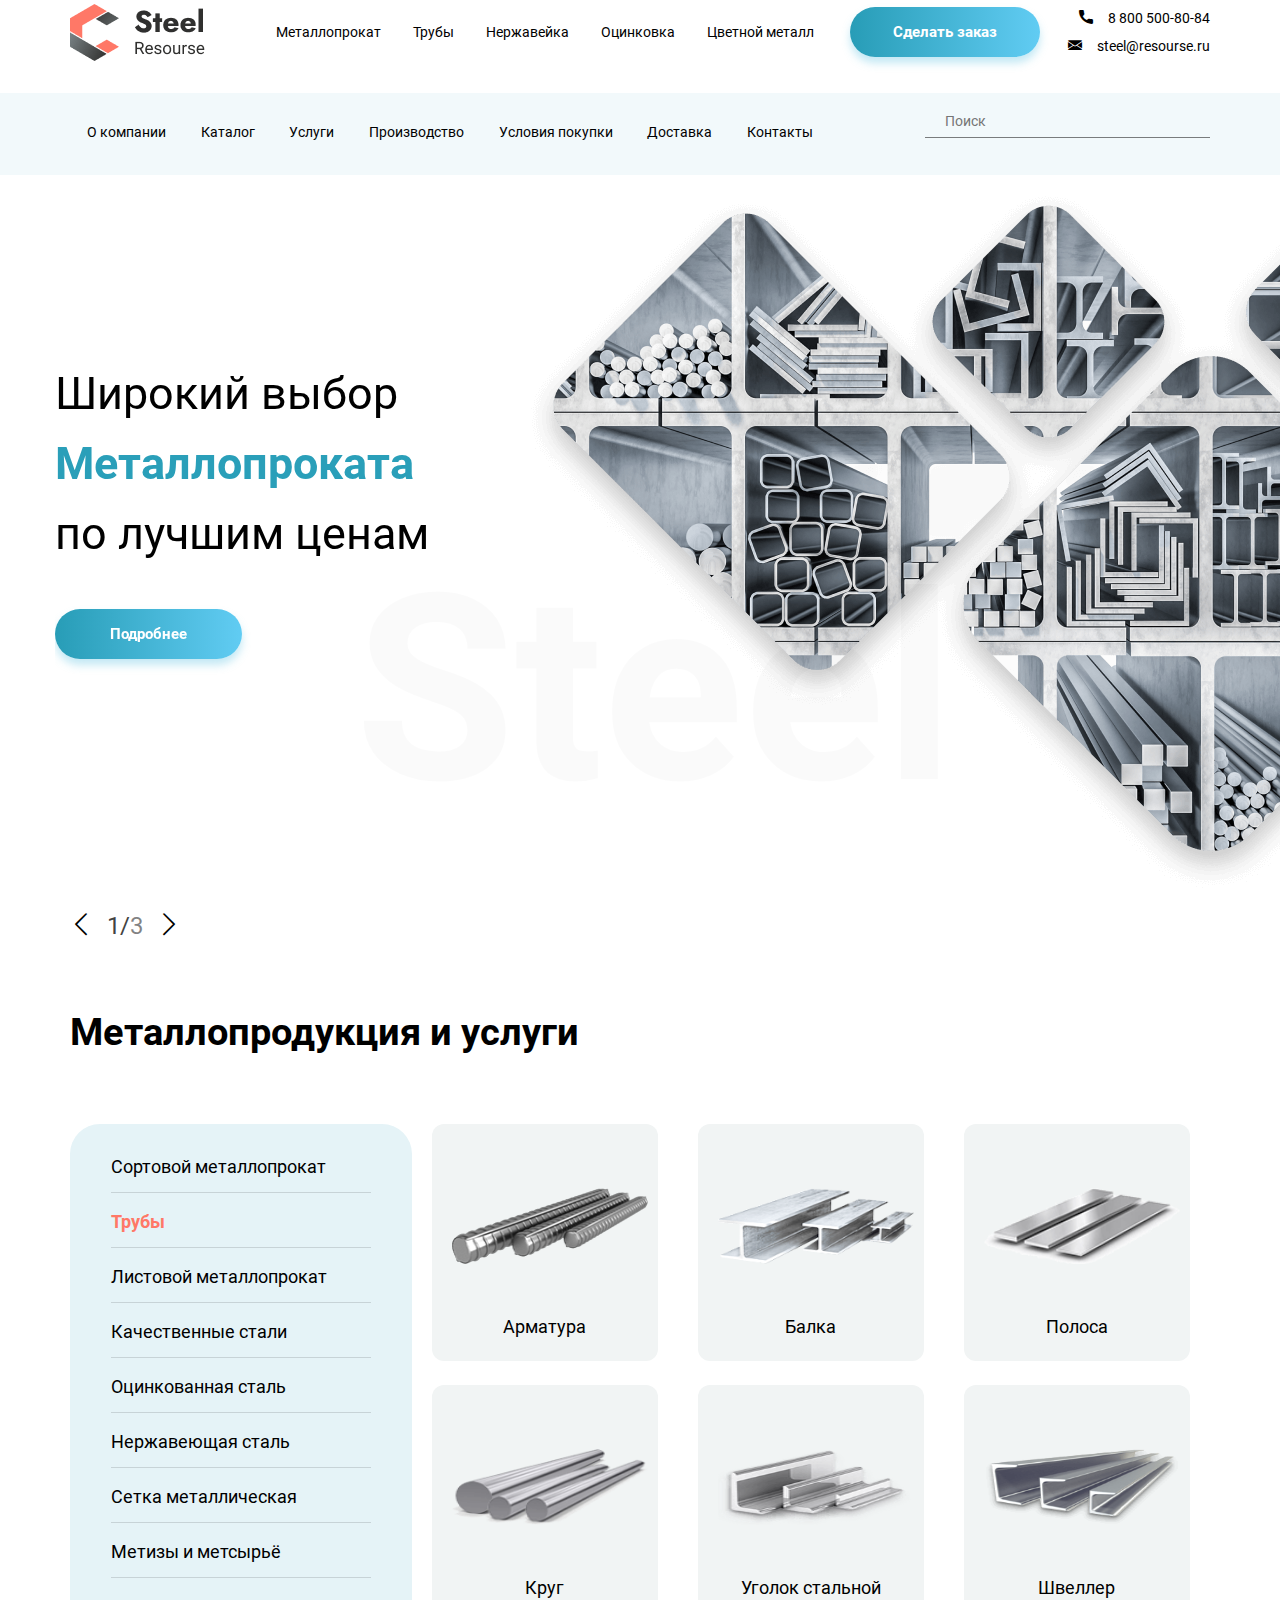
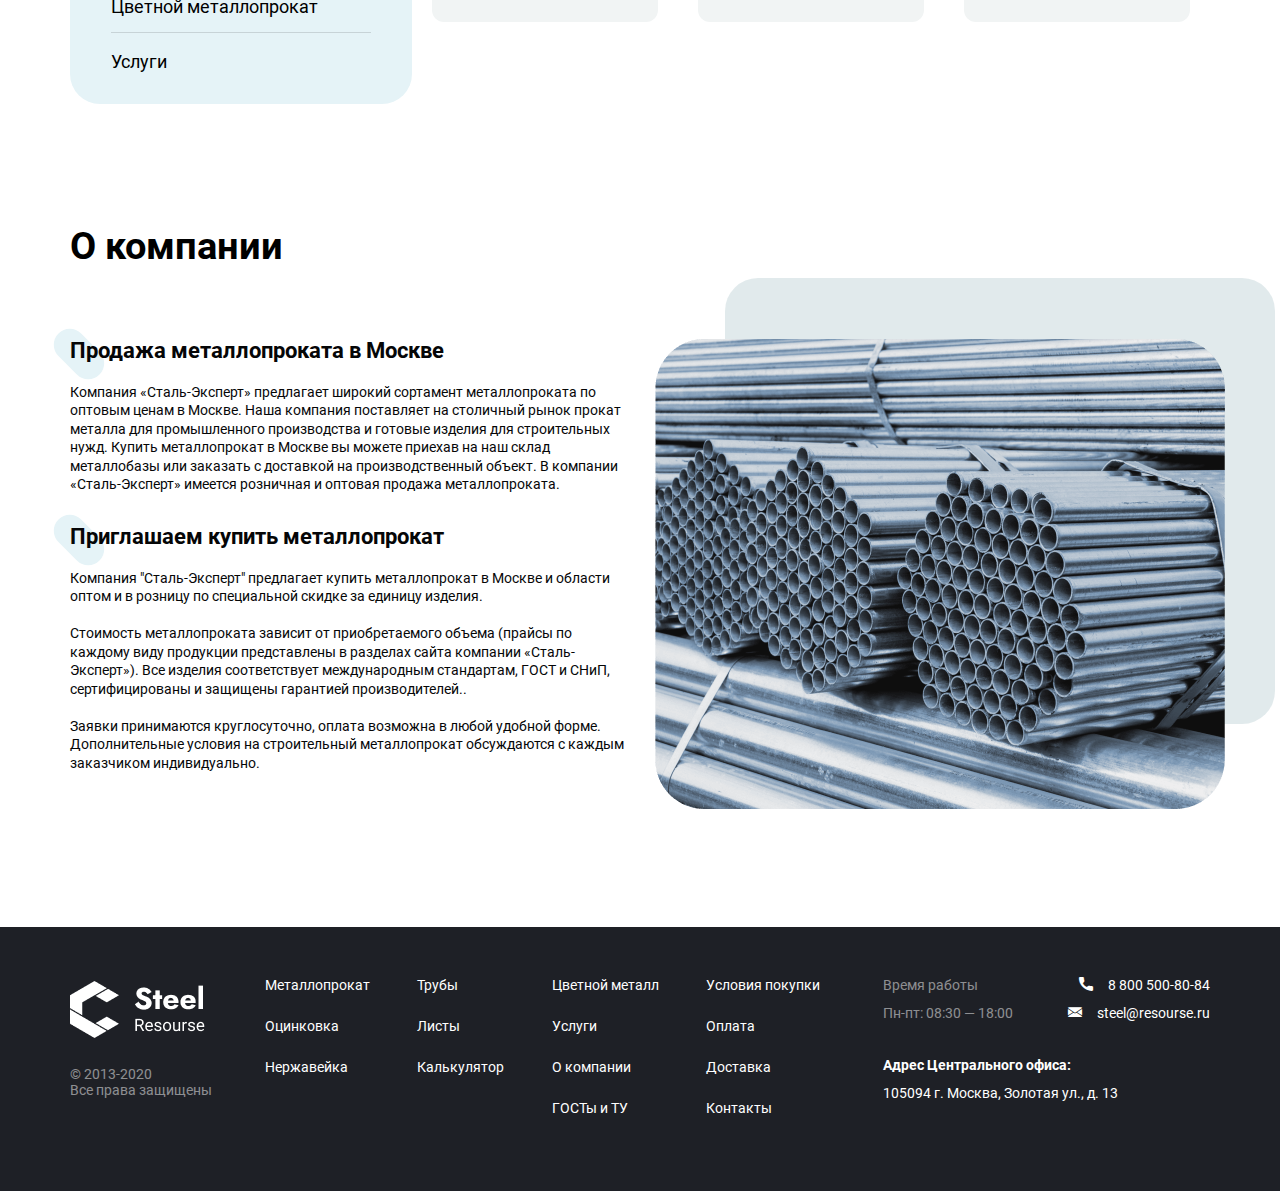
==== index.html @ 8f203195 "deploy" ====
<!DOCTYPE html>
<html lang="ru">

<head>

	<meta charset="utf-8">
	<title>Steel Resourse</title>
	<meta name="description" content="Steel Resourse">
	<meta name="viewport" content="width=device-width">
	<link rel="icon" href="images/favicon.svg">
	<meta property="og:image" content="">
	<link rel="stylesheet" href="css/app.min.css">

</head>

<body>
	<header class="header">
		<div class="container">
			<div class="row no-gutters align-items-center">
				<a href="index.html" class="logo col-lg-2 col-md-3 col-5">
					<img src="images/dest/logo.png" alt="">
				</a>
				<nav class="navigation  col-lg-7 col-xl-6">
					<ul class="navigation_list">
						<li>
							<a href="#" class="navigation_links">Металлопрокат</a>
						</li>
						<li>
							<a href="#" class="navigation_links">Трубы</a>
						</li>
						<li>
							<a href="#" class="navigation_links">Нержавейка</a>
						</li>
						<li>
							<a href="#" class="navigation_links">Оцинковка</a>
						</li>
						<li>
							<a href="#" class="navigation_links">Цветной металл</a>
						</li>
					</ul>
					<ul class="navigation_list navigation_list_mobile">
						<li>
							<a href="#" class="navigation_links">Цветной металл</a>
						</li>
						<li>
							<a href="#" class="navigation_links">Услуги</a>
						</li>
						<li>
							<a href="company.html" class="navigation_links">О компании</a>
						</li>
						<li>
							<a href="gost.html" class="navigation_links">ГОСТы и ТУ</a>
						</li>
						<li>
							<a href="#" class="navigation_links">Цветной металл</a>
						</li>
					</ul>
					<ul class="navigation_list navigation_list_mobile">
						<li>
							<a href="purchase.html" class="navigation_links">Условия покупки</a>
						</li>
						<li>
							<a href="" class="navigation_links">Оплата</a>
						</li>
						<li>
							<a href="delivery.html" class="navigation_links">Доставка</a>
						</li>
						<li>
							<a href="contact.html" class="navigation_links">Контакты</a>
						</li>
					</ul>
				</nav>
				<button class="btn_blue col-lg-2 col-md-6 col-9">Сделать заказ</button>
				<div class="contact col-lg-2 col-md-2 col-1">
					<a href="tel:88005008084" class="contact_phone"><i class="icon-call"></i>8 800 500-80-84</a>
					<a href="mailto:steel@resourse.ru" class="contact_mail"><i
							class="icon-email"></i>steel@resourse.ru</a>
				</div>
				<div class="burger-wrap col-md-1 col-1">
					<div class="header_burger">
					<span></span>
					<span></span>
					<span></span>
				</div>
			</div>
			<nav class="navigation_bottom col-xl-8 col-lg-9">
				<ul class="navigation_list">
					<li>
						<a href="company.html" class="navigation_links">О компании</a>
					</li>
					<li>
						<a href="catalog.html" class="navigation_links">Каталог</a>
					</li>
					<li>
						<a href="#" class="navigation_links">Услуги</a>
					</li>
					<li>
						<a href="production.html" class="navigation_links">Производство</a>
					</li>
					<li>
						<a href="purchase.html" class="navigation_links">Условия покупки</a>
					</li>
					<li>
						<a href="delivery.html" class="navigation_links">Доставка</a>
					</li>
					<li>
						<a href="contact.html" class="navigation_links">Контакты</a>
					</li>
				</ul>
			</nav>
			<div class="header_search col-lg-3 col-md-6 col-1">
				<input type="text" class="search" name="search" placeholder="Поиск">
				<div class="header_loop"><i class="icon-search"></i></div>
			</div>
			<div class="search_mobile">
				<input type="text" class="search" placeholder="Поиск">
			</div>
		</div>
		</div>
	</header>
	<section class="slider">
		<div class="container">
			<div class="row" id="slider-wrap">
				<div class="slider_item">
					<div class="slider_text">
						<h3 class="slider_title">
							Широкий выбор
							<span>Металлопроката</span>
							по лучшим ценам
						</h3>
						<button class="btn_blue">Подробнее</button>
					</div>
					<div class="slider_img">
						<img src="images/dest/slider/1.png" alt="">
					</div>
					<div class="sample_decoration">Steel</div>
				</div>
				<div class="slider_item">
					<div class="slider_text">
						<h3 class="slider_title">
							Широкий выбор
							<span>Металлопроката</span>
							по лучшим ценам
						</h3>
						<button class="btn_blue">Подробнее</button>
					</div>
					<div class="slider_img">
						<img src="images/dest/slider/1.png" alt="">
					</div>
					<div class="sample_decoration">Steel</div>
				</div>
				<div class="slider_item">
					<div class="slider_text">
						<h3 class="slider_title">
							Широкий выбор
							<span>Металлопроката</span>
							по лучшим ценам
						</h3>
						<button class="btn_blue">Подробнее</button>
					</div>
					<div class="slider_img">
						<img src="images/dest/slider/1.png" alt="">
					</div>
					<div class="sample_decoration">Steel</div>
				</div>
			</div>
			<div class="slider_navigation">
				<span class="slider_prev">
					<i class="icon-prev"></i>
				</span>
				<div class="slider_slides"><span class="slider_current">0</span>/<span class="slider_all"></span></div>
				<span class="slider_next">
					<i class="icon-next"></i>
				</span>
			</div>
		</div>

	</section>
	<section class="service">
		<div class="container">
			<div class="row">
				<h3 class="sample-title col-lg-12">Металлопродукция и услуги</h3>
				<div class="catalog col-lg-12">
					<div class="catalog_menu">
						<a href="#" class="catalog_link">Сортовой металлопрокат</a>
						<a href="#" class="catalog_link catalog_link__active">Трубы</a>
						<a href="#" class="catalog_link">Листовой металлопрокат</a>
						<a href="#" class="catalog_link">Качественные стали</a>
						<a href="#" class="catalog_link">Оцинкованная сталь</a>
						<a href="#" class="catalog_link">Нержавеющая сталь</a>
						<a href="#" class="catalog_link">Сетка металлическая</a>
						<a href="#" class="catalog_link">Метизы и метсырьё</a>
						<a href="#" class="catalog_link">Цветной металлопрокат</a>
						<a href="#" class="catalog_link">Услуги</a>
					</div>
					<div class="catalog_position">
						<div class="catalog_item">
							<img src="images/dest/service/armatura.png" alt="armatura7">
							<div class="catalog_name"> <span>Арматура</span></div>
						</div>
						<div class="catalog_item">
							<img src="images/dest/service/beam.png" alt="beam">
							<div class="catalog_name"> <span>Балка</span></div>
						</div>
						<div class="catalog_item">
							<img src="images/dest/service/strip.png" alt="strip">
							<div class="catalog_name"> <span>Полоса</span></div>
						</div>
						<div class="catalog_item">
							<img src="images/dest/service/circle.png" alt="circle">
							<div class="catalog_name"> <span>Круг</span></div>
						</div>
						<div class="catalog_item">
							<img src="images/dest/service/corner.png" alt="corner">
							<div class="catalog_name"> <span>Уголок стальной</span></div>
						</div>
						<div class="catalog_item">
							<img src="images/dest/service/channel.png" alt="channel">
							<div class="catalog_name"> <span>Швеллер</span></div>
						</div>
					</div>
				</div>
			</div>
		</div>
	</section>
	<section class="about">
		<div class="container">
			<div class="row">
				<h3 class="sample-title col-lg-12">О компании</h3>
				<div class="about_txt col-lg-6">
					<h4 class="sample-subtitle">Продажа металлопроката в Москве</h4>
					<p class="sample-description">
						Компания «Сталь-Эксперт» предлагает широкий сортамент металлопроката
						по оптовым ценам в Москве.
						Наша компания поставляет на столичный рынок прокат металла для промышленного производства и
						готовые изделия для строительных нужд.
						Купить металлопрокат в Москве вы можете приехав на наш склад металлобазы или заказать с
						доставкой на производственный объект.
						В компании «Сталь-Эксперт» имеется розничная и оптовая продажа металлопроката.
					</p>
					<h4 class="sample-subtitle">Приглашаем купить металлопрокат</h4>
					<p class="sample-description">
						Компания "Сталь-Эксперт" предлагает купить металлопрокат в Москве и области оптом и в розницу по
						специальной скидке за единицу изделия.
						<br>
						<br>
						Стоимость металлопроката зависит от приобретаемого объема (прайсы по каждому виду продукции
						представлены в разделах сайта компании «Сталь-Эксперт»).
						Все изделия соответствует международным стандартам, ГОСТ и СНиП, сертифицированы и защищены
						гарантией производителей..
						<br>
						<br>
						Заявки принимаются круглосуточно, оплата возможна в любой удобной форме. Дополнительные условия
						на строительный металлопрокат обсуждаются с каждым заказчиком индивидуально.
					</p>
				</div>
				<div class="sample_img col-lg-6">
					<img src="images/dest/About/1.png" alt="">
				</div>
			</div>
		</div>
	</section>
	<footer class="footer">
		<div class="container">
			<div class="row">
				<div class="footer_logo col-lg-2">
					<img src="images/dest/footer_logo.png" alt="">
					<a href="#" class="footer_rights">© 2013-2020<br>
						Все права защищены</a>
				</div>
				<div class="footer_navigation col-lg-6">
					<div class="footer_nav ">
						<a href="#" class="footer_link">Металлопрокат</a>
						<a href="#" class="footer_link">Оцинковка</a>
						<a href="#" class="footer_link">Нержавейка</a>
					</div>
					<div class="footer_nav ">
						<a href="#" class="footer_link">Трубы</a>
						<a href="#" class="footer_link">Листы</a>
						<a href="calc.html" class="footer_link">Калькулятор</a>
					</div>
					<div class="footer_nav ">
						<a href="#" class="footer_link">Цветной металл</a>
						<a href="#" class="footer_link">Услуги</a>
						<a href="company.html" class="footer_link">О компании</a>
						<a href="gost.html" class="footer_link">ГОСТы и ТУ</a>
					</div>
					<div class="footer_nav ">
						<a href="purchase.html" class="footer_link">Условия покупки</a>
						<a href="#" class="footer_link">Оплата</a>
						<a href="delivery.html" class="footer_link">Доставка</a>
						<a href="contact.html" class="footer_link">Контакты</a>
					</div>
				</div>

				<div class="footer_social col-lg-4">
					<div class="footer_wrap">
						<div class="footer_worktime">
							Время работы
							<span>Пн-пт: 08:30 — 18:00</span>
						</div>
						<div class="contact">
							<a href="tel:88005008084" class="contact_phone"><i class="icon-call"></i>8 800 500-80-84</a>
							<a href="mailto:steel@resourse.ru" class="contact_mail"><i
									class="icon-email"></i>steel@resourse.ru</a>
						</div>
					</div>
					<div class="footer_location">
						Адрес Центрального офиса:
						<span>105094 г. Москва,
							Золотая ул., д. 13</span>
					</div>
				</div>
			</div>
		</div>
	</footer>
	<div class="modal-window" id="modal_price">
		<div class="modal-wrap">
		<div class="modal_dialog">
			<h3 class="modal_title">Сделать заказ</h3>
			<form action="#" class="form" id="form" method="POST">
				<input type="text" class="form_inp" placeholder="Имя" name="name" required >
				<input type="email" class="form_inp" placeholder="E-mail" name="email" required >
				<input type="text" class="form_inp" placeholder="Телефон" name="phone"  >
				<input type="text" class="form_inp" placeholder="Город" name="town" required >
				<p class="form_description">
					Укажите ваши данные — мы вышлем вам полный оптовый прайс на ваш e-mail.<br>
					<br>
				Письмо может упасть <span>в папку СПАМ</span> на вашей почте. Ваши данные не будут переданы третьим лицам!
				</p>
				<input type="submit" class="form_btn" value="Отправить">
			</form>
			<div class="close_modal">&#10005</div>
		</div>
		</div>	
	</div>
	<script src="js/app.min.js"></script>

</body>

</html>
---- css/app.min.css ----
html{-webkit-box-sizing:border-box;box-sizing:border-box;-ms-overflow-style:scrollbar}*,::after,::before{-webkit-box-sizing:inherit;box-sizing:inherit}.container,.container-fluid,.container-lg,.container-md,.container-sm,.container-xl{width:100%;padding-right:15px;padding-left:15px;margin-right:auto;margin-left:auto}@media (min-width:576px){.container,.container-sm{max-width:540px}}@media (min-width:768px){.container,.container-md,.container-sm{max-width:720px}}@media (min-width:992px){.container,.container-lg,.container-md,.container-sm{max-width:960px}}@media (min-width:1200px){.container,.container-lg,.container-md,.container-sm,.container-xl{max-width:1170px}}.row{display:-webkit-box;display:-ms-flexbox;display:flex;-ms-flex-wrap:wrap;flex-wrap:wrap;margin-right:-15px;margin-left:-15px}.no-gutters{margin-right:0;margin-left:0}.no-gutters>.col,.no-gutters>[class*=col-]{padding-right:0;padding-left:0}.col,.col-1,.col-10,.col-11,.col-12,.col-2,.col-3,.col-4,.col-5,.col-6,.col-7,.col-8,.col-9,.col-auto,.col-lg,.col-lg-1,.col-lg-10,.col-lg-11,.col-lg-12,.col-lg-2,.col-lg-3,.col-lg-4,.col-lg-5,.col-lg-6,.col-lg-7,.col-lg-8,.col-lg-9,.col-lg-auto,.col-md,.col-md-1,.col-md-10,.col-md-11,.col-md-12,.col-md-2,.col-md-3,.col-md-4,.col-md-5,.col-md-6,.col-md-7,.col-md-8,.col-md-9,.col-md-auto,.col-sm,.col-sm-1,.col-sm-10,.col-sm-11,.col-sm-12,.col-sm-2,.col-sm-3,.col-sm-4,.col-sm-5,.col-sm-6,.col-sm-7,.col-sm-8,.col-sm-9,.col-sm-auto,.col-xl,.col-xl-1,.col-xl-10,.col-xl-11,.col-xl-12,.col-xl-2,.col-xl-3,.col-xl-4,.col-xl-5,.col-xl-6,.col-xl-7,.col-xl-8,.col-xl-9,.col-xl-auto{position:relative;width:100%;padding-right:15px;padding-left:15px}.col{-ms-flex-preferred-size:0;flex-basis:0;-webkit-box-flex:1;-ms-flex-positive:1;flex-grow:1;max-width:100%}.row-cols-1>*{-webkit-box-flex:0;-ms-flex:0 0 100%;flex:0 0 100%;max-width:100%}.row-cols-2>*{-webkit-box-flex:0;-ms-flex:0 0 50%;flex:0 0 50%;max-width:50%}.row-cols-3>*{-webkit-box-flex:0;-ms-flex:0 0 33.33333%;flex:0 0 33.33333%;max-width:33.33333%}.row-cols-4>*{-webkit-box-flex:0;-ms-flex:0 0 25%;flex:0 0 25%;max-width:25%}.row-cols-5>*{-webkit-box-flex:0;-ms-flex:0 0 20%;flex:0 0 20%;max-width:20%}.row-cols-6>*{-webkit-box-flex:0;-ms-flex:0 0 16.66667%;flex:0 0 16.66667%;max-width:16.66667%}.col-auto{-webkit-box-flex:0;-ms-flex:0 0 auto;flex:0 0 auto;width:auto;max-width:100%}.col-1{-webkit-box-flex:0;-ms-flex:0 0 8.33333%;flex:0 0 8.33333%;max-width:8.33333%}.col-2{-webkit-box-flex:0;-ms-flex:0 0 16.66667%;flex:0 0 16.66667%;max-width:16.66667%}.col-3{-webkit-box-flex:0;-ms-flex:0 0 25%;flex:0 0 25%;max-width:25%}.col-4{-webkit-box-flex:0;-ms-flex:0 0 33.33333%;flex:0 0 33.33333%;max-width:33.33333%}.col-5{-webkit-box-flex:0;-ms-flex:0 0 41.66667%;flex:0 0 41.66667%;max-width:41.66667%}.col-6{-webkit-box-flex:0;-ms-flex:0 0 50%;flex:0 0 50%;max-width:50%}.col-7{-webkit-box-flex:0;-ms-flex:0 0 58.33333%;flex:0 0 58.33333%;max-width:58.33333%}.col-8{-webkit-box-flex:0;-ms-flex:0 0 66.66667%;flex:0 0 66.66667%;max-width:66.66667%}.col-9{-webkit-box-flex:0;-ms-flex:0 0 75%;flex:0 0 75%;max-width:75%}.col-10{-webkit-box-flex:0;-ms-flex:0 0 83.33333%;flex:0 0 83.33333%;max-width:83.33333%}.col-11{-webkit-box-flex:0;-ms-flex:0 0 91.66667%;flex:0 0 91.66667%;max-width:91.66667%}.col-12{-webkit-box-flex:0;-ms-flex:0 0 100%;flex:0 0 100%;max-width:100%}.order-first{-webkit-box-ordinal-group:0;-ms-flex-order:-1;order:-1}.order-last{-webkit-box-ordinal-group:14;-ms-flex-order:13;order:13}.order-0{-webkit-box-ordinal-group:1;-ms-flex-order:0;order:0}.order-1{-webkit-box-ordinal-group:2;-ms-flex-order:1;order:1}.order-2{-webkit-box-ordinal-group:3;-ms-flex-order:2;order:2}.order-3{-webkit-box-ordinal-group:4;-ms-flex-order:3;order:3}.order-4{-webkit-box-ordinal-group:5;-ms-flex-order:4;order:4}.order-5{-webkit-box-ordinal-group:6;-ms-flex-order:5;order:5}.order-6{-webkit-box-ordinal-group:7;-ms-flex-order:6;order:6}.order-7{-webkit-box-ordinal-group:8;-ms-flex-order:7;order:7}.order-8{-webkit-box-ordinal-group:9;-ms-flex-order:8;order:8}.order-9{-webkit-box-ordinal-group:10;-ms-flex-order:9;order:9}.order-10{-webkit-box-ordinal-group:11;-ms-flex-order:10;order:10}.order-11{-webkit-box-ordinal-group:12;-ms-flex-order:11;order:11}.order-12{-webkit-box-ordinal-group:13;-ms-flex-order:12;order:12}.offset-1{margin-left:8.33333%}.offset-2{margin-left:16.66667%}.offset-3{margin-left:25%}.offset-4{margin-left:33.33333%}.offset-5{margin-left:41.66667%}.offset-6{margin-left:50%}.offset-7{margin-left:58.33333%}.offset-8{margin-left:66.66667%}.offset-9{margin-left:75%}.offset-10{margin-left:83.33333%}.offset-11{margin-left:91.66667%}@media (min-width:576px){.col-sm{-ms-flex-preferred-size:0;flex-basis:0;-webkit-box-flex:1;-ms-flex-positive:1;flex-grow:1;max-width:100%}.row-cols-sm-1>*{-webkit-box-flex:0;-ms-flex:0 0 100%;flex:0 0 100%;max-width:100%}.row-cols-sm-2>*{-webkit-box-flex:0;-ms-flex:0 0 50%;flex:0 0 50%;max-width:50%}.row-cols-sm-3>*{-webkit-box-flex:0;-ms-flex:0 0 33.33333%;flex:0 0 33.33333%;max-width:33.33333%}.row-cols-sm-4>*{-webkit-box-flex:0;-ms-flex:0 0 25%;flex:0 0 25%;max-width:25%}.row-cols-sm-5>*{-webkit-box-flex:0;-ms-flex:0 0 20%;flex:0 0 20%;max-width:20%}.row-cols-sm-6>*{-webkit-box-flex:0;-ms-flex:0 0 16.66667%;flex:0 0 16.66667%;max-width:16.66667%}.col-sm-auto{-webkit-box-flex:0;-ms-flex:0 0 auto;flex:0 0 auto;width:auto;max-width:100%}.col-sm-1{-webkit-box-flex:0;-ms-flex:0 0 8.33333%;flex:0 0 8.33333%;max-width:8.33333%}.col-sm-2{-webkit-box-flex:0;-ms-flex:0 0 16.66667%;flex:0 0 16.66667%;max-width:16.66667%}.col-sm-3{-webkit-box-flex:0;-ms-flex:0 0 25%;flex:0 0 25%;max-width:25%}.col-sm-4{-webkit-box-flex:0;-ms-flex:0 0 33.33333%;flex:0 0 33.33333%;max-width:33.33333%}.col-sm-5{-webkit-box-flex:0;-ms-flex:0 0 41.66667%;flex:0 0 41.66667%;max-width:41.66667%}.col-sm-6{-webkit-box-flex:0;-ms-flex:0 0 50%;flex:0 0 50%;max-width:50%}.col-sm-7{-webkit-box-flex:0;-ms-flex:0 0 58.33333%;flex:0 0 58.33333%;max-width:58.33333%}.col-sm-8{-webkit-box-flex:0;-ms-flex:0 0 66.66667%;flex:0 0 66.66667%;max-width:66.66667%}.col-sm-9{-webkit-box-flex:0;-ms-flex:0 0 75%;flex:0 0 75%;max-width:75%}.col-sm-10{-webkit-box-flex:0;-ms-flex:0 0 83.33333%;flex:0 0 83.33333%;max-width:83.33333%}.col-sm-11{-webkit-box-flex:0;-ms-flex:0 0 91.66667%;flex:0 0 91.66667%;max-width:91.66667%}.col-sm-12{-webkit-box-flex:0;-ms-flex:0 0 100%;flex:0 0 100%;max-width:100%}.order-sm-first{-webkit-box-ordinal-group:0;-ms-flex-order:-1;order:-1}.order-sm-last{-webkit-box-ordinal-group:14;-ms-flex-order:13;order:13}.order-sm-0{-webkit-box-ordinal-group:1;-ms-flex-order:0;order:0}.order-sm-1{-webkit-box-ordinal-group:2;-ms-flex-order:1;order:1}.order-sm-2{-webkit-box-ordinal-group:3;-ms-flex-order:2;order:2}.order-sm-3{-webkit-box-ordinal-group:4;-ms-flex-order:3;order:3}.order-sm-4{-webkit-box-ordinal-group:5;-ms-flex-order:4;order:4}.order-sm-5{-webkit-box-ordinal-group:6;-ms-flex-order:5;order:5}.order-sm-6{-webkit-box-ordinal-group:7;-ms-flex-order:6;order:6}.order-sm-7{-webkit-box-ordinal-group:8;-ms-flex-order:7;order:7}.order-sm-8{-webkit-box-ordinal-group:9;-ms-flex-order:8;order:8}.order-sm-9{-webkit-box-ordinal-group:10;-ms-flex-order:9;order:9}.order-sm-10{-webkit-box-ordinal-group:11;-ms-flex-order:10;order:10}.order-sm-11{-webkit-box-ordinal-group:12;-ms-flex-order:11;order:11}.order-sm-12{-webkit-box-ordinal-group:13;-ms-flex-order:12;order:12}.offset-sm-0{margin-left:0}.offset-sm-1{margin-left:8.33333%}.offset-sm-2{margin-left:16.66667%}.offset-sm-3{margin-left:25%}.offset-sm-4{margin-left:33.33333%}.offset-sm-5{margin-left:41.66667%}.offset-sm-6{margin-left:50%}.offset-sm-7{margin-left:58.33333%}.offset-sm-8{margin-left:66.66667%}.offset-sm-9{margin-left:75%}.offset-sm-10{margin-left:83.33333%}.offset-sm-11{margin-left:91.66667%}}@media (min-width:768px){.col-md{-ms-flex-preferred-size:0;flex-basis:0;-webkit-box-flex:1;-ms-flex-positive:1;flex-grow:1;max-width:100%}.row-cols-md-1>*{-webkit-box-flex:0;-ms-flex:0 0 100%;flex:0 0 100%;max-width:100%}.row-cols-md-2>*{-webkit-box-flex:0;-ms-flex:0 0 50%;flex:0 0 50%;max-width:50%}.row-cols-md-3>*{-webkit-box-flex:0;-ms-flex:0 0 33.33333%;flex:0 0 33.33333%;max-width:33.33333%}.row-cols-md-4>*{-webkit-box-flex:0;-ms-flex:0 0 25%;flex:0 0 25%;max-width:25%}.row-cols-md-5>*{-webkit-box-flex:0;-ms-flex:0 0 20%;flex:0 0 20%;max-width:20%}.row-cols-md-6>*{-webkit-box-flex:0;-ms-flex:0 0 16.66667%;flex:0 0 16.66667%;max-width:16.66667%}.col-md-auto{-webkit-box-flex:0;-ms-flex:0 0 auto;flex:0 0 auto;width:auto;max-width:100%}.col-md-1{-webkit-box-flex:0;-ms-flex:0 0 8.33333%;flex:0 0 8.33333%;max-width:8.33333%}.col-md-2{-webkit-box-flex:0;-ms-flex:0 0 16.66667%;flex:0 0 16.66667%;max-width:16.66667%}.col-md-3{-webkit-box-flex:0;-ms-flex:0 0 25%;flex:0 0 25%;max-width:25%}.col-md-4{-webkit-box-flex:0;-ms-flex:0 0 33.33333%;flex:0 0 33.33333%;max-width:33.33333%}.col-md-5{-webkit-box-flex:0;-ms-flex:0 0 41.66667%;flex:0 0 41.66667%;max-width:41.66667%}.col-md-6{-webkit-box-flex:0;-ms-flex:0 0 50%;flex:0 0 50%;max-width:50%}.col-md-7{-webkit-box-flex:0;-ms-flex:0 0 58.33333%;flex:0 0 58.33333%;max-width:58.33333%}.col-md-8{-webkit-box-flex:0;-ms-flex:0 0 66.66667%;flex:0 0 66.66667%;max-width:66.66667%}.col-md-9{-webkit-box-flex:0;-ms-flex:0 0 75%;flex:0 0 75%;max-width:75%}.col-md-10{-webkit-box-flex:0;-ms-flex:0 0 83.33333%;flex:0 0 83.33333%;max-width:83.33333%}.col-md-11{-webkit-box-flex:0;-ms-flex:0 0 91.66667%;flex:0 0 91.66667%;max-width:91.66667%}.col-md-12{-webkit-box-flex:0;-ms-flex:0 0 100%;flex:0 0 100%;max-width:100%}.order-md-first{-webkit-box-ordinal-group:0;-ms-flex-order:-1;order:-1}.order-md-last{-webkit-box-ordinal-group:14;-ms-flex-order:13;order:13}.order-md-0{-webkit-box-ordinal-group:1;-ms-flex-order:0;order:0}.order-md-1{-webkit-box-ordinal-group:2;-ms-flex-order:1;order:1}.order-md-2{-webkit-box-ordinal-group:3;-ms-flex-order:2;order:2}.order-md-3{-webkit-box-ordinal-group:4;-ms-flex-order:3;order:3}.order-md-4{-webkit-box-ordinal-group:5;-ms-flex-order:4;order:4}.order-md-5{-webkit-box-ordinal-group:6;-ms-flex-order:5;order:5}.order-md-6{-webkit-box-ordinal-group:7;-ms-flex-order:6;order:6}.order-md-7{-webkit-box-ordinal-group:8;-ms-flex-order:7;order:7}.order-md-8{-webkit-box-ordinal-group:9;-ms-flex-order:8;order:8}.order-md-9{-webkit-box-ordinal-group:10;-ms-flex-order:9;order:9}.order-md-10{-webkit-box-ordinal-group:11;-ms-flex-order:10;order:10}.order-md-11{-webkit-box-ordinal-group:12;-ms-flex-order:11;order:11}.order-md-12{-webkit-box-ordinal-group:13;-ms-flex-order:12;order:12}.offset-md-0{margin-left:0}.offset-md-1{margin-left:8.33333%}.offset-md-2{margin-left:16.66667%}.offset-md-3{margin-left:25%}.offset-md-4{margin-left:33.33333%}.offset-md-5{margin-left:41.66667%}.offset-md-6{margin-left:50%}.offset-md-7{margin-left:58.33333%}.offset-md-8{margin-left:66.66667%}.offset-md-9{margin-left:75%}.offset-md-10{margin-left:83.33333%}.offset-md-11{margin-left:91.66667%}}@media (min-width:992px){.col-lg{-ms-flex-preferred-size:0;flex-basis:0;-webkit-box-flex:1;-ms-flex-positive:1;flex-grow:1;max-width:100%}.row-cols-lg-1>*{-webkit-box-flex:0;-ms-flex:0 0 100%;flex:0 0 100%;max-width:100%}.row-cols-lg-2>*{-webkit-box-flex:0;-ms-flex:0 0 50%;flex:0 0 50%;max-width:50%}.row-cols-lg-3>*{-webkit-box-flex:0;-ms-flex:0 0 33.33333%;flex:0 0 33.33333%;max-width:33.33333%}.row-cols-lg-4>*{-webkit-box-flex:0;-ms-flex:0 0 25%;flex:0 0 25%;max-width:25%}.row-cols-lg-5>*{-webkit-box-flex:0;-ms-flex:0 0 20%;flex:0 0 20%;max-width:20%}.row-cols-lg-6>*{-webkit-box-flex:0;-ms-flex:0 0 16.66667%;flex:0 0 16.66667%;max-width:16.66667%}.col-lg-auto{-webkit-box-flex:0;-ms-flex:0 0 auto;flex:0 0 auto;width:auto;max-width:100%}.col-lg-1{-webkit-box-flex:0;-ms-flex:0 0 8.33333%;flex:0 0 8.33333%;max-width:8.33333%}.col-lg-2{-webkit-box-flex:0;-ms-flex:0 0 16.66667%;flex:0 0 16.66667%;max-width:16.66667%}.col-lg-3{-webkit-box-flex:0;-ms-flex:0 0 25%;flex:0 0 25%;max-width:25%}.col-lg-4{-webkit-box-flex:0;-ms-flex:0 0 33.33333%;flex:0 0 33.33333%;max-width:33.33333%}.col-lg-5{-webkit-box-flex:0;-ms-flex:0 0 41.66667%;flex:0 0 41.66667%;max-width:41.66667%}.col-lg-6{-webkit-box-flex:0;-ms-flex:0 0 50%;flex:0 0 50%;max-width:50%}.col-lg-7{-webkit-box-flex:0;-ms-flex:0 0 58.33333%;flex:0 0 58.33333%;max-width:58.33333%}.col-lg-8{-webkit-box-flex:0;-ms-flex:0 0 66.66667%;flex:0 0 66.66667%;max-width:66.66667%}.col-lg-9{-webkit-box-flex:0;-ms-flex:0 0 75%;flex:0 0 75%;max-width:75%}.col-lg-10{-webkit-box-flex:0;-ms-flex:0 0 83.33333%;flex:0 0 83.33333%;max-width:83.33333%}.col-lg-11{-webkit-box-flex:0;-ms-flex:0 0 91.66667%;flex:0 0 91.66667%;max-width:91.66667%}.col-lg-12{-webkit-box-flex:0;-ms-flex:0 0 100%;flex:0 0 100%;max-width:100%}.order-lg-first{-webkit-box-ordinal-group:0;-ms-flex-order:-1;order:-1}.order-lg-last{-webkit-box-ordinal-group:14;-ms-flex-order:13;order:13}.order-lg-0{-webkit-box-ordinal-group:1;-ms-flex-order:0;order:0}.order-lg-1{-webkit-box-ordinal-group:2;-ms-flex-order:1;order:1}.order-lg-2{-webkit-box-ordinal-group:3;-ms-flex-order:2;order:2}.order-lg-3{-webkit-box-ordinal-group:4;-ms-flex-order:3;order:3}.order-lg-4{-webkit-box-ordinal-group:5;-ms-flex-order:4;order:4}.order-lg-5{-webkit-box-ordinal-group:6;-ms-flex-order:5;order:5}.order-lg-6{-webkit-box-ordinal-group:7;-ms-flex-order:6;order:6}.order-lg-7{-webkit-box-ordinal-group:8;-ms-flex-order:7;order:7}.order-lg-8{-webkit-box-ordinal-group:9;-ms-flex-order:8;order:8}.order-lg-9{-webkit-box-ordinal-group:10;-ms-flex-order:9;order:9}.order-lg-10{-webkit-box-ordinal-group:11;-ms-flex-order:10;order:10}.order-lg-11{-webkit-box-ordinal-group:12;-ms-flex-order:11;order:11}.order-lg-12{-webkit-box-ordinal-group:13;-ms-flex-order:12;order:12}.offset-lg-0{margin-left:0}.offset-lg-1{margin-left:8.33333%}.offset-lg-2{margin-left:16.66667%}.offset-lg-3{margin-left:25%}.offset-lg-4{margin-left:33.33333%}.offset-lg-5{margin-left:41.66667%}.offset-lg-6{margin-left:50%}.offset-lg-7{margin-left:58.33333%}.offset-lg-8{margin-left:66.66667%}.offset-lg-9{margin-left:75%}.offset-lg-10{margin-left:83.33333%}.offset-lg-11{margin-left:91.66667%}}@media (min-width:1200px){.col-xl{-ms-flex-preferred-size:0;flex-basis:0;-webkit-box-flex:1;-ms-flex-positive:1;flex-grow:1;max-width:100%}.row-cols-xl-1>*{-webkit-box-flex:0;-ms-flex:0 0 100%;flex:0 0 100%;max-width:100%}.row-cols-xl-2>*{-webkit-box-flex:0;-ms-flex:0 0 50%;flex:0 0 50%;max-width:50%}.row-cols-xl-3>*{-webkit-box-flex:0;-ms-flex:0 0 33.33333%;flex:0 0 33.33333%;max-width:33.33333%}.row-cols-xl-4>*{-webkit-box-flex:0;-ms-flex:0 0 25%;flex:0 0 25%;max-width:25%}.row-cols-xl-5>*{-webkit-box-flex:0;-ms-flex:0 0 20%;flex:0 0 20%;max-width:20%}.row-cols-xl-6>*{-webkit-box-flex:0;-ms-flex:0 0 16.66667%;flex:0 0 16.66667%;max-width:16.66667%}.col-xl-auto{-webkit-box-flex:0;-ms-flex:0 0 auto;flex:0 0 auto;width:auto;max-width:100%}.col-xl-1{-webkit-box-flex:0;-ms-flex:0 0 8.33333%;flex:0 0 8.33333%;max-width:8.33333%}.col-xl-2{-webkit-box-flex:0;-ms-flex:0 0 16.66667%;flex:0 0 16.66667%;max-width:16.66667%}.col-xl-3{-webkit-box-flex:0;-ms-flex:0 0 25%;flex:0 0 25%;max-width:25%}.col-xl-4{-webkit-box-flex:0;-ms-flex:0 0 33.33333%;flex:0 0 33.33333%;max-width:33.33333%}.col-xl-5{-webkit-box-flex:0;-ms-flex:0 0 41.66667%;flex:0 0 41.66667%;max-width:41.66667%}.col-xl-6{-webkit-box-flex:0;-ms-flex:0 0 50%;flex:0 0 50%;max-width:50%}.col-xl-7{-webkit-box-flex:0;-ms-flex:0 0 58.33333%;flex:0 0 58.33333%;max-width:58.33333%}.col-xl-8{-webkit-box-flex:0;-ms-flex:0 0 66.66667%;flex:0 0 66.66667%;max-width:66.66667%}.col-xl-9{-webkit-box-flex:0;-ms-flex:0 0 75%;flex:0 0 75%;max-width:75%}.col-xl-10{-webkit-box-flex:0;-ms-flex:0 0 83.33333%;flex:0 0 83.33333%;max-width:83.33333%}.col-xl-11{-webkit-box-flex:0;-ms-flex:0 0 91.66667%;flex:0 0 91.66667%;max-width:91.66667%}.col-xl-12{-webkit-box-flex:0;-ms-flex:0 0 100%;flex:0 0 100%;max-width:100%}.order-xl-first{-webkit-box-ordinal-group:0;-ms-flex-order:-1;order:-1}.order-xl-last{-webkit-box-ordinal-group:14;-ms-flex-order:13;order:13}.order-xl-0{-webkit-box-ordinal-group:1;-ms-flex-order:0;order:0}.order-xl-1{-webkit-box-ordinal-group:2;-ms-flex-order:1;order:1}.order-xl-2{-webkit-box-ordinal-group:3;-ms-flex-order:2;order:2}.order-xl-3{-webkit-box-ordinal-group:4;-ms-flex-order:3;order:3}.order-xl-4{-webkit-box-ordinal-group:5;-ms-flex-order:4;order:4}.order-xl-5{-webkit-box-ordinal-group:6;-ms-flex-order:5;order:5}.order-xl-6{-webkit-box-ordinal-group:7;-ms-flex-order:6;order:6}.order-xl-7{-webkit-box-ordinal-group:8;-ms-flex-order:7;order:7}.order-xl-8{-webkit-box-ordinal-group:9;-ms-flex-order:8;order:8}.order-xl-9{-webkit-box-ordinal-group:10;-ms-flex-order:9;order:9}.order-xl-10{-webkit-box-ordinal-group:11;-ms-flex-order:10;order:10}.order-xl-11{-webkit-box-ordinal-group:12;-ms-flex-order:11;order:11}.order-xl-12{-webkit-box-ordinal-group:13;-ms-flex-order:12;order:12}.offset-xl-0{margin-left:0}.offset-xl-1{margin-left:8.33333%}.offset-xl-2{margin-left:16.66667%}.offset-xl-3{margin-left:25%}.offset-xl-4{margin-left:33.33333%}.offset-xl-5{margin-left:41.66667%}.offset-xl-6{margin-left:50%}.offset-xl-7{margin-left:58.33333%}.offset-xl-8{margin-left:66.66667%}.offset-xl-9{margin-left:75%}.offset-xl-10{margin-left:83.33333%}.offset-xl-11{margin-left:91.66667%}}.d-none{display:none!important}.d-inline{display:inline!important}.d-inline-block{display:inline-block!important}.d-block{display:block!important}.d-table{display:table!important}.d-table-row{display:table-row!important}.d-table-cell{display:table-cell!important}.d-flex{display:-webkit-box!important;display:-ms-flexbox!important;display:flex!important}.d-inline-flex{display:-webkit-inline-box!important;display:-ms-inline-flexbox!important;display:inline-flex!important}@media (min-width:576px){.d-sm-none{display:none!important}.d-sm-inline{display:inline!important}.d-sm-inline-block{display:inline-block!important}.d-sm-block{display:block!important}.d-sm-table{display:table!important}.d-sm-table-row{display:table-row!important}.d-sm-table-cell{display:table-cell!important}.d-sm-flex{display:-webkit-box!important;display:-ms-flexbox!important;display:flex!important}.d-sm-inline-flex{display:-webkit-inline-box!important;display:-ms-inline-flexbox!important;display:inline-flex!important}}@media (min-width:768px){.d-md-none{display:none!important}.d-md-inline{display:inline!important}.d-md-inline-block{display:inline-block!important}.d-md-block{display:block!important}.d-md-table{display:table!important}.d-md-table-row{display:table-row!important}.d-md-table-cell{display:table-cell!important}.d-md-flex{display:-webkit-box!important;display:-ms-flexbox!important;display:flex!important}.d-md-inline-flex{display:-webkit-inline-box!important;display:-ms-inline-flexbox!important;display:inline-flex!important}}@media (min-width:992px){.d-lg-none{display:none!important}.d-lg-inline{display:inline!important}.d-lg-inline-block{display:inline-block!important}.d-lg-block{display:block!important}.d-lg-table{display:table!important}.d-lg-table-row{display:table-row!important}.d-lg-table-cell{display:table-cell!important}.d-lg-flex{display:-webkit-box!important;display:-ms-flexbox!important;display:flex!important}.d-lg-inline-flex{display:-webkit-inline-box!important;display:-ms-inline-flexbox!important;display:inline-flex!important}}@media (min-width:1200px){.d-xl-none{display:none!important}.d-xl-inline{display:inline!important}.d-xl-inline-block{display:inline-block!important}.d-xl-block{display:block!important}.d-xl-table{display:table!important}.d-xl-table-row{display:table-row!important}.d-xl-table-cell{display:table-cell!important}.d-xl-flex{display:-webkit-box!important;display:-ms-flexbox!important;display:flex!important}.d-xl-inline-flex{display:-webkit-inline-box!important;display:-ms-inline-flexbox!important;display:inline-flex!important}}@media print{.d-print-none{display:none!important}.d-print-inline{display:inline!important}.d-print-inline-block{display:inline-block!important}.d-print-block{display:block!important}.d-print-table{display:table!important}.d-print-table-row{display:table-row!important}.d-print-table-cell{display:table-cell!important}.d-print-flex{display:-webkit-box!important;display:-ms-flexbox!important;display:flex!important}.d-print-inline-flex{display:-webkit-inline-box!important;display:-ms-inline-flexbox!important;display:inline-flex!important}}.flex-row{-webkit-box-orient:horizontal!important;-webkit-box-direction:normal!important;-ms-flex-direction:row!important;flex-direction:row!important}.flex-column{-webkit-box-orient:vertical!important;-webkit-box-direction:normal!important;-ms-flex-direction:column!important;flex-direction:column!important}.flex-row-reverse{-webkit-box-orient:horizontal!important;-webkit-box-direction:reverse!important;-ms-flex-direction:row-reverse!important;flex-direction:row-reverse!important}.flex-column-reverse{-webkit-box-orient:vertical!important;-webkit-box-direction:reverse!important;-ms-flex-direction:column-reverse!important;flex-direction:column-reverse!important}.flex-wrap{-ms-flex-wrap:wrap!important;flex-wrap:wrap!important}.flex-nowrap{-ms-flex-wrap:nowrap!important;flex-wrap:nowrap!important}.flex-wrap-reverse{-ms-flex-wrap:wrap-reverse!important;flex-wrap:wrap-reverse!important}.flex-fill{-webkit-box-flex:1!important;-ms-flex:1 1 auto!important;flex:1 1 auto!important}.flex-grow-0{-webkit-box-flex:0!important;-ms-flex-positive:0!important;flex-grow:0!important}.flex-grow-1{-webkit-box-flex:1!important;-ms-flex-positive:1!important;flex-grow:1!important}.flex-shrink-0{-ms-flex-negative:0!important;flex-shrink:0!important}.flex-shrink-1{-ms-flex-negative:1!important;flex-shrink:1!important}.justify-content-start{-webkit-box-pack:start!important;-ms-flex-pack:start!important;justify-content:flex-start!important}.justify-content-end{-webkit-box-pack:end!important;-ms-flex-pack:end!important;justify-content:flex-end!important}.justify-content-center{-webkit-box-pack:center!important;-ms-flex-pack:center!important;justify-content:center!important}.justify-content-between{-webkit-box-pack:justify!important;-ms-flex-pack:justify!important;justify-content:space-between!important}.justify-content-around{-ms-flex-pack:distribute!important;justify-content:space-around!important}.align-items-start{-webkit-box-align:start!important;-ms-flex-align:start!important;align-items:flex-start!important}.align-items-end{-webkit-box-align:end!important;-ms-flex-align:end!important;align-items:flex-end!important}.align-items-center{-webkit-box-align:center!important;-ms-flex-align:center!important;align-items:center!important}.align-items-baseline{-webkit-box-align:baseline!important;-ms-flex-align:baseline!important;align-items:baseline!important}.align-items-stretch{-webkit-box-align:stretch!important;-ms-flex-align:stretch!important;align-items:stretch!important}.align-content-start{-ms-flex-line-pack:start!important;align-content:flex-start!important}.align-content-end{-ms-flex-line-pack:end!important;align-content:flex-end!important}.align-content-center{-ms-flex-line-pack:center!important;align-content:center!important}.align-content-between{-ms-flex-line-pack:justify!important;align-content:space-between!important}.align-content-around{-ms-flex-line-pack:distribute!important;align-content:space-around!important}.align-content-stretch{-ms-flex-line-pack:stretch!important;align-content:stretch!important}.align-self-auto{-ms-flex-item-align:auto!important;-ms-grid-row-align:auto!important;align-self:auto!important}.align-self-start{-ms-flex-item-align:start!important;align-self:flex-start!important}.align-self-end{-ms-flex-item-align:end!important;align-self:flex-end!important}.align-self-center{-ms-flex-item-align:center!important;-ms-grid-row-align:center!important;align-self:center!important}.align-self-baseline{-ms-flex-item-align:baseline!important;align-self:baseline!important}.align-self-stretch{-ms-flex-item-align:stretch!important;-ms-grid-row-align:stretch!important;align-self:stretch!important}@media (min-width:576px){.flex-sm-row{-webkit-box-orient:horizontal!important;-webkit-box-direction:normal!important;-ms-flex-direction:row!important;flex-direction:row!important}.flex-sm-column{-webkit-box-orient:vertical!important;-webkit-box-direction:normal!important;-ms-flex-direction:column!important;flex-direction:column!important}.flex-sm-row-reverse{-webkit-box-orient:horizontal!important;-webkit-box-direction:reverse!important;-ms-flex-direction:row-reverse!important;flex-direction:row-reverse!important}.flex-sm-column-reverse{-webkit-box-orient:vertical!important;-webkit-box-direction:reverse!important;-ms-flex-direction:column-reverse!important;flex-direction:column-reverse!important}.flex-sm-wrap{-ms-flex-wrap:wrap!important;flex-wrap:wrap!important}.flex-sm-nowrap{-ms-flex-wrap:nowrap!important;flex-wrap:nowrap!important}.flex-sm-wrap-reverse{-ms-flex-wrap:wrap-reverse!important;flex-wrap:wrap-reverse!important}.flex-sm-fill{-webkit-box-flex:1!important;-ms-flex:1 1 auto!important;flex:1 1 auto!important}.flex-sm-grow-0{-webkit-box-flex:0!important;-ms-flex-positive:0!important;flex-grow:0!important}.flex-sm-grow-1{-webkit-box-flex:1!important;-ms-flex-positive:1!important;flex-grow:1!important}.flex-sm-shrink-0{-ms-flex-negative:0!important;flex-shrink:0!important}.flex-sm-shrink-1{-ms-flex-negative:1!important;flex-shrink:1!important}.justify-content-sm-start{-webkit-box-pack:start!important;-ms-flex-pack:start!important;justify-content:flex-start!important}.justify-content-sm-end{-webkit-box-pack:end!important;-ms-flex-pack:end!important;justify-content:flex-end!important}.justify-content-sm-center{-webkit-box-pack:center!important;-ms-flex-pack:center!important;justify-content:center!important}.justify-content-sm-between{-webkit-box-pack:justify!important;-ms-flex-pack:justify!important;justify-content:space-between!important}.justify-content-sm-around{-ms-flex-pack:distribute!important;justify-content:space-around!important}.align-items-sm-start{-webkit-box-align:start!important;-ms-flex-align:start!important;align-items:flex-start!important}.align-items-sm-end{-webkit-box-align:end!important;-ms-flex-align:end!important;align-items:flex-end!important}.align-items-sm-center{-webkit-box-align:center!important;-ms-flex-align:center!important;align-items:center!important}.align-items-sm-baseline{-webkit-box-align:baseline!important;-ms-flex-align:baseline!important;align-items:baseline!important}.align-items-sm-stretch{-webkit-box-align:stretch!important;-ms-flex-align:stretch!important;align-items:stretch!important}.align-content-sm-start{-ms-flex-line-pack:start!important;align-content:flex-start!important}.align-content-sm-end{-ms-flex-line-pack:end!important;align-content:flex-end!important}.align-content-sm-center{-ms-flex-line-pack:center!important;align-content:center!important}.align-content-sm-between{-ms-flex-line-pack:justify!important;align-content:space-between!important}.align-content-sm-around{-ms-flex-line-pack:distribute!important;align-content:space-around!important}.align-content-sm-stretch{-ms-flex-line-pack:stretch!important;align-content:stretch!important}.align-self-sm-auto{-ms-flex-item-align:auto!important;-ms-grid-row-align:auto!important;align-self:auto!important}.align-self-sm-start{-ms-flex-item-align:start!important;align-self:flex-start!important}.align-self-sm-end{-ms-flex-item-align:end!important;align-self:flex-end!important}.align-self-sm-center{-ms-flex-item-align:center!important;-ms-grid-row-align:center!important;align-self:center!important}.align-self-sm-baseline{-ms-flex-item-align:baseline!important;align-self:baseline!important}.align-self-sm-stretch{-ms-flex-item-align:stretch!important;-ms-grid-row-align:stretch!important;align-self:stretch!important}}@media (min-width:768px){.flex-md-row{-webkit-box-orient:horizontal!important;-webkit-box-direction:normal!important;-ms-flex-direction:row!important;flex-direction:row!important}.flex-md-column{-webkit-box-orient:vertical!important;-webkit-box-direction:normal!important;-ms-flex-direction:column!important;flex-direction:column!important}.flex-md-row-reverse{-webkit-box-orient:horizontal!important;-webkit-box-direction:reverse!important;-ms-flex-direction:row-reverse!important;flex-direction:row-reverse!important}.flex-md-column-reverse{-webkit-box-orient:vertical!important;-webkit-box-direction:reverse!important;-ms-flex-direction:column-reverse!important;flex-direction:column-reverse!important}.flex-md-wrap{-ms-flex-wrap:wrap!important;flex-wrap:wrap!important}.flex-md-nowrap{-ms-flex-wrap:nowrap!important;flex-wrap:nowrap!important}.flex-md-wrap-reverse{-ms-flex-wrap:wrap-reverse!important;flex-wrap:wrap-reverse!important}.flex-md-fill{-webkit-box-flex:1!important;-ms-flex:1 1 auto!important;flex:1 1 auto!important}.flex-md-grow-0{-webkit-box-flex:0!important;-ms-flex-positive:0!important;flex-grow:0!important}.flex-md-grow-1{-webkit-box-flex:1!important;-ms-flex-positive:1!important;flex-grow:1!important}.flex-md-shrink-0{-ms-flex-negative:0!important;flex-shrink:0!important}.flex-md-shrink-1{-ms-flex-negative:1!important;flex-shrink:1!important}.justify-content-md-start{-webkit-box-pack:start!important;-ms-flex-pack:start!important;justify-content:flex-start!important}.justify-content-md-end{-webkit-box-pack:end!important;-ms-flex-pack:end!important;justify-content:flex-end!important}.justify-content-md-center{-webkit-box-pack:center!important;-ms-flex-pack:center!important;justify-content:center!important}.justify-content-md-between{-webkit-box-pack:justify!important;-ms-flex-pack:justify!important;justify-content:space-between!important}.justify-content-md-around{-ms-flex-pack:distribute!important;justify-content:space-around!important}.align-items-md-start{-webkit-box-align:start!important;-ms-flex-align:start!important;align-items:flex-start!important}.align-items-md-end{-webkit-box-align:end!important;-ms-flex-align:end!important;align-items:flex-end!important}.align-items-md-center{-webkit-box-align:center!important;-ms-flex-align:center!important;align-items:center!important}.align-items-md-baseline{-webkit-box-align:baseline!important;-ms-flex-align:baseline!important;align-items:baseline!important}.align-items-md-stretch{-webkit-box-align:stretch!important;-ms-flex-align:stretch!important;align-items:stretch!important}.align-content-md-start{-ms-flex-line-pack:start!important;align-content:flex-start!important}.align-content-md-end{-ms-flex-line-pack:end!important;align-content:flex-end!important}.align-content-md-center{-ms-flex-line-pack:center!important;align-content:center!important}.align-content-md-between{-ms-flex-line-pack:justify!important;align-content:space-between!important}.align-content-md-around{-ms-flex-line-pack:distribute!important;align-content:space-around!important}.align-content-md-stretch{-ms-flex-line-pack:stretch!important;align-content:stretch!important}.align-self-md-auto{-ms-flex-item-align:auto!important;-ms-grid-row-align:auto!important;align-self:auto!important}.align-self-md-start{-ms-flex-item-align:start!important;align-self:flex-start!important}.align-self-md-end{-ms-flex-item-align:end!important;align-self:flex-end!important}.align-self-md-center{-ms-flex-item-align:center!important;-ms-grid-row-align:center!important;align-self:center!important}.align-self-md-baseline{-ms-flex-item-align:baseline!important;align-self:baseline!important}.align-self-md-stretch{-ms-flex-item-align:stretch!important;-ms-grid-row-align:stretch!important;align-self:stretch!important}}@media (min-width:992px){.flex-lg-row{-webkit-box-orient:horizontal!important;-webkit-box-direction:normal!important;-ms-flex-direction:row!important;flex-direction:row!important}.flex-lg-column{-webkit-box-orient:vertical!important;-webkit-box-direction:normal!important;-ms-flex-direction:column!important;flex-direction:column!important}.flex-lg-row-reverse{-webkit-box-orient:horizontal!important;-webkit-box-direction:reverse!important;-ms-flex-direction:row-reverse!important;flex-direction:row-reverse!important}.flex-lg-column-reverse{-webkit-box-orient:vertical!important;-webkit-box-direction:reverse!important;-ms-flex-direction:column-reverse!important;flex-direction:column-reverse!important}.flex-lg-wrap{-ms-flex-wrap:wrap!important;flex-wrap:wrap!important}.flex-lg-nowrap{-ms-flex-wrap:nowrap!important;flex-wrap:nowrap!important}.flex-lg-wrap-reverse{-ms-flex-wrap:wrap-reverse!important;flex-wrap:wrap-reverse!important}.flex-lg-fill{-webkit-box-flex:1!important;-ms-flex:1 1 auto!important;flex:1 1 auto!important}.flex-lg-grow-0{-webkit-box-flex:0!important;-ms-flex-positive:0!important;flex-grow:0!important}.flex-lg-grow-1{-webkit-box-flex:1!important;-ms-flex-positive:1!important;flex-grow:1!important}.flex-lg-shrink-0{-ms-flex-negative:0!important;flex-shrink:0!important}.flex-lg-shrink-1{-ms-flex-negative:1!important;flex-shrink:1!important}.justify-content-lg-start{-webkit-box-pack:start!important;-ms-flex-pack:start!important;justify-content:flex-start!important}.justify-content-lg-end{-webkit-box-pack:end!important;-ms-flex-pack:end!important;justify-content:flex-end!important}.justify-content-lg-center{-webkit-box-pack:center!important;-ms-flex-pack:center!important;justify-content:center!important}.justify-content-lg-between{-webkit-box-pack:justify!important;-ms-flex-pack:justify!important;justify-content:space-between!important}.justify-content-lg-around{-ms-flex-pack:distribute!important;justify-content:space-around!important}.align-items-lg-start{-webkit-box-align:start!important;-ms-flex-align:start!important;align-items:flex-start!important}.align-items-lg-end{-webkit-box-align:end!important;-ms-flex-align:end!important;align-items:flex-end!important}.align-items-lg-center{-webkit-box-align:center!important;-ms-flex-align:center!important;align-items:center!important}.align-items-lg-baseline{-webkit-box-align:baseline!important;-ms-flex-align:baseline!important;align-items:baseline!important}.align-items-lg-stretch{-webkit-box-align:stretch!important;-ms-flex-align:stretch!important;align-items:stretch!important}.align-content-lg-start{-ms-flex-line-pack:start!important;align-content:flex-start!important}.align-content-lg-end{-ms-flex-line-pack:end!important;align-content:flex-end!important}.align-content-lg-center{-ms-flex-line-pack:center!important;align-content:center!important}.align-content-lg-between{-ms-flex-line-pack:justify!important;align-content:space-between!important}.align-content-lg-around{-ms-flex-line-pack:distribute!important;align-content:space-around!important}.align-content-lg-stretch{-ms-flex-line-pack:stretch!important;align-content:stretch!important}.align-self-lg-auto{-ms-flex-item-align:auto!important;-ms-grid-row-align:auto!important;align-self:auto!important}.align-self-lg-start{-ms-flex-item-align:start!important;align-self:flex-start!important}.align-self-lg-end{-ms-flex-item-align:end!important;align-self:flex-end!important}.align-self-lg-center{-ms-flex-item-align:center!important;-ms-grid-row-align:center!important;align-self:center!important}.align-self-lg-baseline{-ms-flex-item-align:baseline!important;align-self:baseline!important}.align-self-lg-stretch{-ms-flex-item-align:stretch!important;-ms-grid-row-align:stretch!important;align-self:stretch!important}}@media (min-width:1200px){.flex-xl-row{-webkit-box-orient:horizontal!important;-webkit-box-direction:normal!important;-ms-flex-direction:row!important;flex-direction:row!important}.flex-xl-column{-webkit-box-orient:vertical!important;-webkit-box-direction:normal!important;-ms-flex-direction:column!important;flex-direction:column!important}.flex-xl-row-reverse{-webkit-box-orient:horizontal!important;-webkit-box-direction:reverse!important;-ms-flex-direction:row-reverse!important;flex-direction:row-reverse!important}.flex-xl-column-reverse{-webkit-box-orient:vertical!important;-webkit-box-direction:reverse!important;-ms-flex-direction:column-reverse!important;flex-direction:column-reverse!important}.flex-xl-wrap{-ms-flex-wrap:wrap!important;flex-wrap:wrap!important}.flex-xl-nowrap{-ms-flex-wrap:nowrap!important;flex-wrap:nowrap!important}.flex-xl-wrap-reverse{-ms-flex-wrap:wrap-reverse!important;flex-wrap:wrap-reverse!important}.flex-xl-fill{-webkit-box-flex:1!important;-ms-flex:1 1 auto!important;flex:1 1 auto!important}.flex-xl-grow-0{-webkit-box-flex:0!important;-ms-flex-positive:0!important;flex-grow:0!important}.flex-xl-grow-1{-webkit-box-flex:1!important;-ms-flex-positive:1!important;flex-grow:1!important}.flex-xl-shrink-0{-ms-flex-negative:0!important;flex-shrink:0!important}.flex-xl-shrink-1{-ms-flex-negative:1!important;flex-shrink:1!important}.justify-content-xl-start{-webkit-box-pack:start!important;-ms-flex-pack:start!important;justify-content:flex-start!important}.justify-content-xl-end{-webkit-box-pack:end!important;-ms-flex-pack:end!important;justify-content:flex-end!important}.justify-content-xl-center{-webkit-box-pack:center!important;-ms-flex-pack:center!important;justify-content:center!important}.justify-content-xl-between{-webkit-box-pack:justify!important;-ms-flex-pack:justify!important;justify-content:space-between!important}.justify-content-xl-around{-ms-flex-pack:distribute!important;justify-content:space-around!important}.align-items-xl-start{-webkit-box-align:start!important;-ms-flex-align:start!important;align-items:flex-start!important}.align-items-xl-end{-webkit-box-align:end!important;-ms-flex-align:end!important;align-items:flex-end!important}.align-items-xl-center{-webkit-box-align:center!important;-ms-flex-align:center!important;align-items:center!important}.align-items-xl-baseline{-webkit-box-align:baseline!important;-ms-flex-align:baseline!important;align-items:baseline!important}.align-items-xl-stretch{-webkit-box-align:stretch!important;-ms-flex-align:stretch!important;align-items:stretch!important}.align-content-xl-start{-ms-flex-line-pack:start!important;align-content:flex-start!important}.align-content-xl-end{-ms-flex-line-pack:end!important;align-content:flex-end!important}.align-content-xl-center{-ms-flex-line-pack:center!important;align-content:center!important}.align-content-xl-between{-ms-flex-line-pack:justify!important;align-content:space-between!important}.align-content-xl-around{-ms-flex-line-pack:distribute!important;align-content:space-around!important}.align-content-xl-stretch{-ms-flex-line-pack:stretch!important;align-content:stretch!important}.align-self-xl-auto{-ms-flex-item-align:auto!important;-ms-grid-row-align:auto!important;align-self:auto!important}.align-self-xl-start{-ms-flex-item-align:start!important;align-self:flex-start!important}.align-self-xl-end{-ms-flex-item-align:end!important;align-self:flex-end!important}.align-self-xl-center{-ms-flex-item-align:center!important;-ms-grid-row-align:center!important;align-self:center!important}.align-self-xl-baseline{-ms-flex-item-align:baseline!important;align-self:baseline!important}.align-self-xl-stretch{-ms-flex-item-align:stretch!important;-ms-grid-row-align:stretch!important;align-self:stretch!important}}.m-0{margin:0!important}.mt-0,.my-0{margin-top:0!important}.mr-0,.mx-0{margin-right:0!important}.mb-0,.my-0{margin-bottom:0!important}.ml-0,.mx-0{margin-left:0!important}.m-1{margin:.25rem!important}.mt-1,.my-1{margin-top:.25rem!important}.mr-1,.mx-1{margin-right:.25rem!important}.mb-1,.my-1{margin-bottom:.25rem!important}.ml-1,.mx-1{margin-left:.25rem!important}.m-2{margin:.5rem!important}.mt-2,.my-2{margin-top:.5rem!important}.mr-2,.mx-2{margin-right:.5rem!important}.mb-2,.my-2{margin-bottom:.5rem!important}.ml-2,.mx-2{margin-left:.5rem!important}.m-3{margin:1rem!important}.mt-3,.my-3{margin-top:1rem!important}.mr-3,.mx-3{margin-right:1rem!important}.mb-3,.my-3{margin-bottom:1rem!important}.ml-3,.mx-3{margin-left:1rem!important}.m-4{margin:1.5rem!important}.mt-4,.my-4{margin-top:1.5rem!important}.mr-4,.mx-4{margin-right:1.5rem!important}.mb-4,.my-4{margin-bottom:1.5rem!important}.ml-4,.mx-4{margin-left:1.5rem!important}.m-5{margin:3rem!important}.mt-5,.my-5{margin-top:3rem!important}.mr-5,.mx-5{margin-right:3rem!important}.mb-5,.my-5{margin-bottom:3rem!important}.ml-5,.mx-5{margin-left:3rem!important}.p-0{padding:0!important}.pt-0,.py-0{padding-top:0!important}.pr-0,.px-0{padding-right:0!important}.pb-0,.py-0{padding-bottom:0!important}.pl-0,.px-0{padding-left:0!important}.p-1{padding:.25rem!important}.pt-1,.py-1{padding-top:.25rem!important}.pr-1,.px-1{padding-right:.25rem!important}.pb-1,.py-1{padding-bottom:.25rem!important}.pl-1,.px-1{padding-left:.25rem!important}.p-2{padding:.5rem!important}.pt-2,.py-2{padding-top:.5rem!important}.pr-2,.px-2{padding-right:.5rem!important}.pb-2,.py-2{padding-bottom:.5rem!important}.pl-2,.px-2{padding-left:.5rem!important}.p-3{padding:1rem!important}.pt-3,.py-3{padding-top:1rem!important}.pr-3,.px-3{padding-right:1rem!important}.pb-3,.py-3{padding-bottom:1rem!important}.pl-3,.px-3{padding-left:1rem!important}.p-4{padding:1.5rem!important}.pt-4,.py-4{padding-top:1.5rem!important}.pr-4,.px-4{padding-right:1.5rem!important}.pb-4,.py-4{padding-bottom:1.5rem!important}.pl-4,.px-4{padding-left:1.5rem!important}.p-5{padding:3rem!important}.pt-5,.py-5{padding-top:3rem!important}.pr-5,.px-5{padding-right:3rem!important}.pb-5,.py-5{padding-bottom:3rem!important}.pl-5,.px-5{padding-left:3rem!important}.m-n1{margin:-.25rem!important}.mt-n1,.my-n1{margin-top:-.25rem!important}.mr-n1,.mx-n1{margin-right:-.25rem!important}.mb-n1,.my-n1{margin-bottom:-.25rem!important}.ml-n1,.mx-n1{margin-left:-.25rem!important}.m-n2{margin:-.5rem!important}.mt-n2,.my-n2{margin-top:-.5rem!important}.mr-n2,.mx-n2{margin-right:-.5rem!important}.mb-n2,.my-n2{margin-bottom:-.5rem!important}.ml-n2,.mx-n2{margin-left:-.5rem!important}.m-n3{margin:-1rem!important}.mt-n3,.my-n3{margin-top:-1rem!important}.mr-n3,.mx-n3{margin-right:-1rem!important}.mb-n3,.my-n3{margin-bottom:-1rem!important}.ml-n3,.mx-n3{margin-left:-1rem!important}.m-n4{margin:-1.5rem!important}.mt-n4,.my-n4{margin-top:-1.5rem!important}.mr-n4,.mx-n4{margin-right:-1.5rem!important}.mb-n4,.my-n4{margin-bottom:-1.5rem!important}.ml-n4,.mx-n4{margin-left:-1.5rem!important}.m-n5{margin:-3rem!important}.mt-n5,.my-n5{margin-top:-3rem!important}.mr-n5,.mx-n5{margin-right:-3rem!important}.mb-n5,.my-n5{margin-bottom:-3rem!important}.ml-n5,.mx-n5{margin-left:-3rem!important}.m-auto{margin:auto!important}.mt-auto,.my-auto{margin-top:auto!important}.mr-auto,.mx-auto{margin-right:auto!important}.mb-auto,.my-auto{margin-bottom:auto!important}.ml-auto,.mx-auto{margin-left:auto!important}@media (min-width:576px){.m-sm-0{margin:0!important}.mt-sm-0,.my-sm-0{margin-top:0!important}.mr-sm-0,.mx-sm-0{margin-right:0!important}.mb-sm-0,.my-sm-0{margin-bottom:0!important}.ml-sm-0,.mx-sm-0{margin-left:0!important}.m-sm-1{margin:.25rem!important}.mt-sm-1,.my-sm-1{margin-top:.25rem!important}.mr-sm-1,.mx-sm-1{margin-right:.25rem!important}.mb-sm-1,.my-sm-1{margin-bottom:.25rem!important}.ml-sm-1,.mx-sm-1{margin-left:.25rem!important}.m-sm-2{margin:.5rem!important}.mt-sm-2,.my-sm-2{margin-top:.5rem!important}.mr-sm-2,.mx-sm-2{margin-right:.5rem!important}.mb-sm-2,.my-sm-2{margin-bottom:.5rem!important}.ml-sm-2,.mx-sm-2{margin-left:.5rem!important}.m-sm-3{margin:1rem!important}.mt-sm-3,.my-sm-3{margin-top:1rem!important}.mr-sm-3,.mx-sm-3{margin-right:1rem!important}.mb-sm-3,.my-sm-3{margin-bottom:1rem!important}.ml-sm-3,.mx-sm-3{margin-left:1rem!important}.m-sm-4{margin:1.5rem!important}.mt-sm-4,.my-sm-4{margin-top:1.5rem!important}.mr-sm-4,.mx-sm-4{margin-right:1.5rem!important}.mb-sm-4,.my-sm-4{margin-bottom:1.5rem!important}.ml-sm-4,.mx-sm-4{margin-left:1.5rem!important}.m-sm-5{margin:3rem!important}.mt-sm-5,.my-sm-5{margin-top:3rem!important}.mr-sm-5,.mx-sm-5{margin-right:3rem!important}.mb-sm-5,.my-sm-5{margin-bottom:3rem!important}.ml-sm-5,.mx-sm-5{margin-left:3rem!important}.p-sm-0{padding:0!important}.pt-sm-0,.py-sm-0{padding-top:0!important}.pr-sm-0,.px-sm-0{padding-right:0!important}.pb-sm-0,.py-sm-0{padding-bottom:0!important}.pl-sm-0,.px-sm-0{padding-left:0!important}.p-sm-1{padding:.25rem!important}.pt-sm-1,.py-sm-1{padding-top:.25rem!important}.pr-sm-1,.px-sm-1{padding-right:.25rem!important}.pb-sm-1,.py-sm-1{padding-bottom:.25rem!important}.pl-sm-1,.px-sm-1{padding-left:.25rem!important}.p-sm-2{padding:.5rem!important}.pt-sm-2,.py-sm-2{padding-top:.5rem!important}.pr-sm-2,.px-sm-2{padding-right:.5rem!important}.pb-sm-2,.py-sm-2{padding-bottom:.5rem!important}.pl-sm-2,.px-sm-2{padding-left:.5rem!important}.p-sm-3{padding:1rem!important}.pt-sm-3,.py-sm-3{padding-top:1rem!important}.pr-sm-3,.px-sm-3{padding-right:1rem!important}.pb-sm-3,.py-sm-3{padding-bottom:1rem!important}.pl-sm-3,.px-sm-3{padding-left:1rem!important}.p-sm-4{padding:1.5rem!important}.pt-sm-4,.py-sm-4{padding-top:1.5rem!important}.pr-sm-4,.px-sm-4{padding-right:1.5rem!important}.pb-sm-4,.py-sm-4{padding-bottom:1.5rem!important}.pl-sm-4,.px-sm-4{padding-left:1.5rem!important}.p-sm-5{padding:3rem!important}.pt-sm-5,.py-sm-5{padding-top:3rem!important}.pr-sm-5,.px-sm-5{padding-right:3rem!important}.pb-sm-5,.py-sm-5{padding-bottom:3rem!important}.pl-sm-5,.px-sm-5{padding-left:3rem!important}.m-sm-n1{margin:-.25rem!important}.mt-sm-n1,.my-sm-n1{margin-top:-.25rem!important}.mr-sm-n1,.mx-sm-n1{margin-right:-.25rem!important}.mb-sm-n1,.my-sm-n1{margin-bottom:-.25rem!important}.ml-sm-n1,.mx-sm-n1{margin-left:-.25rem!important}.m-sm-n2{margin:-.5rem!important}.mt-sm-n2,.my-sm-n2{margin-top:-.5rem!important}.mr-sm-n2,.mx-sm-n2{margin-right:-.5rem!important}.mb-sm-n2,.my-sm-n2{margin-bottom:-.5rem!important}.ml-sm-n2,.mx-sm-n2{margin-left:-.5rem!important}.m-sm-n3{margin:-1rem!important}.mt-sm-n3,.my-sm-n3{margin-top:-1rem!important}.mr-sm-n3,.mx-sm-n3{margin-right:-1rem!important}.mb-sm-n3,.my-sm-n3{margin-bottom:-1rem!important}.ml-sm-n3,.mx-sm-n3{margin-left:-1rem!important}.m-sm-n4{margin:-1.5rem!important}.mt-sm-n4,.my-sm-n4{margin-top:-1.5rem!important}.mr-sm-n4,.mx-sm-n4{margin-right:-1.5rem!important}.mb-sm-n4,.my-sm-n4{margin-bottom:-1.5rem!important}.ml-sm-n4,.mx-sm-n4{margin-left:-1.5rem!important}.m-sm-n5{margin:-3rem!important}.mt-sm-n5,.my-sm-n5{margin-top:-3rem!important}.mr-sm-n5,.mx-sm-n5{margin-right:-3rem!important}.mb-sm-n5,.my-sm-n5{margin-bottom:-3rem!important}.ml-sm-n5,.mx-sm-n5{margin-left:-3rem!important}.m-sm-auto{margin:auto!important}.mt-sm-auto,.my-sm-auto{margin-top:auto!important}.mr-sm-auto,.mx-sm-auto{margin-right:auto!important}.mb-sm-auto,.my-sm-auto{margin-bottom:auto!important}.ml-sm-auto,.mx-sm-auto{margin-left:auto!important}}@media (min-width:768px){.m-md-0{margin:0!important}.mt-md-0,.my-md-0{margin-top:0!important}.mr-md-0,.mx-md-0{margin-right:0!important}.mb-md-0,.my-md-0{margin-bottom:0!important}.ml-md-0,.mx-md-0{margin-left:0!important}.m-md-1{margin:.25rem!important}.mt-md-1,.my-md-1{margin-top:.25rem!important}.mr-md-1,.mx-md-1{margin-right:.25rem!important}.mb-md-1,.my-md-1{margin-bottom:.25rem!important}.ml-md-1,.mx-md-1{margin-left:.25rem!important}.m-md-2{margin:.5rem!important}.mt-md-2,.my-md-2{margin-top:.5rem!important}.mr-md-2,.mx-md-2{margin-right:.5rem!important}.mb-md-2,.my-md-2{margin-bottom:.5rem!important}.ml-md-2,.mx-md-2{margin-left:.5rem!important}.m-md-3{margin:1rem!important}.mt-md-3,.my-md-3{margin-top:1rem!important}.mr-md-3,.mx-md-3{margin-right:1rem!important}.mb-md-3,.my-md-3{margin-bottom:1rem!important}.ml-md-3,.mx-md-3{margin-left:1rem!important}.m-md-4{margin:1.5rem!important}.mt-md-4,.my-md-4{margin-top:1.5rem!important}.mr-md-4,.mx-md-4{margin-right:1.5rem!important}.mb-md-4,.my-md-4{margin-bottom:1.5rem!important}.ml-md-4,.mx-md-4{margin-left:1.5rem!important}.m-md-5{margin:3rem!important}.mt-md-5,.my-md-5{margin-top:3rem!important}.mr-md-5,.mx-md-5{margin-right:3rem!important}.mb-md-5,.my-md-5{margin-bottom:3rem!important}.ml-md-5,.mx-md-5{margin-left:3rem!important}.p-md-0{padding:0!important}.pt-md-0,.py-md-0{padding-top:0!important}.pr-md-0,.px-md-0{padding-right:0!important}.pb-md-0,.py-md-0{padding-bottom:0!important}.pl-md-0,.px-md-0{padding-left:0!important}.p-md-1{padding:.25rem!important}.pt-md-1,.py-md-1{padding-top:.25rem!important}.pr-md-1,.px-md-1{padding-right:.25rem!important}.pb-md-1,.py-md-1{padding-bottom:.25rem!important}.pl-md-1,.px-md-1{padding-left:.25rem!important}.p-md-2{padding:.5rem!important}.pt-md-2,.py-md-2{padding-top:.5rem!important}.pr-md-2,.px-md-2{padding-right:.5rem!important}.pb-md-2,.py-md-2{padding-bottom:.5rem!important}.pl-md-2,.px-md-2{padding-left:.5rem!important}.p-md-3{padding:1rem!important}.pt-md-3,.py-md-3{padding-top:1rem!important}.pr-md-3,.px-md-3{padding-right:1rem!important}.pb-md-3,.py-md-3{padding-bottom:1rem!important}.pl-md-3,.px-md-3{padding-left:1rem!important}.p-md-4{padding:1.5rem!important}.pt-md-4,.py-md-4{padding-top:1.5rem!important}.pr-md-4,.px-md-4{padding-right:1.5rem!important}.pb-md-4,.py-md-4{padding-bottom:1.5rem!important}.pl-md-4,.px-md-4{padding-left:1.5rem!important}.p-md-5{padding:3rem!important}.pt-md-5,.py-md-5{padding-top:3rem!important}.pr-md-5,.px-md-5{padding-right:3rem!important}.pb-md-5,.py-md-5{padding-bottom:3rem!important}.pl-md-5,.px-md-5{padding-left:3rem!important}.m-md-n1{margin:-.25rem!important}.mt-md-n1,.my-md-n1{margin-top:-.25rem!important}.mr-md-n1,.mx-md-n1{margin-right:-.25rem!important}.mb-md-n1,.my-md-n1{margin-bottom:-.25rem!important}.ml-md-n1,.mx-md-n1{margin-left:-.25rem!important}.m-md-n2{margin:-.5rem!important}.mt-md-n2,.my-md-n2{margin-top:-.5rem!important}.mr-md-n2,.mx-md-n2{margin-right:-.5rem!important}.mb-md-n2,.my-md-n2{margin-bottom:-.5rem!important}.ml-md-n2,.mx-md-n2{margin-left:-.5rem!important}.m-md-n3{margin:-1rem!important}.mt-md-n3,.my-md-n3{margin-top:-1rem!important}.mr-md-n3,.mx-md-n3{margin-right:-1rem!important}.mb-md-n3,.my-md-n3{margin-bottom:-1rem!important}.ml-md-n3,.mx-md-n3{margin-left:-1rem!important}.m-md-n4{margin:-1.5rem!important}.mt-md-n4,.my-md-n4{margin-top:-1.5rem!important}.mr-md-n4,.mx-md-n4{margin-right:-1.5rem!important}.mb-md-n4,.my-md-n4{margin-bottom:-1.5rem!important}.ml-md-n4,.mx-md-n4{margin-left:-1.5rem!important}.m-md-n5{margin:-3rem!important}.mt-md-n5,.my-md-n5{margin-top:-3rem!important}.mr-md-n5,.mx-md-n5{margin-right:-3rem!important}.mb-md-n5,.my-md-n5{margin-bottom:-3rem!important}.ml-md-n5,.mx-md-n5{margin-left:-3rem!important}.m-md-auto{margin:auto!important}.mt-md-auto,.my-md-auto{margin-top:auto!important}.mr-md-auto,.mx-md-auto{margin-right:auto!important}.mb-md-auto,.my-md-auto{margin-bottom:auto!important}.ml-md-auto,.mx-md-auto{margin-left:auto!important}}@media (min-width:992px){.m-lg-0{margin:0!important}.mt-lg-0,.my-lg-0{margin-top:0!important}.mr-lg-0,.mx-lg-0{margin-right:0!important}.mb-lg-0,.my-lg-0{margin-bottom:0!important}.ml-lg-0,.mx-lg-0{margin-left:0!important}.m-lg-1{margin:.25rem!important}.mt-lg-1,.my-lg-1{margin-top:.25rem!important}.mr-lg-1,.mx-lg-1{margin-right:.25rem!important}.mb-lg-1,.my-lg-1{margin-bottom:.25rem!important}.ml-lg-1,.mx-lg-1{margin-left:.25rem!important}.m-lg-2{margin:.5rem!important}.mt-lg-2,.my-lg-2{margin-top:.5rem!important}.mr-lg-2,.mx-lg-2{margin-right:.5rem!important}.mb-lg-2,.my-lg-2{margin-bottom:.5rem!important}.ml-lg-2,.mx-lg-2{margin-left:.5rem!important}.m-lg-3{margin:1rem!important}.mt-lg-3,.my-lg-3{margin-top:1rem!important}.mr-lg-3,.mx-lg-3{margin-right:1rem!important}.mb-lg-3,.my-lg-3{margin-bottom:1rem!important}.ml-lg-3,.mx-lg-3{margin-left:1rem!important}.m-lg-4{margin:1.5rem!important}.mt-lg-4,.my-lg-4{margin-top:1.5rem!important}.mr-lg-4,.mx-lg-4{margin-right:1.5rem!important}.mb-lg-4,.my-lg-4{margin-bottom:1.5rem!important}.ml-lg-4,.mx-lg-4{margin-left:1.5rem!important}.m-lg-5{margin:3rem!important}.mt-lg-5,.my-lg-5{margin-top:3rem!important}.mr-lg-5,.mx-lg-5{margin-right:3rem!important}.mb-lg-5,.my-lg-5{margin-bottom:3rem!important}.ml-lg-5,.mx-lg-5{margin-left:3rem!important}.p-lg-0{padding:0!important}.pt-lg-0,.py-lg-0{padding-top:0!important}.pr-lg-0,.px-lg-0{padding-right:0!important}.pb-lg-0,.py-lg-0{padding-bottom:0!important}.pl-lg-0,.px-lg-0{padding-left:0!important}.p-lg-1{padding:.25rem!important}.pt-lg-1,.py-lg-1{padding-top:.25rem!important}.pr-lg-1,.px-lg-1{padding-right:.25rem!important}.pb-lg-1,.py-lg-1{padding-bottom:.25rem!important}.pl-lg-1,.px-lg-1{padding-left:.25rem!important}.p-lg-2{padding:.5rem!important}.pt-lg-2,.py-lg-2{padding-top:.5rem!important}.pr-lg-2,.px-lg-2{padding-right:.5rem!important}.pb-lg-2,.py-lg-2{padding-bottom:.5rem!important}.pl-lg-2,.px-lg-2{padding-left:.5rem!important}.p-lg-3{padding:1rem!important}.pt-lg-3,.py-lg-3{padding-top:1rem!important}.pr-lg-3,.px-lg-3{padding-right:1rem!important}.pb-lg-3,.py-lg-3{padding-bottom:1rem!important}.pl-lg-3,.px-lg-3{padding-left:1rem!important}.p-lg-4{padding:1.5rem!important}.pt-lg-4,.py-lg-4{padding-top:1.5rem!important}.pr-lg-4,.px-lg-4{padding-right:1.5rem!important}.pb-lg-4,.py-lg-4{padding-bottom:1.5rem!important}.pl-lg-4,.px-lg-4{padding-left:1.5rem!important}.p-lg-5{padding:3rem!important}.pt-lg-5,.py-lg-5{padding-top:3rem!important}.pr-lg-5,.px-lg-5{padding-right:3rem!important}.pb-lg-5,.py-lg-5{padding-bottom:3rem!important}.pl-lg-5,.px-lg-5{padding-left:3rem!important}.m-lg-n1{margin:-.25rem!important}.mt-lg-n1,.my-lg-n1{margin-top:-.25rem!important}.mr-lg-n1,.mx-lg-n1{margin-right:-.25rem!important}.mb-lg-n1,.my-lg-n1{margin-bottom:-.25rem!important}.ml-lg-n1,.mx-lg-n1{margin-left:-.25rem!important}.m-lg-n2{margin:-.5rem!important}.mt-lg-n2,.my-lg-n2{margin-top:-.5rem!important}.mr-lg-n2,.mx-lg-n2{margin-right:-.5rem!important}.mb-lg-n2,.my-lg-n2{margin-bottom:-.5rem!important}.ml-lg-n2,.mx-lg-n2{margin-left:-.5rem!important}.m-lg-n3{margin:-1rem!important}.mt-lg-n3,.my-lg-n3{margin-top:-1rem!important}.mr-lg-n3,.mx-lg-n3{margin-right:-1rem!important}.mb-lg-n3,.my-lg-n3{margin-bottom:-1rem!important}.ml-lg-n3,.mx-lg-n3{margin-left:-1rem!important}.m-lg-n4{margin:-1.5rem!important}.mt-lg-n4,.my-lg-n4{margin-top:-1.5rem!important}.mr-lg-n4,.mx-lg-n4{margin-right:-1.5rem!important}.mb-lg-n4,.my-lg-n4{margin-bottom:-1.5rem!important}.ml-lg-n4,.mx-lg-n4{margin-left:-1.5rem!important}.m-lg-n5{margin:-3rem!important}.mt-lg-n5,.my-lg-n5{margin-top:-3rem!important}.mr-lg-n5,.mx-lg-n5{margin-right:-3rem!important}.mb-lg-n5,.my-lg-n5{margin-bottom:-3rem!important}.ml-lg-n5,.mx-lg-n5{margin-left:-3rem!important}.m-lg-auto{margin:auto!important}.mt-lg-auto,.my-lg-auto{margin-top:auto!important}.mr-lg-auto,.mx-lg-auto{margin-right:auto!important}.mb-lg-auto,.my-lg-auto{margin-bottom:auto!important}.ml-lg-auto,.mx-lg-auto{margin-left:auto!important}}@media (min-width:1200px){.m-xl-0{margin:0!important}.mt-xl-0,.my-xl-0{margin-top:0!important}.mr-xl-0,.mx-xl-0{margin-right:0!important}.mb-xl-0,.my-xl-0{margin-bottom:0!important}.ml-xl-0,.mx-xl-0{margin-left:0!important}.m-xl-1{margin:.25rem!important}.mt-xl-1,.my-xl-1{margin-top:.25rem!important}.mr-xl-1,.mx-xl-1{margin-right:.25rem!important}.mb-xl-1,.my-xl-1{margin-bottom:.25rem!important}.ml-xl-1,.mx-xl-1{margin-left:.25rem!important}.m-xl-2{margin:.5rem!important}.mt-xl-2,.my-xl-2{margin-top:.5rem!important}.mr-xl-2,.mx-xl-2{margin-right:.5rem!important}.mb-xl-2,.my-xl-2{margin-bottom:.5rem!important}.ml-xl-2,.mx-xl-2{margin-left:.5rem!important}.m-xl-3{margin:1rem!important}.mt-xl-3,.my-xl-3{margin-top:1rem!important}.mr-xl-3,.mx-xl-3{margin-right:1rem!important}.mb-xl-3,.my-xl-3{margin-bottom:1rem!important}.ml-xl-3,.mx-xl-3{margin-left:1rem!important}.m-xl-4{margin:1.5rem!important}.mt-xl-4,.my-xl-4{margin-top:1.5rem!important}.mr-xl-4,.mx-xl-4{margin-right:1.5rem!important}.mb-xl-4,.my-xl-4{margin-bottom:1.5rem!important}.ml-xl-4,.mx-xl-4{margin-left:1.5rem!important}.m-xl-5{margin:3rem!important}.mt-xl-5,.my-xl-5{margin-top:3rem!important}.mr-xl-5,.mx-xl-5{margin-right:3rem!important}.mb-xl-5,.my-xl-5{margin-bottom:3rem!important}.ml-xl-5,.mx-xl-5{margin-left:3rem!important}.p-xl-0{padding:0!important}.pt-xl-0,.py-xl-0{padding-top:0!important}.pr-xl-0,.px-xl-0{padding-right:0!important}.pb-xl-0,.py-xl-0{padding-bottom:0!important}.pl-xl-0,.px-xl-0{padding-left:0!important}.p-xl-1{padding:.25rem!important}.pt-xl-1,.py-xl-1{padding-top:.25rem!important}.pr-xl-1,.px-xl-1{padding-right:.25rem!important}.pb-xl-1,.py-xl-1{padding-bottom:.25rem!important}.pl-xl-1,.px-xl-1{padding-left:.25rem!important}.p-xl-2{padding:.5rem!important}.pt-xl-2,.py-xl-2{padding-top:.5rem!important}.pr-xl-2,.px-xl-2{padding-right:.5rem!important}.pb-xl-2,.py-xl-2{padding-bottom:.5rem!important}.pl-xl-2,.px-xl-2{padding-left:.5rem!important}.p-xl-3{padding:1rem!important}.pt-xl-3,.py-xl-3{padding-top:1rem!important}.pr-xl-3,.px-xl-3{padding-right:1rem!important}.pb-xl-3,.py-xl-3{padding-bottom:1rem!important}.pl-xl-3,.px-xl-3{padding-left:1rem!important}.p-xl-4{padding:1.5rem!important}.pt-xl-4,.py-xl-4{padding-top:1.5rem!important}.pr-xl-4,.px-xl-4{padding-right:1.5rem!important}.pb-xl-4,.py-xl-4{padding-bottom:1.5rem!important}.pl-xl-4,.px-xl-4{padding-left:1.5rem!important}.p-xl-5{padding:3rem!important}.pt-xl-5,.py-xl-5{padding-top:3rem!important}.pr-xl-5,.px-xl-5{padding-right:3rem!important}.pb-xl-5,.py-xl-5{padding-bottom:3rem!important}.pl-xl-5,.px-xl-5{padding-left:3rem!important}.m-xl-n1{margin:-.25rem!important}.mt-xl-n1,.my-xl-n1{margin-top:-.25rem!important}.mr-xl-n1,.mx-xl-n1{margin-right:-.25rem!important}.mb-xl-n1,.my-xl-n1{margin-bottom:-.25rem!important}.ml-xl-n1,.mx-xl-n1{margin-left:-.25rem!important}.m-xl-n2{margin:-.5rem!important}.mt-xl-n2,.my-xl-n2{margin-top:-.5rem!important}.mr-xl-n2,.mx-xl-n2{margin-right:-.5rem!important}.mb-xl-n2,.my-xl-n2{margin-bottom:-.5rem!important}.ml-xl-n2,.mx-xl-n2{margin-left:-.5rem!important}.m-xl-n3{margin:-1rem!important}.mt-xl-n3,.my-xl-n3{margin-top:-1rem!important}.mr-xl-n3,.mx-xl-n3{margin-right:-1rem!important}.mb-xl-n3,.my-xl-n3{margin-bottom:-1rem!important}.ml-xl-n3,.mx-xl-n3{margin-left:-1rem!important}.m-xl-n4{margin:-1.5rem!important}.mt-xl-n4,.my-xl-n4{margin-top:-1.5rem!important}.mr-xl-n4,.mx-xl-n4{margin-right:-1.5rem!important}.mb-xl-n4,.my-xl-n4{margin-bottom:-1.5rem!important}.ml-xl-n4,.mx-xl-n4{margin-left:-1.5rem!important}.m-xl-n5{margin:-3rem!important}.mt-xl-n5,.my-xl-n5{margin-top:-3rem!important}.mr-xl-n5,.mx-xl-n5{margin-right:-3rem!important}.mb-xl-n5,.my-xl-n5{margin-bottom:-3rem!important}.ml-xl-n5,.mx-xl-n5{margin-left:-3rem!important}.m-xl-auto{margin:auto!important}.mt-xl-auto,.my-xl-auto{margin-top:auto!important}.mr-xl-auto,.mx-xl-auto{margin-right:auto!important}.mb-xl-auto,.my-xl-auto{margin-bottom:auto!important}.ml-xl-auto,.mx-xl-auto{margin-left:auto!important}}@font-face{font-family:SteelResource;src:url(fonts/SteelResource.eot?ds82s6);src:url(fonts/SteelResource.eot?ds82s6#iefix) format("embedded-opentype"),url(fonts/SteelResource.ttf?ds82s6) format("truetype"),url(fonts/SteelResource.woff?ds82s6) format("woff"),url(fonts/SteelResource.svg?ds82s6#SteelResource) format("svg");font-weight:400;font-style:normal;font-display:block}i{font-family:SteelResource!important;speak:never;font-style:normal;font-weight:400;font-variant:normal;text-transform:none;line-height:1;-webkit-font-smoothing:antialiased;-moz-osx-font-smoothing:grayscale}.icon-beam:before{content:"\e900"}.icon-call:before{content:"\e901"}.icon-compass:before{content:"\e902";color:#ff7867}.icon-delivery:before{content:"\e903"}.icon-diamond:before{content:"\e904"}.icon-email:before{content:"\e905"}.icon-emblem:before{content:"\e906";color:#ff7867}.icon-location:before{content:"\e907"}.icon-next:before{content:"\e908"}.icon-pdf:before{content:"\e909"}.icon-prev:before{content:"\e90a"}.icon-quality:before{content:"\e90b"}.icon-search:before{content:"\e90c"}.icon-stopwatch:before{content:"\e90d";color:#ff7867}@font-face{font-family:Roboto;font-style:normal;font-weight:400;src:local("Roboto"),url(../fonts/Roboto/Roboto-Regular.woff) format("woff2")}@font-face{font-family:Roboto;font-style:normal;font-weight:700;src:local("Roboto"),url(../fonts/Roboto/Roboto-Bold.woff) format("woff2")}@font-face{font-family:SteelResource;font-style:normal;font-weight:400;src:local("SteelResource"),url(../fonts/Icon/fonts/SteelResource.woff) format("woff2")}li,ul{margin:0;padding:0;list-style:none}img{pointer-events:none;-webkit-user-select:none;-moz-user-select:none;-ms-user-select:none;user-select:none}textarea{outline:0}a{text-decoration:none;color:inherit;outline:0}a:active,a:focus,a:hover{text-decoration:none;color:inherit}p{margin:0}h1,h2,h3,h4,h5{font-family:Roboto,sans-serif;margin:0}body{font-family:Roboto,sans-serif;font-size:14px;font-weight:400;color:#000;margin:0;padding:0;overflow-x:hidden;position:relative}html{overflow-x:hidden}.body_modal{overflow:hidden}button{border:none;outline:0;font-family:Roboto,sans-serif}button:active,button:focus,button:hover{outline:0;cursor:pointer}input{outline:0;font-family:Roboto,sans-serif}input:active,input:focus,input:hover{outline:0}.btn_blue{width:187px;height:50px;background:-webkit-gradient(linear,left top,right top,color-stop(.74%,#289db7),to(#61ccf3));background:-o-linear-gradient(left,#289db7 .74%,#61ccf3 100%);background:linear-gradient(90deg,#289db7 .74%,#61ccf3 100%);-webkit-box-shadow:0 6px 8px rgba(78,188,223,.34);box-shadow:0 6px 8px rgba(78,188,223,.34);border-radius:100px;font-size:15px;font-weight:700;color:#fff}.sample-title{font-family:Roboto,sans-serif;font-size:38px;font-weight:700;color:#000}.sample-subtitle{font-family:Roboto,sans-serif;font-size:22px;font-weight:700;color:#050607}.sample-description{font-family:Roboto,sans-serif;font-weight:400;font-size:14px;line-height:132.7%;color:#050607}.sample-wrap{display:-webkit-box;display:-ms-flexbox;display:flex;-webkit-box-align:center;-ms-flex-align:center;align-items:center;margin-top:130px;width:100%}.sample-wrap__noimage .sample-text{width:100%}.sample-wrap__noimage .sample_decoration{top:-100px;right:0;left:auto;overflow:visible}.sample-text{width:60%}.sample-img{position:absolute;right:-10px;margin-right:-130px}.page-title{font-size:45px;font-weight:700;font-family:Roboto,sans-serif}.breadCrumbs{margin-bottom:25px;font-size:14px;font-weight:400;color:#050607}.breadCrumbs_parent{color:rgba(5,6,7,.5);margin-right:4px}.breadCrumbs_child{margin-left:4px}.sample_img{position:relative}.sample_img::before{content:"";position:absolute;width:94%;height:94%;border-radius:33px;z-index:-1;top:-60px;right:-50px;background:rgba(193,212,217,.49)}.sample_decoration{font-size:200px;font-weight:900;z-index:1000;position:absolute;bottom:70px;left:300px;color:rgba(0,0,0,.02);-webkit-user-select:none;-moz-user-select:none;-ms-user-select:none;user-select:none;width:auto;-webkit-transition:width 3s ease;-o-transition:width 3s ease;transition:width 3s ease;-webkit-transition-delay:.4s;-o-transition-delay:.4s;transition-delay:.4s;overflow:hidden}.form{padding:60px;display:-webkit-box;display:-ms-flexbox;display:flex;-webkit-box-orient:vertical;-webkit-box-direction:normal;-ms-flex-direction:column;flex-direction:column;width:50%;font-size:14px}.form_title{margin-top:120px}.form-wrap{display:-webkit-box;display:-ms-flexbox;display:flex;background-color:#e9edee;border-radius:27px;overflow:hidden;padding:0;margin-bottom:120px}.form_img{width:50%}.form_img img{width:100%;height:100%}.form_inp{border:none;border-radius:100px;background-color:#fff;height:50px;padding-left:25px;margin-bottom:20px;font-size:14px;color:rgba(0,0,0,.5);font-family:Roboto,sans-serif;font-weight:400}.form_message{border:none;background-color:#fff;padding:19px 25px;border-radius:13px;font-family:Roboto,sans-serif;color:rgba(0,0,0,.5);font-size:14px;margin-bottom:20px;resize:none;height:151px}.form_file{width:.1px;height:.1px;z-index:-1;position:absolute;overflow:hidden;opacity:0}.form_btn{height:50px;width:100%;background:-webkit-gradient(linear,left top,right top,color-stop(.74%,#289db7),to(#61ccf3));background:-o-linear-gradient(left,#289db7 .74%,#61ccf3 100%);background:linear-gradient(90deg,#289db7 .74%,#61ccf3 100%);-webkit-box-shadow:0 6px 8px rgba(78,188,223,.34);box-shadow:0 6px 8px rgba(78,188,223,.34);border-radius:100px;border:none;font-family:Roboto,sans-serif;font-size:15px;font-weight:700;color:#fff}.modal-window{background:rgba(20,22,31,.75);position:fixed;left:0;top:0;right:0;bottom:0;width:100%;height:100%;display:none;overflow:scroll;z-index:999}.modal-window .form_inp{border:1px solid rgba(0,0,0,.34)}.modal-window_open{display:block}.modal-window .close_modal{position:absolute;right:30px;top:10px;font-size:30px;cursor:pointer}.modal-window .modal_title{font-size:30px;font-weight:700;margin-top:64px;text-align:center}.modal-wrap{min-height:100%}.modal_dialog{background-color:#fff;width:100%;position:absolute;top:70%;left:50%;margin-right:-50%;-webkit-transform:translate(-50%,-50%);-ms-transform:translate(-50%,-50%);transform:translate(-50%,-50%);border-radius:30px}.modal_dialog .form{width:100%;padding:20px}.modal_dialog .form_description{font-size:14px;font-weight:400;color:rgba(0,0,0,.64);margin-bottom:30px}.modal_dialog .form_description span{font-weight:700;color:#ff7867}.header{padding-bottom:30px;background:-webkit-gradient(linear,left top,left bottom,color-stop(53%,#fff),color-stop(10%,#f2f9fb));background:-o-linear-gradient(top,#fff 53%,#f2f9fb 10%);background:linear-gradient(180deg,#fff 53%,#f2f9fb 10%)}.header_social{display:-webkit-box;display:-ms-flexbox;display:flex}.header .btn_blue{margin:0 auto;-ms-flex-item-align:center;-ms-grid-row-align:center;align-self:center}.header_search{margin-left:auto;margin-top:40px}.header .search{width:100%;border:0;background-color:transparent;border-bottom:rgba(0,0,0,.5) 1px solid;font-family:Roboto,sans-serif;font-weight:400;font-size:14px;padding-left:20px;padding-bottom:8px}.header_loop{font-size:23px;margin-top:5px;display:none}.header_loop .header_placeholder{position:absolute;left:0;font-size:14px;color:rgba(0,0,0,.5);-webkit-transform:translateY(-5px);-ms-transform:translateY(-5px);transform:translateY(-5px);-webkit-transition:-webkit-transform .3s ease;transition:-webkit-transform .3s ease;-o-transition:transform .3s ease;transition:transform .3s ease;transition:transform .3s ease,-webkit-transform .3s ease}.header_loop .header_placeholder i{font-size:10px}.navigation{display:-webkit-box;display:-ms-flexbox;display:flex;-webkit-box-align:center;-ms-flex-align:center;align-items:center}.navigation_list{width:100%;display:-webkit-box;display:-ms-flexbox;display:flex;-ms-flex-pack:distribute;justify-content:space-around}.navigation_list_mobile{display:none}.navigation_links{font-size:14px;font-weight:400}.navigation_links__active{font-weight:700}.navigation_bottom{background-color:#f2f9fb;margin-bottom:-15px;padding:20px 0;margin-top:40px}.contact{text-align:right;-ms-flex-item-align:center;-ms-grid-row-align:center;align-self:center;max-width:150px}.contact a{display:block;font-family:Roboto,sans-serif;font-size:14px;font-weight:400}.contact a i{margin-right:15px;color:#000}.contact a:first-child{margin-bottom:12px}.search_mobile{position:absolute;left:0;right:0;top:0;bottom:0;width:100%;height:100vh;background-color:rgba(0,0,0,.9);z-index:999;text-align:center;-webkit-transform:scale(0);-ms-transform:scale(0);transform:scale(0)}.search_mobile .search{border-radius:5px;padding:15px;background-color:#fff}.search_mobile_open{-webkit-transform:scale(1);-ms-transform:scale(1);transform:scale(1)}.search_mobile input{margin-top:100px}.burger-wrap{display:none}.slider_item{display:-webkit-box;display:-ms-flexbox;display:flex;-webkit-box-align:center;-ms-flex-align:center;align-items:center;position:relative;width:100%;max-width:1400px;overflow:hidden;-webkit-transition:width .5s ease;-o-transition:width .5s ease;transition:width .5s ease;outline:0}.slider_text{margin-top:150px;margin-bottom:220px}.slider_title{font-size:45px;font-weight:400;color:#000;line-height:70px;margin-bottom:40px;opacity:0;-webkit-transition:opacity 1s ease;-o-transition:opacity 1s ease;transition:opacity 1s ease;-webkit-transition-delay:.4s;-o-transition-delay:.4s;transition-delay:.4s}.slider_title span{color:#2a9fb9;display:block;font-weight:700}.slider .sample_decoration{width:0;font-size:260px}.slider_img{position:relative;right:-80px;top:0;opacity:0;-webkit-transition:opacity 1s ease;-o-transition:opacity 1s ease;transition:opacity 1s ease;-webkit-transition-delay:.4s;-o-transition-delay:.4s;transition-delay:.4s}.slider_navigation{display:-webkit-box;display:-ms-flexbox;display:flex;-webkit-box-align:center;-ms-flex-align:center;align-items:center}.slider_slides{margin:0 15px;font-size:24px;font-weight:400;color:#424242}.slider_next,.slider_prev{font-size:22px}.slider_all{color:rgba(5,6,7,.5)}.slider .btn_blue{opacity:0;-webkit-transition:opacity 1s ease;-o-transition:opacity 1s ease;transition:opacity 1s ease;-webkit-transition-delay:.4s;-o-transition-delay:.4s;transition-delay:.4s}.slick-track{display:-webkit-box;display:-ms-flexbox;display:flex}.slick-active .sample_decoration,.slick-current .sample_decoration{width:100%}.slick-active .slider_title,.slick-current .slider_title{opacity:1}.slick-active .slider_img,.slick-current .slider_img{opacity:1}.slick-active .btn_blue,.slick-current .btn_blue{opacity:1}.service{margin-bottom:120px;margin-top:70px}.service .sample-title{margin-bottom:70px}.catalog{display:-webkit-box;display:-ms-flexbox;display:flex}.catalog_menu{width:30%;display:-webkit-box;display:-ms-flexbox;display:flex;-webkit-box-orient:vertical;-webkit-box-direction:normal;-ms-flex-direction:column;flex-direction:column;background-color:#e5f3f7;border-radius:30px;padding:32px 41px;-ms-flex-item-align:baseline;align-self:baseline}.catalog_link{padding-bottom:15px;border-bottom:1px solid rgba(0,0,0,.13);margin-bottom:18px;font-size:18px;color:#000;-webkit-transition:color .2s ease;-o-transition:color .2s ease;transition:color .2s ease}.catalog_link__active{color:#ff7867;font-weight:700}.catalog_link:last-child{border-bottom:none;padding-bottom:0;margin-bottom:0}.catalog_link:hover{color:rgba(255,120,103,.9)}.catalog_position{display:-webkit-box;display:-ms-flexbox;display:flex;width:70%;-ms-flex-line-pack:start;align-content:flex-start;-ms-flex-pack:distribute;justify-content:space-around;-ms-flex-wrap:wrap;flex-wrap:wrap}.catalog_item{width:calc(33.3333333333% - 40px);text-align:center;background-color:#f1f4f4;border-radius:12px;overflow:hidden;margin-bottom:24px}.catalog_item img{margin:64px 20px 28px 20px;width:196px;height:76px}.catalog_item:hover .catalog_name{color:#fff}.catalog_item:hover .catalog_name::after,.catalog_item:hover .catalog_name::before{-webkit-transform:translateX(0);-ms-transform:translateX(0);transform:translateX(0)}.catalog_name{height:66px;background-color:transparentize;-ms-flex-item-align:center;-ms-grid-row-align:center;align-self:center;line-height:3.5;font-size:18px;font-weight:400;position:relative;-webkit-transition:color .4s ease;-o-transition:color .4s ease;transition:color .4s ease}.catalog_name::before{content:"";width:100%;height:100%;background-color:#2a9fb9;position:absolute;left:0;z-index:0;-webkit-transition:-webkit-transform .4s ease;transition:-webkit-transform .4s ease;-o-transition:transform .4s ease;transition:transform .4s ease;transition:transform .4s ease,-webkit-transform .4s ease;-webkit-transform:translateX(-700px);-ms-transform:translateX(-700px);transform:translateX(-700px)}.catalog_name::after{content:'';position:absolute;border:20px solid transparent;border-top:20px solid #ff7867;border-right:20px solid #ff7867;right:0;-webkit-transform:translateX(100px);-ms-transform:translateX(100px);transform:translateX(100px);-webkit-transition:-webkit-transform .4s ease;transition:-webkit-transform .4s ease;-o-transition:transform .4s ease;transition:transform .4s ease;transition:transform .4s ease,-webkit-transform .4s ease}.catalog_name span{position:relative;z-index:3}.about{margin-bottom:115px}.about .sample-title{margin-bottom:70px}.about .sample-subtitle{margin-bottom:20px;position:relative}.about .sample-subtitle::before{content:"";width:58px;height:32px;border-radius:23px;background-color:#e5f3f7;position:absolute;left:-20px;-webkit-transform:rotate(45deg);-ms-transform:rotate(45deg);transform:rotate(45deg);z-index:-1}.about .sample-description{margin-bottom:30px}.footer{padding:50px 0;background-color:#1e2026;color:#fff}.footer_navigation{display:-webkit-box;display:-ms-flexbox;display:flex;-webkit-box-pack:justify;-ms-flex-pack:justify;justify-content:space-between}.footer_link{margin-bottom:25px;display:block;font-size:14px;white-space:nowrap}.footer_wrap{display:-webkit-box;display:-ms-flexbox;display:flex;-webkit-box-pack:justify;-ms-flex-pack:justify;justify-content:space-between}.footer_rights{color:rgba(255,255,255,.5);font-size:14px;font-weight:400;display:block;margin-top:25px}.footer .contact i{color:#fff}.footer_social{padding-left:48px}.footer_worktime{color:rgba(255,255,255,.5);font-size:14px}.footer_worktime span{display:block;margin-top:12px}.footer_location{margin-top:36px;font-weight:700}.footer_location span{display:block;margin-top:12px;font-weight:400}.aboutUs{position:relative}.aboutUs .page-title{margin-bottom:70px}.aboutUs_advantage{display:-webkit-box;display:-ms-flexbox;display:flex;margin-top:64px;-webkit-box-pack:justify;-ms-flex-pack:justify;justify-content:space-between;-ms-flex-wrap:wrap;flex-wrap:wrap;margin-left:50px}.aboutUs .sample-description{max-width:570px}.aboutUs .sample-wrap{margin-bottom:70px}.aboutUs_item{width:calc(50% - 40px);font-weight:700;font-size:18px;color:#000;position:relative;margin-bottom:49px}.aboutUs_item i{color:#ff7867;font-size:37px;position:absolute;left:-50px}.aboutUs .sample_decoration{top:0;font-size:180px}.aboutUs .btn_blue{margin-top:30px}.primary{margin-bottom:120px}.primary .sample-title{margin-bottom:70px}.primary .sample_img::before{top:75px;right:-56px}.work{position:relative}.work .sample-subtitle{margin-bottom:46px;max-width:620px}.work_list{margin-top:70px}.work_item{padding-left:20px;position:relative;margin-bottom:50px;font-size:18px;color:#000;white-space:nowrap}.work_item::before{content:"";width:58px;height:32px;border-radius:23px;background-color:#e5f3f7;position:absolute;left:0;-webkit-transform:rotate(45deg);-ms-transform:rotate(45deg);transform:rotate(45deg);z-index:-1}.work .sample-img{right:0}.work .sample_decoration{top:-70px;left:254px}.work_contact{margin-top:120px;margin-bottom:120px;font-family:Roboto,sans-serif;font-weight:700;font-size:35px;color:#000}.work_contact a{color:#ff7867;margin-left:35px}.production_title{margin-top:130px;margin-bottom:50px;font-size:38px;font-weight:700}.production .page-title{margin-top:25px;margin-bottom:30px}.production_advantage{padding:0}.production_wrap{display:-webkit-box;display:-ms-flexbox;display:flex;margin-bottom:69px}.production_center{margin:0 auto}.production_item{margin-bottom:50px;max-width:370px;width:100%}.production_subtitle{font-size:20px;font-weight:700;margin-bottom:20px}.production .sample_img::before{width:70%;height:120%;top:50%;left:50%;margin-right:-50%;-webkit-transform:translate(-50%,-50%);-ms-transform:translate(-50%,-50%);transform:translate(-50%,-50%)}.production .sample_decoration{top:-143px}.office .sample-wrap{margin-bottom:130px}.office .sample-img{top:-130px}.office .sample_decoration{top:-100px;left:140px;overflow:visible}.office_title{font-size:38px;font-weight:700;margin-bottom:70px}.office_info{display:-webkit-box;display:-ms-flexbox;display:flex;-webkit-box-pack:justify;-ms-flex-pack:justify;justify-content:space-between;padding-bottom:32px;border-bottom:1px solid rgba(0,0,0,.2);margin-bottom:120px}.office_info a{font-size:14px;font-weight:400}.office_info i{margin-right:20px;font-size:16px}.office_map{margin-bottom:120px}.office .map{width:100%}.gost_wrap,.sort_wrap{display:-webkit-box;display:-ms-flexbox;display:flex;-ms-flex-wrap:wrap;flex-wrap:wrap;margin-top:70px;margin-bottom:120px}.gost_standart,.sort_standart{position:relative;font-size:18px;margin-bottom:60px;margin-right:65px}.gost_standart::before,.sort_standart::before{content:"";width:58px;height:32px;border-radius:23px;background-color:#e5f3f7;position:absolute;left:-20px;-webkit-transform:rotate(45deg);-ms-transform:rotate(45deg);transform:rotate(45deg);z-index:-1}.gost .sample-title,.sort .sample-title{margin-bottom:70px}.gost_list,.sort_list{display:-webkit-box;display:-ms-flexbox;display:flex;-ms-flex-wrap:wrap;flex-wrap:wrap;margin-bottom:120px}.gost_item,.sort_item{border-radius:17px;background-color:#f1f4f4;padding:37px;font-size:14px;font-weight:400;color:#000;margin-bottom:30px;width:calc(33.3333333333% - 30px);margin-right:auto}.gost_text,.sort_text{border-bottom:1px solid #b3b3b3;position:relative;padding-left:37px}.gost_text::before,.sort_text::before{content:"\e909";font-family:SteelResource!important;font-size:27px;color:#ff7867;position:absolute;left:0;top:-2px}.gost_number,.sort_number{margin-bottom:8px}.gost_name,.sort_name{margin-bottom:20px;line-height:22px}.gost_load,.sort_load{width:100%;height:50px;display:block;border-radius:50px;border:1px solid #37a5bd;text-align:center;line-height:3;margin-top:20px;color:#37a5bd;font-size:15px;font-weight:700;position:relative;overflow:hidden;-webkit-transition:color .3s ease;-o-transition:color .3s ease;transition:color .3s ease}.gost_load span,.sort_load span{position:relative;z-index:99}.gost_load::before,.sort_load::before{content:"";width:100%;height:100%;position:absolute;background-color:#37a5bd;left:0;top:0;-webkit-transform:translateX(-500px);-ms-transform:translateX(-500px);transform:translateX(-500px);-webkit-transition:-webkit-transform .4s ease;transition:-webkit-transform .4s ease;-o-transition:transform .4s ease;transition:transform .4s ease;transition:transform .4s ease,-webkit-transform .4s ease;z-index:0}.gost_load:hover,.sort_load:hover{color:#fff}.gost_load:hover::before,.sort_load:hover::before{-webkit-transform:translateX(0);-ms-transform:translateX(0);transform:translateX(0)}.sort .page-title{margin-bottom:70px}.sort .sample_decoration{text-align:right}.calc .sample_decoration{left:auto;overflow:visible}.calc .sample-title{margin-bottom:70px}.calc .sample-description{margin-bottom:120px}.calculator{margin-top:70px;border-radius:35px;overflow:hidden;padding:0;margin-bottom:124px}.calculator_head{display:-webkit-box;display:-ms-flexbox;display:flex;background-color:#e1ebeb;padding:36px;width:100%}.calculator_params{margin-right:109px;cursor:pointer;font-size:18px;color:#000;font-weight:400}.calculator_params__active{font-weight:700}.calculator_body{display:-webkit-box;display:-ms-flexbox;display:flex;padding:60px 50px 60px 70px;background:rgba(233,237,238,.64)}.calculator_menu{display:-webkit-box;display:-ms-flexbox;display:flex;-webkit-box-orient:vertical;-webkit-box-direction:normal;-ms-flex-direction:column;flex-direction:column;padding:40px;background-color:#fff;border-radius:7px}.calculator_button{width:.1px;height:.1px;opacity:0;z-index:-9999999;position:relative}.calculator_item{margin-bottom:15px}.calculator_item span{position:relative}.calculator_item span::after,.calculator_item span::before{content:"";width:9px;height:9px;display:block;border:1px solid rgba(136,136,136,.51);z-index:9999999;border-radius:50%;position:absolute;top:50%;-webkit-transform:translateY(-50%);-ms-transform:translateY(-50%);transform:translateY(-50%);left:-20px}.calculator_item span::after{background:0 0;border:none;width:5px;height:5px;left:-18px}.calculator_item input:checked+span::before{border-color:rgba(255,120,103,.51)}.calculator_item input:checked+span::after{background:#ff7867}.calculator_wrap{margin:0 auto;display:-webkit-box;display:-ms-flexbox;display:flex;-webkit-box-orient:vertical;-webkit-box-direction:normal;-ms-flex-direction:column;flex-direction:column;min-width:450px}.calculator_value{width:100%;height:50px;border:none;background-color:#fff;border-radius:30px;padding-left:20px;color:rgba(0,0,0,.5);font-size:14px;font-weight:400;margin-bottom:20px}.calculator_calc{width:100%}.calculator_img{background-color:#fff;display:-webkit-box;display:-ms-flexbox;display:flex;-webkit-box-align:center;-ms-flex-align:center;align-items:center;padding:0 45px;border-radius:7px}.calculator_img img{width:191px;height:76px}.catalog-page .sample_decoration{overflow:visible}.catalog-page .catalog{margin-top:70px;margin-bottom:120px}.purchase .sample-wrap{margin-bottom:70px}.purchase_title{font-weight:700;font-size:20px;margin-left:20px;margin-bottom:25px;position:relative}.purchase_title::before{content:"";width:58px;height:32px;border-radius:23px;background-color:#e5f3f7;position:absolute;left:-20px;-webkit-transform:rotate(45deg);-ms-transform:rotate(45deg);transform:rotate(45deg);z-index:-1}.purchase_step{margin-bottom:35px}.purchase_rightSide .purchase_step{margin-bottom:60px}.purchase_list{max-width:470px;display:-webkit-box;display:-ms-flexbox;display:flex;-webkit-box-pack:justify;-ms-flex-pack:justify;justify-content:space-between;-ms-flex-wrap:wrap;flex-wrap:wrap;padding-left:20px}.purchase_list_title{display:block;margin-bottom:20px}.purchase_pay{width:225px;margin-bottom:10px;position:relative}.purchase_pay::before{content:"";width:9px;height:9px;background-color:#ff7867;border-radius:50%;position:absolute;left:-20px;top:3px}.purchase .sample-wrap{margin-bottom:70px}.purchase_title{font-weight:700;font-size:20px;margin-left:20px;margin-bottom:25px;position:relative}.purchase_title::before{content:"";width:58px;height:32px;border-radius:23px;background-color:#e5f3f7;position:absolute;left:-20px;-webkit-transform:rotate(45deg);-ms-transform:rotate(45deg);transform:rotate(45deg);z-index:-1}.purchase_step{margin-bottom:35px}.purchase_rightSide .purchase_step{margin-bottom:60px}.purchase_list{max-width:470px;display:-webkit-box;display:-ms-flexbox;display:flex;-webkit-box-pack:justify;-ms-flex-pack:justify;justify-content:space-between;-ms-flex-wrap:wrap;flex-wrap:wrap;padding-left:20px}.purchase_list_title{display:block;margin-bottom:20px}.purchase_pay{width:225px;margin-bottom:10px;position:relative}.purchase_pay::before{content:"";width:9px;height:9px;background-color:#ff7867;border-radius:50%;position:absolute;left:-20px;top:3px}.table{border-collapse:collapse;background-color:rgba(233,237,238,.64);border-radius:27px;overflow:hidden;width:1170px}.table thead tr{background-color:#e1ebeb}.table thead td{font-size:18px;font-weight:700;padding-top:36px;padding-bottom:36px}.table tbody tr{border-bottom:1px solid rgba(0,0,0,.11)}.table tbody tr:last-child{border:none}.table tbody td{padding-top:25px;padding-bottom:25px;font-size:14px}.table tbody .table_column__4{color:#ff7867;font-weight:700}.table_column__1{padding-left:60px;font-weight:700}.table_column__5{padding-left:35px}.delivery .sample-title{margin-top:120px;margin-bottom:70px}.delivery .page-title{margin-bottom:30px}.delivery .sample-description{margin-bottom:30px}.delivery .sample-img{top:190px}.scroll{overflow:scroll}.catalog-pipe .catalog{margin-top:40px;margin-bottom:120px}.catalog-pipe .catalog_menu{width:auto}.catalog-pipe .catalog_position{width:auto}.catalog-pipe .catalog_item{overflow:visible;min-height:256px;width:auto;margin-left:50px;margin-bottom:0}.catalog-pipe .catalog_item img{width:277px;height:142px}.catalog-pipe .sample-title{margin-bottom:70px}.order{margin-top:70px;display:-webkit-box;display:-ms-flexbox;display:flex}.order_img{background-color:#f1f4f4;border-radius:12px;padding:60px 45px}.order_img img{width:277px;height:142px}.order_wrap{margin-left:30px;width:30%}.order_name{font-size:20px;font-weight:700;margin-bottom:30px;position:relative}.order_name:last-child{margin-bottom:0}.order_name span{float:right}.order_name i{position:absolute;font-size:10px;right:5px;top:60%;-webkit-transform:translateY(-50%) rotate(-90deg);-ms-transform:translateY(-50%) rotate(-90deg);transform:translateY(-50%) rotate(-90deg)}.order_price{font-size:24px;font-weight:700;color:#ff7867}.order_amount{width:54px;height:27px;float:right;text-align:center;border-radius:3px;border:1px solid rgba(0,0,0,.34);-moz-appearance:textfield}.order_amount::-webkit-inner-spin-button,.order_amount::-webkit-outer-spin-button{-webkit-appearance:none;margin:0}.order_list{float:right;border:1px solid rgba(0,0,0,.34);border-radius:3px;background-color:#fff;-webkit-appearance:none;-moz-appearance:none;appearance:none;outline:0;width:71px;height:27px;text-align:center}.order_delivery,.order_gost{font-size:14px;font-weight:400}@media screen and (max-width:1200px){.header .contact{display:-webkit-box;display:-ms-flexbox;display:flex;-webkit-box-pack:end;-ms-flex-pack:end;justify-content:flex-end;-ms-flex-preferred-size:content;flex-basis:content}.header .contact a{width:29px;height:29px;color:#fff;text-align:center;overflow:hidden;margin-left:5px}.header .contact a i{width:100%;height:100%;display:block;background:-webkit-gradient(linear,left top,left bottom,from(#299eb8),to(#60ccf2));background:-o-linear-gradient(top,#299eb8 0,#60ccf2 100%);background:linear-gradient(180deg,#299eb8 0,#60ccf2 100%);color:#fff;padding:6px;border-radius:7px}.header_search{text-align:right}.header .search{width:70%}.catalog_menu{width:35%}.catalog_item{width:calc(50% - 60px)}.catalog_link{white-space:nowrap}.about{margin-bottom:0}.about .sample_img{margin-bottom:120px}.about .sample_img::before{width:70%;height:60%;top:-15px;right:-15px}.about .sample_img img{width:100%}.slider_img{right:0}.slider .sample_decoration{left:0;z-index:-1}.sample-wrap .sample-img{width:500px;top:135px;right:-50px;margin-right:0}.sample-wrap .sample-img img{width:100%}.primary .sample_img::before{top:-20px}.work .sample-img{top:70px;right:-70px}.work_item{white-space:normal}.work_contact{font-size:27px}.production .sample-text{width:80%}.production .sample-wrap .page-description{max-width:80%}.production .sample-wrap .sample-img{right:-300px;z-index:-1;opacity:.2;width:auto;top:0}.production_advantage{text-align:center}.production_wrap{-webkit-box-orient:vertical;-webkit-box-direction:normal;-ms-flex-direction:column;flex-direction:column;text-align:center}.production_leftSide,.production_rightSide{display:-webkit-box;display:-ms-flexbox;display:flex;-webkit-box-align:center;-ms-flex-align:center;align-items:center;margin-bottom:50px;-webkit-box-ordinal-group:2;-ms-flex-order:1;order:1;-webkit-box-pack:justify;-ms-flex-pack:justify;justify-content:space-between}.production_center{-webkit-box-ordinal-group:3;-ms-flex-order:2;order:2}.production_center .sample_img::before{width:1000%;height:70%}.production_item{margin-bottom:50px}.production_title{margin-top:100px}.office .sample-img{top:-15px}.calculator_wrap{min-width:0}}@media screen and (max-width:991px){.sample_decoration{z-index:-1}.navigation{position:absolute;left:0;right:0;top:0;bottom:0;width:100%;height:auto;z-index:999;color:#fff;background-color:rgba(20,22,31,.96);-webkit-box-align:start;-ms-flex-align:start;align-items:flex-start;-webkit-box-orient:vertical;-webkit-box-direction:normal;-ms-flex-direction:column;flex-direction:column;min-height:792px;-webkit-transform:translateY(-900px);-ms-transform:translateY(-900px);transform:translateY(-900px);-webkit-transition:-webkit-transform .6s ease;transition:-webkit-transform .6s ease;-o-transition:transform .6s ease;transition:transform .6s ease;transition:transform .6s ease,-webkit-transform .6s ease}.navigation_list{margin-top:30px;-webkit-box-orient:vertical;-webkit-box-direction:normal;-ms-flex-direction:column;flex-direction:column;-webkit-box-align:center;-ms-flex-align:center;align-items:center}.navigation_list:first-child{margin-top:120px}.navigation_list li{margin-top:24px}.navigation_list_mobile{display:-webkit-box;display:-ms-flexbox;display:flex}.navigation_bottom{display:none}.navigation_open{-webkit-transform:translateY(0);-ms-transform:translateY(0);transform:translateY(0)}.header{background:#fff;position:relative}.header::before{content:"";width:100%;height:1px;background-color:#c4c4c4;display:block;position:absolute;bottom:95px}.header .row:first-child{padding-top:25px}.header .btn_blue{-webkit-box-ordinal-group:6;-ms-flex-order:5;order:5;margin-top:30px}.header_search{-webkit-box-ordinal-group:2;-ms-flex-order:1;order:1;margin-top:0;margin-left:0}.header_search .search{width:100%}.header_burger{width:29px;height:26px;position:relative;cursor:pointer}.header_burger span{background-color:#30302f;width:100%;height:4px;border-radius:10px;position:absolute;top:0}.header_burger span:nth-child(2){top:50%;-webkit-transform:translateY(-50%);-ms-transform:translateY(-50%);transform:translateY(-50%)}.header_burger span:nth-child(3){top:auto;bottom:0}.header_burger_open{position:absolute;right:40px;top:40px;z-index:999999}.header_burger_open span{background-color:#fff;-webkit-transition:-webkit-transform .6s ease;transition:-webkit-transform .6s ease;-o-transition:transform .6s ease;transition:transform .6s ease;transition:transform .6s ease,-webkit-transform .6s ease}.header_burger_open span:nth-child(1){-webkit-transform:rotate(45deg);-ms-transform:rotate(45deg);transform:rotate(45deg)}.header_burger_open span:nth-child(2){-webkit-transform:rotate(-45deg);-ms-transform:rotate(-45deg);transform:rotate(-45deg);top:0}.header_burger_open span:nth-child(3){display:none}.header .logo{-webkit-box-ordinal-group:1;-ms-flex-order:0;order:0}.header .contact{-webkit-box-ordinal-group:3;-ms-flex-order:2;order:2;-webkit-box-align:center;-ms-flex-align:center;align-items:center}.header .contact a{margin-left:15px;margin-bottom:0}.header .burger-wrap{-webkit-box-ordinal-group:4;-ms-flex-order:3;order:3;margin-left:auto;display:-webkit-box;display:-ms-flexbox;display:flex;z-index:1000}.slider_text{margin:0}.slider_img{width:600px;right:0;top:100px;position:relative}.slider_img img{width:100%}.slider .sample_decoration{bottom:0}.catalog{-ms-flex-wrap:wrap;flex-wrap:wrap}.catalog_menu{width:95%;margin:0 auto}.catalog_position{width:100%;margin-top:30px}.catalog_item{width:calc(33.333333333% - 10px)}.about .sample_img{width:500px;margin:63px auto auto auto}.about .sample_img::before{height:110%;width:100%;right:-48px;top:-26px}.about .sample_img img{width:100%}.footer{text-align:center;position:relative}.footer_logo{position:static;margin-bottom:40px}.footer_navigation{-webkit-box-orient:vertical;-webkit-box-direction:normal;-ms-flex-direction:column;flex-direction:column}.footer_nav{margin-top:30px;text-align:center}.footer_wrap{-webkit-box-orient:vertical;-webkit-box-direction:normal;-ms-flex-direction:column;flex-direction:column}.footer .contact{width:100%;display:-webkit-box;display:-ms-flexbox;display:flex;-ms-flex-pack:distribute;justify-content:space-around;max-width:none;margin-top:40px;margin-bottom:60px}.footer_social{padding-left:0;margin-top:45px}.footer_location{margin-bottom:140px}.footer_rights{position:absolute;bottom:60px;left:50%;margin-right:-50%;-webkit-transform:translateX(-50%);-ms-transform:translateX(-50%);transform:translateX(-50%);margin-top:0}.sample_decoration{left:0}.sample-wrap .sample-img{width:385px;top:25px;right:-50px;margin-right:0}.sample-wrap .sample-text{width:100%}.sample_img{margin:50px auto 50px auto;text-align:center}.sample_img::before{width:70%;height:100%;top:20px;right:50px}.work_contact{margin-top:36px;margin-bottom:0}.work_contact:first-child{margin-top:60px}.work_contact:last-child{margin-bottom:120px}#production .sample-img{position:absolute;right:-300px;top:0}#office .sample-img{top:-15px;width:auto;margin-right:-40px}.office_info{-webkit-box-orient:vertical;-webkit-box-direction:normal;-ms-flex-direction:column;flex-direction:column;border:none;padding-bottom:0;margin-bottom:0}.office_info::before{content:"";position:absolute;bottom:0;left:-30px;width:150%;height:2px;background-color:rgba(0,0,0,.2)}.office_info a{margin-bottom:25px}.office_wrap{margin-bottom:100px}.calculator_head{padding:36px 0;-webkit-box-pack:justify;-ms-flex-pack:justify;justify-content:space-between}.calculator_wrap{margin:30px 0}.calculator_body{padding:0 15px;-webkit-box-orient:vertical;-webkit-box-direction:normal;-ms-flex-direction:column;flex-direction:column}.calculator_menu{border-radius:30px}.calculator_img{margin-bottom:100px;padding:115px 75px;-webkit-box-pack:center;-ms-flex-pack:center;justify-content:center}.calculator_img img{width:auto;height:auto}.gost_item{width:calc(50% - 30px)}.delivery .sample-wrap .sample-img{width:auto;position:absolute;top:250px;opacity:.1}.order{-webkit-box-orient:vertical;-webkit-box-direction:normal;-ms-flex-direction:column;flex-direction:column}.order_img{text-align:center}.order_wrap{width:100%;margin-left:0;padding:0 10px;margin-top:66px}.order_wrap:first-child{margin-top:42px}.order .btn_blue{width:100%}}@media screen and (max-width:768px){.form-wrap{-webkit-box-orient:vertical;-webkit-box-direction:normal;-ms-flex-direction:column;flex-direction:column;border-radius:0}.form-wrap div,.form-wrap form{width:100%}.header_search{margin:0;margin-left:auto}.header_search .search{max-width:90%;width:100%;display:none}.header_loop{display:block}.header .burger-wrap{margin-left:15px}.catalog{-ms-flex-wrap:wrap;flex-wrap:wrap}.catalog_menu{width:95%;margin:0 auto}.catalog_position{width:100%;margin-top:30px}.catalog_item{width:calc(50% - 10px)}.sample-wrap{display:block}.sample-wrap .sample-img{display:block;position:static;width:400px;margin-left:auto;margin-right:-20px}.primary .sample_img::before{right:-10px}.primary .sample_img img{width:100%}.work .page-title{margin-bottom:600px}.work .sample-img{position:absolute;top:95px;width:500px}.work_list{margin-top:0;margin-bottom:30px}.gost_item{width:calc(100% - 15px);margin-left:auto;margin-right:auto}.catalog-pipe .catalog{padding:0}.catalog-pipe .catalog_menu{width:100%;padding-left:5px;padding-right:0;border-radius:0}.catalog-pipe .catalog_position{width:100%;-webkit-box-pack:start;-ms-flex-pack:start;justify-content:flex-start}.catalog-pipe .catalog_item{margin-left:0}}@media screen and (max-width:576px){.body_modal{overflow:auto;position:relative}.modal_dialog{border-radius:0}.header .logo{margin-right:15px}.header_search{min-height:30px}.header_search .search{display:none}.header_search::before{font-size:17px;bottom:5px;left:0}.slider_item{display:block;padding-top:123px;overflow:visible}.slider_title{font-size:30px}.slider_title span{font-size:36px}.slider_img{top:0;left:-120px;width:670px}.slider .sample_decoration{top:0;font-size:140px;left:120px}.catalog_item{width:95%}.page-title{font-size:41px!important}.aboutUs_item{width:100%;margin-left:15px;margin-right:15px}.aboutUs_advantage{margin-left:35px}.sample-wrap{padding:0 10px}.sample-wrap .sample-img{margin-left:-30px}.sample_decoration{font-size:120px!important}.work_contact{font-size:20px}.work_contact a{margin-left:0;float:right}#production .sample-img{display:block;opacity:1;position:static;width:550px;margin-left:-122px;margin-top:50px}.production_advantage{padding:0 15px}.production_rightSide{-webkit-box-ordinal-group:4;-ms-flex-order:3;order:3}.production_leftSide,.production_rightSide{-ms-flex-wrap:wrap;flex-wrap:wrap;margin:0;text-align:left}.production_item{margin-bottom:35px}.production_title{font-size:25px;text-align:left}.production_center{margin:60px 0}.production .sample_img{margin:0}.production .sample_img::before{width:80%;height:120%}.production .sample_img img{width:100%}.gost .sample-title{font-size:25px}.calculator_head{-ms-flex-pack:distribute;justify-content:space-around}.calculator_params{margin:0}.catalog-about .sample_img{margin-bottom:50px}.catalog-about .sample_img::before{height:116%;top:-23px}.about_txt{padding:0 8px}.delivery .sample-wrap .sample-img{width:600px;position:static;opacity:1;margin-left:-120px}}@media screen and (max-width:360px){.header_search{margin-right:auto}.header .contact a{margin-right:10px;margin-left:0}.header .burger-wrap{margin-left:auto}.slider .sample_decoration{left:0}.sample-title{font-size:23px;padding:0;text-align:left;padding:0 15px}.sample-subtitle{font-size:18px}.about .sample-title{text-align:left}.about_txt{padding:0}.slider_navigation{margin-top:-25px}.service{margin-top:100px}.page-title{font-size:35px!important}.sample-wrap .sample-img{margin-left:-80px}.work .page-title{margin-bottom:450px}.work .sample-img{width:350px;left:50px}}
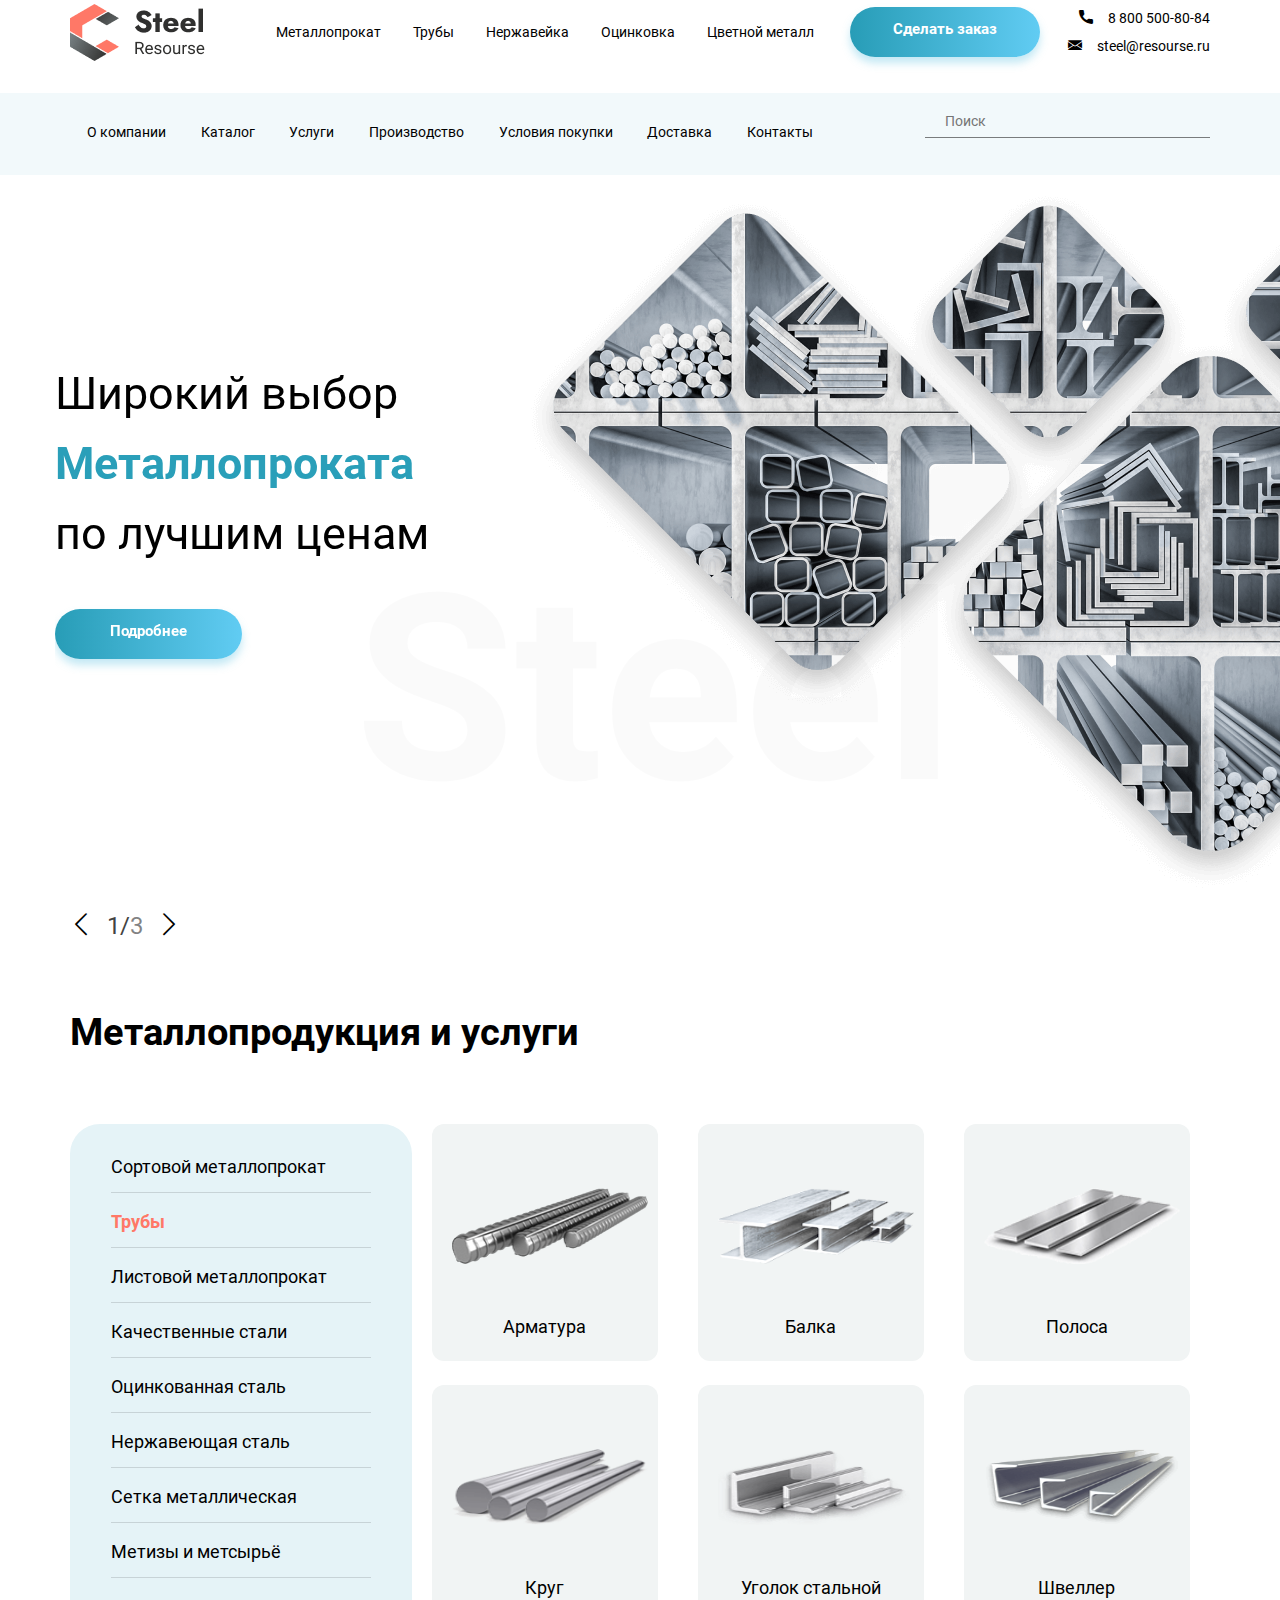
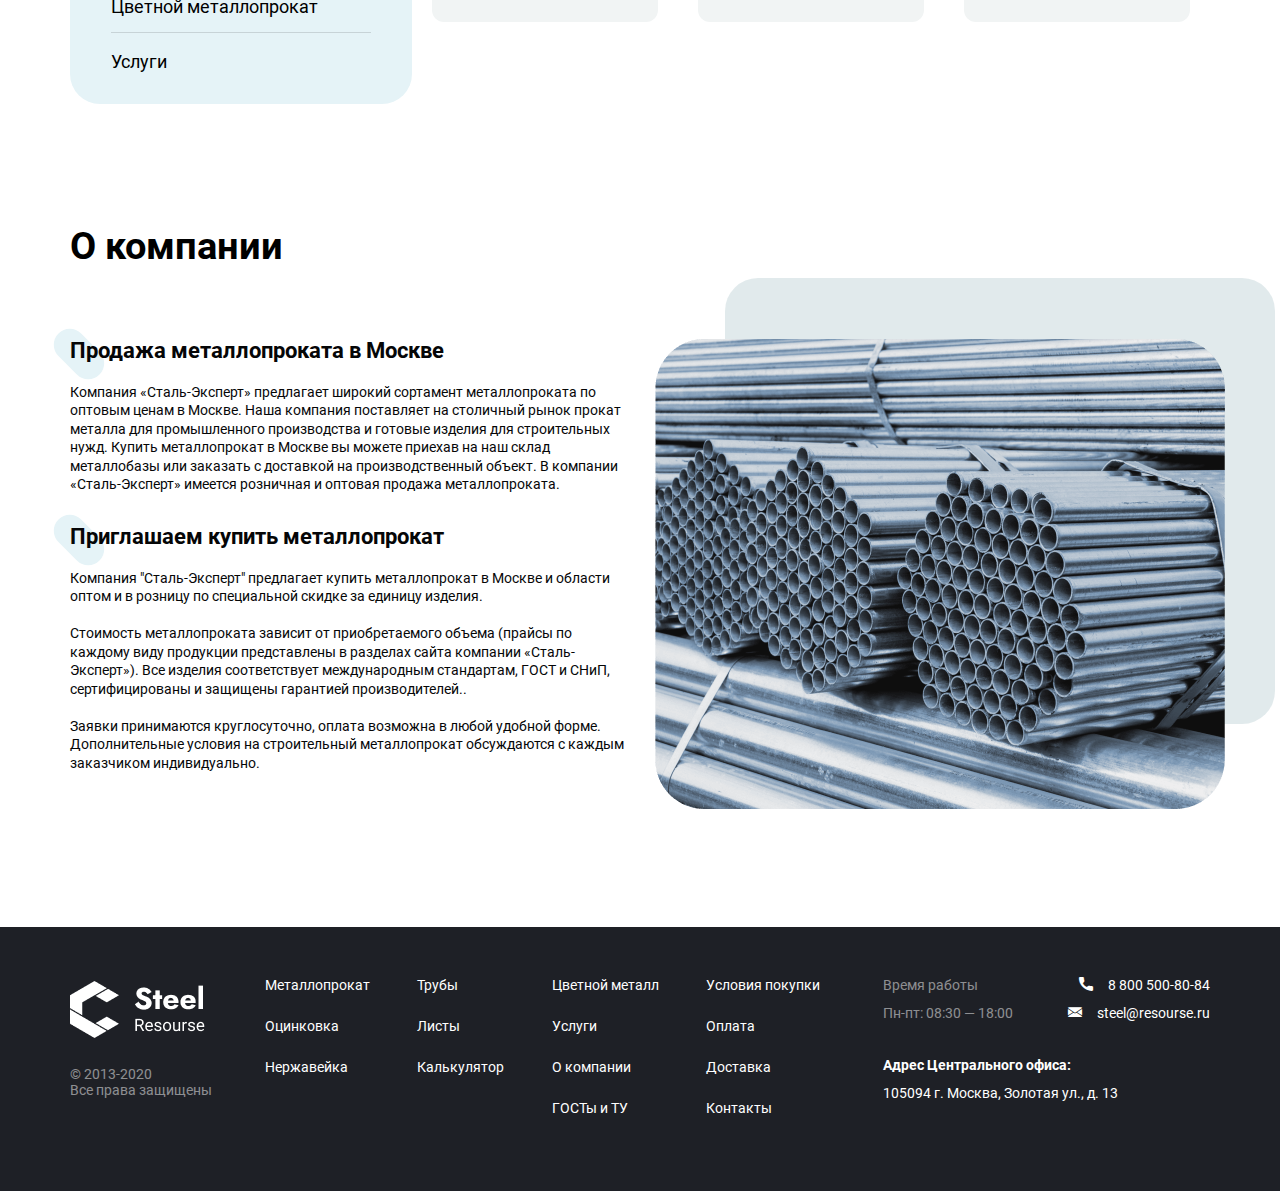
==== commit b1fc2eba: "v1.1" ====
--- a/index.html
+++ b/index.html
@@ -33,7 +33,7 @@
 						</li>
 						<li>
 							<a href="#" class="navigation_links">Оцинковка</a>
-						</li>
+						</li>	
 						<li>
 							<a href="#" class="navigation_links">Цветной металл</a>
 						</li>
@@ -70,7 +70,7 @@
 						</li>
 					</ul>
 				</nav>
-				<button class="btn_blue col-lg-2 col-md-6 col-9">Сделать заказ</button>
+				<a  href="#modal_price" class="btn_blue col-lg-2 col-md-6 col-9">Сделать заказ</a>
 				<div class="contact col-lg-2 col-md-2 col-1">
 					<a href="tel:88005008084" class="contact_phone"><i class="icon-call"></i>8 800 500-80-84</a>
 					<a href="mailto:steel@resourse.ru" class="contact_mail"><i
@@ -128,7 +128,7 @@
 							<span>Металлопроката</span>
 							по лучшим ценам
 						</h3>
-						<button class="btn_blue">Подробнее</button>
+						<a  class="btn_blue">Подробнее</a>
 					</div>
 					<div class="slider_img">
 						<img src="images/dest/slider/1.png" alt="">
@@ -142,7 +142,7 @@
 							<span>Металлопроката</span>
 							по лучшим ценам
 						</h3>
-						<button class="btn_blue">Подробнее</button>
+						<a href="#modal_price"  class="btn_blue">Подробнее</a>
 					</div>
 					<div class="slider_img">
 						<img src="images/dest/slider/1.png" alt="">
@@ -156,7 +156,7 @@
 							<span>Металлопроката</span>
 							по лучшим ценам
 						</h3>
-						<button class="btn_blue">Подробнее</button>
+						<a href="#modal_price" class="btn_blue">Подробнее</a>
 					</div>
 					<div class="slider_img">
 						<img src="images/dest/slider/1.png" alt="">
@@ -183,7 +183,7 @@
 				<div class="catalog col-lg-12">
 					<div class="catalog_menu">
 						<a href="#" class="catalog_link">Сортовой металлопрокат</a>
-						<a href="#" class="catalog_link catalog_link__active">Трубы</a>
+						<a href="catalog-pipe.html" class="catalog_link catalog_link__active">Трубы</a>
 						<a href="#" class="catalog_link">Листовой металлопрокат</a>
 						<a href="#" class="catalog_link">Качественные стали</a>
 						<a href="#" class="catalog_link">Оцинкованная сталь</a>
@@ -194,30 +194,30 @@
 						<a href="#" class="catalog_link">Услуги</a>
 					</div>
 					<div class="catalog_position">
-						<div class="catalog_item">
+						<a href="#" class="catalog_item">
 							<img src="images/dest/service/armatura.png" alt="armatura7">
 							<div class="catalog_name"> <span>Арматура</span></div>
-						</div>
-						<div class="catalog_item">
+						</a href="#">
+						<a href="#" class="catalog_item">
 							<img src="images/dest/service/beam.png" alt="beam">
 							<div class="catalog_name"> <span>Балка</span></div>
-						</div>
-						<div class="catalog_item">
+						</a href="#">
+						<a href="#" class="catalog_item">
 							<img src="images/dest/service/strip.png" alt="strip">
 							<div class="catalog_name"> <span>Полоса</span></div>
-						</div>
-						<div class="catalog_item">
+						</a href="#">
+						<a href="#" class="catalog_item">
 							<img src="images/dest/service/circle.png" alt="circle">
 							<div class="catalog_name"> <span>Круг</span></div>
-						</div>
-						<div class="catalog_item">
+						</a href="#">
+						<a href="#" class="catalog_item">
 							<img src="images/dest/service/corner.png" alt="corner">
 							<div class="catalog_name"> <span>Уголок стальной</span></div>
-						</div>
-						<div class="catalog_item">
+						</a href="#">
+						<a href="#" class="catalog_item">
 							<img src="images/dest/service/channel.png" alt="channel">
 							<div class="catalog_name"> <span>Швеллер</span></div>
-						</div>
+						</a href="#">
 					</div>
 				</div>
 			</div>
@@ -314,9 +314,9 @@
 			</div>
 		</div>
 	</footer>
-	<div class="modal-window" id="modal_price">
-		<div class="modal-wrap">
-		<div class="modal_dialog">
+	
+
+		<div class="modal_dialog mfp-hide" id="modal_price">
 			<h3 class="modal_title">Сделать заказ</h3>
 			<form action="#" class="form" id="form" method="POST">
 				<input type="text" class="form_inp" placeholder="Имя" name="name" required >
@@ -330,9 +330,7 @@
 				</p>
 				<input type="submit" class="form_btn" value="Отправить">
 			</form>
-			<div class="close_modal">&#10005</div>
-		</div>
-		</div>	
+
 	</div>
 	<script src="js/app.min.js"></script>
 
--- a/css/app.min.css
+++ b/css/app.min.css
@@ -1 +1 @@
-html{-webkit-box-sizing:border-box;box-sizing:border-box;-ms-overflow-style:scrollbar}*,::after,::before{-webkit-box-sizing:inherit;box-sizing:inherit}.container,.container-fluid,.container-lg,.container-md,.container-sm,.container-xl{width:100%;padding-right:15px;padding-left:15px;margin-right:auto;margin-left:auto}@media (min-width:576px){.container,.container-sm{max-width:540px}}@media (min-width:768px){.container,.container-md,.container-sm{max-width:720px}}@media (min-width:992px){.container,.container-lg,.container-md,.container-sm{max-width:960px}}@media (min-width:1200px){.container,.container-lg,.container-md,.container-sm,.container-xl{max-width:1170px}}.row{display:-webkit-box;display:-ms-flexbox;display:flex;-ms-flex-wrap:wrap;flex-wrap:wrap;margin-right:-15px;margin-left:-15px}.no-gutters{margin-right:0;margin-left:0}.no-gutters>.col,.no-gutters>[class*=col-]{padding-right:0;padding-left:0}.col,.col-1,.col-10,.col-11,.col-12,.col-2,.col-3,.col-4,.col-5,.col-6,.col-7,.col-8,.col-9,.col-auto,.col-lg,.col-lg-1,.col-lg-10,.col-lg-11,.col-lg-12,.col-lg-2,.col-lg-3,.col-lg-4,.col-lg-5,.col-lg-6,.col-lg-7,.col-lg-8,.col-lg-9,.col-lg-auto,.col-md,.col-md-1,.col-md-10,.col-md-11,.col-md-12,.col-md-2,.col-md-3,.col-md-4,.col-md-5,.col-md-6,.col-md-7,.col-md-8,.col-md-9,.col-md-auto,.col-sm,.col-sm-1,.col-sm-10,.col-sm-11,.col-sm-12,.col-sm-2,.col-sm-3,.col-sm-4,.col-sm-5,.col-sm-6,.col-sm-7,.col-sm-8,.col-sm-9,.col-sm-auto,.col-xl,.col-xl-1,.col-xl-10,.col-xl-11,.col-xl-12,.col-xl-2,.col-xl-3,.col-xl-4,.col-xl-5,.col-xl-6,.col-xl-7,.col-xl-8,.col-xl-9,.col-xl-auto{position:relative;width:100%;padding-right:15px;padding-left:15px}.col{-ms-flex-preferred-size:0;flex-basis:0;-webkit-box-flex:1;-ms-flex-positive:1;flex-grow:1;max-width:100%}.row-cols-1>*{-webkit-box-flex:0;-ms-flex:0 0 100%;flex:0 0 100%;max-width:100%}.row-cols-2>*{-webkit-box-flex:0;-ms-flex:0 0 50%;flex:0 0 50%;max-width:50%}.row-cols-3>*{-webkit-box-flex:0;-ms-flex:0 0 33.33333%;flex:0 0 33.33333%;max-width:33.33333%}.row-cols-4>*{-webkit-box-flex:0;-ms-flex:0 0 25%;flex:0 0 25%;max-width:25%}.row-cols-5>*{-webkit-box-flex:0;-ms-flex:0 0 20%;flex:0 0 20%;max-width:20%}.row-cols-6>*{-webkit-box-flex:0;-ms-flex:0 0 16.66667%;flex:0 0 16.66667%;max-width:16.66667%}.col-auto{-webkit-box-flex:0;-ms-flex:0 0 auto;flex:0 0 auto;width:auto;max-width:100%}.col-1{-webkit-box-flex:0;-ms-flex:0 0 8.33333%;flex:0 0 8.33333%;max-width:8.33333%}.col-2{-webkit-box-flex:0;-ms-flex:0 0 16.66667%;flex:0 0 16.66667%;max-width:16.66667%}.col-3{-webkit-box-flex:0;-ms-flex:0 0 25%;flex:0 0 25%;max-width:25%}.col-4{-webkit-box-flex:0;-ms-flex:0 0 33.33333%;flex:0 0 33.33333%;max-width:33.33333%}.col-5{-webkit-box-flex:0;-ms-flex:0 0 41.66667%;flex:0 0 41.66667%;max-width:41.66667%}.col-6{-webkit-box-flex:0;-ms-flex:0 0 50%;flex:0 0 50%;max-width:50%}.col-7{-webkit-box-flex:0;-ms-flex:0 0 58.33333%;flex:0 0 58.33333%;max-width:58.33333%}.col-8{-webkit-box-flex:0;-ms-flex:0 0 66.66667%;flex:0 0 66.66667%;max-width:66.66667%}.col-9{-webkit-box-flex:0;-ms-flex:0 0 75%;flex:0 0 75%;max-width:75%}.col-10{-webkit-box-flex:0;-ms-flex:0 0 83.33333%;flex:0 0 83.33333%;max-width:83.33333%}.col-11{-webkit-box-flex:0;-ms-flex:0 0 91.66667%;flex:0 0 91.66667%;max-width:91.66667%}.col-12{-webkit-box-flex:0;-ms-flex:0 0 100%;flex:0 0 100%;max-width:100%}.order-first{-webkit-box-ordinal-group:0;-ms-flex-order:-1;order:-1}.order-last{-webkit-box-ordinal-group:14;-ms-flex-order:13;order:13}.order-0{-webkit-box-ordinal-group:1;-ms-flex-order:0;order:0}.order-1{-webkit-box-ordinal-group:2;-ms-flex-order:1;order:1}.order-2{-webkit-box-ordinal-group:3;-ms-flex-order:2;order:2}.order-3{-webkit-box-ordinal-group:4;-ms-flex-order:3;order:3}.order-4{-webkit-box-ordinal-group:5;-ms-flex-order:4;order:4}.order-5{-webkit-box-ordinal-group:6;-ms-flex-order:5;order:5}.order-6{-webkit-box-ordinal-group:7;-ms-flex-order:6;order:6}.order-7{-webkit-box-ordinal-group:8;-ms-flex-order:7;order:7}.order-8{-webkit-box-ordinal-group:9;-ms-flex-order:8;order:8}.order-9{-webkit-box-ordinal-group:10;-ms-flex-order:9;order:9}.order-10{-webkit-box-ordinal-group:11;-ms-flex-order:10;order:10}.order-11{-webkit-box-ordinal-group:12;-ms-flex-order:11;order:11}.order-12{-webkit-box-ordinal-group:13;-ms-flex-order:12;order:12}.offset-1{margin-left:8.33333%}.offset-2{margin-left:16.66667%}.offset-3{margin-left:25%}.offset-4{margin-left:33.33333%}.offset-5{margin-left:41.66667%}.offset-6{margin-left:50%}.offset-7{margin-left:58.33333%}.offset-8{margin-left:66.66667%}.offset-9{margin-left:75%}.offset-10{margin-left:83.33333%}.offset-11{margin-left:91.66667%}@media (min-width:576px){.col-sm{-ms-flex-preferred-size:0;flex-basis:0;-webkit-box-flex:1;-ms-flex-positive:1;flex-grow:1;max-width:100%}.row-cols-sm-1>*{-webkit-box-flex:0;-ms-flex:0 0 100%;flex:0 0 100%;max-width:100%}.row-cols-sm-2>*{-webkit-box-flex:0;-ms-flex:0 0 50%;flex:0 0 50%;max-width:50%}.row-cols-sm-3>*{-webkit-box-flex:0;-ms-flex:0 0 33.33333%;flex:0 0 33.33333%;max-width:33.33333%}.row-cols-sm-4>*{-webkit-box-flex:0;-ms-flex:0 0 25%;flex:0 0 25%;max-width:25%}.row-cols-sm-5>*{-webkit-box-flex:0;-ms-flex:0 0 20%;flex:0 0 20%;max-width:20%}.row-cols-sm-6>*{-webkit-box-flex:0;-ms-flex:0 0 16.66667%;flex:0 0 16.66667%;max-width:16.66667%}.col-sm-auto{-webkit-box-flex:0;-ms-flex:0 0 auto;flex:0 0 auto;width:auto;max-width:100%}.col-sm-1{-webkit-box-flex:0;-ms-flex:0 0 8.33333%;flex:0 0 8.33333%;max-width:8.33333%}.col-sm-2{-webkit-box-flex:0;-ms-flex:0 0 16.66667%;flex:0 0 16.66667%;max-width:16.66667%}.col-sm-3{-webkit-box-flex:0;-ms-flex:0 0 25%;flex:0 0 25%;max-width:25%}.col-sm-4{-webkit-box-flex:0;-ms-flex:0 0 33.33333%;flex:0 0 33.33333%;max-width:33.33333%}.col-sm-5{-webkit-box-flex:0;-ms-flex:0 0 41.66667%;flex:0 0 41.66667%;max-width:41.66667%}.col-sm-6{-webkit-box-flex:0;-ms-flex:0 0 50%;flex:0 0 50%;max-width:50%}.col-sm-7{-webkit-box-flex:0;-ms-flex:0 0 58.33333%;flex:0 0 58.33333%;max-width:58.33333%}.col-sm-8{-webkit-box-flex:0;-ms-flex:0 0 66.66667%;flex:0 0 66.66667%;max-width:66.66667%}.col-sm-9{-webkit-box-flex:0;-ms-flex:0 0 75%;flex:0 0 75%;max-width:75%}.col-sm-10{-webkit-box-flex:0;-ms-flex:0 0 83.33333%;flex:0 0 83.33333%;max-width:83.33333%}.col-sm-11{-webkit-box-flex:0;-ms-flex:0 0 91.66667%;flex:0 0 91.66667%;max-width:91.66667%}.col-sm-12{-webkit-box-flex:0;-ms-flex:0 0 100%;flex:0 0 100%;max-width:100%}.order-sm-first{-webkit-box-ordinal-group:0;-ms-flex-order:-1;order:-1}.order-sm-last{-webkit-box-ordinal-group:14;-ms-flex-order:13;order:13}.order-sm-0{-webkit-box-ordinal-group:1;-ms-flex-order:0;order:0}.order-sm-1{-webkit-box-ordinal-group:2;-ms-flex-order:1;order:1}.order-sm-2{-webkit-box-ordinal-group:3;-ms-flex-order:2;order:2}.order-sm-3{-webkit-box-ordinal-group:4;-ms-flex-order:3;order:3}.order-sm-4{-webkit-box-ordinal-group:5;-ms-flex-order:4;order:4}.order-sm-5{-webkit-box-ordinal-group:6;-ms-flex-order:5;order:5}.order-sm-6{-webkit-box-ordinal-group:7;-ms-flex-order:6;order:6}.order-sm-7{-webkit-box-ordinal-group:8;-ms-flex-order:7;order:7}.order-sm-8{-webkit-box-ordinal-group:9;-ms-flex-order:8;order:8}.order-sm-9{-webkit-box-ordinal-group:10;-ms-flex-order:9;order:9}.order-sm-10{-webkit-box-ordinal-group:11;-ms-flex-order:10;order:10}.order-sm-11{-webkit-box-ordinal-group:12;-ms-flex-order:11;order:11}.order-sm-12{-webkit-box-ordinal-group:13;-ms-flex-order:12;order:12}.offset-sm-0{margin-left:0}.offset-sm-1{margin-left:8.33333%}.offset-sm-2{margin-left:16.66667%}.offset-sm-3{margin-left:25%}.offset-sm-4{margin-left:33.33333%}.offset-sm-5{margin-left:41.66667%}.offset-sm-6{margin-left:50%}.offset-sm-7{margin-left:58.33333%}.offset-sm-8{margin-left:66.66667%}.offset-sm-9{margin-left:75%}.offset-sm-10{margin-left:83.33333%}.offset-sm-11{margin-left:91.66667%}}@media (min-width:768px){.col-md{-ms-flex-preferred-size:0;flex-basis:0;-webkit-box-flex:1;-ms-flex-positive:1;flex-grow:1;max-width:100%}.row-cols-md-1>*{-webkit-box-flex:0;-ms-flex:0 0 100%;flex:0 0 100%;max-width:100%}.row-cols-md-2>*{-webkit-box-flex:0;-ms-flex:0 0 50%;flex:0 0 50%;max-width:50%}.row-cols-md-3>*{-webkit-box-flex:0;-ms-flex:0 0 33.33333%;flex:0 0 33.33333%;max-width:33.33333%}.row-cols-md-4>*{-webkit-box-flex:0;-ms-flex:0 0 25%;flex:0 0 25%;max-width:25%}.row-cols-md-5>*{-webkit-box-flex:0;-ms-flex:0 0 20%;flex:0 0 20%;max-width:20%}.row-cols-md-6>*{-webkit-box-flex:0;-ms-flex:0 0 16.66667%;flex:0 0 16.66667%;max-width:16.66667%}.col-md-auto{-webkit-box-flex:0;-ms-flex:0 0 auto;flex:0 0 auto;width:auto;max-width:100%}.col-md-1{-webkit-box-flex:0;-ms-flex:0 0 8.33333%;flex:0 0 8.33333%;max-width:8.33333%}.col-md-2{-webkit-box-flex:0;-ms-flex:0 0 16.66667%;flex:0 0 16.66667%;max-width:16.66667%}.col-md-3{-webkit-box-flex:0;-ms-flex:0 0 25%;flex:0 0 25%;max-width:25%}.col-md-4{-webkit-box-flex:0;-ms-flex:0 0 33.33333%;flex:0 0 33.33333%;max-width:33.33333%}.col-md-5{-webkit-box-flex:0;-ms-flex:0 0 41.66667%;flex:0 0 41.66667%;max-width:41.66667%}.col-md-6{-webkit-box-flex:0;-ms-flex:0 0 50%;flex:0 0 50%;max-width:50%}.col-md-7{-webkit-box-flex:0;-ms-flex:0 0 58.33333%;flex:0 0 58.33333%;max-width:58.33333%}.col-md-8{-webkit-box-flex:0;-ms-flex:0 0 66.66667%;flex:0 0 66.66667%;max-width:66.66667%}.col-md-9{-webkit-box-flex:0;-ms-flex:0 0 75%;flex:0 0 75%;max-width:75%}.col-md-10{-webkit-box-flex:0;-ms-flex:0 0 83.33333%;flex:0 0 83.33333%;max-width:83.33333%}.col-md-11{-webkit-box-flex:0;-ms-flex:0 0 91.66667%;flex:0 0 91.66667%;max-width:91.66667%}.col-md-12{-webkit-box-flex:0;-ms-flex:0 0 100%;flex:0 0 100%;max-width:100%}.order-md-first{-webkit-box-ordinal-group:0;-ms-flex-order:-1;order:-1}.order-md-last{-webkit-box-ordinal-group:14;-ms-flex-order:13;order:13}.order-md-0{-webkit-box-ordinal-group:1;-ms-flex-order:0;order:0}.order-md-1{-webkit-box-ordinal-group:2;-ms-flex-order:1;order:1}.order-md-2{-webkit-box-ordinal-group:3;-ms-flex-order:2;order:2}.order-md-3{-webkit-box-ordinal-group:4;-ms-flex-order:3;order:3}.order-md-4{-webkit-box-ordinal-group:5;-ms-flex-order:4;order:4}.order-md-5{-webkit-box-ordinal-group:6;-ms-flex-order:5;order:5}.order-md-6{-webkit-box-ordinal-group:7;-ms-flex-order:6;order:6}.order-md-7{-webkit-box-ordinal-group:8;-ms-flex-order:7;order:7}.order-md-8{-webkit-box-ordinal-group:9;-ms-flex-order:8;order:8}.order-md-9{-webkit-box-ordinal-group:10;-ms-flex-order:9;order:9}.order-md-10{-webkit-box-ordinal-group:11;-ms-flex-order:10;order:10}.order-md-11{-webkit-box-ordinal-group:12;-ms-flex-order:11;order:11}.order-md-12{-webkit-box-ordinal-group:13;-ms-flex-order:12;order:12}.offset-md-0{margin-left:0}.offset-md-1{margin-left:8.33333%}.offset-md-2{margin-left:16.66667%}.offset-md-3{margin-left:25%}.offset-md-4{margin-left:33.33333%}.offset-md-5{margin-left:41.66667%}.offset-md-6{margin-left:50%}.offset-md-7{margin-left:58.33333%}.offset-md-8{margin-left:66.66667%}.offset-md-9{margin-left:75%}.offset-md-10{margin-left:83.33333%}.offset-md-11{margin-left:91.66667%}}@media (min-width:992px){.col-lg{-ms-flex-preferred-size:0;flex-basis:0;-webkit-box-flex:1;-ms-flex-positive:1;flex-grow:1;max-width:100%}.row-cols-lg-1>*{-webkit-box-flex:0;-ms-flex:0 0 100%;flex:0 0 100%;max-width:100%}.row-cols-lg-2>*{-webkit-box-flex:0;-ms-flex:0 0 50%;flex:0 0 50%;max-width:50%}.row-cols-lg-3>*{-webkit-box-flex:0;-ms-flex:0 0 33.33333%;flex:0 0 33.33333%;max-width:33.33333%}.row-cols-lg-4>*{-webkit-box-flex:0;-ms-flex:0 0 25%;flex:0 0 25%;max-width:25%}.row-cols-lg-5>*{-webkit-box-flex:0;-ms-flex:0 0 20%;flex:0 0 20%;max-width:20%}.row-cols-lg-6>*{-webkit-box-flex:0;-ms-flex:0 0 16.66667%;flex:0 0 16.66667%;max-width:16.66667%}.col-lg-auto{-webkit-box-flex:0;-ms-flex:0 0 auto;flex:0 0 auto;width:auto;max-width:100%}.col-lg-1{-webkit-box-flex:0;-ms-flex:0 0 8.33333%;flex:0 0 8.33333%;max-width:8.33333%}.col-lg-2{-webkit-box-flex:0;-ms-flex:0 0 16.66667%;flex:0 0 16.66667%;max-width:16.66667%}.col-lg-3{-webkit-box-flex:0;-ms-flex:0 0 25%;flex:0 0 25%;max-width:25%}.col-lg-4{-webkit-box-flex:0;-ms-flex:0 0 33.33333%;flex:0 0 33.33333%;max-width:33.33333%}.col-lg-5{-webkit-box-flex:0;-ms-flex:0 0 41.66667%;flex:0 0 41.66667%;max-width:41.66667%}.col-lg-6{-webkit-box-flex:0;-ms-flex:0 0 50%;flex:0 0 50%;max-width:50%}.col-lg-7{-webkit-box-flex:0;-ms-flex:0 0 58.33333%;flex:0 0 58.33333%;max-width:58.33333%}.col-lg-8{-webkit-box-flex:0;-ms-flex:0 0 66.66667%;flex:0 0 66.66667%;max-width:66.66667%}.col-lg-9{-webkit-box-flex:0;-ms-flex:0 0 75%;flex:0 0 75%;max-width:75%}.col-lg-10{-webkit-box-flex:0;-ms-flex:0 0 83.33333%;flex:0 0 83.33333%;max-width:83.33333%}.col-lg-11{-webkit-box-flex:0;-ms-flex:0 0 91.66667%;flex:0 0 91.66667%;max-width:91.66667%}.col-lg-12{-webkit-box-flex:0;-ms-flex:0 0 100%;flex:0 0 100%;max-width:100%}.order-lg-first{-webkit-box-ordinal-group:0;-ms-flex-order:-1;order:-1}.order-lg-last{-webkit-box-ordinal-group:14;-ms-flex-order:13;order:13}.order-lg-0{-webkit-box-ordinal-group:1;-ms-flex-order:0;order:0}.order-lg-1{-webkit-box-ordinal-group:2;-ms-flex-order:1;order:1}.order-lg-2{-webkit-box-ordinal-group:3;-ms-flex-order:2;order:2}.order-lg-3{-webkit-box-ordinal-group:4;-ms-flex-order:3;order:3}.order-lg-4{-webkit-box-ordinal-group:5;-ms-flex-order:4;order:4}.order-lg-5{-webkit-box-ordinal-group:6;-ms-flex-order:5;order:5}.order-lg-6{-webkit-box-ordinal-group:7;-ms-flex-order:6;order:6}.order-lg-7{-webkit-box-ordinal-group:8;-ms-flex-order:7;order:7}.order-lg-8{-webkit-box-ordinal-group:9;-ms-flex-order:8;order:8}.order-lg-9{-webkit-box-ordinal-group:10;-ms-flex-order:9;order:9}.order-lg-10{-webkit-box-ordinal-group:11;-ms-flex-order:10;order:10}.order-lg-11{-webkit-box-ordinal-group:12;-ms-flex-order:11;order:11}.order-lg-12{-webkit-box-ordinal-group:13;-ms-flex-order:12;order:12}.offset-lg-0{margin-left:0}.offset-lg-1{margin-left:8.33333%}.offset-lg-2{margin-left:16.66667%}.offset-lg-3{margin-left:25%}.offset-lg-4{margin-left:33.33333%}.offset-lg-5{margin-left:41.66667%}.offset-lg-6{margin-left:50%}.offset-lg-7{margin-left:58.33333%}.offset-lg-8{margin-left:66.66667%}.offset-lg-9{margin-left:75%}.offset-lg-10{margin-left:83.33333%}.offset-lg-11{margin-left:91.66667%}}@media (min-width:1200px){.col-xl{-ms-flex-preferred-size:0;flex-basis:0;-webkit-box-flex:1;-ms-flex-positive:1;flex-grow:1;max-width:100%}.row-cols-xl-1>*{-webkit-box-flex:0;-ms-flex:0 0 100%;flex:0 0 100%;max-width:100%}.row-cols-xl-2>*{-webkit-box-flex:0;-ms-flex:0 0 50%;flex:0 0 50%;max-width:50%}.row-cols-xl-3>*{-webkit-box-flex:0;-ms-flex:0 0 33.33333%;flex:0 0 33.33333%;max-width:33.33333%}.row-cols-xl-4>*{-webkit-box-flex:0;-ms-flex:0 0 25%;flex:0 0 25%;max-width:25%}.row-cols-xl-5>*{-webkit-box-flex:0;-ms-flex:0 0 20%;flex:0 0 20%;max-width:20%}.row-cols-xl-6>*{-webkit-box-flex:0;-ms-flex:0 0 16.66667%;flex:0 0 16.66667%;max-width:16.66667%}.col-xl-auto{-webkit-box-flex:0;-ms-flex:0 0 auto;flex:0 0 auto;width:auto;max-width:100%}.col-xl-1{-webkit-box-flex:0;-ms-flex:0 0 8.33333%;flex:0 0 8.33333%;max-width:8.33333%}.col-xl-2{-webkit-box-flex:0;-ms-flex:0 0 16.66667%;flex:0 0 16.66667%;max-width:16.66667%}.col-xl-3{-webkit-box-flex:0;-ms-flex:0 0 25%;flex:0 0 25%;max-width:25%}.col-xl-4{-webkit-box-flex:0;-ms-flex:0 0 33.33333%;flex:0 0 33.33333%;max-width:33.33333%}.col-xl-5{-webkit-box-flex:0;-ms-flex:0 0 41.66667%;flex:0 0 41.66667%;max-width:41.66667%}.col-xl-6{-webkit-box-flex:0;-ms-flex:0 0 50%;flex:0 0 50%;max-width:50%}.col-xl-7{-webkit-box-flex:0;-ms-flex:0 0 58.33333%;flex:0 0 58.33333%;max-width:58.33333%}.col-xl-8{-webkit-box-flex:0;-ms-flex:0 0 66.66667%;flex:0 0 66.66667%;max-width:66.66667%}.col-xl-9{-webkit-box-flex:0;-ms-flex:0 0 75%;flex:0 0 75%;max-width:75%}.col-xl-10{-webkit-box-flex:0;-ms-flex:0 0 83.33333%;flex:0 0 83.33333%;max-width:83.33333%}.col-xl-11{-webkit-box-flex:0;-ms-flex:0 0 91.66667%;flex:0 0 91.66667%;max-width:91.66667%}.col-xl-12{-webkit-box-flex:0;-ms-flex:0 0 100%;flex:0 0 100%;max-width:100%}.order-xl-first{-webkit-box-ordinal-group:0;-ms-flex-order:-1;order:-1}.order-xl-last{-webkit-box-ordinal-group:14;-ms-flex-order:13;order:13}.order-xl-0{-webkit-box-ordinal-group:1;-ms-flex-order:0;order:0}.order-xl-1{-webkit-box-ordinal-group:2;-ms-flex-order:1;order:1}.order-xl-2{-webkit-box-ordinal-group:3;-ms-flex-order:2;order:2}.order-xl-3{-webkit-box-ordinal-group:4;-ms-flex-order:3;order:3}.order-xl-4{-webkit-box-ordinal-group:5;-ms-flex-order:4;order:4}.order-xl-5{-webkit-box-ordinal-group:6;-ms-flex-order:5;order:5}.order-xl-6{-webkit-box-ordinal-group:7;-ms-flex-order:6;order:6}.order-xl-7{-webkit-box-ordinal-group:8;-ms-flex-order:7;order:7}.order-xl-8{-webkit-box-ordinal-group:9;-ms-flex-order:8;order:8}.order-xl-9{-webkit-box-ordinal-group:10;-ms-flex-order:9;order:9}.order-xl-10{-webkit-box-ordinal-group:11;-ms-flex-order:10;order:10}.order-xl-11{-webkit-box-ordinal-group:12;-ms-flex-order:11;order:11}.order-xl-12{-webkit-box-ordinal-group:13;-ms-flex-order:12;order:12}.offset-xl-0{margin-left:0}.offset-xl-1{margin-left:8.33333%}.offset-xl-2{margin-left:16.66667%}.offset-xl-3{margin-left:25%}.offset-xl-4{margin-left:33.33333%}.offset-xl-5{margin-left:41.66667%}.offset-xl-6{margin-left:50%}.offset-xl-7{margin-left:58.33333%}.offset-xl-8{margin-left:66.66667%}.offset-xl-9{margin-left:75%}.offset-xl-10{margin-left:83.33333%}.offset-xl-11{margin-left:91.66667%}}.d-none{display:none!important}.d-inline{display:inline!important}.d-inline-block{display:inline-block!important}.d-block{display:block!important}.d-table{display:table!important}.d-table-row{display:table-row!important}.d-table-cell{display:table-cell!important}.d-flex{display:-webkit-box!important;display:-ms-flexbox!important;display:flex!important}.d-inline-flex{display:-webkit-inline-box!important;display:-ms-inline-flexbox!important;display:inline-flex!important}@media (min-width:576px){.d-sm-none{display:none!important}.d-sm-inline{display:inline!important}.d-sm-inline-block{display:inline-block!important}.d-sm-block{display:block!important}.d-sm-table{display:table!important}.d-sm-table-row{display:table-row!important}.d-sm-table-cell{display:table-cell!important}.d-sm-flex{display:-webkit-box!important;display:-ms-flexbox!important;display:flex!important}.d-sm-inline-flex{display:-webkit-inline-box!important;display:-ms-inline-flexbox!important;display:inline-flex!important}}@media (min-width:768px){.d-md-none{display:none!important}.d-md-inline{display:inline!important}.d-md-inline-block{display:inline-block!important}.d-md-block{display:block!important}.d-md-table{display:table!important}.d-md-table-row{display:table-row!important}.d-md-table-cell{display:table-cell!important}.d-md-flex{display:-webkit-box!important;display:-ms-flexbox!important;display:flex!important}.d-md-inline-flex{display:-webkit-inline-box!important;display:-ms-inline-flexbox!important;display:inline-flex!important}}@media (min-width:992px){.d-lg-none{display:none!important}.d-lg-inline{display:inline!important}.d-lg-inline-block{display:inline-block!important}.d-lg-block{display:block!important}.d-lg-table{display:table!important}.d-lg-table-row{display:table-row!important}.d-lg-table-cell{display:table-cell!important}.d-lg-flex{display:-webkit-box!important;display:-ms-flexbox!important;display:flex!important}.d-lg-inline-flex{display:-webkit-inline-box!important;display:-ms-inline-flexbox!important;display:inline-flex!important}}@media (min-width:1200px){.d-xl-none{display:none!important}.d-xl-inline{display:inline!important}.d-xl-inline-block{display:inline-block!important}.d-xl-block{display:block!important}.d-xl-table{display:table!important}.d-xl-table-row{display:table-row!important}.d-xl-table-cell{display:table-cell!important}.d-xl-flex{display:-webkit-box!important;display:-ms-flexbox!important;display:flex!important}.d-xl-inline-flex{display:-webkit-inline-box!important;display:-ms-inline-flexbox!important;display:inline-flex!important}}@media print{.d-print-none{display:none!important}.d-print-inline{display:inline!important}.d-print-inline-block{display:inline-block!important}.d-print-block{display:block!important}.d-print-table{display:table!important}.d-print-table-row{display:table-row!important}.d-print-table-cell{display:table-cell!important}.d-print-flex{display:-webkit-box!important;display:-ms-flexbox!important;display:flex!important}.d-print-inline-flex{display:-webkit-inline-box!important;display:-ms-inline-flexbox!important;display:inline-flex!important}}.flex-row{-webkit-box-orient:horizontal!important;-webkit-box-direction:normal!important;-ms-flex-direction:row!important;flex-direction:row!important}.flex-column{-webkit-box-orient:vertical!important;-webkit-box-direction:normal!important;-ms-flex-direction:column!important;flex-direction:column!important}.flex-row-reverse{-webkit-box-orient:horizontal!important;-webkit-box-direction:reverse!important;-ms-flex-direction:row-reverse!important;flex-direction:row-reverse!important}.flex-column-reverse{-webkit-box-orient:vertical!important;-webkit-box-direction:reverse!important;-ms-flex-direction:column-reverse!important;flex-direction:column-reverse!important}.flex-wrap{-ms-flex-wrap:wrap!important;flex-wrap:wrap!important}.flex-nowrap{-ms-flex-wrap:nowrap!important;flex-wrap:nowrap!important}.flex-wrap-reverse{-ms-flex-wrap:wrap-reverse!important;flex-wrap:wrap-reverse!important}.flex-fill{-webkit-box-flex:1!important;-ms-flex:1 1 auto!important;flex:1 1 auto!important}.flex-grow-0{-webkit-box-flex:0!important;-ms-flex-positive:0!important;flex-grow:0!important}.flex-grow-1{-webkit-box-flex:1!important;-ms-flex-positive:1!important;flex-grow:1!important}.flex-shrink-0{-ms-flex-negative:0!important;flex-shrink:0!important}.flex-shrink-1{-ms-flex-negative:1!important;flex-shrink:1!important}.justify-content-start{-webkit-box-pack:start!important;-ms-flex-pack:start!important;justify-content:flex-start!important}.justify-content-end{-webkit-box-pack:end!important;-ms-flex-pack:end!important;justify-content:flex-end!important}.justify-content-center{-webkit-box-pack:center!important;-ms-flex-pack:center!important;justify-content:center!important}.justify-content-between{-webkit-box-pack:justify!important;-ms-flex-pack:justify!important;justify-content:space-between!important}.justify-content-around{-ms-flex-pack:distribute!important;justify-content:space-around!important}.align-items-start{-webkit-box-align:start!important;-ms-flex-align:start!important;align-items:flex-start!important}.align-items-end{-webkit-box-align:end!important;-ms-flex-align:end!important;align-items:flex-end!important}.align-items-center{-webkit-box-align:center!important;-ms-flex-align:center!important;align-items:center!important}.align-items-baseline{-webkit-box-align:baseline!important;-ms-flex-align:baseline!important;align-items:baseline!important}.align-items-stretch{-webkit-box-align:stretch!important;-ms-flex-align:stretch!important;align-items:stretch!important}.align-content-start{-ms-flex-line-pack:start!important;align-content:flex-start!important}.align-content-end{-ms-flex-line-pack:end!important;align-content:flex-end!important}.align-content-center{-ms-flex-line-pack:center!important;align-content:center!important}.align-content-between{-ms-flex-line-pack:justify!important;align-content:space-between!important}.align-content-around{-ms-flex-line-pack:distribute!important;align-content:space-around!important}.align-content-stretch{-ms-flex-line-pack:stretch!important;align-content:stretch!important}.align-self-auto{-ms-flex-item-align:auto!important;-ms-grid-row-align:auto!important;align-self:auto!important}.align-self-start{-ms-flex-item-align:start!important;align-self:flex-start!important}.align-self-end{-ms-flex-item-align:end!important;align-self:flex-end!important}.align-self-center{-ms-flex-item-align:center!important;-ms-grid-row-align:center!important;align-self:center!important}.align-self-baseline{-ms-flex-item-align:baseline!important;align-self:baseline!important}.align-self-stretch{-ms-flex-item-align:stretch!important;-ms-grid-row-align:stretch!important;align-self:stretch!important}@media (min-width:576px){.flex-sm-row{-webkit-box-orient:horizontal!important;-webkit-box-direction:normal!important;-ms-flex-direction:row!important;flex-direction:row!important}.flex-sm-column{-webkit-box-orient:vertical!important;-webkit-box-direction:normal!important;-ms-flex-direction:column!important;flex-direction:column!important}.flex-sm-row-reverse{-webkit-box-orient:horizontal!important;-webkit-box-direction:reverse!important;-ms-flex-direction:row-reverse!important;flex-direction:row-reverse!important}.flex-sm-column-reverse{-webkit-box-orient:vertical!important;-webkit-box-direction:reverse!important;-ms-flex-direction:column-reverse!important;flex-direction:column-reverse!important}.flex-sm-wrap{-ms-flex-wrap:wrap!important;flex-wrap:wrap!important}.flex-sm-nowrap{-ms-flex-wrap:nowrap!important;flex-wrap:nowrap!important}.flex-sm-wrap-reverse{-ms-flex-wrap:wrap-reverse!important;flex-wrap:wrap-reverse!important}.flex-sm-fill{-webkit-box-flex:1!important;-ms-flex:1 1 auto!important;flex:1 1 auto!important}.flex-sm-grow-0{-webkit-box-flex:0!important;-ms-flex-positive:0!important;flex-grow:0!important}.flex-sm-grow-1{-webkit-box-flex:1!important;-ms-flex-positive:1!important;flex-grow:1!important}.flex-sm-shrink-0{-ms-flex-negative:0!important;flex-shrink:0!important}.flex-sm-shrink-1{-ms-flex-negative:1!important;flex-shrink:1!important}.justify-content-sm-start{-webkit-box-pack:start!important;-ms-flex-pack:start!important;justify-content:flex-start!important}.justify-content-sm-end{-webkit-box-pack:end!important;-ms-flex-pack:end!important;justify-content:flex-end!important}.justify-content-sm-center{-webkit-box-pack:center!important;-ms-flex-pack:center!important;justify-content:center!important}.justify-content-sm-between{-webkit-box-pack:justify!important;-ms-flex-pack:justify!important;justify-content:space-between!important}.justify-content-sm-around{-ms-flex-pack:distribute!important;justify-content:space-around!important}.align-items-sm-start{-webkit-box-align:start!important;-ms-flex-align:start!important;align-items:flex-start!important}.align-items-sm-end{-webkit-box-align:end!important;-ms-flex-align:end!important;align-items:flex-end!important}.align-items-sm-center{-webkit-box-align:center!important;-ms-flex-align:center!important;align-items:center!important}.align-items-sm-baseline{-webkit-box-align:baseline!important;-ms-flex-align:baseline!important;align-items:baseline!important}.align-items-sm-stretch{-webkit-box-align:stretch!important;-ms-flex-align:stretch!important;align-items:stretch!important}.align-content-sm-start{-ms-flex-line-pack:start!important;align-content:flex-start!important}.align-content-sm-end{-ms-flex-line-pack:end!important;align-content:flex-end!important}.align-content-sm-center{-ms-flex-line-pack:center!important;align-content:center!important}.align-content-sm-between{-ms-flex-line-pack:justify!important;align-content:space-between!important}.align-content-sm-around{-ms-flex-line-pack:distribute!important;align-content:space-around!important}.align-content-sm-stretch{-ms-flex-line-pack:stretch!important;align-content:stretch!important}.align-self-sm-auto{-ms-flex-item-align:auto!important;-ms-grid-row-align:auto!important;align-self:auto!important}.align-self-sm-start{-ms-flex-item-align:start!important;align-self:flex-start!important}.align-self-sm-end{-ms-flex-item-align:end!important;align-self:flex-end!important}.align-self-sm-center{-ms-flex-item-align:center!important;-ms-grid-row-align:center!important;align-self:center!important}.align-self-sm-baseline{-ms-flex-item-align:baseline!important;align-self:baseline!important}.align-self-sm-stretch{-ms-flex-item-align:stretch!important;-ms-grid-row-align:stretch!important;align-self:stretch!important}}@media (min-width:768px){.flex-md-row{-webkit-box-orient:horizontal!important;-webkit-box-direction:normal!important;-ms-flex-direction:row!important;flex-direction:row!important}.flex-md-column{-webkit-box-orient:vertical!important;-webkit-box-direction:normal!important;-ms-flex-direction:column!important;flex-direction:column!important}.flex-md-row-reverse{-webkit-box-orient:horizontal!important;-webkit-box-direction:reverse!important;-ms-flex-direction:row-reverse!important;flex-direction:row-reverse!important}.flex-md-column-reverse{-webkit-box-orient:vertical!important;-webkit-box-direction:reverse!important;-ms-flex-direction:column-reverse!important;flex-direction:column-reverse!important}.flex-md-wrap{-ms-flex-wrap:wrap!important;flex-wrap:wrap!important}.flex-md-nowrap{-ms-flex-wrap:nowrap!important;flex-wrap:nowrap!important}.flex-md-wrap-reverse{-ms-flex-wrap:wrap-reverse!important;flex-wrap:wrap-reverse!important}.flex-md-fill{-webkit-box-flex:1!important;-ms-flex:1 1 auto!important;flex:1 1 auto!important}.flex-md-grow-0{-webkit-box-flex:0!important;-ms-flex-positive:0!important;flex-grow:0!important}.flex-md-grow-1{-webkit-box-flex:1!important;-ms-flex-positive:1!important;flex-grow:1!important}.flex-md-shrink-0{-ms-flex-negative:0!important;flex-shrink:0!important}.flex-md-shrink-1{-ms-flex-negative:1!important;flex-shrink:1!important}.justify-content-md-start{-webkit-box-pack:start!important;-ms-flex-pack:start!important;justify-content:flex-start!important}.justify-content-md-end{-webkit-box-pack:end!important;-ms-flex-pack:end!important;justify-content:flex-end!important}.justify-content-md-center{-webkit-box-pack:center!important;-ms-flex-pack:center!important;justify-content:center!important}.justify-content-md-between{-webkit-box-pack:justify!important;-ms-flex-pack:justify!important;justify-content:space-between!important}.justify-content-md-around{-ms-flex-pack:distribute!important;justify-content:space-around!important}.align-items-md-start{-webkit-box-align:start!important;-ms-flex-align:start!important;align-items:flex-start!important}.align-items-md-end{-webkit-box-align:end!important;-ms-flex-align:end!important;align-items:flex-end!important}.align-items-md-center{-webkit-box-align:center!important;-ms-flex-align:center!important;align-items:center!important}.align-items-md-baseline{-webkit-box-align:baseline!important;-ms-flex-align:baseline!important;align-items:baseline!important}.align-items-md-stretch{-webkit-box-align:stretch!important;-ms-flex-align:stretch!important;align-items:stretch!important}.align-content-md-start{-ms-flex-line-pack:start!important;align-content:flex-start!important}.align-content-md-end{-ms-flex-line-pack:end!important;align-content:flex-end!important}.align-content-md-center{-ms-flex-line-pack:center!important;align-content:center!important}.align-content-md-between{-ms-flex-line-pack:justify!important;align-content:space-between!important}.align-content-md-around{-ms-flex-line-pack:distribute!important;align-content:space-around!important}.align-content-md-stretch{-ms-flex-line-pack:stretch!important;align-content:stretch!important}.align-self-md-auto{-ms-flex-item-align:auto!important;-ms-grid-row-align:auto!important;align-self:auto!important}.align-self-md-start{-ms-flex-item-align:start!important;align-self:flex-start!important}.align-self-md-end{-ms-flex-item-align:end!important;align-self:flex-end!important}.align-self-md-center{-ms-flex-item-align:center!important;-ms-grid-row-align:center!important;align-self:center!important}.align-self-md-baseline{-ms-flex-item-align:baseline!important;align-self:baseline!important}.align-self-md-stretch{-ms-flex-item-align:stretch!important;-ms-grid-row-align:stretch!important;align-self:stretch!important}}@media (min-width:992px){.flex-lg-row{-webkit-box-orient:horizontal!important;-webkit-box-direction:normal!important;-ms-flex-direction:row!important;flex-direction:row!important}.flex-lg-column{-webkit-box-orient:vertical!important;-webkit-box-direction:normal!important;-ms-flex-direction:column!important;flex-direction:column!important}.flex-lg-row-reverse{-webkit-box-orient:horizontal!important;-webkit-box-direction:reverse!important;-ms-flex-direction:row-reverse!important;flex-direction:row-reverse!important}.flex-lg-column-reverse{-webkit-box-orient:vertical!important;-webkit-box-direction:reverse!important;-ms-flex-direction:column-reverse!important;flex-direction:column-reverse!important}.flex-lg-wrap{-ms-flex-wrap:wrap!important;flex-wrap:wrap!important}.flex-lg-nowrap{-ms-flex-wrap:nowrap!important;flex-wrap:nowrap!important}.flex-lg-wrap-reverse{-ms-flex-wrap:wrap-reverse!important;flex-wrap:wrap-reverse!important}.flex-lg-fill{-webkit-box-flex:1!important;-ms-flex:1 1 auto!important;flex:1 1 auto!important}.flex-lg-grow-0{-webkit-box-flex:0!important;-ms-flex-positive:0!important;flex-grow:0!important}.flex-lg-grow-1{-webkit-box-flex:1!important;-ms-flex-positive:1!important;flex-grow:1!important}.flex-lg-shrink-0{-ms-flex-negative:0!important;flex-shrink:0!important}.flex-lg-shrink-1{-ms-flex-negative:1!important;flex-shrink:1!important}.justify-content-lg-start{-webkit-box-pack:start!important;-ms-flex-pack:start!important;justify-content:flex-start!important}.justify-content-lg-end{-webkit-box-pack:end!important;-ms-flex-pack:end!important;justify-content:flex-end!important}.justify-content-lg-center{-webkit-box-pack:center!important;-ms-flex-pack:center!important;justify-content:center!important}.justify-content-lg-between{-webkit-box-pack:justify!important;-ms-flex-pack:justify!important;justify-content:space-between!important}.justify-content-lg-around{-ms-flex-pack:distribute!important;justify-content:space-around!important}.align-items-lg-start{-webkit-box-align:start!important;-ms-flex-align:start!important;align-items:flex-start!important}.align-items-lg-end{-webkit-box-align:end!important;-ms-flex-align:end!important;align-items:flex-end!important}.align-items-lg-center{-webkit-box-align:center!important;-ms-flex-align:center!important;align-items:center!important}.align-items-lg-baseline{-webkit-box-align:baseline!important;-ms-flex-align:baseline!important;align-items:baseline!important}.align-items-lg-stretch{-webkit-box-align:stretch!important;-ms-flex-align:stretch!important;align-items:stretch!important}.align-content-lg-start{-ms-flex-line-pack:start!important;align-content:flex-start!important}.align-content-lg-end{-ms-flex-line-pack:end!important;align-content:flex-end!important}.align-content-lg-center{-ms-flex-line-pack:center!important;align-content:center!important}.align-content-lg-between{-ms-flex-line-pack:justify!important;align-content:space-between!important}.align-content-lg-around{-ms-flex-line-pack:distribute!important;align-content:space-around!important}.align-content-lg-stretch{-ms-flex-line-pack:stretch!important;align-content:stretch!important}.align-self-lg-auto{-ms-flex-item-align:auto!important;-ms-grid-row-align:auto!important;align-self:auto!important}.align-self-lg-start{-ms-flex-item-align:start!important;align-self:flex-start!important}.align-self-lg-end{-ms-flex-item-align:end!important;align-self:flex-end!important}.align-self-lg-center{-ms-flex-item-align:center!important;-ms-grid-row-align:center!important;align-self:center!important}.align-self-lg-baseline{-ms-flex-item-align:baseline!important;align-self:baseline!important}.align-self-lg-stretch{-ms-flex-item-align:stretch!important;-ms-grid-row-align:stretch!important;align-self:stretch!important}}@media (min-width:1200px){.flex-xl-row{-webkit-box-orient:horizontal!important;-webkit-box-direction:normal!important;-ms-flex-direction:row!important;flex-direction:row!important}.flex-xl-column{-webkit-box-orient:vertical!important;-webkit-box-direction:normal!important;-ms-flex-direction:column!important;flex-direction:column!important}.flex-xl-row-reverse{-webkit-box-orient:horizontal!important;-webkit-box-direction:reverse!important;-ms-flex-direction:row-reverse!important;flex-direction:row-reverse!important}.flex-xl-column-reverse{-webkit-box-orient:vertical!important;-webkit-box-direction:reverse!important;-ms-flex-direction:column-reverse!important;flex-direction:column-reverse!important}.flex-xl-wrap{-ms-flex-wrap:wrap!important;flex-wrap:wrap!important}.flex-xl-nowrap{-ms-flex-wrap:nowrap!important;flex-wrap:nowrap!important}.flex-xl-wrap-reverse{-ms-flex-wrap:wrap-reverse!important;flex-wrap:wrap-reverse!important}.flex-xl-fill{-webkit-box-flex:1!important;-ms-flex:1 1 auto!important;flex:1 1 auto!important}.flex-xl-grow-0{-webkit-box-flex:0!important;-ms-flex-positive:0!important;flex-grow:0!important}.flex-xl-grow-1{-webkit-box-flex:1!important;-ms-flex-positive:1!important;flex-grow:1!important}.flex-xl-shrink-0{-ms-flex-negative:0!important;flex-shrink:0!important}.flex-xl-shrink-1{-ms-flex-negative:1!important;flex-shrink:1!important}.justify-content-xl-start{-webkit-box-pack:start!important;-ms-flex-pack:start!important;justify-content:flex-start!important}.justify-content-xl-end{-webkit-box-pack:end!important;-ms-flex-pack:end!important;justify-content:flex-end!important}.justify-content-xl-center{-webkit-box-pack:center!important;-ms-flex-pack:center!important;justify-content:center!important}.justify-content-xl-between{-webkit-box-pack:justify!important;-ms-flex-pack:justify!important;justify-content:space-between!important}.justify-content-xl-around{-ms-flex-pack:distribute!important;justify-content:space-around!important}.align-items-xl-start{-webkit-box-align:start!important;-ms-flex-align:start!important;align-items:flex-start!important}.align-items-xl-end{-webkit-box-align:end!important;-ms-flex-align:end!important;align-items:flex-end!important}.align-items-xl-center{-webkit-box-align:center!important;-ms-flex-align:center!important;align-items:center!important}.align-items-xl-baseline{-webkit-box-align:baseline!important;-ms-flex-align:baseline!important;align-items:baseline!important}.align-items-xl-stretch{-webkit-box-align:stretch!important;-ms-flex-align:stretch!important;align-items:stretch!important}.align-content-xl-start{-ms-flex-line-pack:start!important;align-content:flex-start!important}.align-content-xl-end{-ms-flex-line-pack:end!important;align-content:flex-end!important}.align-content-xl-center{-ms-flex-line-pack:center!important;align-content:center!important}.align-content-xl-between{-ms-flex-line-pack:justify!important;align-content:space-between!important}.align-content-xl-around{-ms-flex-line-pack:distribute!important;align-content:space-around!important}.align-content-xl-stretch{-ms-flex-line-pack:stretch!important;align-content:stretch!important}.align-self-xl-auto{-ms-flex-item-align:auto!important;-ms-grid-row-align:auto!important;align-self:auto!important}.align-self-xl-start{-ms-flex-item-align:start!important;align-self:flex-start!important}.align-self-xl-end{-ms-flex-item-align:end!important;align-self:flex-end!important}.align-self-xl-center{-ms-flex-item-align:center!important;-ms-grid-row-align:center!important;align-self:center!important}.align-self-xl-baseline{-ms-flex-item-align:baseline!important;align-self:baseline!important}.align-self-xl-stretch{-ms-flex-item-align:stretch!important;-ms-grid-row-align:stretch!important;align-self:stretch!important}}.m-0{margin:0!important}.mt-0,.my-0{margin-top:0!important}.mr-0,.mx-0{margin-right:0!important}.mb-0,.my-0{margin-bottom:0!important}.ml-0,.mx-0{margin-left:0!important}.m-1{margin:.25rem!important}.mt-1,.my-1{margin-top:.25rem!important}.mr-1,.mx-1{margin-right:.25rem!important}.mb-1,.my-1{margin-bottom:.25rem!important}.ml-1,.mx-1{margin-left:.25rem!important}.m-2{margin:.5rem!important}.mt-2,.my-2{margin-top:.5rem!important}.mr-2,.mx-2{margin-right:.5rem!important}.mb-2,.my-2{margin-bottom:.5rem!important}.ml-2,.mx-2{margin-left:.5rem!important}.m-3{margin:1rem!important}.mt-3,.my-3{margin-top:1rem!important}.mr-3,.mx-3{margin-right:1rem!important}.mb-3,.my-3{margin-bottom:1rem!important}.ml-3,.mx-3{margin-left:1rem!important}.m-4{margin:1.5rem!important}.mt-4,.my-4{margin-top:1.5rem!important}.mr-4,.mx-4{margin-right:1.5rem!important}.mb-4,.my-4{margin-bottom:1.5rem!important}.ml-4,.mx-4{margin-left:1.5rem!important}.m-5{margin:3rem!important}.mt-5,.my-5{margin-top:3rem!important}.mr-5,.mx-5{margin-right:3rem!important}.mb-5,.my-5{margin-bottom:3rem!important}.ml-5,.mx-5{margin-left:3rem!important}.p-0{padding:0!important}.pt-0,.py-0{padding-top:0!important}.pr-0,.px-0{padding-right:0!important}.pb-0,.py-0{padding-bottom:0!important}.pl-0,.px-0{padding-left:0!important}.p-1{padding:.25rem!important}.pt-1,.py-1{padding-top:.25rem!important}.pr-1,.px-1{padding-right:.25rem!important}.pb-1,.py-1{padding-bottom:.25rem!important}.pl-1,.px-1{padding-left:.25rem!important}.p-2{padding:.5rem!important}.pt-2,.py-2{padding-top:.5rem!important}.pr-2,.px-2{padding-right:.5rem!important}.pb-2,.py-2{padding-bottom:.5rem!important}.pl-2,.px-2{padding-left:.5rem!important}.p-3{padding:1rem!important}.pt-3,.py-3{padding-top:1rem!important}.pr-3,.px-3{padding-right:1rem!important}.pb-3,.py-3{padding-bottom:1rem!important}.pl-3,.px-3{padding-left:1rem!important}.p-4{padding:1.5rem!important}.pt-4,.py-4{padding-top:1.5rem!important}.pr-4,.px-4{padding-right:1.5rem!important}.pb-4,.py-4{padding-bottom:1.5rem!important}.pl-4,.px-4{padding-left:1.5rem!important}.p-5{padding:3rem!important}.pt-5,.py-5{padding-top:3rem!important}.pr-5,.px-5{padding-right:3rem!important}.pb-5,.py-5{padding-bottom:3rem!important}.pl-5,.px-5{padding-left:3rem!important}.m-n1{margin:-.25rem!important}.mt-n1,.my-n1{margin-top:-.25rem!important}.mr-n1,.mx-n1{margin-right:-.25rem!important}.mb-n1,.my-n1{margin-bottom:-.25rem!important}.ml-n1,.mx-n1{margin-left:-.25rem!important}.m-n2{margin:-.5rem!important}.mt-n2,.my-n2{margin-top:-.5rem!important}.mr-n2,.mx-n2{margin-right:-.5rem!important}.mb-n2,.my-n2{margin-bottom:-.5rem!important}.ml-n2,.mx-n2{margin-left:-.5rem!important}.m-n3{margin:-1rem!important}.mt-n3,.my-n3{margin-top:-1rem!important}.mr-n3,.mx-n3{margin-right:-1rem!important}.mb-n3,.my-n3{margin-bottom:-1rem!important}.ml-n3,.mx-n3{margin-left:-1rem!important}.m-n4{margin:-1.5rem!important}.mt-n4,.my-n4{margin-top:-1.5rem!important}.mr-n4,.mx-n4{margin-right:-1.5rem!important}.mb-n4,.my-n4{margin-bottom:-1.5rem!important}.ml-n4,.mx-n4{margin-left:-1.5rem!important}.m-n5{margin:-3rem!important}.mt-n5,.my-n5{margin-top:-3rem!important}.mr-n5,.mx-n5{margin-right:-3rem!important}.mb-n5,.my-n5{margin-bottom:-3rem!important}.ml-n5,.mx-n5{margin-left:-3rem!important}.m-auto{margin:auto!important}.mt-auto,.my-auto{margin-top:auto!important}.mr-auto,.mx-auto{margin-right:auto!important}.mb-auto,.my-auto{margin-bottom:auto!important}.ml-auto,.mx-auto{margin-left:auto!important}@media (min-width:576px){.m-sm-0{margin:0!important}.mt-sm-0,.my-sm-0{margin-top:0!important}.mr-sm-0,.mx-sm-0{margin-right:0!important}.mb-sm-0,.my-sm-0{margin-bottom:0!important}.ml-sm-0,.mx-sm-0{margin-left:0!important}.m-sm-1{margin:.25rem!important}.mt-sm-1,.my-sm-1{margin-top:.25rem!important}.mr-sm-1,.mx-sm-1{margin-right:.25rem!important}.mb-sm-1,.my-sm-1{margin-bottom:.25rem!important}.ml-sm-1,.mx-sm-1{margin-left:.25rem!important}.m-sm-2{margin:.5rem!important}.mt-sm-2,.my-sm-2{margin-top:.5rem!important}.mr-sm-2,.mx-sm-2{margin-right:.5rem!important}.mb-sm-2,.my-sm-2{margin-bottom:.5rem!important}.ml-sm-2,.mx-sm-2{margin-left:.5rem!important}.m-sm-3{margin:1rem!important}.mt-sm-3,.my-sm-3{margin-top:1rem!important}.mr-sm-3,.mx-sm-3{margin-right:1rem!important}.mb-sm-3,.my-sm-3{margin-bottom:1rem!important}.ml-sm-3,.mx-sm-3{margin-left:1rem!important}.m-sm-4{margin:1.5rem!important}.mt-sm-4,.my-sm-4{margin-top:1.5rem!important}.mr-sm-4,.mx-sm-4{margin-right:1.5rem!important}.mb-sm-4,.my-sm-4{margin-bottom:1.5rem!important}.ml-sm-4,.mx-sm-4{margin-left:1.5rem!important}.m-sm-5{margin:3rem!important}.mt-sm-5,.my-sm-5{margin-top:3rem!important}.mr-sm-5,.mx-sm-5{margin-right:3rem!important}.mb-sm-5,.my-sm-5{margin-bottom:3rem!important}.ml-sm-5,.mx-sm-5{margin-left:3rem!important}.p-sm-0{padding:0!important}.pt-sm-0,.py-sm-0{padding-top:0!important}.pr-sm-0,.px-sm-0{padding-right:0!important}.pb-sm-0,.py-sm-0{padding-bottom:0!important}.pl-sm-0,.px-sm-0{padding-left:0!important}.p-sm-1{padding:.25rem!important}.pt-sm-1,.py-sm-1{padding-top:.25rem!important}.pr-sm-1,.px-sm-1{padding-right:.25rem!important}.pb-sm-1,.py-sm-1{padding-bottom:.25rem!important}.pl-sm-1,.px-sm-1{padding-left:.25rem!important}.p-sm-2{padding:.5rem!important}.pt-sm-2,.py-sm-2{padding-top:.5rem!important}.pr-sm-2,.px-sm-2{padding-right:.5rem!important}.pb-sm-2,.py-sm-2{padding-bottom:.5rem!important}.pl-sm-2,.px-sm-2{padding-left:.5rem!important}.p-sm-3{padding:1rem!important}.pt-sm-3,.py-sm-3{padding-top:1rem!important}.pr-sm-3,.px-sm-3{padding-right:1rem!important}.pb-sm-3,.py-sm-3{padding-bottom:1rem!important}.pl-sm-3,.px-sm-3{padding-left:1rem!important}.p-sm-4{padding:1.5rem!important}.pt-sm-4,.py-sm-4{padding-top:1.5rem!important}.pr-sm-4,.px-sm-4{padding-right:1.5rem!important}.pb-sm-4,.py-sm-4{padding-bottom:1.5rem!important}.pl-sm-4,.px-sm-4{padding-left:1.5rem!important}.p-sm-5{padding:3rem!important}.pt-sm-5,.py-sm-5{padding-top:3rem!important}.pr-sm-5,.px-sm-5{padding-right:3rem!important}.pb-sm-5,.py-sm-5{padding-bottom:3rem!important}.pl-sm-5,.px-sm-5{padding-left:3rem!important}.m-sm-n1{margin:-.25rem!important}.mt-sm-n1,.my-sm-n1{margin-top:-.25rem!important}.mr-sm-n1,.mx-sm-n1{margin-right:-.25rem!important}.mb-sm-n1,.my-sm-n1{margin-bottom:-.25rem!important}.ml-sm-n1,.mx-sm-n1{margin-left:-.25rem!important}.m-sm-n2{margin:-.5rem!important}.mt-sm-n2,.my-sm-n2{margin-top:-.5rem!important}.mr-sm-n2,.mx-sm-n2{margin-right:-.5rem!important}.mb-sm-n2,.my-sm-n2{margin-bottom:-.5rem!important}.ml-sm-n2,.mx-sm-n2{margin-left:-.5rem!important}.m-sm-n3{margin:-1rem!important}.mt-sm-n3,.my-sm-n3{margin-top:-1rem!important}.mr-sm-n3,.mx-sm-n3{margin-right:-1rem!important}.mb-sm-n3,.my-sm-n3{margin-bottom:-1rem!important}.ml-sm-n3,.mx-sm-n3{margin-left:-1rem!important}.m-sm-n4{margin:-1.5rem!important}.mt-sm-n4,.my-sm-n4{margin-top:-1.5rem!important}.mr-sm-n4,.mx-sm-n4{margin-right:-1.5rem!important}.mb-sm-n4,.my-sm-n4{margin-bottom:-1.5rem!important}.ml-sm-n4,.mx-sm-n4{margin-left:-1.5rem!important}.m-sm-n5{margin:-3rem!important}.mt-sm-n5,.my-sm-n5{margin-top:-3rem!important}.mr-sm-n5,.mx-sm-n5{margin-right:-3rem!important}.mb-sm-n5,.my-sm-n5{margin-bottom:-3rem!important}.ml-sm-n5,.mx-sm-n5{margin-left:-3rem!important}.m-sm-auto{margin:auto!important}.mt-sm-auto,.my-sm-auto{margin-top:auto!important}.mr-sm-auto,.mx-sm-auto{margin-right:auto!important}.mb-sm-auto,.my-sm-auto{margin-bottom:auto!important}.ml-sm-auto,.mx-sm-auto{margin-left:auto!important}}@media (min-width:768px){.m-md-0{margin:0!important}.mt-md-0,.my-md-0{margin-top:0!important}.mr-md-0,.mx-md-0{margin-right:0!important}.mb-md-0,.my-md-0{margin-bottom:0!important}.ml-md-0,.mx-md-0{margin-left:0!important}.m-md-1{margin:.25rem!important}.mt-md-1,.my-md-1{margin-top:.25rem!important}.mr-md-1,.mx-md-1{margin-right:.25rem!important}.mb-md-1,.my-md-1{margin-bottom:.25rem!important}.ml-md-1,.mx-md-1{margin-left:.25rem!important}.m-md-2{margin:.5rem!important}.mt-md-2,.my-md-2{margin-top:.5rem!important}.mr-md-2,.mx-md-2{margin-right:.5rem!important}.mb-md-2,.my-md-2{margin-bottom:.5rem!important}.ml-md-2,.mx-md-2{margin-left:.5rem!important}.m-md-3{margin:1rem!important}.mt-md-3,.my-md-3{margin-top:1rem!important}.mr-md-3,.mx-md-3{margin-right:1rem!important}.mb-md-3,.my-md-3{margin-bottom:1rem!important}.ml-md-3,.mx-md-3{margin-left:1rem!important}.m-md-4{margin:1.5rem!important}.mt-md-4,.my-md-4{margin-top:1.5rem!important}.mr-md-4,.mx-md-4{margin-right:1.5rem!important}.mb-md-4,.my-md-4{margin-bottom:1.5rem!important}.ml-md-4,.mx-md-4{margin-left:1.5rem!important}.m-md-5{margin:3rem!important}.mt-md-5,.my-md-5{margin-top:3rem!important}.mr-md-5,.mx-md-5{margin-right:3rem!important}.mb-md-5,.my-md-5{margin-bottom:3rem!important}.ml-md-5,.mx-md-5{margin-left:3rem!important}.p-md-0{padding:0!important}.pt-md-0,.py-md-0{padding-top:0!important}.pr-md-0,.px-md-0{padding-right:0!important}.pb-md-0,.py-md-0{padding-bottom:0!important}.pl-md-0,.px-md-0{padding-left:0!important}.p-md-1{padding:.25rem!important}.pt-md-1,.py-md-1{padding-top:.25rem!important}.pr-md-1,.px-md-1{padding-right:.25rem!important}.pb-md-1,.py-md-1{padding-bottom:.25rem!important}.pl-md-1,.px-md-1{padding-left:.25rem!important}.p-md-2{padding:.5rem!important}.pt-md-2,.py-md-2{padding-top:.5rem!important}.pr-md-2,.px-md-2{padding-right:.5rem!important}.pb-md-2,.py-md-2{padding-bottom:.5rem!important}.pl-md-2,.px-md-2{padding-left:.5rem!important}.p-md-3{padding:1rem!important}.pt-md-3,.py-md-3{padding-top:1rem!important}.pr-md-3,.px-md-3{padding-right:1rem!important}.pb-md-3,.py-md-3{padding-bottom:1rem!important}.pl-md-3,.px-md-3{padding-left:1rem!important}.p-md-4{padding:1.5rem!important}.pt-md-4,.py-md-4{padding-top:1.5rem!important}.pr-md-4,.px-md-4{padding-right:1.5rem!important}.pb-md-4,.py-md-4{padding-bottom:1.5rem!important}.pl-md-4,.px-md-4{padding-left:1.5rem!important}.p-md-5{padding:3rem!important}.pt-md-5,.py-md-5{padding-top:3rem!important}.pr-md-5,.px-md-5{padding-right:3rem!important}.pb-md-5,.py-md-5{padding-bottom:3rem!important}.pl-md-5,.px-md-5{padding-left:3rem!important}.m-md-n1{margin:-.25rem!important}.mt-md-n1,.my-md-n1{margin-top:-.25rem!important}.mr-md-n1,.mx-md-n1{margin-right:-.25rem!important}.mb-md-n1,.my-md-n1{margin-bottom:-.25rem!important}.ml-md-n1,.mx-md-n1{margin-left:-.25rem!important}.m-md-n2{margin:-.5rem!important}.mt-md-n2,.my-md-n2{margin-top:-.5rem!important}.mr-md-n2,.mx-md-n2{margin-right:-.5rem!important}.mb-md-n2,.my-md-n2{margin-bottom:-.5rem!important}.ml-md-n2,.mx-md-n2{margin-left:-.5rem!important}.m-md-n3{margin:-1rem!important}.mt-md-n3,.my-md-n3{margin-top:-1rem!important}.mr-md-n3,.mx-md-n3{margin-right:-1rem!important}.mb-md-n3,.my-md-n3{margin-bottom:-1rem!important}.ml-md-n3,.mx-md-n3{margin-left:-1rem!important}.m-md-n4{margin:-1.5rem!important}.mt-md-n4,.my-md-n4{margin-top:-1.5rem!important}.mr-md-n4,.mx-md-n4{margin-right:-1.5rem!important}.mb-md-n4,.my-md-n4{margin-bottom:-1.5rem!important}.ml-md-n4,.mx-md-n4{margin-left:-1.5rem!important}.m-md-n5{margin:-3rem!important}.mt-md-n5,.my-md-n5{margin-top:-3rem!important}.mr-md-n5,.mx-md-n5{margin-right:-3rem!important}.mb-md-n5,.my-md-n5{margin-bottom:-3rem!important}.ml-md-n5,.mx-md-n5{margin-left:-3rem!important}.m-md-auto{margin:auto!important}.mt-md-auto,.my-md-auto{margin-top:auto!important}.mr-md-auto,.mx-md-auto{margin-right:auto!important}.mb-md-auto,.my-md-auto{margin-bottom:auto!important}.ml-md-auto,.mx-md-auto{margin-left:auto!important}}@media (min-width:992px){.m-lg-0{margin:0!important}.mt-lg-0,.my-lg-0{margin-top:0!important}.mr-lg-0,.mx-lg-0{margin-right:0!important}.mb-lg-0,.my-lg-0{margin-bottom:0!important}.ml-lg-0,.mx-lg-0{margin-left:0!important}.m-lg-1{margin:.25rem!important}.mt-lg-1,.my-lg-1{margin-top:.25rem!important}.mr-lg-1,.mx-lg-1{margin-right:.25rem!important}.mb-lg-1,.my-lg-1{margin-bottom:.25rem!important}.ml-lg-1,.mx-lg-1{margin-left:.25rem!important}.m-lg-2{margin:.5rem!important}.mt-lg-2,.my-lg-2{margin-top:.5rem!important}.mr-lg-2,.mx-lg-2{margin-right:.5rem!important}.mb-lg-2,.my-lg-2{margin-bottom:.5rem!important}.ml-lg-2,.mx-lg-2{margin-left:.5rem!important}.m-lg-3{margin:1rem!important}.mt-lg-3,.my-lg-3{margin-top:1rem!important}.mr-lg-3,.mx-lg-3{margin-right:1rem!important}.mb-lg-3,.my-lg-3{margin-bottom:1rem!important}.ml-lg-3,.mx-lg-3{margin-left:1rem!important}.m-lg-4{margin:1.5rem!important}.mt-lg-4,.my-lg-4{margin-top:1.5rem!important}.mr-lg-4,.mx-lg-4{margin-right:1.5rem!important}.mb-lg-4,.my-lg-4{margin-bottom:1.5rem!important}.ml-lg-4,.mx-lg-4{margin-left:1.5rem!important}.m-lg-5{margin:3rem!important}.mt-lg-5,.my-lg-5{margin-top:3rem!important}.mr-lg-5,.mx-lg-5{margin-right:3rem!important}.mb-lg-5,.my-lg-5{margin-bottom:3rem!important}.ml-lg-5,.mx-lg-5{margin-left:3rem!important}.p-lg-0{padding:0!important}.pt-lg-0,.py-lg-0{padding-top:0!important}.pr-lg-0,.px-lg-0{padding-right:0!important}.pb-lg-0,.py-lg-0{padding-bottom:0!important}.pl-lg-0,.px-lg-0{padding-left:0!important}.p-lg-1{padding:.25rem!important}.pt-lg-1,.py-lg-1{padding-top:.25rem!important}.pr-lg-1,.px-lg-1{padding-right:.25rem!important}.pb-lg-1,.py-lg-1{padding-bottom:.25rem!important}.pl-lg-1,.px-lg-1{padding-left:.25rem!important}.p-lg-2{padding:.5rem!important}.pt-lg-2,.py-lg-2{padding-top:.5rem!important}.pr-lg-2,.px-lg-2{padding-right:.5rem!important}.pb-lg-2,.py-lg-2{padding-bottom:.5rem!important}.pl-lg-2,.px-lg-2{padding-left:.5rem!important}.p-lg-3{padding:1rem!important}.pt-lg-3,.py-lg-3{padding-top:1rem!important}.pr-lg-3,.px-lg-3{padding-right:1rem!important}.pb-lg-3,.py-lg-3{padding-bottom:1rem!important}.pl-lg-3,.px-lg-3{padding-left:1rem!important}.p-lg-4{padding:1.5rem!important}.pt-lg-4,.py-lg-4{padding-top:1.5rem!important}.pr-lg-4,.px-lg-4{padding-right:1.5rem!important}.pb-lg-4,.py-lg-4{padding-bottom:1.5rem!important}.pl-lg-4,.px-lg-4{padding-left:1.5rem!important}.p-lg-5{padding:3rem!important}.pt-lg-5,.py-lg-5{padding-top:3rem!important}.pr-lg-5,.px-lg-5{padding-right:3rem!important}.pb-lg-5,.py-lg-5{padding-bottom:3rem!important}.pl-lg-5,.px-lg-5{padding-left:3rem!important}.m-lg-n1{margin:-.25rem!important}.mt-lg-n1,.my-lg-n1{margin-top:-.25rem!important}.mr-lg-n1,.mx-lg-n1{margin-right:-.25rem!important}.mb-lg-n1,.my-lg-n1{margin-bottom:-.25rem!important}.ml-lg-n1,.mx-lg-n1{margin-left:-.25rem!important}.m-lg-n2{margin:-.5rem!important}.mt-lg-n2,.my-lg-n2{margin-top:-.5rem!important}.mr-lg-n2,.mx-lg-n2{margin-right:-.5rem!important}.mb-lg-n2,.my-lg-n2{margin-bottom:-.5rem!important}.ml-lg-n2,.mx-lg-n2{margin-left:-.5rem!important}.m-lg-n3{margin:-1rem!important}.mt-lg-n3,.my-lg-n3{margin-top:-1rem!important}.mr-lg-n3,.mx-lg-n3{margin-right:-1rem!important}.mb-lg-n3,.my-lg-n3{margin-bottom:-1rem!important}.ml-lg-n3,.mx-lg-n3{margin-left:-1rem!important}.m-lg-n4{margin:-1.5rem!important}.mt-lg-n4,.my-lg-n4{margin-top:-1.5rem!important}.mr-lg-n4,.mx-lg-n4{margin-right:-1.5rem!important}.mb-lg-n4,.my-lg-n4{margin-bottom:-1.5rem!important}.ml-lg-n4,.mx-lg-n4{margin-left:-1.5rem!important}.m-lg-n5{margin:-3rem!important}.mt-lg-n5,.my-lg-n5{margin-top:-3rem!important}.mr-lg-n5,.mx-lg-n5{margin-right:-3rem!important}.mb-lg-n5,.my-lg-n5{margin-bottom:-3rem!important}.ml-lg-n5,.mx-lg-n5{margin-left:-3rem!important}.m-lg-auto{margin:auto!important}.mt-lg-auto,.my-lg-auto{margin-top:auto!important}.mr-lg-auto,.mx-lg-auto{margin-right:auto!important}.mb-lg-auto,.my-lg-auto{margin-bottom:auto!important}.ml-lg-auto,.mx-lg-auto{margin-left:auto!important}}@media (min-width:1200px){.m-xl-0{margin:0!important}.mt-xl-0,.my-xl-0{margin-top:0!important}.mr-xl-0,.mx-xl-0{margin-right:0!important}.mb-xl-0,.my-xl-0{margin-bottom:0!important}.ml-xl-0,.mx-xl-0{margin-left:0!important}.m-xl-1{margin:.25rem!important}.mt-xl-1,.my-xl-1{margin-top:.25rem!important}.mr-xl-1,.mx-xl-1{margin-right:.25rem!important}.mb-xl-1,.my-xl-1{margin-bottom:.25rem!important}.ml-xl-1,.mx-xl-1{margin-left:.25rem!important}.m-xl-2{margin:.5rem!important}.mt-xl-2,.my-xl-2{margin-top:.5rem!important}.mr-xl-2,.mx-xl-2{margin-right:.5rem!important}.mb-xl-2,.my-xl-2{margin-bottom:.5rem!important}.ml-xl-2,.mx-xl-2{margin-left:.5rem!important}.m-xl-3{margin:1rem!important}.mt-xl-3,.my-xl-3{margin-top:1rem!important}.mr-xl-3,.mx-xl-3{margin-right:1rem!important}.mb-xl-3,.my-xl-3{margin-bottom:1rem!important}.ml-xl-3,.mx-xl-3{margin-left:1rem!important}.m-xl-4{margin:1.5rem!important}.mt-xl-4,.my-xl-4{margin-top:1.5rem!important}.mr-xl-4,.mx-xl-4{margin-right:1.5rem!important}.mb-xl-4,.my-xl-4{margin-bottom:1.5rem!important}.ml-xl-4,.mx-xl-4{margin-left:1.5rem!important}.m-xl-5{margin:3rem!important}.mt-xl-5,.my-xl-5{margin-top:3rem!important}.mr-xl-5,.mx-xl-5{margin-right:3rem!important}.mb-xl-5,.my-xl-5{margin-bottom:3rem!important}.ml-xl-5,.mx-xl-5{margin-left:3rem!important}.p-xl-0{padding:0!important}.pt-xl-0,.py-xl-0{padding-top:0!important}.pr-xl-0,.px-xl-0{padding-right:0!important}.pb-xl-0,.py-xl-0{padding-bottom:0!important}.pl-xl-0,.px-xl-0{padding-left:0!important}.p-xl-1{padding:.25rem!important}.pt-xl-1,.py-xl-1{padding-top:.25rem!important}.pr-xl-1,.px-xl-1{padding-right:.25rem!important}.pb-xl-1,.py-xl-1{padding-bottom:.25rem!important}.pl-xl-1,.px-xl-1{padding-left:.25rem!important}.p-xl-2{padding:.5rem!important}.pt-xl-2,.py-xl-2{padding-top:.5rem!important}.pr-xl-2,.px-xl-2{padding-right:.5rem!important}.pb-xl-2,.py-xl-2{padding-bottom:.5rem!important}.pl-xl-2,.px-xl-2{padding-left:.5rem!important}.p-xl-3{padding:1rem!important}.pt-xl-3,.py-xl-3{padding-top:1rem!important}.pr-xl-3,.px-xl-3{padding-right:1rem!important}.pb-xl-3,.py-xl-3{padding-bottom:1rem!important}.pl-xl-3,.px-xl-3{padding-left:1rem!important}.p-xl-4{padding:1.5rem!important}.pt-xl-4,.py-xl-4{padding-top:1.5rem!important}.pr-xl-4,.px-xl-4{padding-right:1.5rem!important}.pb-xl-4,.py-xl-4{padding-bottom:1.5rem!important}.pl-xl-4,.px-xl-4{padding-left:1.5rem!important}.p-xl-5{padding:3rem!important}.pt-xl-5,.py-xl-5{padding-top:3rem!important}.pr-xl-5,.px-xl-5{padding-right:3rem!important}.pb-xl-5,.py-xl-5{padding-bottom:3rem!important}.pl-xl-5,.px-xl-5{padding-left:3rem!important}.m-xl-n1{margin:-.25rem!important}.mt-xl-n1,.my-xl-n1{margin-top:-.25rem!important}.mr-xl-n1,.mx-xl-n1{margin-right:-.25rem!important}.mb-xl-n1,.my-xl-n1{margin-bottom:-.25rem!important}.ml-xl-n1,.mx-xl-n1{margin-left:-.25rem!important}.m-xl-n2{margin:-.5rem!important}.mt-xl-n2,.my-xl-n2{margin-top:-.5rem!important}.mr-xl-n2,.mx-xl-n2{margin-right:-.5rem!important}.mb-xl-n2,.my-xl-n2{margin-bottom:-.5rem!important}.ml-xl-n2,.mx-xl-n2{margin-left:-.5rem!important}.m-xl-n3{margin:-1rem!important}.mt-xl-n3,.my-xl-n3{margin-top:-1rem!important}.mr-xl-n3,.mx-xl-n3{margin-right:-1rem!important}.mb-xl-n3,.my-xl-n3{margin-bottom:-1rem!important}.ml-xl-n3,.mx-xl-n3{margin-left:-1rem!important}.m-xl-n4{margin:-1.5rem!important}.mt-xl-n4,.my-xl-n4{margin-top:-1.5rem!important}.mr-xl-n4,.mx-xl-n4{margin-right:-1.5rem!important}.mb-xl-n4,.my-xl-n4{margin-bottom:-1.5rem!important}.ml-xl-n4,.mx-xl-n4{margin-left:-1.5rem!important}.m-xl-n5{margin:-3rem!important}.mt-xl-n5,.my-xl-n5{margin-top:-3rem!important}.mr-xl-n5,.mx-xl-n5{margin-right:-3rem!important}.mb-xl-n5,.my-xl-n5{margin-bottom:-3rem!important}.ml-xl-n5,.mx-xl-n5{margin-left:-3rem!important}.m-xl-auto{margin:auto!important}.mt-xl-auto,.my-xl-auto{margin-top:auto!important}.mr-xl-auto,.mx-xl-auto{margin-right:auto!important}.mb-xl-auto,.my-xl-auto{margin-bottom:auto!important}.ml-xl-auto,.mx-xl-auto{margin-left:auto!important}}@font-face{font-family:SteelResource;src:url(fonts/SteelResource.eot?ds82s6);src:url(fonts/SteelResource.eot?ds82s6#iefix) format("embedded-opentype"),url(fonts/SteelResource.ttf?ds82s6) format("truetype"),url(fonts/SteelResource.woff?ds82s6) format("woff"),url(fonts/SteelResource.svg?ds82s6#SteelResource) format("svg");font-weight:400;font-style:normal;font-display:block}i{font-family:SteelResource!important;speak:never;font-style:normal;font-weight:400;font-variant:normal;text-transform:none;line-height:1;-webkit-font-smoothing:antialiased;-moz-osx-font-smoothing:grayscale}.icon-beam:before{content:"\e900"}.icon-call:before{content:"\e901"}.icon-compass:before{content:"\e902";color:#ff7867}.icon-delivery:before{content:"\e903"}.icon-diamond:before{content:"\e904"}.icon-email:before{content:"\e905"}.icon-emblem:before{content:"\e906";color:#ff7867}.icon-location:before{content:"\e907"}.icon-next:before{content:"\e908"}.icon-pdf:before{content:"\e909"}.icon-prev:before{content:"\e90a"}.icon-quality:before{content:"\e90b"}.icon-search:before{content:"\e90c"}.icon-stopwatch:before{content:"\e90d";color:#ff7867}@font-face{font-family:Roboto;font-style:normal;font-weight:400;src:local("Roboto"),url(../fonts/Roboto/Roboto-Regular.woff) format("woff2")}@font-face{font-family:Roboto;font-style:normal;font-weight:700;src:local("Roboto"),url(../fonts/Roboto/Roboto-Bold.woff) format("woff2")}@font-face{font-family:SteelResource;font-style:normal;font-weight:400;src:local("SteelResource"),url(../fonts/Icon/fonts/SteelResource.woff) format("woff2")}li,ul{margin:0;padding:0;list-style:none}img{pointer-events:none;-webkit-user-select:none;-moz-user-select:none;-ms-user-select:none;user-select:none}textarea{outline:0}a{text-decoration:none;color:inherit;outline:0}a:active,a:focus,a:hover{text-decoration:none;color:inherit}p{margin:0}h1,h2,h3,h4,h5{font-family:Roboto,sans-serif;margin:0}body{font-family:Roboto,sans-serif;font-size:14px;font-weight:400;color:#000;margin:0;padding:0;overflow-x:hidden;position:relative}html{overflow-x:hidden}.body_modal{overflow:hidden}button{border:none;outline:0;font-family:Roboto,sans-serif}button:active,button:focus,button:hover{outline:0;cursor:pointer}input{outline:0;font-family:Roboto,sans-serif}input:active,input:focus,input:hover{outline:0}.btn_blue{width:187px;height:50px;background:-webkit-gradient(linear,left top,right top,color-stop(.74%,#289db7),to(#61ccf3));background:-o-linear-gradient(left,#289db7 .74%,#61ccf3 100%);background:linear-gradient(90deg,#289db7 .74%,#61ccf3 100%);-webkit-box-shadow:0 6px 8px rgba(78,188,223,.34);box-shadow:0 6px 8px rgba(78,188,223,.34);border-radius:100px;font-size:15px;font-weight:700;color:#fff}.sample-title{font-family:Roboto,sans-serif;font-size:38px;font-weight:700;color:#000}.sample-subtitle{font-family:Roboto,sans-serif;font-size:22px;font-weight:700;color:#050607}.sample-description{font-family:Roboto,sans-serif;font-weight:400;font-size:14px;line-height:132.7%;color:#050607}.sample-wrap{display:-webkit-box;display:-ms-flexbox;display:flex;-webkit-box-align:center;-ms-flex-align:center;align-items:center;margin-top:130px;width:100%}.sample-wrap__noimage .sample-text{width:100%}.sample-wrap__noimage .sample_decoration{top:-100px;right:0;left:auto;overflow:visible}.sample-text{width:60%}.sample-img{position:absolute;right:-10px;margin-right:-130px}.page-title{font-size:45px;font-weight:700;font-family:Roboto,sans-serif}.breadCrumbs{margin-bottom:25px;font-size:14px;font-weight:400;color:#050607}.breadCrumbs_parent{color:rgba(5,6,7,.5);margin-right:4px}.breadCrumbs_child{margin-left:4px}.sample_img{position:relative}.sample_img::before{content:"";position:absolute;width:94%;height:94%;border-radius:33px;z-index:-1;top:-60px;right:-50px;background:rgba(193,212,217,.49)}.sample_decoration{font-size:200px;font-weight:900;z-index:1000;position:absolute;bottom:70px;left:300px;color:rgba(0,0,0,.02);-webkit-user-select:none;-moz-user-select:none;-ms-user-select:none;user-select:none;width:auto;-webkit-transition:width 3s ease;-o-transition:width 3s ease;transition:width 3s ease;-webkit-transition-delay:.4s;-o-transition-delay:.4s;transition-delay:.4s;overflow:hidden}.form{padding:60px;display:-webkit-box;display:-ms-flexbox;display:flex;-webkit-box-orient:vertical;-webkit-box-direction:normal;-ms-flex-direction:column;flex-direction:column;width:50%;font-size:14px}.form_title{margin-top:120px}.form-wrap{display:-webkit-box;display:-ms-flexbox;display:flex;background-color:#e9edee;border-radius:27px;overflow:hidden;padding:0;margin-bottom:120px}.form_img{width:50%}.form_img img{width:100%;height:100%}.form_inp{border:none;border-radius:100px;background-color:#fff;height:50px;padding-left:25px;margin-bottom:20px;font-size:14px;color:rgba(0,0,0,.5);font-family:Roboto,sans-serif;font-weight:400}.form_message{border:none;background-color:#fff;padding:19px 25px;border-radius:13px;font-family:Roboto,sans-serif;color:rgba(0,0,0,.5);font-size:14px;margin-bottom:20px;resize:none;height:151px}.form_file{width:.1px;height:.1px;z-index:-1;position:absolute;overflow:hidden;opacity:0}.form_btn{height:50px;width:100%;background:-webkit-gradient(linear,left top,right top,color-stop(.74%,#289db7),to(#61ccf3));background:-o-linear-gradient(left,#289db7 .74%,#61ccf3 100%);background:linear-gradient(90deg,#289db7 .74%,#61ccf3 100%);-webkit-box-shadow:0 6px 8px rgba(78,188,223,.34);box-shadow:0 6px 8px rgba(78,188,223,.34);border-radius:100px;border:none;font-family:Roboto,sans-serif;font-size:15px;font-weight:700;color:#fff}.modal-window{background:rgba(20,22,31,.75);position:fixed;left:0;top:0;right:0;bottom:0;width:100%;height:100%;display:none;overflow:scroll;z-index:999}.modal-window .form_inp{border:1px solid rgba(0,0,0,.34)}.modal-window_open{display:block}.modal-window .close_modal{position:absolute;right:30px;top:10px;font-size:30px;cursor:pointer}.modal-window .modal_title{font-size:30px;font-weight:700;margin-top:64px;text-align:center}.modal-wrap{min-height:100%}.modal_dialog{background-color:#fff;width:100%;position:absolute;top:70%;left:50%;margin-right:-50%;-webkit-transform:translate(-50%,-50%);-ms-transform:translate(-50%,-50%);transform:translate(-50%,-50%);border-radius:30px}.modal_dialog .form{width:100%;padding:20px}.modal_dialog .form_description{font-size:14px;font-weight:400;color:rgba(0,0,0,.64);margin-bottom:30px}.modal_dialog .form_description span{font-weight:700;color:#ff7867}.header{padding-bottom:30px;background:-webkit-gradient(linear,left top,left bottom,color-stop(53%,#fff),color-stop(10%,#f2f9fb));background:-o-linear-gradient(top,#fff 53%,#f2f9fb 10%);background:linear-gradient(180deg,#fff 53%,#f2f9fb 10%)}.header_social{display:-webkit-box;display:-ms-flexbox;display:flex}.header .btn_blue{margin:0 auto;-ms-flex-item-align:center;-ms-grid-row-align:center;align-self:center}.header_search{margin-left:auto;margin-top:40px}.header .search{width:100%;border:0;background-color:transparent;border-bottom:rgba(0,0,0,.5) 1px solid;font-family:Roboto,sans-serif;font-weight:400;font-size:14px;padding-left:20px;padding-bottom:8px}.header_loop{font-size:23px;margin-top:5px;display:none}.header_loop .header_placeholder{position:absolute;left:0;font-size:14px;color:rgba(0,0,0,.5);-webkit-transform:translateY(-5px);-ms-transform:translateY(-5px);transform:translateY(-5px);-webkit-transition:-webkit-transform .3s ease;transition:-webkit-transform .3s ease;-o-transition:transform .3s ease;transition:transform .3s ease;transition:transform .3s ease,-webkit-transform .3s ease}.header_loop .header_placeholder i{font-size:10px}.navigation{display:-webkit-box;display:-ms-flexbox;display:flex;-webkit-box-align:center;-ms-flex-align:center;align-items:center}.navigation_list{width:100%;display:-webkit-box;display:-ms-flexbox;display:flex;-ms-flex-pack:distribute;justify-content:space-around}.navigation_list_mobile{display:none}.navigation_links{font-size:14px;font-weight:400}.navigation_links__active{font-weight:700}.navigation_bottom{background-color:#f2f9fb;margin-bottom:-15px;padding:20px 0;margin-top:40px}.contact{text-align:right;-ms-flex-item-align:center;-ms-grid-row-align:center;align-self:center;max-width:150px}.contact a{display:block;font-family:Roboto,sans-serif;font-size:14px;font-weight:400}.contact a i{margin-right:15px;color:#000}.contact a:first-child{margin-bottom:12px}.search_mobile{position:absolute;left:0;right:0;top:0;bottom:0;width:100%;height:100vh;background-color:rgba(0,0,0,.9);z-index:999;text-align:center;-webkit-transform:scale(0);-ms-transform:scale(0);transform:scale(0)}.search_mobile .search{border-radius:5px;padding:15px;background-color:#fff}.search_mobile_open{-webkit-transform:scale(1);-ms-transform:scale(1);transform:scale(1)}.search_mobile input{margin-top:100px}.burger-wrap{display:none}.slider_item{display:-webkit-box;display:-ms-flexbox;display:flex;-webkit-box-align:center;-ms-flex-align:center;align-items:center;position:relative;width:100%;max-width:1400px;overflow:hidden;-webkit-transition:width .5s ease;-o-transition:width .5s ease;transition:width .5s ease;outline:0}.slider_text{margin-top:150px;margin-bottom:220px}.slider_title{font-size:45px;font-weight:400;color:#000;line-height:70px;margin-bottom:40px;opacity:0;-webkit-transition:opacity 1s ease;-o-transition:opacity 1s ease;transition:opacity 1s ease;-webkit-transition-delay:.4s;-o-transition-delay:.4s;transition-delay:.4s}.slider_title span{color:#2a9fb9;display:block;font-weight:700}.slider .sample_decoration{width:0;font-size:260px}.slider_img{position:relative;right:-80px;top:0;opacity:0;-webkit-transition:opacity 1s ease;-o-transition:opacity 1s ease;transition:opacity 1s ease;-webkit-transition-delay:.4s;-o-transition-delay:.4s;transition-delay:.4s}.slider_navigation{display:-webkit-box;display:-ms-flexbox;display:flex;-webkit-box-align:center;-ms-flex-align:center;align-items:center}.slider_slides{margin:0 15px;font-size:24px;font-weight:400;color:#424242}.slider_next,.slider_prev{font-size:22px}.slider_all{color:rgba(5,6,7,.5)}.slider .btn_blue{opacity:0;-webkit-transition:opacity 1s ease;-o-transition:opacity 1s ease;transition:opacity 1s ease;-webkit-transition-delay:.4s;-o-transition-delay:.4s;transition-delay:.4s}.slick-track{display:-webkit-box;display:-ms-flexbox;display:flex}.slick-active .sample_decoration,.slick-current .sample_decoration{width:100%}.slick-active .slider_title,.slick-current .slider_title{opacity:1}.slick-active .slider_img,.slick-current .slider_img{opacity:1}.slick-active .btn_blue,.slick-current .btn_blue{opacity:1}.service{margin-bottom:120px;margin-top:70px}.service .sample-title{margin-bottom:70px}.catalog{display:-webkit-box;display:-ms-flexbox;display:flex}.catalog_menu{width:30%;display:-webkit-box;display:-ms-flexbox;display:flex;-webkit-box-orient:vertical;-webkit-box-direction:normal;-ms-flex-direction:column;flex-direction:column;background-color:#e5f3f7;border-radius:30px;padding:32px 41px;-ms-flex-item-align:baseline;align-self:baseline}.catalog_link{padding-bottom:15px;border-bottom:1px solid rgba(0,0,0,.13);margin-bottom:18px;font-size:18px;color:#000;-webkit-transition:color .2s ease;-o-transition:color .2s ease;transition:color .2s ease}.catalog_link__active{color:#ff7867;font-weight:700}.catalog_link:last-child{border-bottom:none;padding-bottom:0;margin-bottom:0}.catalog_link:hover{color:rgba(255,120,103,.9)}.catalog_position{display:-webkit-box;display:-ms-flexbox;display:flex;width:70%;-ms-flex-line-pack:start;align-content:flex-start;-ms-flex-pack:distribute;justify-content:space-around;-ms-flex-wrap:wrap;flex-wrap:wrap}.catalog_item{width:calc(33.3333333333% - 40px);text-align:center;background-color:#f1f4f4;border-radius:12px;overflow:hidden;margin-bottom:24px}.catalog_item img{margin:64px 20px 28px 20px;width:196px;height:76px}.catalog_item:hover .catalog_name{color:#fff}.catalog_item:hover .catalog_name::after,.catalog_item:hover .catalog_name::before{-webkit-transform:translateX(0);-ms-transform:translateX(0);transform:translateX(0)}.catalog_name{height:66px;background-color:transparentize;-ms-flex-item-align:center;-ms-grid-row-align:center;align-self:center;line-height:3.5;font-size:18px;font-weight:400;position:relative;-webkit-transition:color .4s ease;-o-transition:color .4s ease;transition:color .4s ease}.catalog_name::before{content:"";width:100%;height:100%;background-color:#2a9fb9;position:absolute;left:0;z-index:0;-webkit-transition:-webkit-transform .4s ease;transition:-webkit-transform .4s ease;-o-transition:transform .4s ease;transition:transform .4s ease;transition:transform .4s ease,-webkit-transform .4s ease;-webkit-transform:translateX(-700px);-ms-transform:translateX(-700px);transform:translateX(-700px)}.catalog_name::after{content:'';position:absolute;border:20px solid transparent;border-top:20px solid #ff7867;border-right:20px solid #ff7867;right:0;-webkit-transform:translateX(100px);-ms-transform:translateX(100px);transform:translateX(100px);-webkit-transition:-webkit-transform .4s ease;transition:-webkit-transform .4s ease;-o-transition:transform .4s ease;transition:transform .4s ease;transition:transform .4s ease,-webkit-transform .4s ease}.catalog_name span{position:relative;z-index:3}.about{margin-bottom:115px}.about .sample-title{margin-bottom:70px}.about .sample-subtitle{margin-bottom:20px;position:relative}.about .sample-subtitle::before{content:"";width:58px;height:32px;border-radius:23px;background-color:#e5f3f7;position:absolute;left:-20px;-webkit-transform:rotate(45deg);-ms-transform:rotate(45deg);transform:rotate(45deg);z-index:-1}.about .sample-description{margin-bottom:30px}.footer{padding:50px 0;background-color:#1e2026;color:#fff}.footer_navigation{display:-webkit-box;display:-ms-flexbox;display:flex;-webkit-box-pack:justify;-ms-flex-pack:justify;justify-content:space-between}.footer_link{margin-bottom:25px;display:block;font-size:14px;white-space:nowrap}.footer_wrap{display:-webkit-box;display:-ms-flexbox;display:flex;-webkit-box-pack:justify;-ms-flex-pack:justify;justify-content:space-between}.footer_rights{color:rgba(255,255,255,.5);font-size:14px;font-weight:400;display:block;margin-top:25px}.footer .contact i{color:#fff}.footer_social{padding-left:48px}.footer_worktime{color:rgba(255,255,255,.5);font-size:14px}.footer_worktime span{display:block;margin-top:12px}.footer_location{margin-top:36px;font-weight:700}.footer_location span{display:block;margin-top:12px;font-weight:400}.aboutUs{position:relative}.aboutUs .page-title{margin-bottom:70px}.aboutUs_advantage{display:-webkit-box;display:-ms-flexbox;display:flex;margin-top:64px;-webkit-box-pack:justify;-ms-flex-pack:justify;justify-content:space-between;-ms-flex-wrap:wrap;flex-wrap:wrap;margin-left:50px}.aboutUs .sample-description{max-width:570px}.aboutUs .sample-wrap{margin-bottom:70px}.aboutUs_item{width:calc(50% - 40px);font-weight:700;font-size:18px;color:#000;position:relative;margin-bottom:49px}.aboutUs_item i{color:#ff7867;font-size:37px;position:absolute;left:-50px}.aboutUs .sample_decoration{top:0;font-size:180px}.aboutUs .btn_blue{margin-top:30px}.primary{margin-bottom:120px}.primary .sample-title{margin-bottom:70px}.primary .sample_img::before{top:75px;right:-56px}.work{position:relative}.work .sample-subtitle{margin-bottom:46px;max-width:620px}.work_list{margin-top:70px}.work_item{padding-left:20px;position:relative;margin-bottom:50px;font-size:18px;color:#000;white-space:nowrap}.work_item::before{content:"";width:58px;height:32px;border-radius:23px;background-color:#e5f3f7;position:absolute;left:0;-webkit-transform:rotate(45deg);-ms-transform:rotate(45deg);transform:rotate(45deg);z-index:-1}.work .sample-img{right:0}.work .sample_decoration{top:-70px;left:254px}.work_contact{margin-top:120px;margin-bottom:120px;font-family:Roboto,sans-serif;font-weight:700;font-size:35px;color:#000}.work_contact a{color:#ff7867;margin-left:35px}.production_title{margin-top:130px;margin-bottom:50px;font-size:38px;font-weight:700}.production .page-title{margin-top:25px;margin-bottom:30px}.production_advantage{padding:0}.production_wrap{display:-webkit-box;display:-ms-flexbox;display:flex;margin-bottom:69px}.production_center{margin:0 auto}.production_item{margin-bottom:50px;max-width:370px;width:100%}.production_subtitle{font-size:20px;font-weight:700;margin-bottom:20px}.production .sample_img::before{width:70%;height:120%;top:50%;left:50%;margin-right:-50%;-webkit-transform:translate(-50%,-50%);-ms-transform:translate(-50%,-50%);transform:translate(-50%,-50%)}.production .sample_decoration{top:-143px}.office .sample-wrap{margin-bottom:130px}.office .sample-img{top:-130px}.office .sample_decoration{top:-100px;left:140px;overflow:visible}.office_title{font-size:38px;font-weight:700;margin-bottom:70px}.office_info{display:-webkit-box;display:-ms-flexbox;display:flex;-webkit-box-pack:justify;-ms-flex-pack:justify;justify-content:space-between;padding-bottom:32px;border-bottom:1px solid rgba(0,0,0,.2);margin-bottom:120px}.office_info a{font-size:14px;font-weight:400}.office_info i{margin-right:20px;font-size:16px}.office_map{margin-bottom:120px}.office .map{width:100%}.gost_wrap,.sort_wrap{display:-webkit-box;display:-ms-flexbox;display:flex;-ms-flex-wrap:wrap;flex-wrap:wrap;margin-top:70px;margin-bottom:120px}.gost_standart,.sort_standart{position:relative;font-size:18px;margin-bottom:60px;margin-right:65px}.gost_standart::before,.sort_standart::before{content:"";width:58px;height:32px;border-radius:23px;background-color:#e5f3f7;position:absolute;left:-20px;-webkit-transform:rotate(45deg);-ms-transform:rotate(45deg);transform:rotate(45deg);z-index:-1}.gost .sample-title,.sort .sample-title{margin-bottom:70px}.gost_list,.sort_list{display:-webkit-box;display:-ms-flexbox;display:flex;-ms-flex-wrap:wrap;flex-wrap:wrap;margin-bottom:120px}.gost_item,.sort_item{border-radius:17px;background-color:#f1f4f4;padding:37px;font-size:14px;font-weight:400;color:#000;margin-bottom:30px;width:calc(33.3333333333% - 30px);margin-right:auto}.gost_text,.sort_text{border-bottom:1px solid #b3b3b3;position:relative;padding-left:37px}.gost_text::before,.sort_text::before{content:"\e909";font-family:SteelResource!important;font-size:27px;color:#ff7867;position:absolute;left:0;top:-2px}.gost_number,.sort_number{margin-bottom:8px}.gost_name,.sort_name{margin-bottom:20px;line-height:22px}.gost_load,.sort_load{width:100%;height:50px;display:block;border-radius:50px;border:1px solid #37a5bd;text-align:center;line-height:3;margin-top:20px;color:#37a5bd;font-size:15px;font-weight:700;position:relative;overflow:hidden;-webkit-transition:color .3s ease;-o-transition:color .3s ease;transition:color .3s ease}.gost_load span,.sort_load span{position:relative;z-index:99}.gost_load::before,.sort_load::before{content:"";width:100%;height:100%;position:absolute;background-color:#37a5bd;left:0;top:0;-webkit-transform:translateX(-500px);-ms-transform:translateX(-500px);transform:translateX(-500px);-webkit-transition:-webkit-transform .4s ease;transition:-webkit-transform .4s ease;-o-transition:transform .4s ease;transition:transform .4s ease;transition:transform .4s ease,-webkit-transform .4s ease;z-index:0}.gost_load:hover,.sort_load:hover{color:#fff}.gost_load:hover::before,.sort_load:hover::before{-webkit-transform:translateX(0);-ms-transform:translateX(0);transform:translateX(0)}.sort .page-title{margin-bottom:70px}.sort .sample_decoration{text-align:right}.calc .sample_decoration{left:auto;overflow:visible}.calc .sample-title{margin-bottom:70px}.calc .sample-description{margin-bottom:120px}.calculator{margin-top:70px;border-radius:35px;overflow:hidden;padding:0;margin-bottom:124px}.calculator_head{display:-webkit-box;display:-ms-flexbox;display:flex;background-color:#e1ebeb;padding:36px;width:100%}.calculator_params{margin-right:109px;cursor:pointer;font-size:18px;color:#000;font-weight:400}.calculator_params__active{font-weight:700}.calculator_body{display:-webkit-box;display:-ms-flexbox;display:flex;padding:60px 50px 60px 70px;background:rgba(233,237,238,.64)}.calculator_menu{display:-webkit-box;display:-ms-flexbox;display:flex;-webkit-box-orient:vertical;-webkit-box-direction:normal;-ms-flex-direction:column;flex-direction:column;padding:40px;background-color:#fff;border-radius:7px}.calculator_button{width:.1px;height:.1px;opacity:0;z-index:-9999999;position:relative}.calculator_item{margin-bottom:15px}.calculator_item span{position:relative}.calculator_item span::after,.calculator_item span::before{content:"";width:9px;height:9px;display:block;border:1px solid rgba(136,136,136,.51);z-index:9999999;border-radius:50%;position:absolute;top:50%;-webkit-transform:translateY(-50%);-ms-transform:translateY(-50%);transform:translateY(-50%);left:-20px}.calculator_item span::after{background:0 0;border:none;width:5px;height:5px;left:-18px}.calculator_item input:checked+span::before{border-color:rgba(255,120,103,.51)}.calculator_item input:checked+span::after{background:#ff7867}.calculator_wrap{margin:0 auto;display:-webkit-box;display:-ms-flexbox;display:flex;-webkit-box-orient:vertical;-webkit-box-direction:normal;-ms-flex-direction:column;flex-direction:column;min-width:450px}.calculator_value{width:100%;height:50px;border:none;background-color:#fff;border-radius:30px;padding-left:20px;color:rgba(0,0,0,.5);font-size:14px;font-weight:400;margin-bottom:20px}.calculator_calc{width:100%}.calculator_img{background-color:#fff;display:-webkit-box;display:-ms-flexbox;display:flex;-webkit-box-align:center;-ms-flex-align:center;align-items:center;padding:0 45px;border-radius:7px}.calculator_img img{width:191px;height:76px}.catalog-page .sample_decoration{overflow:visible}.catalog-page .catalog{margin-top:70px;margin-bottom:120px}.purchase .sample-wrap{margin-bottom:70px}.purchase_title{font-weight:700;font-size:20px;margin-left:20px;margin-bottom:25px;position:relative}.purchase_title::before{content:"";width:58px;height:32px;border-radius:23px;background-color:#e5f3f7;position:absolute;left:-20px;-webkit-transform:rotate(45deg);-ms-transform:rotate(45deg);transform:rotate(45deg);z-index:-1}.purchase_step{margin-bottom:35px}.purchase_rightSide .purchase_step{margin-bottom:60px}.purchase_list{max-width:470px;display:-webkit-box;display:-ms-flexbox;display:flex;-webkit-box-pack:justify;-ms-flex-pack:justify;justify-content:space-between;-ms-flex-wrap:wrap;flex-wrap:wrap;padding-left:20px}.purchase_list_title{display:block;margin-bottom:20px}.purchase_pay{width:225px;margin-bottom:10px;position:relative}.purchase_pay::before{content:"";width:9px;height:9px;background-color:#ff7867;border-radius:50%;position:absolute;left:-20px;top:3px}.purchase .sample-wrap{margin-bottom:70px}.purchase_title{font-weight:700;font-size:20px;margin-left:20px;margin-bottom:25px;position:relative}.purchase_title::before{content:"";width:58px;height:32px;border-radius:23px;background-color:#e5f3f7;position:absolute;left:-20px;-webkit-transform:rotate(45deg);-ms-transform:rotate(45deg);transform:rotate(45deg);z-index:-1}.purchase_step{margin-bottom:35px}.purchase_rightSide .purchase_step{margin-bottom:60px}.purchase_list{max-width:470px;display:-webkit-box;display:-ms-flexbox;display:flex;-webkit-box-pack:justify;-ms-flex-pack:justify;justify-content:space-between;-ms-flex-wrap:wrap;flex-wrap:wrap;padding-left:20px}.purchase_list_title{display:block;margin-bottom:20px}.purchase_pay{width:225px;margin-bottom:10px;position:relative}.purchase_pay::before{content:"";width:9px;height:9px;background-color:#ff7867;border-radius:50%;position:absolute;left:-20px;top:3px}.table{border-collapse:collapse;background-color:rgba(233,237,238,.64);border-radius:27px;overflow:hidden;width:1170px}.table thead tr{background-color:#e1ebeb}.table thead td{font-size:18px;font-weight:700;padding-top:36px;padding-bottom:36px}.table tbody tr{border-bottom:1px solid rgba(0,0,0,.11)}.table tbody tr:last-child{border:none}.table tbody td{padding-top:25px;padding-bottom:25px;font-size:14px}.table tbody .table_column__4{color:#ff7867;font-weight:700}.table_column__1{padding-left:60px;font-weight:700}.table_column__5{padding-left:35px}.delivery .sample-title{margin-top:120px;margin-bottom:70px}.delivery .page-title{margin-bottom:30px}.delivery .sample-description{margin-bottom:30px}.delivery .sample-img{top:190px}.scroll{overflow:scroll}.catalog-pipe .catalog{margin-top:40px;margin-bottom:120px}.catalog-pipe .catalog_menu{width:auto}.catalog-pipe .catalog_position{width:auto}.catalog-pipe .catalog_item{overflow:visible;min-height:256px;width:auto;margin-left:50px;margin-bottom:0}.catalog-pipe .catalog_item img{width:277px;height:142px}.catalog-pipe .sample-title{margin-bottom:70px}.order{margin-top:70px;display:-webkit-box;display:-ms-flexbox;display:flex}.order_img{background-color:#f1f4f4;border-radius:12px;padding:60px 45px}.order_img img{width:277px;height:142px}.order_wrap{margin-left:30px;width:30%}.order_name{font-size:20px;font-weight:700;margin-bottom:30px;position:relative}.order_name:last-child{margin-bottom:0}.order_name span{float:right}.order_name i{position:absolute;font-size:10px;right:5px;top:60%;-webkit-transform:translateY(-50%) rotate(-90deg);-ms-transform:translateY(-50%) rotate(-90deg);transform:translateY(-50%) rotate(-90deg)}.order_price{font-size:24px;font-weight:700;color:#ff7867}.order_amount{width:54px;height:27px;float:right;text-align:center;border-radius:3px;border:1px solid rgba(0,0,0,.34);-moz-appearance:textfield}.order_amount::-webkit-inner-spin-button,.order_amount::-webkit-outer-spin-button{-webkit-appearance:none;margin:0}.order_list{float:right;border:1px solid rgba(0,0,0,.34);border-radius:3px;background-color:#fff;-webkit-appearance:none;-moz-appearance:none;appearance:none;outline:0;width:71px;height:27px;text-align:center}.order_delivery,.order_gost{font-size:14px;font-weight:400}@media screen and (max-width:1200px){.header .contact{display:-webkit-box;display:-ms-flexbox;display:flex;-webkit-box-pack:end;-ms-flex-pack:end;justify-content:flex-end;-ms-flex-preferred-size:content;flex-basis:content}.header .contact a{width:29px;height:29px;color:#fff;text-align:center;overflow:hidden;margin-left:5px}.header .contact a i{width:100%;height:100%;display:block;background:-webkit-gradient(linear,left top,left bottom,from(#299eb8),to(#60ccf2));background:-o-linear-gradient(top,#299eb8 0,#60ccf2 100%);background:linear-gradient(180deg,#299eb8 0,#60ccf2 100%);color:#fff;padding:6px;border-radius:7px}.header_search{text-align:right}.header .search{width:70%}.catalog_menu{width:35%}.catalog_item{width:calc(50% - 60px)}.catalog_link{white-space:nowrap}.about{margin-bottom:0}.about .sample_img{margin-bottom:120px}.about .sample_img::before{width:70%;height:60%;top:-15px;right:-15px}.about .sample_img img{width:100%}.slider_img{right:0}.slider .sample_decoration{left:0;z-index:-1}.sample-wrap .sample-img{width:500px;top:135px;right:-50px;margin-right:0}.sample-wrap .sample-img img{width:100%}.primary .sample_img::before{top:-20px}.work .sample-img{top:70px;right:-70px}.work_item{white-space:normal}.work_contact{font-size:27px}.production .sample-text{width:80%}.production .sample-wrap .page-description{max-width:80%}.production .sample-wrap .sample-img{right:-300px;z-index:-1;opacity:.2;width:auto;top:0}.production_advantage{text-align:center}.production_wrap{-webkit-box-orient:vertical;-webkit-box-direction:normal;-ms-flex-direction:column;flex-direction:column;text-align:center}.production_leftSide,.production_rightSide{display:-webkit-box;display:-ms-flexbox;display:flex;-webkit-box-align:center;-ms-flex-align:center;align-items:center;margin-bottom:50px;-webkit-box-ordinal-group:2;-ms-flex-order:1;order:1;-webkit-box-pack:justify;-ms-flex-pack:justify;justify-content:space-between}.production_center{-webkit-box-ordinal-group:3;-ms-flex-order:2;order:2}.production_center .sample_img::before{width:1000%;height:70%}.production_item{margin-bottom:50px}.production_title{margin-top:100px}.office .sample-img{top:-15px}.calculator_wrap{min-width:0}}@media screen and (max-width:991px){.sample_decoration{z-index:-1}.navigation{position:absolute;left:0;right:0;top:0;bottom:0;width:100%;height:auto;z-index:999;color:#fff;background-color:rgba(20,22,31,.96);-webkit-box-align:start;-ms-flex-align:start;align-items:flex-start;-webkit-box-orient:vertical;-webkit-box-direction:normal;-ms-flex-direction:column;flex-direction:column;min-height:792px;-webkit-transform:translateY(-900px);-ms-transform:translateY(-900px);transform:translateY(-900px);-webkit-transition:-webkit-transform .6s ease;transition:-webkit-transform .6s ease;-o-transition:transform .6s ease;transition:transform .6s ease;transition:transform .6s ease,-webkit-transform .6s ease}.navigation_list{margin-top:30px;-webkit-box-orient:vertical;-webkit-box-direction:normal;-ms-flex-direction:column;flex-direction:column;-webkit-box-align:center;-ms-flex-align:center;align-items:center}.navigation_list:first-child{margin-top:120px}.navigation_list li{margin-top:24px}.navigation_list_mobile{display:-webkit-box;display:-ms-flexbox;display:flex}.navigation_bottom{display:none}.navigation_open{-webkit-transform:translateY(0);-ms-transform:translateY(0);transform:translateY(0)}.header{background:#fff;position:relative}.header::before{content:"";width:100%;height:1px;background-color:#c4c4c4;display:block;position:absolute;bottom:95px}.header .row:first-child{padding-top:25px}.header .btn_blue{-webkit-box-ordinal-group:6;-ms-flex-order:5;order:5;margin-top:30px}.header_search{-webkit-box-ordinal-group:2;-ms-flex-order:1;order:1;margin-top:0;margin-left:0}.header_search .search{width:100%}.header_burger{width:29px;height:26px;position:relative;cursor:pointer}.header_burger span{background-color:#30302f;width:100%;height:4px;border-radius:10px;position:absolute;top:0}.header_burger span:nth-child(2){top:50%;-webkit-transform:translateY(-50%);-ms-transform:translateY(-50%);transform:translateY(-50%)}.header_burger span:nth-child(3){top:auto;bottom:0}.header_burger_open{position:absolute;right:40px;top:40px;z-index:999999}.header_burger_open span{background-color:#fff;-webkit-transition:-webkit-transform .6s ease;transition:-webkit-transform .6s ease;-o-transition:transform .6s ease;transition:transform .6s ease;transition:transform .6s ease,-webkit-transform .6s ease}.header_burger_open span:nth-child(1){-webkit-transform:rotate(45deg);-ms-transform:rotate(45deg);transform:rotate(45deg)}.header_burger_open span:nth-child(2){-webkit-transform:rotate(-45deg);-ms-transform:rotate(-45deg);transform:rotate(-45deg);top:0}.header_burger_open span:nth-child(3){display:none}.header .logo{-webkit-box-ordinal-group:1;-ms-flex-order:0;order:0}.header .contact{-webkit-box-ordinal-group:3;-ms-flex-order:2;order:2;-webkit-box-align:center;-ms-flex-align:center;align-items:center}.header .contact a{margin-left:15px;margin-bottom:0}.header .burger-wrap{-webkit-box-ordinal-group:4;-ms-flex-order:3;order:3;margin-left:auto;display:-webkit-box;display:-ms-flexbox;display:flex;z-index:1000}.slider_text{margin:0}.slider_img{width:600px;right:0;top:100px;position:relative}.slider_img img{width:100%}.slider .sample_decoration{bottom:0}.catalog{-ms-flex-wrap:wrap;flex-wrap:wrap}.catalog_menu{width:95%;margin:0 auto}.catalog_position{width:100%;margin-top:30px}.catalog_item{width:calc(33.333333333% - 10px)}.about .sample_img{width:500px;margin:63px auto auto auto}.about .sample_img::before{height:110%;width:100%;right:-48px;top:-26px}.about .sample_img img{width:100%}.footer{text-align:center;position:relative}.footer_logo{position:static;margin-bottom:40px}.footer_navigation{-webkit-box-orient:vertical;-webkit-box-direction:normal;-ms-flex-direction:column;flex-direction:column}.footer_nav{margin-top:30px;text-align:center}.footer_wrap{-webkit-box-orient:vertical;-webkit-box-direction:normal;-ms-flex-direction:column;flex-direction:column}.footer .contact{width:100%;display:-webkit-box;display:-ms-flexbox;display:flex;-ms-flex-pack:distribute;justify-content:space-around;max-width:none;margin-top:40px;margin-bottom:60px}.footer_social{padding-left:0;margin-top:45px}.footer_location{margin-bottom:140px}.footer_rights{position:absolute;bottom:60px;left:50%;margin-right:-50%;-webkit-transform:translateX(-50%);-ms-transform:translateX(-50%);transform:translateX(-50%);margin-top:0}.sample_decoration{left:0}.sample-wrap .sample-img{width:385px;top:25px;right:-50px;margin-right:0}.sample-wrap .sample-text{width:100%}.sample_img{margin:50px auto 50px auto;text-align:center}.sample_img::before{width:70%;height:100%;top:20px;right:50px}.work_contact{margin-top:36px;margin-bottom:0}.work_contact:first-child{margin-top:60px}.work_contact:last-child{margin-bottom:120px}#production .sample-img{position:absolute;right:-300px;top:0}#office .sample-img{top:-15px;width:auto;margin-right:-40px}.office_info{-webkit-box-orient:vertical;-webkit-box-direction:normal;-ms-flex-direction:column;flex-direction:column;border:none;padding-bottom:0;margin-bottom:0}.office_info::before{content:"";position:absolute;bottom:0;left:-30px;width:150%;height:2px;background-color:rgba(0,0,0,.2)}.office_info a{margin-bottom:25px}.office_wrap{margin-bottom:100px}.calculator_head{padding:36px 0;-webkit-box-pack:justify;-ms-flex-pack:justify;justify-content:space-between}.calculator_wrap{margin:30px 0}.calculator_body{padding:0 15px;-webkit-box-orient:vertical;-webkit-box-direction:normal;-ms-flex-direction:column;flex-direction:column}.calculator_menu{border-radius:30px}.calculator_img{margin-bottom:100px;padding:115px 75px;-webkit-box-pack:center;-ms-flex-pack:center;justify-content:center}.calculator_img img{width:auto;height:auto}.gost_item{width:calc(50% - 30px)}.delivery .sample-wrap .sample-img{width:auto;position:absolute;top:250px;opacity:.1}.order{-webkit-box-orient:vertical;-webkit-box-direction:normal;-ms-flex-direction:column;flex-direction:column}.order_img{text-align:center}.order_wrap{width:100%;margin-left:0;padding:0 10px;margin-top:66px}.order_wrap:first-child{margin-top:42px}.order .btn_blue{width:100%}}@media screen and (max-width:768px){.form-wrap{-webkit-box-orient:vertical;-webkit-box-direction:normal;-ms-flex-direction:column;flex-direction:column;border-radius:0}.form-wrap div,.form-wrap form{width:100%}.header_search{margin:0;margin-left:auto}.header_search .search{max-width:90%;width:100%;display:none}.header_loop{display:block}.header .burger-wrap{margin-left:15px}.catalog{-ms-flex-wrap:wrap;flex-wrap:wrap}.catalog_menu{width:95%;margin:0 auto}.catalog_position{width:100%;margin-top:30px}.catalog_item{width:calc(50% - 10px)}.sample-wrap{display:block}.sample-wrap .sample-img{display:block;position:static;width:400px;margin-left:auto;margin-right:-20px}.primary .sample_img::before{right:-10px}.primary .sample_img img{width:100%}.work .page-title{margin-bottom:600px}.work .sample-img{position:absolute;top:95px;width:500px}.work_list{margin-top:0;margin-bottom:30px}.gost_item{width:calc(100% - 15px);margin-left:auto;margin-right:auto}.catalog-pipe .catalog{padding:0}.catalog-pipe .catalog_menu{width:100%;padding-left:5px;padding-right:0;border-radius:0}.catalog-pipe .catalog_position{width:100%;-webkit-box-pack:start;-ms-flex-pack:start;justify-content:flex-start}.catalog-pipe .catalog_item{margin-left:0}}@media screen and (max-width:576px){.body_modal{overflow:auto;position:relative}.modal_dialog{border-radius:0}.header .logo{margin-right:15px}.header_search{min-height:30px}.header_search .search{display:none}.header_search::before{font-size:17px;bottom:5px;left:0}.slider_item{display:block;padding-top:123px;overflow:visible}.slider_title{font-size:30px}.slider_title span{font-size:36px}.slider_img{top:0;left:-120px;width:670px}.slider .sample_decoration{top:0;font-size:140px;left:120px}.catalog_item{width:95%}.page-title{font-size:41px!important}.aboutUs_item{width:100%;margin-left:15px;margin-right:15px}.aboutUs_advantage{margin-left:35px}.sample-wrap{padding:0 10px}.sample-wrap .sample-img{margin-left:-30px}.sample_decoration{font-size:120px!important}.work_contact{font-size:20px}.work_contact a{margin-left:0;float:right}#production .sample-img{display:block;opacity:1;position:static;width:550px;margin-left:-122px;margin-top:50px}.production_advantage{padding:0 15px}.production_rightSide{-webkit-box-ordinal-group:4;-ms-flex-order:3;order:3}.production_leftSide,.production_rightSide{-ms-flex-wrap:wrap;flex-wrap:wrap;margin:0;text-align:left}.production_item{margin-bottom:35px}.production_title{font-size:25px;text-align:left}.production_center{margin:60px 0}.production .sample_img{margin:0}.production .sample_img::before{width:80%;height:120%}.production .sample_img img{width:100%}.gost .sample-title{font-size:25px}.calculator_head{-ms-flex-pack:distribute;justify-content:space-around}.calculator_params{margin:0}.catalog-about .sample_img{margin-bottom:50px}.catalog-about .sample_img::before{height:116%;top:-23px}.about_txt{padding:0 8px}.delivery .sample-wrap .sample-img{width:600px;position:static;opacity:1;margin-left:-120px}}@media screen and (max-width:360px){.header_search{margin-right:auto}.header .contact a{margin-right:10px;margin-left:0}.header .burger-wrap{margin-left:auto}.slider .sample_decoration{left:0}.sample-title{font-size:23px;padding:0;text-align:left;padding:0 15px}.sample-subtitle{font-size:18px}.about .sample-title{text-align:left}.about_txt{padding:0}.slider_navigation{margin-top:-25px}.service{margin-top:100px}.page-title{font-size:35px!important}.sample-wrap .sample-img{margin-left:-80px}.work .page-title{margin-bottom:450px}.work .sample-img{width:350px;left:50px}}+html{-webkit-box-sizing:border-box;box-sizing:border-box;-ms-overflow-style:scrollbar}*,::after,::before{-webkit-box-sizing:inherit;box-sizing:inherit}.container,.container-fluid,.container-lg,.container-md,.container-sm,.container-xl{width:100%;padding-right:15px;padding-left:15px;margin-right:auto;margin-left:auto}@media (min-width:576px){.container,.container-sm{max-width:540px}}@media (min-width:768px){.container,.container-md,.container-sm{max-width:720px}}@media (min-width:992px){.container,.container-lg,.container-md,.container-sm{max-width:960px}}@media (min-width:1200px){.container,.container-lg,.container-md,.container-sm,.container-xl{max-width:1170px}}.row{display:-webkit-box;display:-ms-flexbox;display:flex;-ms-flex-wrap:wrap;flex-wrap:wrap;margin-right:-15px;margin-left:-15px}.no-gutters{margin-right:0;margin-left:0}.no-gutters>.col,.no-gutters>[class*=col-]{padding-right:0;padding-left:0}.col,.col-1,.col-10,.col-11,.col-12,.col-2,.col-3,.col-4,.col-5,.col-6,.col-7,.col-8,.col-9,.col-auto,.col-lg,.col-lg-1,.col-lg-10,.col-lg-11,.col-lg-12,.col-lg-2,.col-lg-3,.col-lg-4,.col-lg-5,.col-lg-6,.col-lg-7,.col-lg-8,.col-lg-9,.col-lg-auto,.col-md,.col-md-1,.col-md-10,.col-md-11,.col-md-12,.col-md-2,.col-md-3,.col-md-4,.col-md-5,.col-md-6,.col-md-7,.col-md-8,.col-md-9,.col-md-auto,.col-sm,.col-sm-1,.col-sm-10,.col-sm-11,.col-sm-12,.col-sm-2,.col-sm-3,.col-sm-4,.col-sm-5,.col-sm-6,.col-sm-7,.col-sm-8,.col-sm-9,.col-sm-auto,.col-xl,.col-xl-1,.col-xl-10,.col-xl-11,.col-xl-12,.col-xl-2,.col-xl-3,.col-xl-4,.col-xl-5,.col-xl-6,.col-xl-7,.col-xl-8,.col-xl-9,.col-xl-auto{position:relative;width:100%;padding-right:15px;padding-left:15px}.col{-ms-flex-preferred-size:0;flex-basis:0;-webkit-box-flex:1;-ms-flex-positive:1;flex-grow:1;max-width:100%}.row-cols-1>*{-webkit-box-flex:0;-ms-flex:0 0 100%;flex:0 0 100%;max-width:100%}.row-cols-2>*{-webkit-box-flex:0;-ms-flex:0 0 50%;flex:0 0 50%;max-width:50%}.row-cols-3>*{-webkit-box-flex:0;-ms-flex:0 0 33.33333%;flex:0 0 33.33333%;max-width:33.33333%}.row-cols-4>*{-webkit-box-flex:0;-ms-flex:0 0 25%;flex:0 0 25%;max-width:25%}.row-cols-5>*{-webkit-box-flex:0;-ms-flex:0 0 20%;flex:0 0 20%;max-width:20%}.row-cols-6>*{-webkit-box-flex:0;-ms-flex:0 0 16.66667%;flex:0 0 16.66667%;max-width:16.66667%}.col-auto{-webkit-box-flex:0;-ms-flex:0 0 auto;flex:0 0 auto;width:auto;max-width:100%}.col-1{-webkit-box-flex:0;-ms-flex:0 0 8.33333%;flex:0 0 8.33333%;max-width:8.33333%}.col-2{-webkit-box-flex:0;-ms-flex:0 0 16.66667%;flex:0 0 16.66667%;max-width:16.66667%}.col-3{-webkit-box-flex:0;-ms-flex:0 0 25%;flex:0 0 25%;max-width:25%}.col-4{-webkit-box-flex:0;-ms-flex:0 0 33.33333%;flex:0 0 33.33333%;max-width:33.33333%}.col-5{-webkit-box-flex:0;-ms-flex:0 0 41.66667%;flex:0 0 41.66667%;max-width:41.66667%}.col-6{-webkit-box-flex:0;-ms-flex:0 0 50%;flex:0 0 50%;max-width:50%}.col-7{-webkit-box-flex:0;-ms-flex:0 0 58.33333%;flex:0 0 58.33333%;max-width:58.33333%}.col-8{-webkit-box-flex:0;-ms-flex:0 0 66.66667%;flex:0 0 66.66667%;max-width:66.66667%}.col-9{-webkit-box-flex:0;-ms-flex:0 0 75%;flex:0 0 75%;max-width:75%}.col-10{-webkit-box-flex:0;-ms-flex:0 0 83.33333%;flex:0 0 83.33333%;max-width:83.33333%}.col-11{-webkit-box-flex:0;-ms-flex:0 0 91.66667%;flex:0 0 91.66667%;max-width:91.66667%}.col-12{-webkit-box-flex:0;-ms-flex:0 0 100%;flex:0 0 100%;max-width:100%}.order-first{-webkit-box-ordinal-group:0;-ms-flex-order:-1;order:-1}.order-last{-webkit-box-ordinal-group:14;-ms-flex-order:13;order:13}.order-0{-webkit-box-ordinal-group:1;-ms-flex-order:0;order:0}.order-1{-webkit-box-ordinal-group:2;-ms-flex-order:1;order:1}.order-2{-webkit-box-ordinal-group:3;-ms-flex-order:2;order:2}.order-3{-webkit-box-ordinal-group:4;-ms-flex-order:3;order:3}.order-4{-webkit-box-ordinal-group:5;-ms-flex-order:4;order:4}.order-5{-webkit-box-ordinal-group:6;-ms-flex-order:5;order:5}.order-6{-webkit-box-ordinal-group:7;-ms-flex-order:6;order:6}.order-7{-webkit-box-ordinal-group:8;-ms-flex-order:7;order:7}.order-8{-webkit-box-ordinal-group:9;-ms-flex-order:8;order:8}.order-9{-webkit-box-ordinal-group:10;-ms-flex-order:9;order:9}.order-10{-webkit-box-ordinal-group:11;-ms-flex-order:10;order:10}.order-11{-webkit-box-ordinal-group:12;-ms-flex-order:11;order:11}.order-12{-webkit-box-ordinal-group:13;-ms-flex-order:12;order:12}.offset-1{margin-left:8.33333%}.offset-2{margin-left:16.66667%}.offset-3{margin-left:25%}.offset-4{margin-left:33.33333%}.offset-5{margin-left:41.66667%}.offset-6{margin-left:50%}.offset-7{margin-left:58.33333%}.offset-8{margin-left:66.66667%}.offset-9{margin-left:75%}.offset-10{margin-left:83.33333%}.offset-11{margin-left:91.66667%}@media (min-width:576px){.col-sm{-ms-flex-preferred-size:0;flex-basis:0;-webkit-box-flex:1;-ms-flex-positive:1;flex-grow:1;max-width:100%}.row-cols-sm-1>*{-webkit-box-flex:0;-ms-flex:0 0 100%;flex:0 0 100%;max-width:100%}.row-cols-sm-2>*{-webkit-box-flex:0;-ms-flex:0 0 50%;flex:0 0 50%;max-width:50%}.row-cols-sm-3>*{-webkit-box-flex:0;-ms-flex:0 0 33.33333%;flex:0 0 33.33333%;max-width:33.33333%}.row-cols-sm-4>*{-webkit-box-flex:0;-ms-flex:0 0 25%;flex:0 0 25%;max-width:25%}.row-cols-sm-5>*{-webkit-box-flex:0;-ms-flex:0 0 20%;flex:0 0 20%;max-width:20%}.row-cols-sm-6>*{-webkit-box-flex:0;-ms-flex:0 0 16.66667%;flex:0 0 16.66667%;max-width:16.66667%}.col-sm-auto{-webkit-box-flex:0;-ms-flex:0 0 auto;flex:0 0 auto;width:auto;max-width:100%}.col-sm-1{-webkit-box-flex:0;-ms-flex:0 0 8.33333%;flex:0 0 8.33333%;max-width:8.33333%}.col-sm-2{-webkit-box-flex:0;-ms-flex:0 0 16.66667%;flex:0 0 16.66667%;max-width:16.66667%}.col-sm-3{-webkit-box-flex:0;-ms-flex:0 0 25%;flex:0 0 25%;max-width:25%}.col-sm-4{-webkit-box-flex:0;-ms-flex:0 0 33.33333%;flex:0 0 33.33333%;max-width:33.33333%}.col-sm-5{-webkit-box-flex:0;-ms-flex:0 0 41.66667%;flex:0 0 41.66667%;max-width:41.66667%}.col-sm-6{-webkit-box-flex:0;-ms-flex:0 0 50%;flex:0 0 50%;max-width:50%}.col-sm-7{-webkit-box-flex:0;-ms-flex:0 0 58.33333%;flex:0 0 58.33333%;max-width:58.33333%}.col-sm-8{-webkit-box-flex:0;-ms-flex:0 0 66.66667%;flex:0 0 66.66667%;max-width:66.66667%}.col-sm-9{-webkit-box-flex:0;-ms-flex:0 0 75%;flex:0 0 75%;max-width:75%}.col-sm-10{-webkit-box-flex:0;-ms-flex:0 0 83.33333%;flex:0 0 83.33333%;max-width:83.33333%}.col-sm-11{-webkit-box-flex:0;-ms-flex:0 0 91.66667%;flex:0 0 91.66667%;max-width:91.66667%}.col-sm-12{-webkit-box-flex:0;-ms-flex:0 0 100%;flex:0 0 100%;max-width:100%}.order-sm-first{-webkit-box-ordinal-group:0;-ms-flex-order:-1;order:-1}.order-sm-last{-webkit-box-ordinal-group:14;-ms-flex-order:13;order:13}.order-sm-0{-webkit-box-ordinal-group:1;-ms-flex-order:0;order:0}.order-sm-1{-webkit-box-ordinal-group:2;-ms-flex-order:1;order:1}.order-sm-2{-webkit-box-ordinal-group:3;-ms-flex-order:2;order:2}.order-sm-3{-webkit-box-ordinal-group:4;-ms-flex-order:3;order:3}.order-sm-4{-webkit-box-ordinal-group:5;-ms-flex-order:4;order:4}.order-sm-5{-webkit-box-ordinal-group:6;-ms-flex-order:5;order:5}.order-sm-6{-webkit-box-ordinal-group:7;-ms-flex-order:6;order:6}.order-sm-7{-webkit-box-ordinal-group:8;-ms-flex-order:7;order:7}.order-sm-8{-webkit-box-ordinal-group:9;-ms-flex-order:8;order:8}.order-sm-9{-webkit-box-ordinal-group:10;-ms-flex-order:9;order:9}.order-sm-10{-webkit-box-ordinal-group:11;-ms-flex-order:10;order:10}.order-sm-11{-webkit-box-ordinal-group:12;-ms-flex-order:11;order:11}.order-sm-12{-webkit-box-ordinal-group:13;-ms-flex-order:12;order:12}.offset-sm-0{margin-left:0}.offset-sm-1{margin-left:8.33333%}.offset-sm-2{margin-left:16.66667%}.offset-sm-3{margin-left:25%}.offset-sm-4{margin-left:33.33333%}.offset-sm-5{margin-left:41.66667%}.offset-sm-6{margin-left:50%}.offset-sm-7{margin-left:58.33333%}.offset-sm-8{margin-left:66.66667%}.offset-sm-9{margin-left:75%}.offset-sm-10{margin-left:83.33333%}.offset-sm-11{margin-left:91.66667%}}@media (min-width:768px){.col-md{-ms-flex-preferred-size:0;flex-basis:0;-webkit-box-flex:1;-ms-flex-positive:1;flex-grow:1;max-width:100%}.row-cols-md-1>*{-webkit-box-flex:0;-ms-flex:0 0 100%;flex:0 0 100%;max-width:100%}.row-cols-md-2>*{-webkit-box-flex:0;-ms-flex:0 0 50%;flex:0 0 50%;max-width:50%}.row-cols-md-3>*{-webkit-box-flex:0;-ms-flex:0 0 33.33333%;flex:0 0 33.33333%;max-width:33.33333%}.row-cols-md-4>*{-webkit-box-flex:0;-ms-flex:0 0 25%;flex:0 0 25%;max-width:25%}.row-cols-md-5>*{-webkit-box-flex:0;-ms-flex:0 0 20%;flex:0 0 20%;max-width:20%}.row-cols-md-6>*{-webkit-box-flex:0;-ms-flex:0 0 16.66667%;flex:0 0 16.66667%;max-width:16.66667%}.col-md-auto{-webkit-box-flex:0;-ms-flex:0 0 auto;flex:0 0 auto;width:auto;max-width:100%}.col-md-1{-webkit-box-flex:0;-ms-flex:0 0 8.33333%;flex:0 0 8.33333%;max-width:8.33333%}.col-md-2{-webkit-box-flex:0;-ms-flex:0 0 16.66667%;flex:0 0 16.66667%;max-width:16.66667%}.col-md-3{-webkit-box-flex:0;-ms-flex:0 0 25%;flex:0 0 25%;max-width:25%}.col-md-4{-webkit-box-flex:0;-ms-flex:0 0 33.33333%;flex:0 0 33.33333%;max-width:33.33333%}.col-md-5{-webkit-box-flex:0;-ms-flex:0 0 41.66667%;flex:0 0 41.66667%;max-width:41.66667%}.col-md-6{-webkit-box-flex:0;-ms-flex:0 0 50%;flex:0 0 50%;max-width:50%}.col-md-7{-webkit-box-flex:0;-ms-flex:0 0 58.33333%;flex:0 0 58.33333%;max-width:58.33333%}.col-md-8{-webkit-box-flex:0;-ms-flex:0 0 66.66667%;flex:0 0 66.66667%;max-width:66.66667%}.col-md-9{-webkit-box-flex:0;-ms-flex:0 0 75%;flex:0 0 75%;max-width:75%}.col-md-10{-webkit-box-flex:0;-ms-flex:0 0 83.33333%;flex:0 0 83.33333%;max-width:83.33333%}.col-md-11{-webkit-box-flex:0;-ms-flex:0 0 91.66667%;flex:0 0 91.66667%;max-width:91.66667%}.col-md-12{-webkit-box-flex:0;-ms-flex:0 0 100%;flex:0 0 100%;max-width:100%}.order-md-first{-webkit-box-ordinal-group:0;-ms-flex-order:-1;order:-1}.order-md-last{-webkit-box-ordinal-group:14;-ms-flex-order:13;order:13}.order-md-0{-webkit-box-ordinal-group:1;-ms-flex-order:0;order:0}.order-md-1{-webkit-box-ordinal-group:2;-ms-flex-order:1;order:1}.order-md-2{-webkit-box-ordinal-group:3;-ms-flex-order:2;order:2}.order-md-3{-webkit-box-ordinal-group:4;-ms-flex-order:3;order:3}.order-md-4{-webkit-box-ordinal-group:5;-ms-flex-order:4;order:4}.order-md-5{-webkit-box-ordinal-group:6;-ms-flex-order:5;order:5}.order-md-6{-webkit-box-ordinal-group:7;-ms-flex-order:6;order:6}.order-md-7{-webkit-box-ordinal-group:8;-ms-flex-order:7;order:7}.order-md-8{-webkit-box-ordinal-group:9;-ms-flex-order:8;order:8}.order-md-9{-webkit-box-ordinal-group:10;-ms-flex-order:9;order:9}.order-md-10{-webkit-box-ordinal-group:11;-ms-flex-order:10;order:10}.order-md-11{-webkit-box-ordinal-group:12;-ms-flex-order:11;order:11}.order-md-12{-webkit-box-ordinal-group:13;-ms-flex-order:12;order:12}.offset-md-0{margin-left:0}.offset-md-1{margin-left:8.33333%}.offset-md-2{margin-left:16.66667%}.offset-md-3{margin-left:25%}.offset-md-4{margin-left:33.33333%}.offset-md-5{margin-left:41.66667%}.offset-md-6{margin-left:50%}.offset-md-7{margin-left:58.33333%}.offset-md-8{margin-left:66.66667%}.offset-md-9{margin-left:75%}.offset-md-10{margin-left:83.33333%}.offset-md-11{margin-left:91.66667%}}@media (min-width:992px){.col-lg{-ms-flex-preferred-size:0;flex-basis:0;-webkit-box-flex:1;-ms-flex-positive:1;flex-grow:1;max-width:100%}.row-cols-lg-1>*{-webkit-box-flex:0;-ms-flex:0 0 100%;flex:0 0 100%;max-width:100%}.row-cols-lg-2>*{-webkit-box-flex:0;-ms-flex:0 0 50%;flex:0 0 50%;max-width:50%}.row-cols-lg-3>*{-webkit-box-flex:0;-ms-flex:0 0 33.33333%;flex:0 0 33.33333%;max-width:33.33333%}.row-cols-lg-4>*{-webkit-box-flex:0;-ms-flex:0 0 25%;flex:0 0 25%;max-width:25%}.row-cols-lg-5>*{-webkit-box-flex:0;-ms-flex:0 0 20%;flex:0 0 20%;max-width:20%}.row-cols-lg-6>*{-webkit-box-flex:0;-ms-flex:0 0 16.66667%;flex:0 0 16.66667%;max-width:16.66667%}.col-lg-auto{-webkit-box-flex:0;-ms-flex:0 0 auto;flex:0 0 auto;width:auto;max-width:100%}.col-lg-1{-webkit-box-flex:0;-ms-flex:0 0 8.33333%;flex:0 0 8.33333%;max-width:8.33333%}.col-lg-2{-webkit-box-flex:0;-ms-flex:0 0 16.66667%;flex:0 0 16.66667%;max-width:16.66667%}.col-lg-3{-webkit-box-flex:0;-ms-flex:0 0 25%;flex:0 0 25%;max-width:25%}.col-lg-4{-webkit-box-flex:0;-ms-flex:0 0 33.33333%;flex:0 0 33.33333%;max-width:33.33333%}.col-lg-5{-webkit-box-flex:0;-ms-flex:0 0 41.66667%;flex:0 0 41.66667%;max-width:41.66667%}.col-lg-6{-webkit-box-flex:0;-ms-flex:0 0 50%;flex:0 0 50%;max-width:50%}.col-lg-7{-webkit-box-flex:0;-ms-flex:0 0 58.33333%;flex:0 0 58.33333%;max-width:58.33333%}.col-lg-8{-webkit-box-flex:0;-ms-flex:0 0 66.66667%;flex:0 0 66.66667%;max-width:66.66667%}.col-lg-9{-webkit-box-flex:0;-ms-flex:0 0 75%;flex:0 0 75%;max-width:75%}.col-lg-10{-webkit-box-flex:0;-ms-flex:0 0 83.33333%;flex:0 0 83.33333%;max-width:83.33333%}.col-lg-11{-webkit-box-flex:0;-ms-flex:0 0 91.66667%;flex:0 0 91.66667%;max-width:91.66667%}.col-lg-12{-webkit-box-flex:0;-ms-flex:0 0 100%;flex:0 0 100%;max-width:100%}.order-lg-first{-webkit-box-ordinal-group:0;-ms-flex-order:-1;order:-1}.order-lg-last{-webkit-box-ordinal-group:14;-ms-flex-order:13;order:13}.order-lg-0{-webkit-box-ordinal-group:1;-ms-flex-order:0;order:0}.order-lg-1{-webkit-box-ordinal-group:2;-ms-flex-order:1;order:1}.order-lg-2{-webkit-box-ordinal-group:3;-ms-flex-order:2;order:2}.order-lg-3{-webkit-box-ordinal-group:4;-ms-flex-order:3;order:3}.order-lg-4{-webkit-box-ordinal-group:5;-ms-flex-order:4;order:4}.order-lg-5{-webkit-box-ordinal-group:6;-ms-flex-order:5;order:5}.order-lg-6{-webkit-box-ordinal-group:7;-ms-flex-order:6;order:6}.order-lg-7{-webkit-box-ordinal-group:8;-ms-flex-order:7;order:7}.order-lg-8{-webkit-box-ordinal-group:9;-ms-flex-order:8;order:8}.order-lg-9{-webkit-box-ordinal-group:10;-ms-flex-order:9;order:9}.order-lg-10{-webkit-box-ordinal-group:11;-ms-flex-order:10;order:10}.order-lg-11{-webkit-box-ordinal-group:12;-ms-flex-order:11;order:11}.order-lg-12{-webkit-box-ordinal-group:13;-ms-flex-order:12;order:12}.offset-lg-0{margin-left:0}.offset-lg-1{margin-left:8.33333%}.offset-lg-2{margin-left:16.66667%}.offset-lg-3{margin-left:25%}.offset-lg-4{margin-left:33.33333%}.offset-lg-5{margin-left:41.66667%}.offset-lg-6{margin-left:50%}.offset-lg-7{margin-left:58.33333%}.offset-lg-8{margin-left:66.66667%}.offset-lg-9{margin-left:75%}.offset-lg-10{margin-left:83.33333%}.offset-lg-11{margin-left:91.66667%}}@media (min-width:1200px){.col-xl{-ms-flex-preferred-size:0;flex-basis:0;-webkit-box-flex:1;-ms-flex-positive:1;flex-grow:1;max-width:100%}.row-cols-xl-1>*{-webkit-box-flex:0;-ms-flex:0 0 100%;flex:0 0 100%;max-width:100%}.row-cols-xl-2>*{-webkit-box-flex:0;-ms-flex:0 0 50%;flex:0 0 50%;max-width:50%}.row-cols-xl-3>*{-webkit-box-flex:0;-ms-flex:0 0 33.33333%;flex:0 0 33.33333%;max-width:33.33333%}.row-cols-xl-4>*{-webkit-box-flex:0;-ms-flex:0 0 25%;flex:0 0 25%;max-width:25%}.row-cols-xl-5>*{-webkit-box-flex:0;-ms-flex:0 0 20%;flex:0 0 20%;max-width:20%}.row-cols-xl-6>*{-webkit-box-flex:0;-ms-flex:0 0 16.66667%;flex:0 0 16.66667%;max-width:16.66667%}.col-xl-auto{-webkit-box-flex:0;-ms-flex:0 0 auto;flex:0 0 auto;width:auto;max-width:100%}.col-xl-1{-webkit-box-flex:0;-ms-flex:0 0 8.33333%;flex:0 0 8.33333%;max-width:8.33333%}.col-xl-2{-webkit-box-flex:0;-ms-flex:0 0 16.66667%;flex:0 0 16.66667%;max-width:16.66667%}.col-xl-3{-webkit-box-flex:0;-ms-flex:0 0 25%;flex:0 0 25%;max-width:25%}.col-xl-4{-webkit-box-flex:0;-ms-flex:0 0 33.33333%;flex:0 0 33.33333%;max-width:33.33333%}.col-xl-5{-webkit-box-flex:0;-ms-flex:0 0 41.66667%;flex:0 0 41.66667%;max-width:41.66667%}.col-xl-6{-webkit-box-flex:0;-ms-flex:0 0 50%;flex:0 0 50%;max-width:50%}.col-xl-7{-webkit-box-flex:0;-ms-flex:0 0 58.33333%;flex:0 0 58.33333%;max-width:58.33333%}.col-xl-8{-webkit-box-flex:0;-ms-flex:0 0 66.66667%;flex:0 0 66.66667%;max-width:66.66667%}.col-xl-9{-webkit-box-flex:0;-ms-flex:0 0 75%;flex:0 0 75%;max-width:75%}.col-xl-10{-webkit-box-flex:0;-ms-flex:0 0 83.33333%;flex:0 0 83.33333%;max-width:83.33333%}.col-xl-11{-webkit-box-flex:0;-ms-flex:0 0 91.66667%;flex:0 0 91.66667%;max-width:91.66667%}.col-xl-12{-webkit-box-flex:0;-ms-flex:0 0 100%;flex:0 0 100%;max-width:100%}.order-xl-first{-webkit-box-ordinal-group:0;-ms-flex-order:-1;order:-1}.order-xl-last{-webkit-box-ordinal-group:14;-ms-flex-order:13;order:13}.order-xl-0{-webkit-box-ordinal-group:1;-ms-flex-order:0;order:0}.order-xl-1{-webkit-box-ordinal-group:2;-ms-flex-order:1;order:1}.order-xl-2{-webkit-box-ordinal-group:3;-ms-flex-order:2;order:2}.order-xl-3{-webkit-box-ordinal-group:4;-ms-flex-order:3;order:3}.order-xl-4{-webkit-box-ordinal-group:5;-ms-flex-order:4;order:4}.order-xl-5{-webkit-box-ordinal-group:6;-ms-flex-order:5;order:5}.order-xl-6{-webkit-box-ordinal-group:7;-ms-flex-order:6;order:6}.order-xl-7{-webkit-box-ordinal-group:8;-ms-flex-order:7;order:7}.order-xl-8{-webkit-box-ordinal-group:9;-ms-flex-order:8;order:8}.order-xl-9{-webkit-box-ordinal-group:10;-ms-flex-order:9;order:9}.order-xl-10{-webkit-box-ordinal-group:11;-ms-flex-order:10;order:10}.order-xl-11{-webkit-box-ordinal-group:12;-ms-flex-order:11;order:11}.order-xl-12{-webkit-box-ordinal-group:13;-ms-flex-order:12;order:12}.offset-xl-0{margin-left:0}.offset-xl-1{margin-left:8.33333%}.offset-xl-2{margin-left:16.66667%}.offset-xl-3{margin-left:25%}.offset-xl-4{margin-left:33.33333%}.offset-xl-5{margin-left:41.66667%}.offset-xl-6{margin-left:50%}.offset-xl-7{margin-left:58.33333%}.offset-xl-8{margin-left:66.66667%}.offset-xl-9{margin-left:75%}.offset-xl-10{margin-left:83.33333%}.offset-xl-11{margin-left:91.66667%}}.d-none{display:none!important}.d-inline{display:inline!important}.d-inline-block{display:inline-block!important}.d-block{display:block!important}.d-table{display:table!important}.d-table-row{display:table-row!important}.d-table-cell{display:table-cell!important}.d-flex{display:-webkit-box!important;display:-ms-flexbox!important;display:flex!important}.d-inline-flex{display:-webkit-inline-box!important;display:-ms-inline-flexbox!important;display:inline-flex!important}@media (min-width:576px){.d-sm-none{display:none!important}.d-sm-inline{display:inline!important}.d-sm-inline-block{display:inline-block!important}.d-sm-block{display:block!important}.d-sm-table{display:table!important}.d-sm-table-row{display:table-row!important}.d-sm-table-cell{display:table-cell!important}.d-sm-flex{display:-webkit-box!important;display:-ms-flexbox!important;display:flex!important}.d-sm-inline-flex{display:-webkit-inline-box!important;display:-ms-inline-flexbox!important;display:inline-flex!important}}@media (min-width:768px){.d-md-none{display:none!important}.d-md-inline{display:inline!important}.d-md-inline-block{display:inline-block!important}.d-md-block{display:block!important}.d-md-table{display:table!important}.d-md-table-row{display:table-row!important}.d-md-table-cell{display:table-cell!important}.d-md-flex{display:-webkit-box!important;display:-ms-flexbox!important;display:flex!important}.d-md-inline-flex{display:-webkit-inline-box!important;display:-ms-inline-flexbox!important;display:inline-flex!important}}@media (min-width:992px){.d-lg-none{display:none!important}.d-lg-inline{display:inline!important}.d-lg-inline-block{display:inline-block!important}.d-lg-block{display:block!important}.d-lg-table{display:table!important}.d-lg-table-row{display:table-row!important}.d-lg-table-cell{display:table-cell!important}.d-lg-flex{display:-webkit-box!important;display:-ms-flexbox!important;display:flex!important}.d-lg-inline-flex{display:-webkit-inline-box!important;display:-ms-inline-flexbox!important;display:inline-flex!important}}@media (min-width:1200px){.d-xl-none{display:none!important}.d-xl-inline{display:inline!important}.d-xl-inline-block{display:inline-block!important}.d-xl-block{display:block!important}.d-xl-table{display:table!important}.d-xl-table-row{display:table-row!important}.d-xl-table-cell{display:table-cell!important}.d-xl-flex{display:-webkit-box!important;display:-ms-flexbox!important;display:flex!important}.d-xl-inline-flex{display:-webkit-inline-box!important;display:-ms-inline-flexbox!important;display:inline-flex!important}}@media print{.d-print-none{display:none!important}.d-print-inline{display:inline!important}.d-print-inline-block{display:inline-block!important}.d-print-block{display:block!important}.d-print-table{display:table!important}.d-print-table-row{display:table-row!important}.d-print-table-cell{display:table-cell!important}.d-print-flex{display:-webkit-box!important;display:-ms-flexbox!important;display:flex!important}.d-print-inline-flex{display:-webkit-inline-box!important;display:-ms-inline-flexbox!important;display:inline-flex!important}}.flex-row{-webkit-box-orient:horizontal!important;-webkit-box-direction:normal!important;-ms-flex-direction:row!important;flex-direction:row!important}.flex-column{-webkit-box-orient:vertical!important;-webkit-box-direction:normal!important;-ms-flex-direction:column!important;flex-direction:column!important}.flex-row-reverse{-webkit-box-orient:horizontal!important;-webkit-box-direction:reverse!important;-ms-flex-direction:row-reverse!important;flex-direction:row-reverse!important}.flex-column-reverse{-webkit-box-orient:vertical!important;-webkit-box-direction:reverse!important;-ms-flex-direction:column-reverse!important;flex-direction:column-reverse!important}.flex-wrap{-ms-flex-wrap:wrap!important;flex-wrap:wrap!important}.flex-nowrap{-ms-flex-wrap:nowrap!important;flex-wrap:nowrap!important}.flex-wrap-reverse{-ms-flex-wrap:wrap-reverse!important;flex-wrap:wrap-reverse!important}.flex-fill{-webkit-box-flex:1!important;-ms-flex:1 1 auto!important;flex:1 1 auto!important}.flex-grow-0{-webkit-box-flex:0!important;-ms-flex-positive:0!important;flex-grow:0!important}.flex-grow-1{-webkit-box-flex:1!important;-ms-flex-positive:1!important;flex-grow:1!important}.flex-shrink-0{-ms-flex-negative:0!important;flex-shrink:0!important}.flex-shrink-1{-ms-flex-negative:1!important;flex-shrink:1!important}.justify-content-start{-webkit-box-pack:start!important;-ms-flex-pack:start!important;justify-content:flex-start!important}.justify-content-end{-webkit-box-pack:end!important;-ms-flex-pack:end!important;justify-content:flex-end!important}.justify-content-center{-webkit-box-pack:center!important;-ms-flex-pack:center!important;justify-content:center!important}.justify-content-between{-webkit-box-pack:justify!important;-ms-flex-pack:justify!important;justify-content:space-between!important}.justify-content-around{-ms-flex-pack:distribute!important;justify-content:space-around!important}.align-items-start{-webkit-box-align:start!important;-ms-flex-align:start!important;align-items:flex-start!important}.align-items-end{-webkit-box-align:end!important;-ms-flex-align:end!important;align-items:flex-end!important}.align-items-center{-webkit-box-align:center!important;-ms-flex-align:center!important;align-items:center!important}.align-items-baseline{-webkit-box-align:baseline!important;-ms-flex-align:baseline!important;align-items:baseline!important}.align-items-stretch{-webkit-box-align:stretch!important;-ms-flex-align:stretch!important;align-items:stretch!important}.align-content-start{-ms-flex-line-pack:start!important;align-content:flex-start!important}.align-content-end{-ms-flex-line-pack:end!important;align-content:flex-end!important}.align-content-center{-ms-flex-line-pack:center!important;align-content:center!important}.align-content-between{-ms-flex-line-pack:justify!important;align-content:space-between!important}.align-content-around{-ms-flex-line-pack:distribute!important;align-content:space-around!important}.align-content-stretch{-ms-flex-line-pack:stretch!important;align-content:stretch!important}.align-self-auto{-ms-flex-item-align:auto!important;-ms-grid-row-align:auto!important;align-self:auto!important}.align-self-start{-ms-flex-item-align:start!important;align-self:flex-start!important}.align-self-end{-ms-flex-item-align:end!important;align-self:flex-end!important}.align-self-center{-ms-flex-item-align:center!important;-ms-grid-row-align:center!important;align-self:center!important}.align-self-baseline{-ms-flex-item-align:baseline!important;align-self:baseline!important}.align-self-stretch{-ms-flex-item-align:stretch!important;-ms-grid-row-align:stretch!important;align-self:stretch!important}@media (min-width:576px){.flex-sm-row{-webkit-box-orient:horizontal!important;-webkit-box-direction:normal!important;-ms-flex-direction:row!important;flex-direction:row!important}.flex-sm-column{-webkit-box-orient:vertical!important;-webkit-box-direction:normal!important;-ms-flex-direction:column!important;flex-direction:column!important}.flex-sm-row-reverse{-webkit-box-orient:horizontal!important;-webkit-box-direction:reverse!important;-ms-flex-direction:row-reverse!important;flex-direction:row-reverse!important}.flex-sm-column-reverse{-webkit-box-orient:vertical!important;-webkit-box-direction:reverse!important;-ms-flex-direction:column-reverse!important;flex-direction:column-reverse!important}.flex-sm-wrap{-ms-flex-wrap:wrap!important;flex-wrap:wrap!important}.flex-sm-nowrap{-ms-flex-wrap:nowrap!important;flex-wrap:nowrap!important}.flex-sm-wrap-reverse{-ms-flex-wrap:wrap-reverse!important;flex-wrap:wrap-reverse!important}.flex-sm-fill{-webkit-box-flex:1!important;-ms-flex:1 1 auto!important;flex:1 1 auto!important}.flex-sm-grow-0{-webkit-box-flex:0!important;-ms-flex-positive:0!important;flex-grow:0!important}.flex-sm-grow-1{-webkit-box-flex:1!important;-ms-flex-positive:1!important;flex-grow:1!important}.flex-sm-shrink-0{-ms-flex-negative:0!important;flex-shrink:0!important}.flex-sm-shrink-1{-ms-flex-negative:1!important;flex-shrink:1!important}.justify-content-sm-start{-webkit-box-pack:start!important;-ms-flex-pack:start!important;justify-content:flex-start!important}.justify-content-sm-end{-webkit-box-pack:end!important;-ms-flex-pack:end!important;justify-content:flex-end!important}.justify-content-sm-center{-webkit-box-pack:center!important;-ms-flex-pack:center!important;justify-content:center!important}.justify-content-sm-between{-webkit-box-pack:justify!important;-ms-flex-pack:justify!important;justify-content:space-between!important}.justify-content-sm-around{-ms-flex-pack:distribute!important;justify-content:space-around!important}.align-items-sm-start{-webkit-box-align:start!important;-ms-flex-align:start!important;align-items:flex-start!important}.align-items-sm-end{-webkit-box-align:end!important;-ms-flex-align:end!important;align-items:flex-end!important}.align-items-sm-center{-webkit-box-align:center!important;-ms-flex-align:center!important;align-items:center!important}.align-items-sm-baseline{-webkit-box-align:baseline!important;-ms-flex-align:baseline!important;align-items:baseline!important}.align-items-sm-stretch{-webkit-box-align:stretch!important;-ms-flex-align:stretch!important;align-items:stretch!important}.align-content-sm-start{-ms-flex-line-pack:start!important;align-content:flex-start!important}.align-content-sm-end{-ms-flex-line-pack:end!important;align-content:flex-end!important}.align-content-sm-center{-ms-flex-line-pack:center!important;align-content:center!important}.align-content-sm-between{-ms-flex-line-pack:justify!important;align-content:space-between!important}.align-content-sm-around{-ms-flex-line-pack:distribute!important;align-content:space-around!important}.align-content-sm-stretch{-ms-flex-line-pack:stretch!important;align-content:stretch!important}.align-self-sm-auto{-ms-flex-item-align:auto!important;-ms-grid-row-align:auto!important;align-self:auto!important}.align-self-sm-start{-ms-flex-item-align:start!important;align-self:flex-start!important}.align-self-sm-end{-ms-flex-item-align:end!important;align-self:flex-end!important}.align-self-sm-center{-ms-flex-item-align:center!important;-ms-grid-row-align:center!important;align-self:center!important}.align-self-sm-baseline{-ms-flex-item-align:baseline!important;align-self:baseline!important}.align-self-sm-stretch{-ms-flex-item-align:stretch!important;-ms-grid-row-align:stretch!important;align-self:stretch!important}}@media (min-width:768px){.flex-md-row{-webkit-box-orient:horizontal!important;-webkit-box-direction:normal!important;-ms-flex-direction:row!important;flex-direction:row!important}.flex-md-column{-webkit-box-orient:vertical!important;-webkit-box-direction:normal!important;-ms-flex-direction:column!important;flex-direction:column!important}.flex-md-row-reverse{-webkit-box-orient:horizontal!important;-webkit-box-direction:reverse!important;-ms-flex-direction:row-reverse!important;flex-direction:row-reverse!important}.flex-md-column-reverse{-webkit-box-orient:vertical!important;-webkit-box-direction:reverse!important;-ms-flex-direction:column-reverse!important;flex-direction:column-reverse!important}.flex-md-wrap{-ms-flex-wrap:wrap!important;flex-wrap:wrap!important}.flex-md-nowrap{-ms-flex-wrap:nowrap!important;flex-wrap:nowrap!important}.flex-md-wrap-reverse{-ms-flex-wrap:wrap-reverse!important;flex-wrap:wrap-reverse!important}.flex-md-fill{-webkit-box-flex:1!important;-ms-flex:1 1 auto!important;flex:1 1 auto!important}.flex-md-grow-0{-webkit-box-flex:0!important;-ms-flex-positive:0!important;flex-grow:0!important}.flex-md-grow-1{-webkit-box-flex:1!important;-ms-flex-positive:1!important;flex-grow:1!important}.flex-md-shrink-0{-ms-flex-negative:0!important;flex-shrink:0!important}.flex-md-shrink-1{-ms-flex-negative:1!important;flex-shrink:1!important}.justify-content-md-start{-webkit-box-pack:start!important;-ms-flex-pack:start!important;justify-content:flex-start!important}.justify-content-md-end{-webkit-box-pack:end!important;-ms-flex-pack:end!important;justify-content:flex-end!important}.justify-content-md-center{-webkit-box-pack:center!important;-ms-flex-pack:center!important;justify-content:center!important}.justify-content-md-between{-webkit-box-pack:justify!important;-ms-flex-pack:justify!important;justify-content:space-between!important}.justify-content-md-around{-ms-flex-pack:distribute!important;justify-content:space-around!important}.align-items-md-start{-webkit-box-align:start!important;-ms-flex-align:start!important;align-items:flex-start!important}.align-items-md-end{-webkit-box-align:end!important;-ms-flex-align:end!important;align-items:flex-end!important}.align-items-md-center{-webkit-box-align:center!important;-ms-flex-align:center!important;align-items:center!important}.align-items-md-baseline{-webkit-box-align:baseline!important;-ms-flex-align:baseline!important;align-items:baseline!important}.align-items-md-stretch{-webkit-box-align:stretch!important;-ms-flex-align:stretch!important;align-items:stretch!important}.align-content-md-start{-ms-flex-line-pack:start!important;align-content:flex-start!important}.align-content-md-end{-ms-flex-line-pack:end!important;align-content:flex-end!important}.align-content-md-center{-ms-flex-line-pack:center!important;align-content:center!important}.align-content-md-between{-ms-flex-line-pack:justify!important;align-content:space-between!important}.align-content-md-around{-ms-flex-line-pack:distribute!important;align-content:space-around!important}.align-content-md-stretch{-ms-flex-line-pack:stretch!important;align-content:stretch!important}.align-self-md-auto{-ms-flex-item-align:auto!important;-ms-grid-row-align:auto!important;align-self:auto!important}.align-self-md-start{-ms-flex-item-align:start!important;align-self:flex-start!important}.align-self-md-end{-ms-flex-item-align:end!important;align-self:flex-end!important}.align-self-md-center{-ms-flex-item-align:center!important;-ms-grid-row-align:center!important;align-self:center!important}.align-self-md-baseline{-ms-flex-item-align:baseline!important;align-self:baseline!important}.align-self-md-stretch{-ms-flex-item-align:stretch!important;-ms-grid-row-align:stretch!important;align-self:stretch!important}}@media (min-width:992px){.flex-lg-row{-webkit-box-orient:horizontal!important;-webkit-box-direction:normal!important;-ms-flex-direction:row!important;flex-direction:row!important}.flex-lg-column{-webkit-box-orient:vertical!important;-webkit-box-direction:normal!important;-ms-flex-direction:column!important;flex-direction:column!important}.flex-lg-row-reverse{-webkit-box-orient:horizontal!important;-webkit-box-direction:reverse!important;-ms-flex-direction:row-reverse!important;flex-direction:row-reverse!important}.flex-lg-column-reverse{-webkit-box-orient:vertical!important;-webkit-box-direction:reverse!important;-ms-flex-direction:column-reverse!important;flex-direction:column-reverse!important}.flex-lg-wrap{-ms-flex-wrap:wrap!important;flex-wrap:wrap!important}.flex-lg-nowrap{-ms-flex-wrap:nowrap!important;flex-wrap:nowrap!important}.flex-lg-wrap-reverse{-ms-flex-wrap:wrap-reverse!important;flex-wrap:wrap-reverse!important}.flex-lg-fill{-webkit-box-flex:1!important;-ms-flex:1 1 auto!important;flex:1 1 auto!important}.flex-lg-grow-0{-webkit-box-flex:0!important;-ms-flex-positive:0!important;flex-grow:0!important}.flex-lg-grow-1{-webkit-box-flex:1!important;-ms-flex-positive:1!important;flex-grow:1!important}.flex-lg-shrink-0{-ms-flex-negative:0!important;flex-shrink:0!important}.flex-lg-shrink-1{-ms-flex-negative:1!important;flex-shrink:1!important}.justify-content-lg-start{-webkit-box-pack:start!important;-ms-flex-pack:start!important;justify-content:flex-start!important}.justify-content-lg-end{-webkit-box-pack:end!important;-ms-flex-pack:end!important;justify-content:flex-end!important}.justify-content-lg-center{-webkit-box-pack:center!important;-ms-flex-pack:center!important;justify-content:center!important}.justify-content-lg-between{-webkit-box-pack:justify!important;-ms-flex-pack:justify!important;justify-content:space-between!important}.justify-content-lg-around{-ms-flex-pack:distribute!important;justify-content:space-around!important}.align-items-lg-start{-webkit-box-align:start!important;-ms-flex-align:start!important;align-items:flex-start!important}.align-items-lg-end{-webkit-box-align:end!important;-ms-flex-align:end!important;align-items:flex-end!important}.align-items-lg-center{-webkit-box-align:center!important;-ms-flex-align:center!important;align-items:center!important}.align-items-lg-baseline{-webkit-box-align:baseline!important;-ms-flex-align:baseline!important;align-items:baseline!important}.align-items-lg-stretch{-webkit-box-align:stretch!important;-ms-flex-align:stretch!important;align-items:stretch!important}.align-content-lg-start{-ms-flex-line-pack:start!important;align-content:flex-start!important}.align-content-lg-end{-ms-flex-line-pack:end!important;align-content:flex-end!important}.align-content-lg-center{-ms-flex-line-pack:center!important;align-content:center!important}.align-content-lg-between{-ms-flex-line-pack:justify!important;align-content:space-between!important}.align-content-lg-around{-ms-flex-line-pack:distribute!important;align-content:space-around!important}.align-content-lg-stretch{-ms-flex-line-pack:stretch!important;align-content:stretch!important}.align-self-lg-auto{-ms-flex-item-align:auto!important;-ms-grid-row-align:auto!important;align-self:auto!important}.align-self-lg-start{-ms-flex-item-align:start!important;align-self:flex-start!important}.align-self-lg-end{-ms-flex-item-align:end!important;align-self:flex-end!important}.align-self-lg-center{-ms-flex-item-align:center!important;-ms-grid-row-align:center!important;align-self:center!important}.align-self-lg-baseline{-ms-flex-item-align:baseline!important;align-self:baseline!important}.align-self-lg-stretch{-ms-flex-item-align:stretch!important;-ms-grid-row-align:stretch!important;align-self:stretch!important}}@media (min-width:1200px){.flex-xl-row{-webkit-box-orient:horizontal!important;-webkit-box-direction:normal!important;-ms-flex-direction:row!important;flex-direction:row!important}.flex-xl-column{-webkit-box-orient:vertical!important;-webkit-box-direction:normal!important;-ms-flex-direction:column!important;flex-direction:column!important}.flex-xl-row-reverse{-webkit-box-orient:horizontal!important;-webkit-box-direction:reverse!important;-ms-flex-direction:row-reverse!important;flex-direction:row-reverse!important}.flex-xl-column-reverse{-webkit-box-orient:vertical!important;-webkit-box-direction:reverse!important;-ms-flex-direction:column-reverse!important;flex-direction:column-reverse!important}.flex-xl-wrap{-ms-flex-wrap:wrap!important;flex-wrap:wrap!important}.flex-xl-nowrap{-ms-flex-wrap:nowrap!important;flex-wrap:nowrap!important}.flex-xl-wrap-reverse{-ms-flex-wrap:wrap-reverse!important;flex-wrap:wrap-reverse!important}.flex-xl-fill{-webkit-box-flex:1!important;-ms-flex:1 1 auto!important;flex:1 1 auto!important}.flex-xl-grow-0{-webkit-box-flex:0!important;-ms-flex-positive:0!important;flex-grow:0!important}.flex-xl-grow-1{-webkit-box-flex:1!important;-ms-flex-positive:1!important;flex-grow:1!important}.flex-xl-shrink-0{-ms-flex-negative:0!important;flex-shrink:0!important}.flex-xl-shrink-1{-ms-flex-negative:1!important;flex-shrink:1!important}.justify-content-xl-start{-webkit-box-pack:start!important;-ms-flex-pack:start!important;justify-content:flex-start!important}.justify-content-xl-end{-webkit-box-pack:end!important;-ms-flex-pack:end!important;justify-content:flex-end!important}.justify-content-xl-center{-webkit-box-pack:center!important;-ms-flex-pack:center!important;justify-content:center!important}.justify-content-xl-between{-webkit-box-pack:justify!important;-ms-flex-pack:justify!important;justify-content:space-between!important}.justify-content-xl-around{-ms-flex-pack:distribute!important;justify-content:space-around!important}.align-items-xl-start{-webkit-box-align:start!important;-ms-flex-align:start!important;align-items:flex-start!important}.align-items-xl-end{-webkit-box-align:end!important;-ms-flex-align:end!important;align-items:flex-end!important}.align-items-xl-center{-webkit-box-align:center!important;-ms-flex-align:center!important;align-items:center!important}.align-items-xl-baseline{-webkit-box-align:baseline!important;-ms-flex-align:baseline!important;align-items:baseline!important}.align-items-xl-stretch{-webkit-box-align:stretch!important;-ms-flex-align:stretch!important;align-items:stretch!important}.align-content-xl-start{-ms-flex-line-pack:start!important;align-content:flex-start!important}.align-content-xl-end{-ms-flex-line-pack:end!important;align-content:flex-end!important}.align-content-xl-center{-ms-flex-line-pack:center!important;align-content:center!important}.align-content-xl-between{-ms-flex-line-pack:justify!important;align-content:space-between!important}.align-content-xl-around{-ms-flex-line-pack:distribute!important;align-content:space-around!important}.align-content-xl-stretch{-ms-flex-line-pack:stretch!important;align-content:stretch!important}.align-self-xl-auto{-ms-flex-item-align:auto!important;-ms-grid-row-align:auto!important;align-self:auto!important}.align-self-xl-start{-ms-flex-item-align:start!important;align-self:flex-start!important}.align-self-xl-end{-ms-flex-item-align:end!important;align-self:flex-end!important}.align-self-xl-center{-ms-flex-item-align:center!important;-ms-grid-row-align:center!important;align-self:center!important}.align-self-xl-baseline{-ms-flex-item-align:baseline!important;align-self:baseline!important}.align-self-xl-stretch{-ms-flex-item-align:stretch!important;-ms-grid-row-align:stretch!important;align-self:stretch!important}}.m-0{margin:0!important}.mt-0,.my-0{margin-top:0!important}.mr-0,.mx-0{margin-right:0!important}.mb-0,.my-0{margin-bottom:0!important}.ml-0,.mx-0{margin-left:0!important}.m-1{margin:.25rem!important}.mt-1,.my-1{margin-top:.25rem!important}.mr-1,.mx-1{margin-right:.25rem!important}.mb-1,.my-1{margin-bottom:.25rem!important}.ml-1,.mx-1{margin-left:.25rem!important}.m-2{margin:.5rem!important}.mt-2,.my-2{margin-top:.5rem!important}.mr-2,.mx-2{margin-right:.5rem!important}.mb-2,.my-2{margin-bottom:.5rem!important}.ml-2,.mx-2{margin-left:.5rem!important}.m-3{margin:1rem!important}.mt-3,.my-3{margin-top:1rem!important}.mr-3,.mx-3{margin-right:1rem!important}.mb-3,.my-3{margin-bottom:1rem!important}.ml-3,.mx-3{margin-left:1rem!important}.m-4{margin:1.5rem!important}.mt-4,.my-4{margin-top:1.5rem!important}.mr-4,.mx-4{margin-right:1.5rem!important}.mb-4,.my-4{margin-bottom:1.5rem!important}.ml-4,.mx-4{margin-left:1.5rem!important}.m-5{margin:3rem!important}.mt-5,.my-5{margin-top:3rem!important}.mr-5,.mx-5{margin-right:3rem!important}.mb-5,.my-5{margin-bottom:3rem!important}.ml-5,.mx-5{margin-left:3rem!important}.p-0{padding:0!important}.pt-0,.py-0{padding-top:0!important}.pr-0,.px-0{padding-right:0!important}.pb-0,.py-0{padding-bottom:0!important}.pl-0,.px-0{padding-left:0!important}.p-1{padding:.25rem!important}.pt-1,.py-1{padding-top:.25rem!important}.pr-1,.px-1{padding-right:.25rem!important}.pb-1,.py-1{padding-bottom:.25rem!important}.pl-1,.px-1{padding-left:.25rem!important}.p-2{padding:.5rem!important}.pt-2,.py-2{padding-top:.5rem!important}.pr-2,.px-2{padding-right:.5rem!important}.pb-2,.py-2{padding-bottom:.5rem!important}.pl-2,.px-2{padding-left:.5rem!important}.p-3{padding:1rem!important}.pt-3,.py-3{padding-top:1rem!important}.pr-3,.px-3{padding-right:1rem!important}.pb-3,.py-3{padding-bottom:1rem!important}.pl-3,.px-3{padding-left:1rem!important}.p-4{padding:1.5rem!important}.pt-4,.py-4{padding-top:1.5rem!important}.pr-4,.px-4{padding-right:1.5rem!important}.pb-4,.py-4{padding-bottom:1.5rem!important}.pl-4,.px-4{padding-left:1.5rem!important}.p-5{padding:3rem!important}.pt-5,.py-5{padding-top:3rem!important}.pr-5,.px-5{padding-right:3rem!important}.pb-5,.py-5{padding-bottom:3rem!important}.pl-5,.px-5{padding-left:3rem!important}.m-n1{margin:-.25rem!important}.mt-n1,.my-n1{margin-top:-.25rem!important}.mr-n1,.mx-n1{margin-right:-.25rem!important}.mb-n1,.my-n1{margin-bottom:-.25rem!important}.ml-n1,.mx-n1{margin-left:-.25rem!important}.m-n2{margin:-.5rem!important}.mt-n2,.my-n2{margin-top:-.5rem!important}.mr-n2,.mx-n2{margin-right:-.5rem!important}.mb-n2,.my-n2{margin-bottom:-.5rem!important}.ml-n2,.mx-n2{margin-left:-.5rem!important}.m-n3{margin:-1rem!important}.mt-n3,.my-n3{margin-top:-1rem!important}.mr-n3,.mx-n3{margin-right:-1rem!important}.mb-n3,.my-n3{margin-bottom:-1rem!important}.ml-n3,.mx-n3{margin-left:-1rem!important}.m-n4{margin:-1.5rem!important}.mt-n4,.my-n4{margin-top:-1.5rem!important}.mr-n4,.mx-n4{margin-right:-1.5rem!important}.mb-n4,.my-n4{margin-bottom:-1.5rem!important}.ml-n4,.mx-n4{margin-left:-1.5rem!important}.m-n5{margin:-3rem!important}.mt-n5,.my-n5{margin-top:-3rem!important}.mr-n5,.mx-n5{margin-right:-3rem!important}.mb-n5,.my-n5{margin-bottom:-3rem!important}.ml-n5,.mx-n5{margin-left:-3rem!important}.m-auto{margin:auto!important}.mt-auto,.my-auto{margin-top:auto!important}.mr-auto,.mx-auto{margin-right:auto!important}.mb-auto,.my-auto{margin-bottom:auto!important}.ml-auto,.mx-auto{margin-left:auto!important}@media (min-width:576px){.m-sm-0{margin:0!important}.mt-sm-0,.my-sm-0{margin-top:0!important}.mr-sm-0,.mx-sm-0{margin-right:0!important}.mb-sm-0,.my-sm-0{margin-bottom:0!important}.ml-sm-0,.mx-sm-0{margin-left:0!important}.m-sm-1{margin:.25rem!important}.mt-sm-1,.my-sm-1{margin-top:.25rem!important}.mr-sm-1,.mx-sm-1{margin-right:.25rem!important}.mb-sm-1,.my-sm-1{margin-bottom:.25rem!important}.ml-sm-1,.mx-sm-1{margin-left:.25rem!important}.m-sm-2{margin:.5rem!important}.mt-sm-2,.my-sm-2{margin-top:.5rem!important}.mr-sm-2,.mx-sm-2{margin-right:.5rem!important}.mb-sm-2,.my-sm-2{margin-bottom:.5rem!important}.ml-sm-2,.mx-sm-2{margin-left:.5rem!important}.m-sm-3{margin:1rem!important}.mt-sm-3,.my-sm-3{margin-top:1rem!important}.mr-sm-3,.mx-sm-3{margin-right:1rem!important}.mb-sm-3,.my-sm-3{margin-bottom:1rem!important}.ml-sm-3,.mx-sm-3{margin-left:1rem!important}.m-sm-4{margin:1.5rem!important}.mt-sm-4,.my-sm-4{margin-top:1.5rem!important}.mr-sm-4,.mx-sm-4{margin-right:1.5rem!important}.mb-sm-4,.my-sm-4{margin-bottom:1.5rem!important}.ml-sm-4,.mx-sm-4{margin-left:1.5rem!important}.m-sm-5{margin:3rem!important}.mt-sm-5,.my-sm-5{margin-top:3rem!important}.mr-sm-5,.mx-sm-5{margin-right:3rem!important}.mb-sm-5,.my-sm-5{margin-bottom:3rem!important}.ml-sm-5,.mx-sm-5{margin-left:3rem!important}.p-sm-0{padding:0!important}.pt-sm-0,.py-sm-0{padding-top:0!important}.pr-sm-0,.px-sm-0{padding-right:0!important}.pb-sm-0,.py-sm-0{padding-bottom:0!important}.pl-sm-0,.px-sm-0{padding-left:0!important}.p-sm-1{padding:.25rem!important}.pt-sm-1,.py-sm-1{padding-top:.25rem!important}.pr-sm-1,.px-sm-1{padding-right:.25rem!important}.pb-sm-1,.py-sm-1{padding-bottom:.25rem!important}.pl-sm-1,.px-sm-1{padding-left:.25rem!important}.p-sm-2{padding:.5rem!important}.pt-sm-2,.py-sm-2{padding-top:.5rem!important}.pr-sm-2,.px-sm-2{padding-right:.5rem!important}.pb-sm-2,.py-sm-2{padding-bottom:.5rem!important}.pl-sm-2,.px-sm-2{padding-left:.5rem!important}.p-sm-3{padding:1rem!important}.pt-sm-3,.py-sm-3{padding-top:1rem!important}.pr-sm-3,.px-sm-3{padding-right:1rem!important}.pb-sm-3,.py-sm-3{padding-bottom:1rem!important}.pl-sm-3,.px-sm-3{padding-left:1rem!important}.p-sm-4{padding:1.5rem!important}.pt-sm-4,.py-sm-4{padding-top:1.5rem!important}.pr-sm-4,.px-sm-4{padding-right:1.5rem!important}.pb-sm-4,.py-sm-4{padding-bottom:1.5rem!important}.pl-sm-4,.px-sm-4{padding-left:1.5rem!important}.p-sm-5{padding:3rem!important}.pt-sm-5,.py-sm-5{padding-top:3rem!important}.pr-sm-5,.px-sm-5{padding-right:3rem!important}.pb-sm-5,.py-sm-5{padding-bottom:3rem!important}.pl-sm-5,.px-sm-5{padding-left:3rem!important}.m-sm-n1{margin:-.25rem!important}.mt-sm-n1,.my-sm-n1{margin-top:-.25rem!important}.mr-sm-n1,.mx-sm-n1{margin-right:-.25rem!important}.mb-sm-n1,.my-sm-n1{margin-bottom:-.25rem!important}.ml-sm-n1,.mx-sm-n1{margin-left:-.25rem!important}.m-sm-n2{margin:-.5rem!important}.mt-sm-n2,.my-sm-n2{margin-top:-.5rem!important}.mr-sm-n2,.mx-sm-n2{margin-right:-.5rem!important}.mb-sm-n2,.my-sm-n2{margin-bottom:-.5rem!important}.ml-sm-n2,.mx-sm-n2{margin-left:-.5rem!important}.m-sm-n3{margin:-1rem!important}.mt-sm-n3,.my-sm-n3{margin-top:-1rem!important}.mr-sm-n3,.mx-sm-n3{margin-right:-1rem!important}.mb-sm-n3,.my-sm-n3{margin-bottom:-1rem!important}.ml-sm-n3,.mx-sm-n3{margin-left:-1rem!important}.m-sm-n4{margin:-1.5rem!important}.mt-sm-n4,.my-sm-n4{margin-top:-1.5rem!important}.mr-sm-n4,.mx-sm-n4{margin-right:-1.5rem!important}.mb-sm-n4,.my-sm-n4{margin-bottom:-1.5rem!important}.ml-sm-n4,.mx-sm-n4{margin-left:-1.5rem!important}.m-sm-n5{margin:-3rem!important}.mt-sm-n5,.my-sm-n5{margin-top:-3rem!important}.mr-sm-n5,.mx-sm-n5{margin-right:-3rem!important}.mb-sm-n5,.my-sm-n5{margin-bottom:-3rem!important}.ml-sm-n5,.mx-sm-n5{margin-left:-3rem!important}.m-sm-auto{margin:auto!important}.mt-sm-auto,.my-sm-auto{margin-top:auto!important}.mr-sm-auto,.mx-sm-auto{margin-right:auto!important}.mb-sm-auto,.my-sm-auto{margin-bottom:auto!important}.ml-sm-auto,.mx-sm-auto{margin-left:auto!important}}@media (min-width:768px){.m-md-0{margin:0!important}.mt-md-0,.my-md-0{margin-top:0!important}.mr-md-0,.mx-md-0{margin-right:0!important}.mb-md-0,.my-md-0{margin-bottom:0!important}.ml-md-0,.mx-md-0{margin-left:0!important}.m-md-1{margin:.25rem!important}.mt-md-1,.my-md-1{margin-top:.25rem!important}.mr-md-1,.mx-md-1{margin-right:.25rem!important}.mb-md-1,.my-md-1{margin-bottom:.25rem!important}.ml-md-1,.mx-md-1{margin-left:.25rem!important}.m-md-2{margin:.5rem!important}.mt-md-2,.my-md-2{margin-top:.5rem!important}.mr-md-2,.mx-md-2{margin-right:.5rem!important}.mb-md-2,.my-md-2{margin-bottom:.5rem!important}.ml-md-2,.mx-md-2{margin-left:.5rem!important}.m-md-3{margin:1rem!important}.mt-md-3,.my-md-3{margin-top:1rem!important}.mr-md-3,.mx-md-3{margin-right:1rem!important}.mb-md-3,.my-md-3{margin-bottom:1rem!important}.ml-md-3,.mx-md-3{margin-left:1rem!important}.m-md-4{margin:1.5rem!important}.mt-md-4,.my-md-4{margin-top:1.5rem!important}.mr-md-4,.mx-md-4{margin-right:1.5rem!important}.mb-md-4,.my-md-4{margin-bottom:1.5rem!important}.ml-md-4,.mx-md-4{margin-left:1.5rem!important}.m-md-5{margin:3rem!important}.mt-md-5,.my-md-5{margin-top:3rem!important}.mr-md-5,.mx-md-5{margin-right:3rem!important}.mb-md-5,.my-md-5{margin-bottom:3rem!important}.ml-md-5,.mx-md-5{margin-left:3rem!important}.p-md-0{padding:0!important}.pt-md-0,.py-md-0{padding-top:0!important}.pr-md-0,.px-md-0{padding-right:0!important}.pb-md-0,.py-md-0{padding-bottom:0!important}.pl-md-0,.px-md-0{padding-left:0!important}.p-md-1{padding:.25rem!important}.pt-md-1,.py-md-1{padding-top:.25rem!important}.pr-md-1,.px-md-1{padding-right:.25rem!important}.pb-md-1,.py-md-1{padding-bottom:.25rem!important}.pl-md-1,.px-md-1{padding-left:.25rem!important}.p-md-2{padding:.5rem!important}.pt-md-2,.py-md-2{padding-top:.5rem!important}.pr-md-2,.px-md-2{padding-right:.5rem!important}.pb-md-2,.py-md-2{padding-bottom:.5rem!important}.pl-md-2,.px-md-2{padding-left:.5rem!important}.p-md-3{padding:1rem!important}.pt-md-3,.py-md-3{padding-top:1rem!important}.pr-md-3,.px-md-3{padding-right:1rem!important}.pb-md-3,.py-md-3{padding-bottom:1rem!important}.pl-md-3,.px-md-3{padding-left:1rem!important}.p-md-4{padding:1.5rem!important}.pt-md-4,.py-md-4{padding-top:1.5rem!important}.pr-md-4,.px-md-4{padding-right:1.5rem!important}.pb-md-4,.py-md-4{padding-bottom:1.5rem!important}.pl-md-4,.px-md-4{padding-left:1.5rem!important}.p-md-5{padding:3rem!important}.pt-md-5,.py-md-5{padding-top:3rem!important}.pr-md-5,.px-md-5{padding-right:3rem!important}.pb-md-5,.py-md-5{padding-bottom:3rem!important}.pl-md-5,.px-md-5{padding-left:3rem!important}.m-md-n1{margin:-.25rem!important}.mt-md-n1,.my-md-n1{margin-top:-.25rem!important}.mr-md-n1,.mx-md-n1{margin-right:-.25rem!important}.mb-md-n1,.my-md-n1{margin-bottom:-.25rem!important}.ml-md-n1,.mx-md-n1{margin-left:-.25rem!important}.m-md-n2{margin:-.5rem!important}.mt-md-n2,.my-md-n2{margin-top:-.5rem!important}.mr-md-n2,.mx-md-n2{margin-right:-.5rem!important}.mb-md-n2,.my-md-n2{margin-bottom:-.5rem!important}.ml-md-n2,.mx-md-n2{margin-left:-.5rem!important}.m-md-n3{margin:-1rem!important}.mt-md-n3,.my-md-n3{margin-top:-1rem!important}.mr-md-n3,.mx-md-n3{margin-right:-1rem!important}.mb-md-n3,.my-md-n3{margin-bottom:-1rem!important}.ml-md-n3,.mx-md-n3{margin-left:-1rem!important}.m-md-n4{margin:-1.5rem!important}.mt-md-n4,.my-md-n4{margin-top:-1.5rem!important}.mr-md-n4,.mx-md-n4{margin-right:-1.5rem!important}.mb-md-n4,.my-md-n4{margin-bottom:-1.5rem!important}.ml-md-n4,.mx-md-n4{margin-left:-1.5rem!important}.m-md-n5{margin:-3rem!important}.mt-md-n5,.my-md-n5{margin-top:-3rem!important}.mr-md-n5,.mx-md-n5{margin-right:-3rem!important}.mb-md-n5,.my-md-n5{margin-bottom:-3rem!important}.ml-md-n5,.mx-md-n5{margin-left:-3rem!important}.m-md-auto{margin:auto!important}.mt-md-auto,.my-md-auto{margin-top:auto!important}.mr-md-auto,.mx-md-auto{margin-right:auto!important}.mb-md-auto,.my-md-auto{margin-bottom:auto!important}.ml-md-auto,.mx-md-auto{margin-left:auto!important}}@media (min-width:992px){.m-lg-0{margin:0!important}.mt-lg-0,.my-lg-0{margin-top:0!important}.mr-lg-0,.mx-lg-0{margin-right:0!important}.mb-lg-0,.my-lg-0{margin-bottom:0!important}.ml-lg-0,.mx-lg-0{margin-left:0!important}.m-lg-1{margin:.25rem!important}.mt-lg-1,.my-lg-1{margin-top:.25rem!important}.mr-lg-1,.mx-lg-1{margin-right:.25rem!important}.mb-lg-1,.my-lg-1{margin-bottom:.25rem!important}.ml-lg-1,.mx-lg-1{margin-left:.25rem!important}.m-lg-2{margin:.5rem!important}.mt-lg-2,.my-lg-2{margin-top:.5rem!important}.mr-lg-2,.mx-lg-2{margin-right:.5rem!important}.mb-lg-2,.my-lg-2{margin-bottom:.5rem!important}.ml-lg-2,.mx-lg-2{margin-left:.5rem!important}.m-lg-3{margin:1rem!important}.mt-lg-3,.my-lg-3{margin-top:1rem!important}.mr-lg-3,.mx-lg-3{margin-right:1rem!important}.mb-lg-3,.my-lg-3{margin-bottom:1rem!important}.ml-lg-3,.mx-lg-3{margin-left:1rem!important}.m-lg-4{margin:1.5rem!important}.mt-lg-4,.my-lg-4{margin-top:1.5rem!important}.mr-lg-4,.mx-lg-4{margin-right:1.5rem!important}.mb-lg-4,.my-lg-4{margin-bottom:1.5rem!important}.ml-lg-4,.mx-lg-4{margin-left:1.5rem!important}.m-lg-5{margin:3rem!important}.mt-lg-5,.my-lg-5{margin-top:3rem!important}.mr-lg-5,.mx-lg-5{margin-right:3rem!important}.mb-lg-5,.my-lg-5{margin-bottom:3rem!important}.ml-lg-5,.mx-lg-5{margin-left:3rem!important}.p-lg-0{padding:0!important}.pt-lg-0,.py-lg-0{padding-top:0!important}.pr-lg-0,.px-lg-0{padding-right:0!important}.pb-lg-0,.py-lg-0{padding-bottom:0!important}.pl-lg-0,.px-lg-0{padding-left:0!important}.p-lg-1{padding:.25rem!important}.pt-lg-1,.py-lg-1{padding-top:.25rem!important}.pr-lg-1,.px-lg-1{padding-right:.25rem!important}.pb-lg-1,.py-lg-1{padding-bottom:.25rem!important}.pl-lg-1,.px-lg-1{padding-left:.25rem!important}.p-lg-2{padding:.5rem!important}.pt-lg-2,.py-lg-2{padding-top:.5rem!important}.pr-lg-2,.px-lg-2{padding-right:.5rem!important}.pb-lg-2,.py-lg-2{padding-bottom:.5rem!important}.pl-lg-2,.px-lg-2{padding-left:.5rem!important}.p-lg-3{padding:1rem!important}.pt-lg-3,.py-lg-3{padding-top:1rem!important}.pr-lg-3,.px-lg-3{padding-right:1rem!important}.pb-lg-3,.py-lg-3{padding-bottom:1rem!important}.pl-lg-3,.px-lg-3{padding-left:1rem!important}.p-lg-4{padding:1.5rem!important}.pt-lg-4,.py-lg-4{padding-top:1.5rem!important}.pr-lg-4,.px-lg-4{padding-right:1.5rem!important}.pb-lg-4,.py-lg-4{padding-bottom:1.5rem!important}.pl-lg-4,.px-lg-4{padding-left:1.5rem!important}.p-lg-5{padding:3rem!important}.pt-lg-5,.py-lg-5{padding-top:3rem!important}.pr-lg-5,.px-lg-5{padding-right:3rem!important}.pb-lg-5,.py-lg-5{padding-bottom:3rem!important}.pl-lg-5,.px-lg-5{padding-left:3rem!important}.m-lg-n1{margin:-.25rem!important}.mt-lg-n1,.my-lg-n1{margin-top:-.25rem!important}.mr-lg-n1,.mx-lg-n1{margin-right:-.25rem!important}.mb-lg-n1,.my-lg-n1{margin-bottom:-.25rem!important}.ml-lg-n1,.mx-lg-n1{margin-left:-.25rem!important}.m-lg-n2{margin:-.5rem!important}.mt-lg-n2,.my-lg-n2{margin-top:-.5rem!important}.mr-lg-n2,.mx-lg-n2{margin-right:-.5rem!important}.mb-lg-n2,.my-lg-n2{margin-bottom:-.5rem!important}.ml-lg-n2,.mx-lg-n2{margin-left:-.5rem!important}.m-lg-n3{margin:-1rem!important}.mt-lg-n3,.my-lg-n3{margin-top:-1rem!important}.mr-lg-n3,.mx-lg-n3{margin-right:-1rem!important}.mb-lg-n3,.my-lg-n3{margin-bottom:-1rem!important}.ml-lg-n3,.mx-lg-n3{margin-left:-1rem!important}.m-lg-n4{margin:-1.5rem!important}.mt-lg-n4,.my-lg-n4{margin-top:-1.5rem!important}.mr-lg-n4,.mx-lg-n4{margin-right:-1.5rem!important}.mb-lg-n4,.my-lg-n4{margin-bottom:-1.5rem!important}.ml-lg-n4,.mx-lg-n4{margin-left:-1.5rem!important}.m-lg-n5{margin:-3rem!important}.mt-lg-n5,.my-lg-n5{margin-top:-3rem!important}.mr-lg-n5,.mx-lg-n5{margin-right:-3rem!important}.mb-lg-n5,.my-lg-n5{margin-bottom:-3rem!important}.ml-lg-n5,.mx-lg-n5{margin-left:-3rem!important}.m-lg-auto{margin:auto!important}.mt-lg-auto,.my-lg-auto{margin-top:auto!important}.mr-lg-auto,.mx-lg-auto{margin-right:auto!important}.mb-lg-auto,.my-lg-auto{margin-bottom:auto!important}.ml-lg-auto,.mx-lg-auto{margin-left:auto!important}}@media (min-width:1200px){.m-xl-0{margin:0!important}.mt-xl-0,.my-xl-0{margin-top:0!important}.mr-xl-0,.mx-xl-0{margin-right:0!important}.mb-xl-0,.my-xl-0{margin-bottom:0!important}.ml-xl-0,.mx-xl-0{margin-left:0!important}.m-xl-1{margin:.25rem!important}.mt-xl-1,.my-xl-1{margin-top:.25rem!important}.mr-xl-1,.mx-xl-1{margin-right:.25rem!important}.mb-xl-1,.my-xl-1{margin-bottom:.25rem!important}.ml-xl-1,.mx-xl-1{margin-left:.25rem!important}.m-xl-2{margin:.5rem!important}.mt-xl-2,.my-xl-2{margin-top:.5rem!important}.mr-xl-2,.mx-xl-2{margin-right:.5rem!important}.mb-xl-2,.my-xl-2{margin-bottom:.5rem!important}.ml-xl-2,.mx-xl-2{margin-left:.5rem!important}.m-xl-3{margin:1rem!important}.mt-xl-3,.my-xl-3{margin-top:1rem!important}.mr-xl-3,.mx-xl-3{margin-right:1rem!important}.mb-xl-3,.my-xl-3{margin-bottom:1rem!important}.ml-xl-3,.mx-xl-3{margin-left:1rem!important}.m-xl-4{margin:1.5rem!important}.mt-xl-4,.my-xl-4{margin-top:1.5rem!important}.mr-xl-4,.mx-xl-4{margin-right:1.5rem!important}.mb-xl-4,.my-xl-4{margin-bottom:1.5rem!important}.ml-xl-4,.mx-xl-4{margin-left:1.5rem!important}.m-xl-5{margin:3rem!important}.mt-xl-5,.my-xl-5{margin-top:3rem!important}.mr-xl-5,.mx-xl-5{margin-right:3rem!important}.mb-xl-5,.my-xl-5{margin-bottom:3rem!important}.ml-xl-5,.mx-xl-5{margin-left:3rem!important}.p-xl-0{padding:0!important}.pt-xl-0,.py-xl-0{padding-top:0!important}.pr-xl-0,.px-xl-0{padding-right:0!important}.pb-xl-0,.py-xl-0{padding-bottom:0!important}.pl-xl-0,.px-xl-0{padding-left:0!important}.p-xl-1{padding:.25rem!important}.pt-xl-1,.py-xl-1{padding-top:.25rem!important}.pr-xl-1,.px-xl-1{padding-right:.25rem!important}.pb-xl-1,.py-xl-1{padding-bottom:.25rem!important}.pl-xl-1,.px-xl-1{padding-left:.25rem!important}.p-xl-2{padding:.5rem!important}.pt-xl-2,.py-xl-2{padding-top:.5rem!important}.pr-xl-2,.px-xl-2{padding-right:.5rem!important}.pb-xl-2,.py-xl-2{padding-bottom:.5rem!important}.pl-xl-2,.px-xl-2{padding-left:.5rem!important}.p-xl-3{padding:1rem!important}.pt-xl-3,.py-xl-3{padding-top:1rem!important}.pr-xl-3,.px-xl-3{padding-right:1rem!important}.pb-xl-3,.py-xl-3{padding-bottom:1rem!important}.pl-xl-3,.px-xl-3{padding-left:1rem!important}.p-xl-4{padding:1.5rem!important}.pt-xl-4,.py-xl-4{padding-top:1.5rem!important}.pr-xl-4,.px-xl-4{padding-right:1.5rem!important}.pb-xl-4,.py-xl-4{padding-bottom:1.5rem!important}.pl-xl-4,.px-xl-4{padding-left:1.5rem!important}.p-xl-5{padding:3rem!important}.pt-xl-5,.py-xl-5{padding-top:3rem!important}.pr-xl-5,.px-xl-5{padding-right:3rem!important}.pb-xl-5,.py-xl-5{padding-bottom:3rem!important}.pl-xl-5,.px-xl-5{padding-left:3rem!important}.m-xl-n1{margin:-.25rem!important}.mt-xl-n1,.my-xl-n1{margin-top:-.25rem!important}.mr-xl-n1,.mx-xl-n1{margin-right:-.25rem!important}.mb-xl-n1,.my-xl-n1{margin-bottom:-.25rem!important}.ml-xl-n1,.mx-xl-n1{margin-left:-.25rem!important}.m-xl-n2{margin:-.5rem!important}.mt-xl-n2,.my-xl-n2{margin-top:-.5rem!important}.mr-xl-n2,.mx-xl-n2{margin-right:-.5rem!important}.mb-xl-n2,.my-xl-n2{margin-bottom:-.5rem!important}.ml-xl-n2,.mx-xl-n2{margin-left:-.5rem!important}.m-xl-n3{margin:-1rem!important}.mt-xl-n3,.my-xl-n3{margin-top:-1rem!important}.mr-xl-n3,.mx-xl-n3{margin-right:-1rem!important}.mb-xl-n3,.my-xl-n3{margin-bottom:-1rem!important}.ml-xl-n3,.mx-xl-n3{margin-left:-1rem!important}.m-xl-n4{margin:-1.5rem!important}.mt-xl-n4,.my-xl-n4{margin-top:-1.5rem!important}.mr-xl-n4,.mx-xl-n4{margin-right:-1.5rem!important}.mb-xl-n4,.my-xl-n4{margin-bottom:-1.5rem!important}.ml-xl-n4,.mx-xl-n4{margin-left:-1.5rem!important}.m-xl-n5{margin:-3rem!important}.mt-xl-n5,.my-xl-n5{margin-top:-3rem!important}.mr-xl-n5,.mx-xl-n5{margin-right:-3rem!important}.mb-xl-n5,.my-xl-n5{margin-bottom:-3rem!important}.ml-xl-n5,.mx-xl-n5{margin-left:-3rem!important}.m-xl-auto{margin:auto!important}.mt-xl-auto,.my-xl-auto{margin-top:auto!important}.mr-xl-auto,.mx-xl-auto{margin-right:auto!important}.mb-xl-auto,.my-xl-auto{margin-bottom:auto!important}.ml-xl-auto,.mx-xl-auto{margin-left:auto!important}}@font-face{font-family:SteelResource;src:url(fonts/SteelResource.eot?ds82s6);src:url(fonts/SteelResource.eot?ds82s6#iefix) format("embedded-opentype"),url(fonts/SteelResource.ttf?ds82s6) format("truetype"),url(fonts/SteelResource.woff?ds82s6) format("woff"),url(fonts/SteelResource.svg?ds82s6#SteelResource) format("svg");font-weight:400;font-style:normal;font-display:block}i{font-family:SteelResource!important;speak:never;font-style:normal;font-weight:400;font-variant:normal;text-transform:none;line-height:1;-webkit-font-smoothing:antialiased;-moz-osx-font-smoothing:grayscale}.icon-beam:before{content:"\e900"}.icon-call:before{content:"\e901"}.icon-compass:before{content:"\e902";color:#ff7867}.icon-delivery:before{content:"\e903"}.icon-diamond:before{content:"\e904"}.icon-email:before{content:"\e905"}.icon-emblem:before{content:"\e906";color:#ff7867}.icon-location:before{content:"\e907"}.icon-next:before{content:"\e908"}.icon-pdf:before{content:"\e909"}.icon-prev:before{content:"\e90a"}.icon-quality:before{content:"\e90b"}.icon-search:before{content:"\e90c"}.icon-stopwatch:before{content:"\e90d";color:#ff7867}.mfp-bg{top:0;left:0;width:100%;height:100%;z-index:1042;overflow:hidden;position:fixed;background:#0b0b0b;opacity:.8}.mfp-wrap{top:0;left:0;width:100%;height:100%;z-index:1043;position:fixed;outline:0!important;-webkit-backface-visibility:hidden}.mfp-container{text-align:center;position:absolute;width:100%;height:100%;left:0;top:0;padding:0 8px;-webkit-box-sizing:border-box;box-sizing:border-box}.mfp-container:before{content:'';display:inline-block;height:100%;vertical-align:middle}.mfp-align-top .mfp-container:before{display:none}.mfp-content{position:relative;display:inline-block;vertical-align:middle;margin:0 auto;text-align:left;z-index:1045}.mfp-ajax-holder .mfp-content,.mfp-inline-holder .mfp-content{width:100%;cursor:auto}.mfp-ajax-cur{cursor:progress}.mfp-zoom-out-cur,.mfp-zoom-out-cur .mfp-image-holder .mfp-close{cursor:-webkit-zoom-out;cursor:zoom-out}.mfp-zoom{cursor:pointer;cursor:-webkit-zoom-in;cursor:zoom-in}.mfp-auto-cursor .mfp-content{cursor:auto}.mfp-arrow,.mfp-close,.mfp-counter,.mfp-preloader{-webkit-user-select:none;-moz-user-select:none;-ms-user-select:none;user-select:none}.mfp-loading.mfp-figure{display:none}.mfp-hide{display:none!important}.mfp-preloader{color:#ccc;position:absolute;top:50%;width:auto;text-align:center;margin-top:-.8em;left:8px;right:8px;z-index:1044}.mfp-preloader a{color:#ccc}.mfp-preloader a:hover{color:#fff}.mfp-s-ready .mfp-preloader{display:none}.mfp-s-error .mfp-content{display:none}button.mfp-arrow,button.mfp-close{overflow:visible;cursor:pointer;background:0 0;border:0;-webkit-appearance:none;display:block;outline:0;padding:0;z-index:1046;-webkit-box-shadow:none;box-shadow:none;-ms-touch-action:manipulation;touch-action:manipulation}button::-moz-focus-inner{padding:0;border:0}.mfp-close{width:44px;height:44px;line-height:44px;position:absolute;right:0;top:0;text-decoration:none;text-align:center;opacity:.65;padding:0 0 18px 10px;color:#fff;font-style:normal;font-size:28px;font-family:Arial,Baskerville,monospace}.mfp-close:focus,.mfp-close:hover{opacity:1}.mfp-close:active{top:1px}.mfp-close-btn-in .mfp-close{color:#333}.mfp-iframe-holder .mfp-close,.mfp-image-holder .mfp-close{color:#fff;right:-6px;text-align:right;padding-right:6px;width:100%}.mfp-counter{position:absolute;top:0;right:0;color:#ccc;font-size:12px;line-height:18px;white-space:nowrap}.mfp-arrow{position:absolute;opacity:.65;margin:0;top:50%;margin-top:-55px;padding:0;width:90px;height:110px;-webkit-tap-highlight-color:transparent}.mfp-arrow:active{margin-top:-54px}.mfp-arrow:focus,.mfp-arrow:hover{opacity:1}.mfp-arrow:after,.mfp-arrow:before{content:'';display:block;width:0;height:0;position:absolute;left:0;top:0;margin-top:35px;margin-left:35px;border:medium inset transparent}.mfp-arrow:after{border-top-width:13px;border-bottom-width:13px;top:8px}.mfp-arrow:before{border-top-width:21px;border-bottom-width:21px;opacity:.7}.mfp-arrow-left{left:0}.mfp-arrow-left:after{border-right:17px solid #fff;margin-left:31px}.mfp-arrow-left:before{margin-left:25px;border-right:27px solid #3f3f3f}.mfp-arrow-right{right:0}.mfp-arrow-right:after{border-left:17px solid #fff;margin-left:39px}.mfp-arrow-right:before{border-left:27px solid #3f3f3f}.mfp-iframe-holder{padding-top:40px;padding-bottom:40px}.mfp-iframe-holder .mfp-content{line-height:0;width:100%;max-width:900px}.mfp-iframe-holder .mfp-close{top:-40px}.mfp-iframe-scaler{width:100%;height:0;overflow:hidden;padding-top:56.25%}.mfp-iframe-scaler iframe{position:absolute;display:block;top:0;left:0;width:100%;height:100%;-webkit-box-shadow:0 0 8px rgba(0,0,0,.6);box-shadow:0 0 8px rgba(0,0,0,.6);background:#000}img.mfp-img{width:auto;max-width:100%;height:auto;display:block;line-height:0;-webkit-box-sizing:border-box;box-sizing:border-box;padding:40px 0 40px;margin:0 auto}.mfp-figure{line-height:0}.mfp-figure:after{content:'';position:absolute;left:0;top:40px;bottom:40px;display:block;right:0;width:auto;height:auto;z-index:-1;-webkit-box-shadow:0 0 8px rgba(0,0,0,.6);box-shadow:0 0 8px rgba(0,0,0,.6);background:#444}.mfp-figure small{color:#bdbdbd;display:block;font-size:12px;line-height:14px}.mfp-figure figure{margin:0}.mfp-bottom-bar{margin-top:-36px;position:absolute;top:100%;left:0;width:100%;cursor:auto}.mfp-title{text-align:left;line-height:18px;color:#f3f3f3;word-wrap:break-word;padding-right:36px}.mfp-image-holder .mfp-content{max-width:100%}.mfp-gallery .mfp-image-holder .mfp-figure{cursor:pointer}@media screen and (max-width:800px) and (orientation:landscape),screen and (max-height:300px){.mfp-img-mobile .mfp-image-holder{padding-left:0;padding-right:0}.mfp-img-mobile img.mfp-img{padding:0}.mfp-img-mobile .mfp-figure:after{top:0;bottom:0}.mfp-img-mobile .mfp-figure small{display:inline;margin-left:5px}.mfp-img-mobile .mfp-bottom-bar{background:rgba(0,0,0,.6);bottom:0;margin:0;top:auto;padding:3px 5px;position:fixed;-webkit-box-sizing:border-box;box-sizing:border-box}.mfp-img-mobile .mfp-bottom-bar:empty{padding:0}.mfp-img-mobile .mfp-counter{right:5px;top:3px}.mfp-img-mobile .mfp-close{top:0;right:0;width:35px;height:35px;line-height:35px;background:rgba(0,0,0,.6);position:fixed;text-align:center;padding:0}}@media all and (max-width:900px){.mfp-arrow{-webkit-transform:scale(.75);-ms-transform:scale(.75);transform:scale(.75)}.mfp-arrow-left{-webkit-transform-origin:0;-ms-transform-origin:0;transform-origin:0}.mfp-arrow-right{-webkit-transform-origin:100%;-ms-transform-origin:100%;transform-origin:100%}.mfp-container{padding-left:6px;padding-right:6px}}@font-face{font-family:Roboto;font-style:normal;font-weight:400;src:local("Roboto"),url(../fonts/Roboto/Roboto-Regular.woff) format("woff2")}@font-face{font-family:Roboto;font-style:normal;font-weight:700;src:local("Roboto"),url(../fonts/Roboto/Roboto-Bold.woff) format("woff2")}@font-face{font-family:SteelResource;font-style:normal;font-weight:400;src:local("SteelResource"),url(../fonts/Icon/fonts/SteelResource.woff) format("woff2")}li,ul{margin:0;padding:0;list-style:none}img{pointer-events:none;-webkit-user-select:none;-moz-user-select:none;-ms-user-select:none;user-select:none}textarea{outline:0}a{text-decoration:none;color:inherit;outline:0}a:active,a:focus,a:hover{text-decoration:none;color:inherit}p{margin:0}h1,h2,h3,h4,h5{font-family:Roboto,sans-serif;margin:0}body{font-family:Roboto,sans-serif;font-size:14px;font-weight:400;color:#000;margin:0;padding:0;overflow-x:hidden;position:relative}html{overflow-x:hidden}.body_modal{overflow:hidden}button{border:none;outline:0;font-family:Roboto,sans-serif}button:active,button:focus,button:hover{outline:0;cursor:pointer}input{outline:0;font-family:Roboto,sans-serif}input:active,input:focus,input:hover{outline:0}.btn_blue{width:187px;height:50px;background:-webkit-gradient(linear,left top,right top,color-stop(.74%,#289db7),to(#61ccf3));background:-o-linear-gradient(left,#289db7 .74%,#61ccf3 100%);background:linear-gradient(90deg,#289db7 .74%,#61ccf3 100%);-webkit-box-shadow:0 6px 8px rgba(78,188,223,.34);box-shadow:0 6px 8px rgba(78,188,223,.34);border-radius:100px;font-size:15px;font-weight:700;text-align:center;line-height:3;display:inline-block;color:#fff}.btn_blue:active,.btn_blue:focus,.btn_blue:hover{color:#fff}.sample-title{font-family:Roboto,sans-serif;font-size:38px;font-weight:700;color:#000}.sample-subtitle{font-family:Roboto,sans-serif;font-size:22px;font-weight:700;color:#050607}.sample-description{font-family:Roboto,sans-serif;font-weight:400;font-size:14px;line-height:132.7%;color:#050607}.sample-wrap{display:-webkit-box;display:-ms-flexbox;display:flex;-webkit-box-align:center;-ms-flex-align:center;align-items:center;margin-top:130px;width:100%}.sample-wrap__noimage .sample-text{width:100%}.sample-wrap__noimage .sample_decoration{top:-100px;right:0;left:auto;overflow:visible}.sample-text{width:60%}.sample-img{position:absolute;right:-10px;margin-right:-130px}.page-title{font-size:45px;font-weight:700;font-family:Roboto,sans-serif}.breadCrumbs{margin-bottom:25px;font-size:14px;font-weight:400;color:#050607}.breadCrumbs_parent{color:rgba(5,6,7,.5);margin-right:4px}.breadCrumbs_child{margin-left:4px}.sample_img{position:relative}.sample_img::before{content:"";position:absolute;width:94%;height:94%;border-radius:33px;z-index:-1;top:-60px;right:-50px;background:rgba(193,212,217,.49)}.sample_decoration{font-size:200px;font-weight:900;z-index:1000;position:absolute;bottom:70px;left:300px;color:rgba(0,0,0,.02);-webkit-user-select:none;-moz-user-select:none;-ms-user-select:none;user-select:none;width:auto;-webkit-transition:width 3s ease;-o-transition:width 3s ease;transition:width 3s ease;-webkit-transition-delay:.4s;-o-transition-delay:.4s;transition-delay:.4s;overflow:hidden}.form{padding:60px;display:-webkit-box;display:-ms-flexbox;display:flex;-webkit-box-orient:vertical;-webkit-box-direction:normal;-ms-flex-direction:column;flex-direction:column;width:50%;font-size:14px}.form_title{margin-top:120px}.form-wrap{display:-webkit-box;display:-ms-flexbox;display:flex;background-color:#e9edee;border-radius:27px;overflow:hidden;padding:0;margin-bottom:120px}.form_img{width:50%}.form_img img{width:100%;height:100%}.form_inp{border:none;border-radius:100px;background-color:#fff;height:50px;padding-left:25px;margin-bottom:20px;font-size:14px;color:rgba(0,0,0,.5);font-family:Roboto,sans-serif;font-weight:400}.form_message{border:none;background-color:#fff;padding:19px 25px;border-radius:13px;font-family:Roboto,sans-serif;color:rgba(0,0,0,.5);font-size:14px;margin-bottom:20px;resize:none;height:151px}.form_file{width:.1px;height:.1px;z-index:-1;position:absolute;overflow:hidden;opacity:0}.form_btn{height:50px;width:100%;background:-webkit-gradient(linear,left top,right top,color-stop(.74%,#289db7),to(#61ccf3));background:-o-linear-gradient(left,#289db7 .74%,#61ccf3 100%);background:linear-gradient(90deg,#289db7 .74%,#61ccf3 100%);-webkit-box-shadow:0 6px 8px rgba(78,188,223,.34);box-shadow:0 6px 8px rgba(78,188,223,.34);border-radius:100px;border:none;font-family:Roboto,sans-serif;font-size:15px;font-weight:700;color:#fff}.modal_dialog{max-width:605px;background-color:#fff;width:auto;margin:40px auto;position:relative;border-radius:30px}.modal_dialog .form{width:100%;padding:20px;padding:70px 60px}.modal_dialog .form_description{font-size:14px;font-weight:400;color:rgba(0,0,0,.64);margin-bottom:30px}.modal_dialog .form_description span{font-weight:700;color:#ff7867}.modal_dialog .form_inp{border:1px solid rgba(0,0,0,.34)}.modal_dialog .mfp-close{position:absolute;right:30px;top:30px;font-size:30px;cursor:pointer;font-size:30px}.modal_dialog .modal_title{font-size:30px;font-weight:700;padding-top:64px;text-align:center}.mfp-bg{background:rgba(20,22,31,.75)}.header{padding-bottom:30px;background:-webkit-gradient(linear,left top,left bottom,color-stop(53%,#fff),color-stop(10%,#f2f9fb));background:-o-linear-gradient(top,#fff 53%,#f2f9fb 10%);background:linear-gradient(180deg,#fff 53%,#f2f9fb 10%)}.header_social{display:-webkit-box;display:-ms-flexbox;display:flex}.header .btn_blue{margin:0 auto;-ms-flex-item-align:center;-ms-grid-row-align:center;align-self:center}.header_search{margin-left:auto;margin-top:40px}.header .search{width:100%;border:0;background-color:transparent;border-bottom:rgba(0,0,0,.5) 1px solid;font-family:Roboto,sans-serif;font-weight:400;font-size:14px;padding-left:20px;padding-bottom:8px}.header_loop{font-size:23px;margin-top:5px;display:none}.header_loop .header_placeholder{position:absolute;left:0;font-size:14px;color:rgba(0,0,0,.5);-webkit-transform:translateY(-5px);-ms-transform:translateY(-5px);transform:translateY(-5px);-webkit-transition:-webkit-transform .3s ease;transition:-webkit-transform .3s ease;-o-transition:transform .3s ease;transition:transform .3s ease;transition:transform .3s ease,-webkit-transform .3s ease}.header_loop .header_placeholder i{font-size:10px}.navigation{display:-webkit-box;display:-ms-flexbox;display:flex;-webkit-box-align:center;-ms-flex-align:center;align-items:center}.navigation_list{width:100%;display:-webkit-box;display:-ms-flexbox;display:flex;-ms-flex-pack:distribute;justify-content:space-around}.navigation_list_mobile{display:none}.navigation_links{font-size:14px;font-weight:400}.navigation_links__active{font-weight:700}.navigation_bottom{background-color:#f2f9fb;margin-bottom:-15px;padding:20px 0;margin-top:40px}.contact{text-align:right;-ms-flex-item-align:center;-ms-grid-row-align:center;align-self:center;max-width:150px}.contact a{display:block;font-family:Roboto,sans-serif;font-size:14px;font-weight:400}.contact a i{margin-right:15px;color:#000}.contact a:first-child{margin-bottom:12px}.search_mobile{position:absolute;left:0;right:0;top:0;bottom:0;width:100%;height:100vh;background-color:rgba(0,0,0,.9);z-index:999;text-align:center;-webkit-transform:scale(0);-ms-transform:scale(0);transform:scale(0)}.search_mobile .search{border-radius:5px;padding:15px;background-color:#fff}.search_mobile_open{-webkit-transform:scale(1);-ms-transform:scale(1);transform:scale(1);z-index:9999}.search_mobile input{margin-top:100px}.burger-wrap{display:none}.slider_item{display:-webkit-box;display:-ms-flexbox;display:flex;-webkit-box-align:center;-ms-flex-align:center;align-items:center;position:relative;width:100%;max-width:1400px;overflow:hidden;-webkit-transition:width .5s ease;-o-transition:width .5s ease;transition:width .5s ease;outline:0}.slider_text{margin-top:150px;margin-bottom:220px}.slider_title{font-size:45px;font-weight:400;color:#000;line-height:70px;margin-bottom:40px;opacity:0;-webkit-transition:opacity 1s ease;-o-transition:opacity 1s ease;transition:opacity 1s ease;-webkit-transition-delay:.4s;-o-transition-delay:.4s;transition-delay:.4s}.slider_title span{color:#2a9fb9;display:block;font-weight:700}.slider .sample_decoration{width:0;font-size:260px}.slider_img{position:relative;right:-80px;top:0;opacity:0;-webkit-transition:opacity 1s ease;-o-transition:opacity 1s ease;transition:opacity 1s ease;-webkit-transition-delay:.4s;-o-transition-delay:.4s;transition-delay:.4s}.slider_navigation{display:-webkit-box;display:-ms-flexbox;display:flex;-webkit-box-align:center;-ms-flex-align:center;align-items:center}.slider_slides{margin:0 15px;font-size:24px;font-weight:400;color:#424242}.slider_next,.slider_prev{font-size:22px}.slider_all{color:rgba(5,6,7,.5)}.slider .btn_blue{opacity:0;-webkit-transition:opacity 1s ease;-o-transition:opacity 1s ease;transition:opacity 1s ease;-webkit-transition-delay:.4s;-o-transition-delay:.4s;transition-delay:.4s}.slick-track{display:-webkit-box;display:-ms-flexbox;display:flex}.slick-active .sample_decoration,.slick-current .sample_decoration{width:100%}.slick-active .slider_title,.slick-current .slider_title{opacity:1}.slick-active .slider_img,.slick-current .slider_img{opacity:1}.slick-active .btn_blue,.slick-current .btn_blue{opacity:1}.service{margin-bottom:120px;margin-top:70px}.service .sample-title{margin-bottom:70px}.catalog{display:-webkit-box;display:-ms-flexbox;display:flex}.catalog_menu{width:30%;display:-webkit-box;display:-ms-flexbox;display:flex;-webkit-box-orient:vertical;-webkit-box-direction:normal;-ms-flex-direction:column;flex-direction:column;background-color:#e5f3f7;border-radius:30px;padding:32px 41px;-ms-flex-item-align:baseline;align-self:baseline}.catalog_link{padding-bottom:15px;border-bottom:1px solid rgba(0,0,0,.13);margin-bottom:18px;font-size:18px;color:#000;-webkit-transition:color .2s ease;-o-transition:color .2s ease;transition:color .2s ease}.catalog_link__active{color:#ff7867;font-weight:700}.catalog_link:last-child{border-bottom:none;padding-bottom:0;margin-bottom:0}.catalog_link:hover{color:rgba(255,120,103,.9)}.catalog_position{display:-webkit-box;display:-ms-flexbox;display:flex;width:70%;-ms-flex-line-pack:start;align-content:flex-start;-ms-flex-pack:distribute;justify-content:space-around;-ms-flex-wrap:wrap;flex-wrap:wrap}.catalog_item{width:calc(33.3333333333% - 40px);text-align:center;background-color:#f1f4f4;border-radius:12px;overflow:hidden;margin-bottom:24px}.catalog_item img{margin:64px 20px 28px 20px;width:196px;height:76px}.catalog_item:hover .catalog_name{color:#fff}.catalog_item:hover .catalog_name::after,.catalog_item:hover .catalog_name::before{-webkit-transform:translateX(0);-ms-transform:translateX(0);transform:translateX(0)}.catalog_name{height:66px;background-color:transparentize;-ms-flex-item-align:center;-ms-grid-row-align:center;align-self:center;line-height:3.5;font-size:18px;font-weight:400;position:relative;-webkit-transition:color .4s ease;-o-transition:color .4s ease;transition:color .4s ease}.catalog_name::before{content:"";width:100%;height:100%;background-color:#2a9fb9;position:absolute;left:0;z-index:0;-webkit-transition:-webkit-transform .4s ease;transition:-webkit-transform .4s ease;-o-transition:transform .4s ease;transition:transform .4s ease;transition:transform .4s ease,-webkit-transform .4s ease;-webkit-transform:translateX(-700px);-ms-transform:translateX(-700px);transform:translateX(-700px)}.catalog_name::after{content:'';position:absolute;border:20px solid transparent;border-top:20px solid #ff7867;border-right:20px solid #ff7867;right:0;-webkit-transform:translateX(100px);-ms-transform:translateX(100px);transform:translateX(100px);-webkit-transition:-webkit-transform .4s ease;transition:-webkit-transform .4s ease;-o-transition:transform .4s ease;transition:transform .4s ease;transition:transform .4s ease,-webkit-transform .4s ease}.catalog_name span{position:relative;z-index:3}.about{margin-bottom:115px}.about .sample-title{margin-bottom:70px}.about .sample-subtitle{margin-bottom:20px;position:relative}.about .sample-subtitle::before{content:"";width:58px;height:32px;border-radius:23px;background-color:#e5f3f7;position:absolute;left:-20px;-webkit-transform:rotate(45deg);-ms-transform:rotate(45deg);transform:rotate(45deg);z-index:-1}.about .sample-description{margin-bottom:30px}.footer{padding:50px 0;background-color:#1e2026;color:#fff}.footer_navigation{display:-webkit-box;display:-ms-flexbox;display:flex;-webkit-box-pack:justify;-ms-flex-pack:justify;justify-content:space-between}.footer_link{margin-bottom:25px;display:block;font-size:14px;white-space:nowrap}.footer_wrap{display:-webkit-box;display:-ms-flexbox;display:flex;-webkit-box-pack:justify;-ms-flex-pack:justify;justify-content:space-between}.footer_rights{color:rgba(255,255,255,.5);font-size:14px;font-weight:400;display:block;margin-top:25px}.footer .contact i{color:#fff}.footer_social{padding-left:48px}.footer_worktime{color:rgba(255,255,255,.5);font-size:14px}.footer_worktime span{display:block;margin-top:12px}.footer_location{margin-top:36px;font-weight:700}.footer_location span{display:block;margin-top:12px;font-weight:400}.aboutUs{position:relative}.aboutUs .page-title{margin-bottom:70px}.aboutUs_advantage{display:-webkit-box;display:-ms-flexbox;display:flex;margin-top:64px;-webkit-box-pack:justify;-ms-flex-pack:justify;justify-content:space-between;-ms-flex-wrap:wrap;flex-wrap:wrap;margin-left:50px}.aboutUs .sample-description{max-width:570px}.aboutUs .sample-wrap{margin-bottom:70px}.aboutUs_item{width:calc(50% - 40px);font-weight:700;font-size:18px;color:#000;position:relative;margin-bottom:49px}.aboutUs_item i{color:#ff7867;font-size:37px;position:absolute;left:-50px}.aboutUs .sample_decoration{top:0;font-size:180px}.aboutUs .btn_blue{margin-top:30px}.primary{margin-bottom:120px}.primary .sample-title{margin-bottom:70px}.primary .sample_img::before{top:75px;right:-56px}.work{position:relative}.work .sample-subtitle{margin-bottom:46px;max-width:620px}.work_list{margin-top:70px}.work_item{padding-left:20px;position:relative;margin-bottom:50px;font-size:18px;color:#000;white-space:nowrap}.work_item::before{content:"";width:58px;height:32px;border-radius:23px;background-color:#e5f3f7;position:absolute;left:0;-webkit-transform:rotate(45deg);-ms-transform:rotate(45deg);transform:rotate(45deg);z-index:-1}.work .sample-img{right:0}.work .sample_decoration{top:-70px;left:254px}.work_contact{margin-top:120px;margin-bottom:120px;font-family:Roboto,sans-serif;font-weight:700;font-size:35px;color:#000}.work_contact a{color:#ff7867;margin-left:35px}.production_title{margin-top:130px;margin-bottom:50px;font-size:38px;font-weight:700}.production .page-title{margin-top:25px;margin-bottom:30px}.production_advantage{padding:0}.production_wrap{display:-webkit-box;display:-ms-flexbox;display:flex;margin-bottom:69px}.production_center{margin:0 auto}.production_item{margin-bottom:50px;max-width:370px;width:100%}.production_subtitle{font-size:20px;font-weight:700;margin-bottom:20px}.production .sample_img::before{width:70%;height:120%;top:50%;left:50%;margin-right:-50%;-webkit-transform:translate(-50%,-50%);-ms-transform:translate(-50%,-50%);transform:translate(-50%,-50%)}.production .sample_decoration{top:-143px}.office .sample-wrap{margin-bottom:130px}.office .sample-img{top:-130px}.office .sample_decoration{top:-100px;left:140px;overflow:visible}.office_title{font-size:38px;font-weight:700;margin-bottom:70px}.office_info{display:-webkit-box;display:-ms-flexbox;display:flex;-webkit-box-pack:justify;-ms-flex-pack:justify;justify-content:space-between;padding-bottom:32px;border-bottom:1px solid rgba(0,0,0,.2);margin-bottom:120px}.office_info a{font-size:14px;font-weight:400}.office_info i{margin-right:20px;font-size:16px}.office_map{margin-bottom:120px}.office .map{width:100%}.gost_wrap,.sort_wrap{display:-webkit-box;display:-ms-flexbox;display:flex;-ms-flex-wrap:wrap;flex-wrap:wrap;margin-top:70px;margin-bottom:120px}.gost_standart,.sort_standart{position:relative;font-size:18px;margin-bottom:60px;margin-right:65px}.gost_standart::before,.sort_standart::before{content:"";width:58px;height:32px;border-radius:23px;background-color:#e5f3f7;position:absolute;left:-20px;-webkit-transform:rotate(45deg);-ms-transform:rotate(45deg);transform:rotate(45deg);z-index:-1}.gost .sample-title,.sort .sample-title{margin-bottom:70px}.gost_list,.sort_list{display:-webkit-box;display:-ms-flexbox;display:flex;-ms-flex-wrap:wrap;flex-wrap:wrap;margin-bottom:120px}.gost_item,.sort_item{border-radius:17px;background-color:#f1f4f4;padding:37px;font-size:14px;font-weight:400;color:#000;margin-bottom:30px;width:calc(33.3333333333% - 30px);margin-right:auto}.gost_text,.sort_text{border-bottom:1px solid #b3b3b3;position:relative;padding-left:37px}.gost_text::before,.sort_text::before{content:"\e909";font-family:SteelResource!important;font-size:27px;color:#ff7867;position:absolute;left:0;top:-2px}.gost_number,.sort_number{margin-bottom:8px}.gost_name,.sort_name{margin-bottom:20px;line-height:22px}.gost_load,.sort_load{width:100%;height:50px;display:block;border-radius:50px;border:1px solid #37a5bd;text-align:center;line-height:3;margin-top:20px;color:#37a5bd;font-size:15px;font-weight:700;position:relative;overflow:hidden;-webkit-transition:color .3s ease;-o-transition:color .3s ease;transition:color .3s ease}.gost_load span,.sort_load span{position:relative;z-index:99}.gost_load::before,.sort_load::before{content:"";width:100%;height:100%;position:absolute;background-color:#37a5bd;left:0;top:0;-webkit-transform:translateX(-500px);-ms-transform:translateX(-500px);transform:translateX(-500px);-webkit-transition:-webkit-transform .4s ease;transition:-webkit-transform .4s ease;-o-transition:transform .4s ease;transition:transform .4s ease;transition:transform .4s ease,-webkit-transform .4s ease;z-index:0}.gost_load:hover,.sort_load:hover{color:#fff}.gost_load:hover::before,.sort_load:hover::before{-webkit-transform:translateX(0);-ms-transform:translateX(0);transform:translateX(0)}.sort .page-title{margin-bottom:70px}.sort .sample_decoration{text-align:right}.calc .sample_decoration{left:auto;overflow:visible}.calc .sample-title{margin-bottom:70px}.calc .sample-description{margin-bottom:120px}.calculator{margin-top:70px;border-radius:35px;overflow:hidden;padding:0;margin-bottom:124px}.calculator_head{display:-webkit-box;display:-ms-flexbox;display:flex;background-color:#e1ebeb;padding:36px;width:100%}.calculator_params{margin-right:109px;cursor:pointer;font-size:18px;color:#000;font-weight:400}.calculator_params__active{font-weight:700}.calculator_body{display:-webkit-box;display:-ms-flexbox;display:flex;padding:60px 50px 60px 70px;background:rgba(233,237,238,.64)}.calculator_menu{display:-webkit-box;display:-ms-flexbox;display:flex;-webkit-box-orient:vertical;-webkit-box-direction:normal;-ms-flex-direction:column;flex-direction:column;padding:40px;background-color:#fff;border-radius:7px}.calculator_button{width:.1px;height:.1px;opacity:0;z-index:-9999999;position:relative}.calculator_item{margin-bottom:15px}.calculator_item span{position:relative}.calculator_item span::after,.calculator_item span::before{content:"";width:9px;height:9px;display:block;border:1px solid rgba(136,136,136,.51);z-index:9999999;border-radius:50%;position:absolute;top:50%;-webkit-transform:translateY(-50%);-ms-transform:translateY(-50%);transform:translateY(-50%);left:-20px}.calculator_item span::after{background:0 0;border:none;width:5px;height:5px;left:-18px}.calculator_item input:checked+span::before{border-color:rgba(255,120,103,.51)}.calculator_item input:checked+span::after{background:#ff7867}.calculator_wrap{margin:0 auto;display:-webkit-box;display:-ms-flexbox;display:flex;-webkit-box-orient:vertical;-webkit-box-direction:normal;-ms-flex-direction:column;flex-direction:column;min-width:450px}.calculator_value{width:100%;height:50px;border:none;background-color:#fff;border-radius:30px;padding-left:20px;color:rgba(0,0,0,.5);font-size:14px;font-weight:400;margin-bottom:20px}.calculator_calc{width:100%}.calculator_img{background-color:#fff;display:-webkit-box;display:-ms-flexbox;display:flex;-webkit-box-align:center;-ms-flex-align:center;align-items:center;padding:0 45px;border-radius:7px}.calculator_img img{width:191px;height:76px}.catalog-page .sample_decoration{overflow:visible}.catalog-page .catalog{margin-top:70px;margin-bottom:120px}.purchase .sample-wrap{margin-bottom:70px}.purchase_title{font-weight:700;font-size:20px;margin-left:20px;margin-bottom:25px;position:relative}.purchase_title::before{content:"";width:58px;height:32px;border-radius:23px;background-color:#e5f3f7;position:absolute;left:-20px;-webkit-transform:rotate(45deg);-ms-transform:rotate(45deg);transform:rotate(45deg);z-index:-1}.purchase_step{margin-bottom:35px}.purchase_rightSide .purchase_step{margin-bottom:60px}.purchase_list{max-width:470px;display:-webkit-box;display:-ms-flexbox;display:flex;-webkit-box-pack:justify;-ms-flex-pack:justify;justify-content:space-between;-ms-flex-wrap:wrap;flex-wrap:wrap;padding-left:20px}.purchase_list_title{display:block;margin-bottom:20px}.purchase_pay{width:225px;margin-bottom:10px;position:relative}.purchase_pay::before{content:"";width:9px;height:9px;background-color:#ff7867;border-radius:50%;position:absolute;left:-20px;top:3px}.purchase .sample-wrap{margin-bottom:70px}.purchase_title{font-weight:700;font-size:20px;margin-left:20px;margin-bottom:25px;position:relative}.purchase_title::before{content:"";width:58px;height:32px;border-radius:23px;background-color:#e5f3f7;position:absolute;left:-20px;-webkit-transform:rotate(45deg);-ms-transform:rotate(45deg);transform:rotate(45deg);z-index:-1}.purchase_step{margin-bottom:35px}.purchase_rightSide .purchase_step{margin-bottom:60px}.purchase_list{max-width:470px;display:-webkit-box;display:-ms-flexbox;display:flex;-webkit-box-pack:justify;-ms-flex-pack:justify;justify-content:space-between;-ms-flex-wrap:wrap;flex-wrap:wrap;padding-left:20px}.purchase_list_title{display:block;margin-bottom:20px}.purchase_pay{width:225px;margin-bottom:10px;position:relative}.purchase_pay::before{content:"";width:9px;height:9px;background-color:#ff7867;border-radius:50%;position:absolute;left:-20px;top:3px}.table{border-collapse:collapse;background-color:rgba(233,237,238,.64);border-radius:27px;overflow:hidden;width:1170px}.table thead tr{background-color:#e1ebeb}.table thead td{font-size:18px;font-weight:700;padding-top:36px;padding-bottom:36px}.table tbody tr{border-bottom:1px solid rgba(0,0,0,.11)}.table tbody tr:last-child{border:none}.table tbody td{padding-top:25px;padding-bottom:25px;font-size:14px}.table tbody .table_column__4{color:#ff7867;font-weight:700}.table_column__1{padding-left:60px;font-weight:700}.table_column__5{padding-left:35px}.delivery .sample-title{margin-top:120px;margin-bottom:70px}.delivery .page-title{margin-bottom:30px}.delivery .sample-description{margin-bottom:30px}.delivery .sample-img{top:190px}.scroll{overflow:scroll}.catalog-pipe .catalog{margin-top:40px;margin-bottom:120px}.catalog-pipe .catalog_menu{width:auto}.catalog-pipe .catalog_position{width:auto}.catalog-pipe .catalog_item{overflow:visible;min-height:256px;width:auto;margin-left:50px;margin-bottom:0}.catalog-pipe .catalog_item img{width:277px;height:142px}.catalog-pipe .sample-title{margin-bottom:70px}.order{margin-top:70px;display:-webkit-box;display:-ms-flexbox;display:flex}.order_img{background-color:#f1f4f4;border-radius:12px;padding:60px 45px}.order_img img{width:277px;height:142px}.order_wrap{margin-left:30px;width:30%}.order_name{font-size:20px;font-weight:700;margin-bottom:30px;position:relative}.order_name:last-child{margin-bottom:0}.order_name span{float:right}.order_name i{position:absolute;font-size:10px;right:5px;top:60%;-webkit-transform:translateY(-50%) rotate(-90deg);-ms-transform:translateY(-50%) rotate(-90deg);transform:translateY(-50%) rotate(-90deg)}.order_price{font-size:24px;font-weight:700;color:#ff7867}.order_amount{width:54px;height:27px;float:right;text-align:center;border-radius:3px;border:1px solid rgba(0,0,0,.34);-moz-appearance:textfield}.order_amount::-webkit-inner-spin-button,.order_amount::-webkit-outer-spin-button{-webkit-appearance:none;margin:0}.order_list{float:right;border:1px solid rgba(0,0,0,.34);border-radius:3px;background-color:#fff;-webkit-appearance:none;-moz-appearance:none;appearance:none;outline:0;width:71px;height:27px;text-align:center}.order_delivery,.order_gost{font-size:14px;font-weight:400}@media screen and (max-width:1200px){.header .contact{display:-webkit-box;display:-ms-flexbox;display:flex;-webkit-box-pack:end;-ms-flex-pack:end;justify-content:flex-end;-ms-flex-preferred-size:content;flex-basis:content}.header .contact a{width:29px;height:29px;color:#fff;text-align:center;overflow:hidden;margin-left:5px}.header .contact a i{width:100%;height:100%;display:block;background:-webkit-gradient(linear,left top,left bottom,from(#299eb8),to(#60ccf2));background:-o-linear-gradient(top,#299eb8 0,#60ccf2 100%);background:linear-gradient(180deg,#299eb8 0,#60ccf2 100%);color:#fff;padding:6px;border-radius:7px}.header_search{text-align:right}.header .search{width:70%}.catalog_menu{width:35%}.catalog_item{width:calc(50% - 60px)}.catalog_link{white-space:nowrap}.about{margin-bottom:0}.about .sample_img{margin-bottom:120px}.about .sample_img::before{width:70%;height:60%;top:-15px;right:-15px}.about .sample_img img{width:100%}.slider_img{right:0}.slider .sample_decoration{left:0;z-index:-1}.sample-wrap .sample-img{width:500px;top:135px;right:-50px;margin-right:0}.sample-wrap .sample-img img{width:100%}.primary .sample_img::before{top:-20px}.work .sample-img{top:70px;right:-70px}.work_item{white-space:normal}.work_contact{font-size:27px}.production .sample-text{width:80%}.production .sample-wrap .page-description{max-width:80%}.production .sample-wrap .sample-img{right:-300px;z-index:-1;opacity:.2;width:auto;top:0}.production_advantage{text-align:center}.production_wrap{-webkit-box-orient:vertical;-webkit-box-direction:normal;-ms-flex-direction:column;flex-direction:column;text-align:center}.production_leftSide,.production_rightSide{display:-webkit-box;display:-ms-flexbox;display:flex;-webkit-box-align:center;-ms-flex-align:center;align-items:center;margin-bottom:50px;-webkit-box-ordinal-group:2;-ms-flex-order:1;order:1;-webkit-box-pack:justify;-ms-flex-pack:justify;justify-content:space-between}.production_center{-webkit-box-ordinal-group:3;-ms-flex-order:2;order:2}.production_center .sample_img::before{width:1000%;height:70%}.production_item{margin-bottom:50px}.production_title{margin-top:100px}.office .sample-img{top:-15px;right:-8.5vw}.calculator_wrap{min-width:0}}@media screen and (max-width:991px){.sample_decoration{z-index:-1}.navigation{position:absolute;left:0;right:0;top:0;bottom:0;width:100%;height:auto;z-index:999;color:#fff;background-color:rgba(20,22,31,.96);-webkit-box-align:start;-ms-flex-align:start;align-items:flex-start;-webkit-box-orient:vertical;-webkit-box-direction:normal;-ms-flex-direction:column;flex-direction:column;min-height:792px;-webkit-transform:translateY(-900px);-ms-transform:translateY(-900px);transform:translateY(-900px);-webkit-transition:-webkit-transform .6s ease;transition:-webkit-transform .6s ease;-o-transition:transform .6s ease;transition:transform .6s ease;transition:transform .6s ease,-webkit-transform .6s ease}.navigation_list{margin-top:30px;-webkit-box-orient:vertical;-webkit-box-direction:normal;-ms-flex-direction:column;flex-direction:column;-webkit-box-align:center;-ms-flex-align:center;align-items:center}.navigation_list:first-child{margin-top:120px}.navigation_list li{margin-top:24px}.navigation_list_mobile{display:-webkit-box;display:-ms-flexbox;display:flex}.navigation_bottom{display:none}.navigation_open{-webkit-transform:translateY(0);-ms-transform:translateY(0);transform:translateY(0)}.header{background:#fff;position:relative}.header::before{content:"";width:100%;height:1px;background-color:#c4c4c4;display:block;position:absolute;bottom:95px}.header .row:first-child{padding-top:25px}.header .btn_blue{-webkit-box-ordinal-group:6;-ms-flex-order:5;order:5;margin-top:30px}.header_search{-webkit-box-ordinal-group:2;-ms-flex-order:1;order:1;margin-top:0;margin-left:0}.header_search .search{width:100%}.header_burger{width:29px;height:26px;position:relative;cursor:pointer}.header_burger span{background-color:#30302f;width:100%;height:4px;border-radius:10px;position:absolute;top:0}.header_burger span:nth-child(2){top:50%;-webkit-transform:translateY(-50%);-ms-transform:translateY(-50%);transform:translateY(-50%)}.header_burger span:nth-child(3){top:auto;bottom:0}.header_burger_open{position:absolute;right:40px;top:40px;z-index:999999}.header_burger_open span{background-color:#fff;-webkit-transition:-webkit-transform .6s ease;transition:-webkit-transform .6s ease;-o-transition:transform .6s ease;transition:transform .6s ease;transition:transform .6s ease,-webkit-transform .6s ease}.header_burger_open span:nth-child(1){-webkit-transform:rotate(45deg);-ms-transform:rotate(45deg);transform:rotate(45deg)}.header_burger_open span:nth-child(2){-webkit-transform:rotate(-45deg);-ms-transform:rotate(-45deg);transform:rotate(-45deg);top:0}.header_burger_open span:nth-child(3){display:none}.header .logo{-webkit-box-ordinal-group:1;-ms-flex-order:0;order:0}.header .contact{-webkit-box-ordinal-group:3;-ms-flex-order:2;order:2;-webkit-box-align:center;-ms-flex-align:center;align-items:center}.header .contact a{margin-left:15px;margin-bottom:0}.header .burger-wrap{-webkit-box-ordinal-group:4;-ms-flex-order:3;order:3;margin-left:auto;display:-webkit-box;display:-ms-flexbox;display:flex;z-index:1000}.slider_text{margin:0;padding:0 9px}.slider_img{width:600px;right:0;top:100px;position:relative}.slider_img img{width:100%}.slider .sample_decoration{bottom:0}.catalog{-ms-flex-wrap:wrap;flex-wrap:wrap}.catalog_menu{width:95%;margin:0 auto}.catalog_position{width:100%;margin-top:30px}.catalog_item{width:calc(33.333333333% - 10px)}.about .sample_img{width:500px;margin:63px auto 99px auto}.about .sample_img::before{height:110%;width:100%;right:-48px;top:-16px}.about .sample_img img{width:100%}.footer{text-align:center;position:relative}.footer_logo{position:static;margin-bottom:40px}.footer_navigation{-webkit-box-orient:vertical;-webkit-box-direction:normal;-ms-flex-direction:column;flex-direction:column}.footer_nav{margin-top:30px;text-align:center}.footer_wrap{-webkit-box-orient:vertical;-webkit-box-direction:normal;-ms-flex-direction:column;flex-direction:column}.footer .contact{width:100%;display:-webkit-box;display:-ms-flexbox;display:flex;-ms-flex-pack:distribute;justify-content:space-around;max-width:none;margin-top:40px;margin-bottom:60px}.footer_social{padding-left:0;margin-top:45px}.footer_location{margin-bottom:140px}.footer_rights{position:absolute;bottom:60px;left:50%;margin-right:-50%;-webkit-transform:translateX(-50%);-ms-transform:translateX(-50%);transform:translateX(-50%);margin-top:0}.sample_decoration{left:0}.sample-wrap .sample-img{width:385px;top:25px;right:-50px;margin-right:0}.sample-wrap .sample-text{width:100%}.sample_img{margin:50px auto 50px auto;text-align:center}.sample_img::before{width:70%;height:100%;top:20px;right:50px}.work_contact{margin-top:36px;margin-bottom:0}.work_contact:first-child{margin-top:60px}.work_contact:last-child{margin-bottom:120px}.work .sample-img{z-index:-1;opacity:.2;right:-14vw}#production .sample-img{position:absolute;right:-300px;top:0}#production .sample_img{margin-top:0;margin-bottom:0}#office .sample-img{top:-15px;width:700px;margin-right:-30vw;display:block;position:static}.office_info{-webkit-box-orient:vertical;-webkit-box-direction:normal;-ms-flex-direction:column;flex-direction:column;border:none;padding-bottom:0;margin-bottom:0}.office_info::before{content:"";position:absolute;bottom:0;left:-30px;width:150%;height:2px;background-color:rgba(0,0,0,.2)}.office_info a{margin-bottom:25px}.office_wrap{margin-bottom:100pxpx}.office .sample-wrap{margin-bottom:0;-webkit-box-orient:vertical;-webkit-box-direction:normal;-ms-flex-direction:column;flex-direction:column}.office_map{margin-top:50px;margin-bottom:50px}.calculator_head{padding:36px 0;-webkit-box-pack:justify;-ms-flex-pack:justify;justify-content:space-between}.calculator_wrap{margin:30px 0}.calculator_body{padding:0 15px;-webkit-box-orient:vertical;-webkit-box-direction:normal;-ms-flex-direction:column;flex-direction:column}.calculator_menu{border-radius:30px}.calculator_img{margin-bottom:100px;padding:115px 75px;-webkit-box-pack:center;-ms-flex-pack:center;justify-content:center}.calculator_img img{width:auto;height:auto}.calculator_params{margin-left:30px}.calc .sample-description{margin-bottom:30px}.calc .sample-description:last-child{margin-bottom:100px}.calc .sample-title{margin-bottom:40px}.gost_wrap{margin-bottom:0}.gost_item{width:calc(50% - 30px)}.gost .form_title{margin-top:50px}.sort .gost_list{margin-bottom:50px}.sort .form_title{margin-top:60px}.catalog-pipe .catalog_menu{width:95%}.catalog-pipe .catalog_position{width:100%;-webkit-box-pack:justify;-ms-flex-pack:justify;justify-content:space-between}.catalog-pipe .catalog_item{width:calc(50% - 40px);margin-left:0}.delivery .sample-wrap .sample-img{width:auto;position:absolute;top:250px;opacity:.1}.order{-webkit-box-orient:vertical;-webkit-box-direction:normal;-ms-flex-direction:column;flex-direction:column}.order_img{text-align:center}.order_wrap{width:100%;margin-left:0;padding:0 10px;margin-top:66px}.order_wrap:first-child{margin-top:42px}.order .btn_blue{width:100%}}@media screen and (max-width:768px){.form-wrap{-webkit-box-orient:vertical;-webkit-box-direction:normal;-ms-flex-direction:column;flex-direction:column;border-radius:0}.form-wrap div,.form-wrap form{width:100%}.header_search{margin:0;margin-left:auto}.header_search .search{max-width:90%;width:100%;display:none}.header_loop{display:block}.header .burger-wrap{margin-left:15px}.catalog{-ms-flex-wrap:wrap;flex-wrap:wrap}.catalog_menu{width:95%;margin:0 auto}.catalog_position{width:100%;margin-top:30px}.catalog_item{width:calc(50% - 10px)}.footer_location{margin-bottom:80px;margin-top:0}.sample-wrap{display:block}.sample-wrap .sample-img{display:block;position:static;width:400px;margin-left:auto;margin-right:-20px}.primary{margin-bottom:70px}.primary .sample_img::before{right:-10px}.primary .sample_img img{width:100%}.production{text-align:center}.production_advantage{padding:0 15px}.production_rightSide{-webkit-box-ordinal-group:4;-ms-flex-order:3;order:3}.production_leftSide,.production_rightSide{-ms-flex-wrap:wrap;flex-wrap:wrap;margin:0;text-align:left;-webkit-box-pack:center;-ms-flex-pack:center;justify-content:center}.production_item{margin-bottom:35px;width:100%;text-align:center}.production_title{font-size:25px;margin-top:60px;text-align:center}.production_center{margin:60px 0}.work .page-title{margin-bottom:600px}.work .sample-img{position:absolute;top:95px;width:500px;opacity:1;right:-5vw}.work_list{margin-top:0;margin-bottom:30px}.work .sample_decoration{left:0}.gost_wrap{-webkit-box-pack:justify;-ms-flex-pack:justify;justify-content:space-between}.gost_standart{margin-right:0}.gost_item{width:calc(100% - 15px);margin-left:auto;margin-right:auto}.gost .sample-text{padding-left:10px;padding-right:10px}.catalog-about{margin-bottom:127px}.catalog-pipe .catalog{padding:0}.catalog-pipe .catalog_menu{width:100%;padding-left:15px;padding-right:0;border-radius:0}.catalog-pipe .catalog_position{width:100%}.catalog-pipe .catalog_item{margin-left:0;margin-bottom:20px;display:-webkit-box;display:-ms-flexbox;display:flex;-ms-grid-column-align:center;justify-self:center;-webkit-box-align:center;-ms-flex-align:center;align-items:center}.catalog-pipe .catalog_item img{width:100%;height:auto;margin:0}.catalog-pipe .sample-title{margin-bottom:40px}}@media screen and (max-width:576px){.form{padding:60px 10px 35px 10px}.form_title{font-size:25px;padding:0 9px}.body_modal{overflow:auto;position:relative}.modal_dialog{border-radius:0}.header .logo{margin-right:15px}.header_search{min-height:30px}.header_search .search{display:none}.header_search::before{font-size:17px;bottom:5px;left:0}.slider_item{display:block;padding-top:123px;overflow:visible}.slider_title{font-size:30px}.slider_title span{font-size:36px}.slider_img{top:70px;left:-120px;width:670px}.slider .sample_decoration{top:0;font-size:140px;left:120px}.sample-subtitle{font-size:20px}.about .sample-title{margin-bottom:50px;padding:0 5px}.about_txt{padding:0 8px}.catalog_item{width:95%}.service .sample-title{margin-bottom:50px;font-size:24px}.aboutUs .sample-wrap .sample-img{margin-left:auto}.page-title{font-size:41px!important}.aboutUs_item{width:100%;margin-left:15px;margin-right:15px}.aboutUs_advantage{margin-left:35px}.sample-wrap{padding:0 10px}.sample-wrap .sample-img{margin-left:-30px}.sample_decoration{font-size:120px!important}.primary{margin-bottom:0}.primary .sample-title{margin-bottom:30px}.work_contact{font-size:20px}.work_contact a{margin-left:0;float:right}#production .sample-img{display:block;opacity:1;position:static;width:550px;margin-left:-122px;margin-top:50px}#production .sample_img{margin:0}#production .sample_img::before{width:80%;height:120%}#production .sample_img img{width:100%}.production .sample-wrap{text-align:left;-moz-text-align-last:left;text-align-last:left}.production .sample-wrap .page-description{max-width:none}.gost .sample-title{font-size:25px}.gost_wrap{-webkit-box-orient:vertical;-webkit-box-direction:normal;-ms-flex-direction:column;flex-direction:column}.calculator_head{-ms-flex-pack:distribute;justify-content:space-around}.calculator_params{margin:0}.catalog-about .row:first-child{padding:0 8px}.catalog-about .sample_img{padding:0;margin-bottom:0}.catalog-about .sample_img::before{height:116%;top:-23px}.about_txt{padding:0 8px}.catalog-pipe .catalog{margin-bottom:80px}.catalog-pipe .catalog_menu{padding-left:9px}.catalog-pipe .catalog_position{-ms-flex-pack:distribute;justify-content:space-around}.catalog-pipe .catalog_item{width:90%}.catalog-pipe .catalog_item img{width:auto;margin:0 auto}.catalog-pipe .catalog-title{margin-bottom:50px}.catalog-pipe .form_title{margin-top:70px;margin-bottom:40px}.delivery .sample-wrap .sample-img{width:600px;position:static;opacity:1;margin-left:-120px}}@media screen and (min-width:440px) and (max-width:576px){.sample-img{margin-left:auto!important}}@media screen and (max-width:360px){.header_search{margin-right:auto}.header .contact a{margin-right:10px;margin-left:0}.header .burger-wrap{margin-left:auto}.slider .sample_decoration{left:0}.sample-title{font-size:23px;padding:0;text-align:left;padding:0 15px}.sample-subtitle{font-size:18px}.about .sample-title{text-align:left}.about_txt{padding:0}.slider_navigation{margin-top:-25px}.service{margin-top:100px}.page-title{font-size:35px!important}.sample-wrap .sample-img{margin-left:-80px}.aboutUs .sample-wrap .sample-img{margin-left:-40px}.work .page-title{margin-bottom:450px}.work .sample-img{width:350px;left:50px}}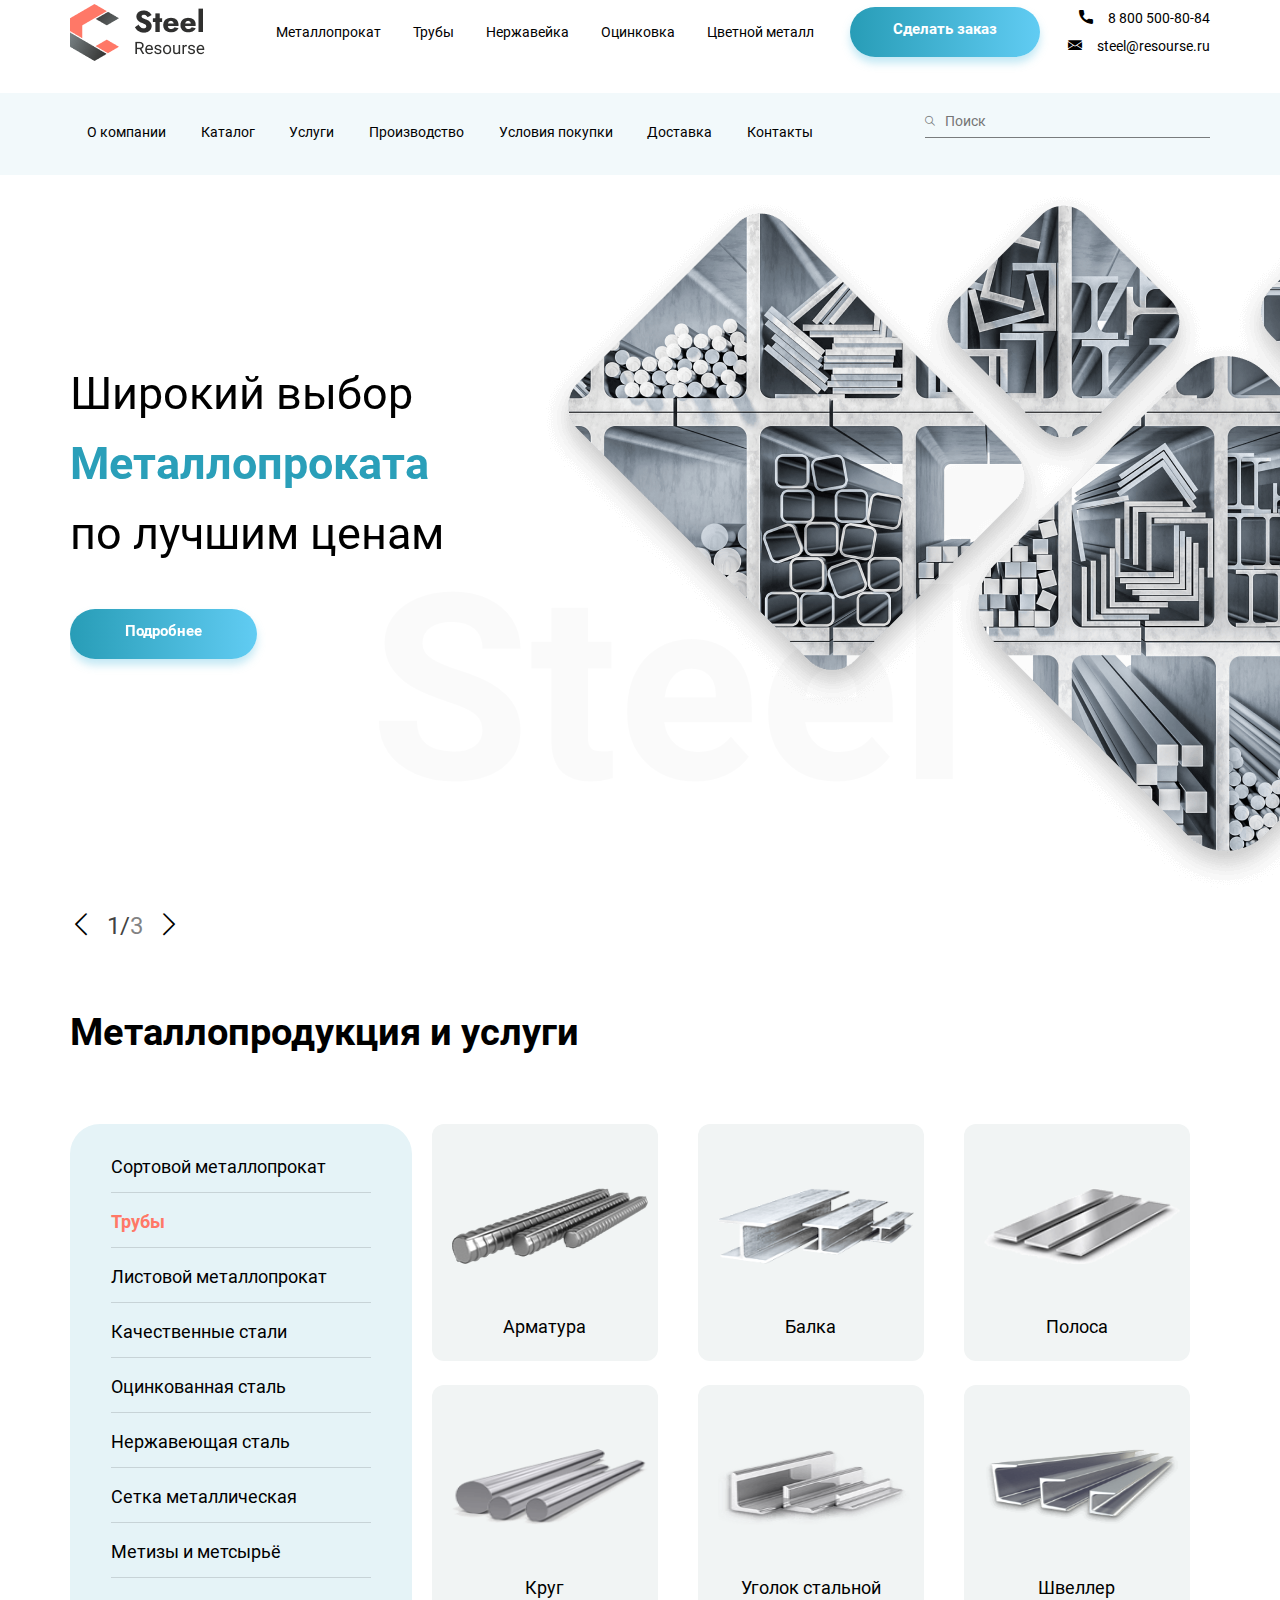
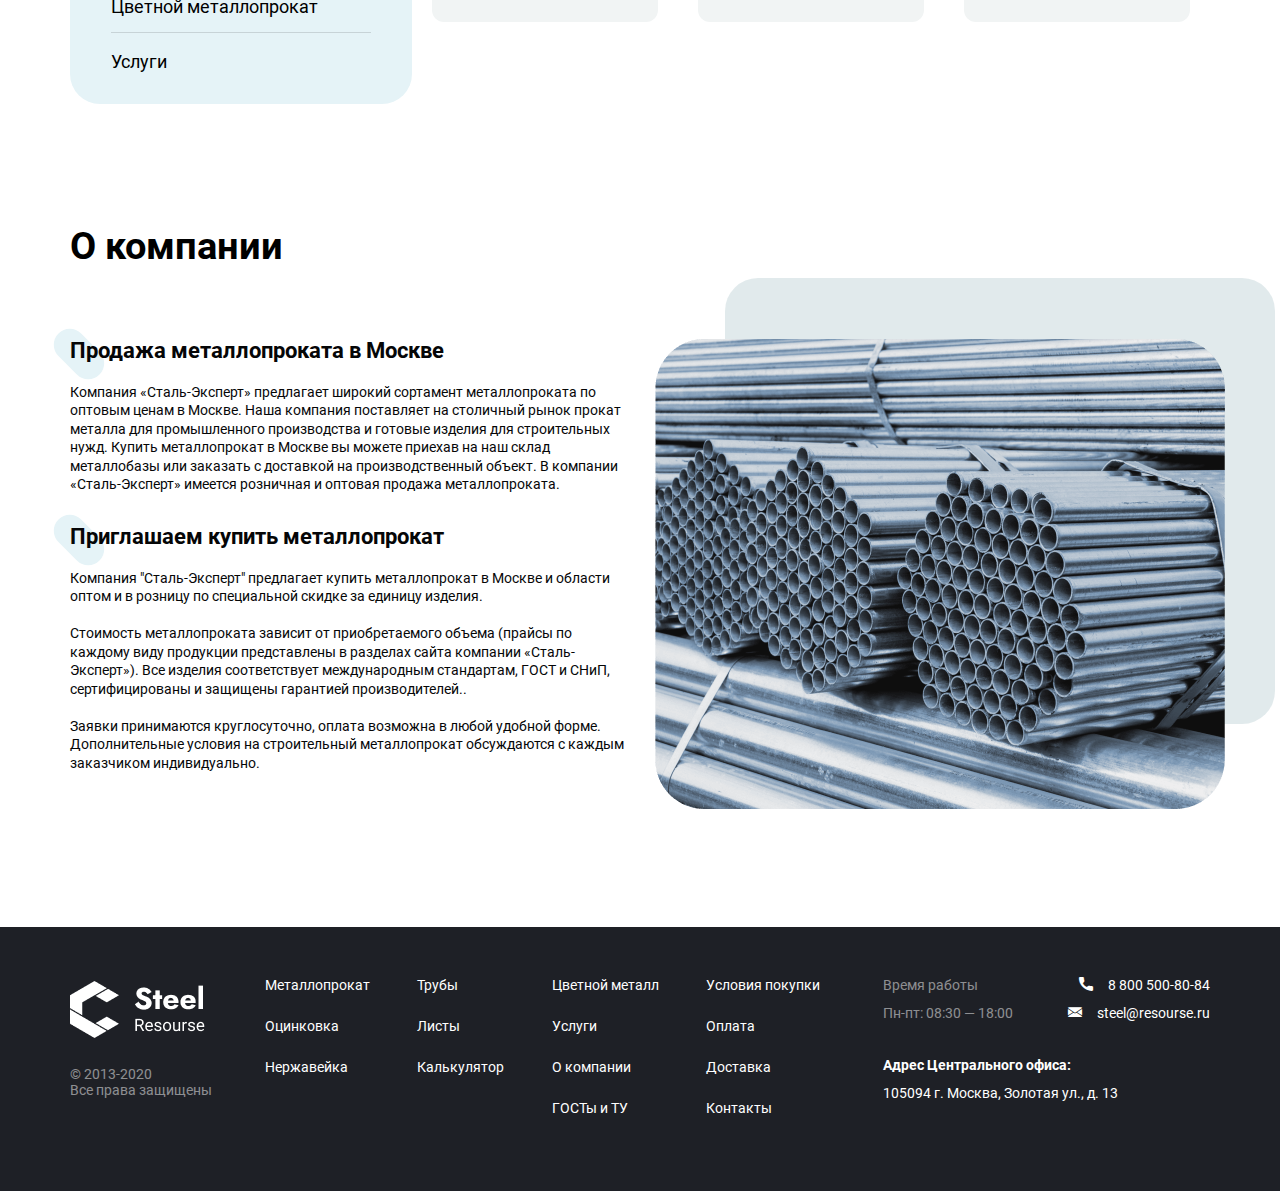
==== commit 41ebf76c: "v1.1" ====
--- a/index.html
+++ b/index.html
@@ -40,7 +40,10 @@
 					</ul>
 					<ul class="navigation_list navigation_list_mobile">
 						<li>
-							<a href="#" class="navigation_links">Цветной металл</a>
+							<a href="#" class="navigation_links">Листы</a>
+						</li>
+						<li>
+							<a href="#" class="navigation_links">Калькулятор</a>
 						</li>
 						<li>
 							<a href="#" class="navigation_links">Услуги</a>
@@ -120,7 +123,7 @@
 	</header>
 	<section class="slider">
 		<div class="container">
-			<div class="row" id="slider-wrap">
+			<div  id="slider-wrap">
 				<div class="slider_item">
 					<div class="slider_text">
 						<h3 class="slider_title">
--- a/css/app.min.css
+++ b/css/app.min.css
@@ -1 +1 @@
-html{-webkit-box-sizing:border-box;box-sizing:border-box;-ms-overflow-style:scrollbar}*,::after,::before{-webkit-box-sizing:inherit;box-sizing:inherit}.container,.container-fluid,.container-lg,.container-md,.container-sm,.container-xl{width:100%;padding-right:15px;padding-left:15px;margin-right:auto;margin-left:auto}@media (min-width:576px){.container,.container-sm{max-width:540px}}@media (min-width:768px){.container,.container-md,.container-sm{max-width:720px}}@media (min-width:992px){.container,.container-lg,.container-md,.container-sm{max-width:960px}}@media (min-width:1200px){.container,.container-lg,.container-md,.container-sm,.container-xl{max-width:1170px}}.row{display:-webkit-box;display:-ms-flexbox;display:flex;-ms-flex-wrap:wrap;flex-wrap:wrap;margin-right:-15px;margin-left:-15px}.no-gutters{margin-right:0;margin-left:0}.no-gutters>.col,.no-gutters>[class*=col-]{padding-right:0;padding-left:0}.col,.col-1,.col-10,.col-11,.col-12,.col-2,.col-3,.col-4,.col-5,.col-6,.col-7,.col-8,.col-9,.col-auto,.col-lg,.col-lg-1,.col-lg-10,.col-lg-11,.col-lg-12,.col-lg-2,.col-lg-3,.col-lg-4,.col-lg-5,.col-lg-6,.col-lg-7,.col-lg-8,.col-lg-9,.col-lg-auto,.col-md,.col-md-1,.col-md-10,.col-md-11,.col-md-12,.col-md-2,.col-md-3,.col-md-4,.col-md-5,.col-md-6,.col-md-7,.col-md-8,.col-md-9,.col-md-auto,.col-sm,.col-sm-1,.col-sm-10,.col-sm-11,.col-sm-12,.col-sm-2,.col-sm-3,.col-sm-4,.col-sm-5,.col-sm-6,.col-sm-7,.col-sm-8,.col-sm-9,.col-sm-auto,.col-xl,.col-xl-1,.col-xl-10,.col-xl-11,.col-xl-12,.col-xl-2,.col-xl-3,.col-xl-4,.col-xl-5,.col-xl-6,.col-xl-7,.col-xl-8,.col-xl-9,.col-xl-auto{position:relative;width:100%;padding-right:15px;padding-left:15px}.col{-ms-flex-preferred-size:0;flex-basis:0;-webkit-box-flex:1;-ms-flex-positive:1;flex-grow:1;max-width:100%}.row-cols-1>*{-webkit-box-flex:0;-ms-flex:0 0 100%;flex:0 0 100%;max-width:100%}.row-cols-2>*{-webkit-box-flex:0;-ms-flex:0 0 50%;flex:0 0 50%;max-width:50%}.row-cols-3>*{-webkit-box-flex:0;-ms-flex:0 0 33.33333%;flex:0 0 33.33333%;max-width:33.33333%}.row-cols-4>*{-webkit-box-flex:0;-ms-flex:0 0 25%;flex:0 0 25%;max-width:25%}.row-cols-5>*{-webkit-box-flex:0;-ms-flex:0 0 20%;flex:0 0 20%;max-width:20%}.row-cols-6>*{-webkit-box-flex:0;-ms-flex:0 0 16.66667%;flex:0 0 16.66667%;max-width:16.66667%}.col-auto{-webkit-box-flex:0;-ms-flex:0 0 auto;flex:0 0 auto;width:auto;max-width:100%}.col-1{-webkit-box-flex:0;-ms-flex:0 0 8.33333%;flex:0 0 8.33333%;max-width:8.33333%}.col-2{-webkit-box-flex:0;-ms-flex:0 0 16.66667%;flex:0 0 16.66667%;max-width:16.66667%}.col-3{-webkit-box-flex:0;-ms-flex:0 0 25%;flex:0 0 25%;max-width:25%}.col-4{-webkit-box-flex:0;-ms-flex:0 0 33.33333%;flex:0 0 33.33333%;max-width:33.33333%}.col-5{-webkit-box-flex:0;-ms-flex:0 0 41.66667%;flex:0 0 41.66667%;max-width:41.66667%}.col-6{-webkit-box-flex:0;-ms-flex:0 0 50%;flex:0 0 50%;max-width:50%}.col-7{-webkit-box-flex:0;-ms-flex:0 0 58.33333%;flex:0 0 58.33333%;max-width:58.33333%}.col-8{-webkit-box-flex:0;-ms-flex:0 0 66.66667%;flex:0 0 66.66667%;max-width:66.66667%}.col-9{-webkit-box-flex:0;-ms-flex:0 0 75%;flex:0 0 75%;max-width:75%}.col-10{-webkit-box-flex:0;-ms-flex:0 0 83.33333%;flex:0 0 83.33333%;max-width:83.33333%}.col-11{-webkit-box-flex:0;-ms-flex:0 0 91.66667%;flex:0 0 91.66667%;max-width:91.66667%}.col-12{-webkit-box-flex:0;-ms-flex:0 0 100%;flex:0 0 100%;max-width:100%}.order-first{-webkit-box-ordinal-group:0;-ms-flex-order:-1;order:-1}.order-last{-webkit-box-ordinal-group:14;-ms-flex-order:13;order:13}.order-0{-webkit-box-ordinal-group:1;-ms-flex-order:0;order:0}.order-1{-webkit-box-ordinal-group:2;-ms-flex-order:1;order:1}.order-2{-webkit-box-ordinal-group:3;-ms-flex-order:2;order:2}.order-3{-webkit-box-ordinal-group:4;-ms-flex-order:3;order:3}.order-4{-webkit-box-ordinal-group:5;-ms-flex-order:4;order:4}.order-5{-webkit-box-ordinal-group:6;-ms-flex-order:5;order:5}.order-6{-webkit-box-ordinal-group:7;-ms-flex-order:6;order:6}.order-7{-webkit-box-ordinal-group:8;-ms-flex-order:7;order:7}.order-8{-webkit-box-ordinal-group:9;-ms-flex-order:8;order:8}.order-9{-webkit-box-ordinal-group:10;-ms-flex-order:9;order:9}.order-10{-webkit-box-ordinal-group:11;-ms-flex-order:10;order:10}.order-11{-webkit-box-ordinal-group:12;-ms-flex-order:11;order:11}.order-12{-webkit-box-ordinal-group:13;-ms-flex-order:12;order:12}.offset-1{margin-left:8.33333%}.offset-2{margin-left:16.66667%}.offset-3{margin-left:25%}.offset-4{margin-left:33.33333%}.offset-5{margin-left:41.66667%}.offset-6{margin-left:50%}.offset-7{margin-left:58.33333%}.offset-8{margin-left:66.66667%}.offset-9{margin-left:75%}.offset-10{margin-left:83.33333%}.offset-11{margin-left:91.66667%}@media (min-width:576px){.col-sm{-ms-flex-preferred-size:0;flex-basis:0;-webkit-box-flex:1;-ms-flex-positive:1;flex-grow:1;max-width:100%}.row-cols-sm-1>*{-webkit-box-flex:0;-ms-flex:0 0 100%;flex:0 0 100%;max-width:100%}.row-cols-sm-2>*{-webkit-box-flex:0;-ms-flex:0 0 50%;flex:0 0 50%;max-width:50%}.row-cols-sm-3>*{-webkit-box-flex:0;-ms-flex:0 0 33.33333%;flex:0 0 33.33333%;max-width:33.33333%}.row-cols-sm-4>*{-webkit-box-flex:0;-ms-flex:0 0 25%;flex:0 0 25%;max-width:25%}.row-cols-sm-5>*{-webkit-box-flex:0;-ms-flex:0 0 20%;flex:0 0 20%;max-width:20%}.row-cols-sm-6>*{-webkit-box-flex:0;-ms-flex:0 0 16.66667%;flex:0 0 16.66667%;max-width:16.66667%}.col-sm-auto{-webkit-box-flex:0;-ms-flex:0 0 auto;flex:0 0 auto;width:auto;max-width:100%}.col-sm-1{-webkit-box-flex:0;-ms-flex:0 0 8.33333%;flex:0 0 8.33333%;max-width:8.33333%}.col-sm-2{-webkit-box-flex:0;-ms-flex:0 0 16.66667%;flex:0 0 16.66667%;max-width:16.66667%}.col-sm-3{-webkit-box-flex:0;-ms-flex:0 0 25%;flex:0 0 25%;max-width:25%}.col-sm-4{-webkit-box-flex:0;-ms-flex:0 0 33.33333%;flex:0 0 33.33333%;max-width:33.33333%}.col-sm-5{-webkit-box-flex:0;-ms-flex:0 0 41.66667%;flex:0 0 41.66667%;max-width:41.66667%}.col-sm-6{-webkit-box-flex:0;-ms-flex:0 0 50%;flex:0 0 50%;max-width:50%}.col-sm-7{-webkit-box-flex:0;-ms-flex:0 0 58.33333%;flex:0 0 58.33333%;max-width:58.33333%}.col-sm-8{-webkit-box-flex:0;-ms-flex:0 0 66.66667%;flex:0 0 66.66667%;max-width:66.66667%}.col-sm-9{-webkit-box-flex:0;-ms-flex:0 0 75%;flex:0 0 75%;max-width:75%}.col-sm-10{-webkit-box-flex:0;-ms-flex:0 0 83.33333%;flex:0 0 83.33333%;max-width:83.33333%}.col-sm-11{-webkit-box-flex:0;-ms-flex:0 0 91.66667%;flex:0 0 91.66667%;max-width:91.66667%}.col-sm-12{-webkit-box-flex:0;-ms-flex:0 0 100%;flex:0 0 100%;max-width:100%}.order-sm-first{-webkit-box-ordinal-group:0;-ms-flex-order:-1;order:-1}.order-sm-last{-webkit-box-ordinal-group:14;-ms-flex-order:13;order:13}.order-sm-0{-webkit-box-ordinal-group:1;-ms-flex-order:0;order:0}.order-sm-1{-webkit-box-ordinal-group:2;-ms-flex-order:1;order:1}.order-sm-2{-webkit-box-ordinal-group:3;-ms-flex-order:2;order:2}.order-sm-3{-webkit-box-ordinal-group:4;-ms-flex-order:3;order:3}.order-sm-4{-webkit-box-ordinal-group:5;-ms-flex-order:4;order:4}.order-sm-5{-webkit-box-ordinal-group:6;-ms-flex-order:5;order:5}.order-sm-6{-webkit-box-ordinal-group:7;-ms-flex-order:6;order:6}.order-sm-7{-webkit-box-ordinal-group:8;-ms-flex-order:7;order:7}.order-sm-8{-webkit-box-ordinal-group:9;-ms-flex-order:8;order:8}.order-sm-9{-webkit-box-ordinal-group:10;-ms-flex-order:9;order:9}.order-sm-10{-webkit-box-ordinal-group:11;-ms-flex-order:10;order:10}.order-sm-11{-webkit-box-ordinal-group:12;-ms-flex-order:11;order:11}.order-sm-12{-webkit-box-ordinal-group:13;-ms-flex-order:12;order:12}.offset-sm-0{margin-left:0}.offset-sm-1{margin-left:8.33333%}.offset-sm-2{margin-left:16.66667%}.offset-sm-3{margin-left:25%}.offset-sm-4{margin-left:33.33333%}.offset-sm-5{margin-left:41.66667%}.offset-sm-6{margin-left:50%}.offset-sm-7{margin-left:58.33333%}.offset-sm-8{margin-left:66.66667%}.offset-sm-9{margin-left:75%}.offset-sm-10{margin-left:83.33333%}.offset-sm-11{margin-left:91.66667%}}@media (min-width:768px){.col-md{-ms-flex-preferred-size:0;flex-basis:0;-webkit-box-flex:1;-ms-flex-positive:1;flex-grow:1;max-width:100%}.row-cols-md-1>*{-webkit-box-flex:0;-ms-flex:0 0 100%;flex:0 0 100%;max-width:100%}.row-cols-md-2>*{-webkit-box-flex:0;-ms-flex:0 0 50%;flex:0 0 50%;max-width:50%}.row-cols-md-3>*{-webkit-box-flex:0;-ms-flex:0 0 33.33333%;flex:0 0 33.33333%;max-width:33.33333%}.row-cols-md-4>*{-webkit-box-flex:0;-ms-flex:0 0 25%;flex:0 0 25%;max-width:25%}.row-cols-md-5>*{-webkit-box-flex:0;-ms-flex:0 0 20%;flex:0 0 20%;max-width:20%}.row-cols-md-6>*{-webkit-box-flex:0;-ms-flex:0 0 16.66667%;flex:0 0 16.66667%;max-width:16.66667%}.col-md-auto{-webkit-box-flex:0;-ms-flex:0 0 auto;flex:0 0 auto;width:auto;max-width:100%}.col-md-1{-webkit-box-flex:0;-ms-flex:0 0 8.33333%;flex:0 0 8.33333%;max-width:8.33333%}.col-md-2{-webkit-box-flex:0;-ms-flex:0 0 16.66667%;flex:0 0 16.66667%;max-width:16.66667%}.col-md-3{-webkit-box-flex:0;-ms-flex:0 0 25%;flex:0 0 25%;max-width:25%}.col-md-4{-webkit-box-flex:0;-ms-flex:0 0 33.33333%;flex:0 0 33.33333%;max-width:33.33333%}.col-md-5{-webkit-box-flex:0;-ms-flex:0 0 41.66667%;flex:0 0 41.66667%;max-width:41.66667%}.col-md-6{-webkit-box-flex:0;-ms-flex:0 0 50%;flex:0 0 50%;max-width:50%}.col-md-7{-webkit-box-flex:0;-ms-flex:0 0 58.33333%;flex:0 0 58.33333%;max-width:58.33333%}.col-md-8{-webkit-box-flex:0;-ms-flex:0 0 66.66667%;flex:0 0 66.66667%;max-width:66.66667%}.col-md-9{-webkit-box-flex:0;-ms-flex:0 0 75%;flex:0 0 75%;max-width:75%}.col-md-10{-webkit-box-flex:0;-ms-flex:0 0 83.33333%;flex:0 0 83.33333%;max-width:83.33333%}.col-md-11{-webkit-box-flex:0;-ms-flex:0 0 91.66667%;flex:0 0 91.66667%;max-width:91.66667%}.col-md-12{-webkit-box-flex:0;-ms-flex:0 0 100%;flex:0 0 100%;max-width:100%}.order-md-first{-webkit-box-ordinal-group:0;-ms-flex-order:-1;order:-1}.order-md-last{-webkit-box-ordinal-group:14;-ms-flex-order:13;order:13}.order-md-0{-webkit-box-ordinal-group:1;-ms-flex-order:0;order:0}.order-md-1{-webkit-box-ordinal-group:2;-ms-flex-order:1;order:1}.order-md-2{-webkit-box-ordinal-group:3;-ms-flex-order:2;order:2}.order-md-3{-webkit-box-ordinal-group:4;-ms-flex-order:3;order:3}.order-md-4{-webkit-box-ordinal-group:5;-ms-flex-order:4;order:4}.order-md-5{-webkit-box-ordinal-group:6;-ms-flex-order:5;order:5}.order-md-6{-webkit-box-ordinal-group:7;-ms-flex-order:6;order:6}.order-md-7{-webkit-box-ordinal-group:8;-ms-flex-order:7;order:7}.order-md-8{-webkit-box-ordinal-group:9;-ms-flex-order:8;order:8}.order-md-9{-webkit-box-ordinal-group:10;-ms-flex-order:9;order:9}.order-md-10{-webkit-box-ordinal-group:11;-ms-flex-order:10;order:10}.order-md-11{-webkit-box-ordinal-group:12;-ms-flex-order:11;order:11}.order-md-12{-webkit-box-ordinal-group:13;-ms-flex-order:12;order:12}.offset-md-0{margin-left:0}.offset-md-1{margin-left:8.33333%}.offset-md-2{margin-left:16.66667%}.offset-md-3{margin-left:25%}.offset-md-4{margin-left:33.33333%}.offset-md-5{margin-left:41.66667%}.offset-md-6{margin-left:50%}.offset-md-7{margin-left:58.33333%}.offset-md-8{margin-left:66.66667%}.offset-md-9{margin-left:75%}.offset-md-10{margin-left:83.33333%}.offset-md-11{margin-left:91.66667%}}@media (min-width:992px){.col-lg{-ms-flex-preferred-size:0;flex-basis:0;-webkit-box-flex:1;-ms-flex-positive:1;flex-grow:1;max-width:100%}.row-cols-lg-1>*{-webkit-box-flex:0;-ms-flex:0 0 100%;flex:0 0 100%;max-width:100%}.row-cols-lg-2>*{-webkit-box-flex:0;-ms-flex:0 0 50%;flex:0 0 50%;max-width:50%}.row-cols-lg-3>*{-webkit-box-flex:0;-ms-flex:0 0 33.33333%;flex:0 0 33.33333%;max-width:33.33333%}.row-cols-lg-4>*{-webkit-box-flex:0;-ms-flex:0 0 25%;flex:0 0 25%;max-width:25%}.row-cols-lg-5>*{-webkit-box-flex:0;-ms-flex:0 0 20%;flex:0 0 20%;max-width:20%}.row-cols-lg-6>*{-webkit-box-flex:0;-ms-flex:0 0 16.66667%;flex:0 0 16.66667%;max-width:16.66667%}.col-lg-auto{-webkit-box-flex:0;-ms-flex:0 0 auto;flex:0 0 auto;width:auto;max-width:100%}.col-lg-1{-webkit-box-flex:0;-ms-flex:0 0 8.33333%;flex:0 0 8.33333%;max-width:8.33333%}.col-lg-2{-webkit-box-flex:0;-ms-flex:0 0 16.66667%;flex:0 0 16.66667%;max-width:16.66667%}.col-lg-3{-webkit-box-flex:0;-ms-flex:0 0 25%;flex:0 0 25%;max-width:25%}.col-lg-4{-webkit-box-flex:0;-ms-flex:0 0 33.33333%;flex:0 0 33.33333%;max-width:33.33333%}.col-lg-5{-webkit-box-flex:0;-ms-flex:0 0 41.66667%;flex:0 0 41.66667%;max-width:41.66667%}.col-lg-6{-webkit-box-flex:0;-ms-flex:0 0 50%;flex:0 0 50%;max-width:50%}.col-lg-7{-webkit-box-flex:0;-ms-flex:0 0 58.33333%;flex:0 0 58.33333%;max-width:58.33333%}.col-lg-8{-webkit-box-flex:0;-ms-flex:0 0 66.66667%;flex:0 0 66.66667%;max-width:66.66667%}.col-lg-9{-webkit-box-flex:0;-ms-flex:0 0 75%;flex:0 0 75%;max-width:75%}.col-lg-10{-webkit-box-flex:0;-ms-flex:0 0 83.33333%;flex:0 0 83.33333%;max-width:83.33333%}.col-lg-11{-webkit-box-flex:0;-ms-flex:0 0 91.66667%;flex:0 0 91.66667%;max-width:91.66667%}.col-lg-12{-webkit-box-flex:0;-ms-flex:0 0 100%;flex:0 0 100%;max-width:100%}.order-lg-first{-webkit-box-ordinal-group:0;-ms-flex-order:-1;order:-1}.order-lg-last{-webkit-box-ordinal-group:14;-ms-flex-order:13;order:13}.order-lg-0{-webkit-box-ordinal-group:1;-ms-flex-order:0;order:0}.order-lg-1{-webkit-box-ordinal-group:2;-ms-flex-order:1;order:1}.order-lg-2{-webkit-box-ordinal-group:3;-ms-flex-order:2;order:2}.order-lg-3{-webkit-box-ordinal-group:4;-ms-flex-order:3;order:3}.order-lg-4{-webkit-box-ordinal-group:5;-ms-flex-order:4;order:4}.order-lg-5{-webkit-box-ordinal-group:6;-ms-flex-order:5;order:5}.order-lg-6{-webkit-box-ordinal-group:7;-ms-flex-order:6;order:6}.order-lg-7{-webkit-box-ordinal-group:8;-ms-flex-order:7;order:7}.order-lg-8{-webkit-box-ordinal-group:9;-ms-flex-order:8;order:8}.order-lg-9{-webkit-box-ordinal-group:10;-ms-flex-order:9;order:9}.order-lg-10{-webkit-box-ordinal-group:11;-ms-flex-order:10;order:10}.order-lg-11{-webkit-box-ordinal-group:12;-ms-flex-order:11;order:11}.order-lg-12{-webkit-box-ordinal-group:13;-ms-flex-order:12;order:12}.offset-lg-0{margin-left:0}.offset-lg-1{margin-left:8.33333%}.offset-lg-2{margin-left:16.66667%}.offset-lg-3{margin-left:25%}.offset-lg-4{margin-left:33.33333%}.offset-lg-5{margin-left:41.66667%}.offset-lg-6{margin-left:50%}.offset-lg-7{margin-left:58.33333%}.offset-lg-8{margin-left:66.66667%}.offset-lg-9{margin-left:75%}.offset-lg-10{margin-left:83.33333%}.offset-lg-11{margin-left:91.66667%}}@media (min-width:1200px){.col-xl{-ms-flex-preferred-size:0;flex-basis:0;-webkit-box-flex:1;-ms-flex-positive:1;flex-grow:1;max-width:100%}.row-cols-xl-1>*{-webkit-box-flex:0;-ms-flex:0 0 100%;flex:0 0 100%;max-width:100%}.row-cols-xl-2>*{-webkit-box-flex:0;-ms-flex:0 0 50%;flex:0 0 50%;max-width:50%}.row-cols-xl-3>*{-webkit-box-flex:0;-ms-flex:0 0 33.33333%;flex:0 0 33.33333%;max-width:33.33333%}.row-cols-xl-4>*{-webkit-box-flex:0;-ms-flex:0 0 25%;flex:0 0 25%;max-width:25%}.row-cols-xl-5>*{-webkit-box-flex:0;-ms-flex:0 0 20%;flex:0 0 20%;max-width:20%}.row-cols-xl-6>*{-webkit-box-flex:0;-ms-flex:0 0 16.66667%;flex:0 0 16.66667%;max-width:16.66667%}.col-xl-auto{-webkit-box-flex:0;-ms-flex:0 0 auto;flex:0 0 auto;width:auto;max-width:100%}.col-xl-1{-webkit-box-flex:0;-ms-flex:0 0 8.33333%;flex:0 0 8.33333%;max-width:8.33333%}.col-xl-2{-webkit-box-flex:0;-ms-flex:0 0 16.66667%;flex:0 0 16.66667%;max-width:16.66667%}.col-xl-3{-webkit-box-flex:0;-ms-flex:0 0 25%;flex:0 0 25%;max-width:25%}.col-xl-4{-webkit-box-flex:0;-ms-flex:0 0 33.33333%;flex:0 0 33.33333%;max-width:33.33333%}.col-xl-5{-webkit-box-flex:0;-ms-flex:0 0 41.66667%;flex:0 0 41.66667%;max-width:41.66667%}.col-xl-6{-webkit-box-flex:0;-ms-flex:0 0 50%;flex:0 0 50%;max-width:50%}.col-xl-7{-webkit-box-flex:0;-ms-flex:0 0 58.33333%;flex:0 0 58.33333%;max-width:58.33333%}.col-xl-8{-webkit-box-flex:0;-ms-flex:0 0 66.66667%;flex:0 0 66.66667%;max-width:66.66667%}.col-xl-9{-webkit-box-flex:0;-ms-flex:0 0 75%;flex:0 0 75%;max-width:75%}.col-xl-10{-webkit-box-flex:0;-ms-flex:0 0 83.33333%;flex:0 0 83.33333%;max-width:83.33333%}.col-xl-11{-webkit-box-flex:0;-ms-flex:0 0 91.66667%;flex:0 0 91.66667%;max-width:91.66667%}.col-xl-12{-webkit-box-flex:0;-ms-flex:0 0 100%;flex:0 0 100%;max-width:100%}.order-xl-first{-webkit-box-ordinal-group:0;-ms-flex-order:-1;order:-1}.order-xl-last{-webkit-box-ordinal-group:14;-ms-flex-order:13;order:13}.order-xl-0{-webkit-box-ordinal-group:1;-ms-flex-order:0;order:0}.order-xl-1{-webkit-box-ordinal-group:2;-ms-flex-order:1;order:1}.order-xl-2{-webkit-box-ordinal-group:3;-ms-flex-order:2;order:2}.order-xl-3{-webkit-box-ordinal-group:4;-ms-flex-order:3;order:3}.order-xl-4{-webkit-box-ordinal-group:5;-ms-flex-order:4;order:4}.order-xl-5{-webkit-box-ordinal-group:6;-ms-flex-order:5;order:5}.order-xl-6{-webkit-box-ordinal-group:7;-ms-flex-order:6;order:6}.order-xl-7{-webkit-box-ordinal-group:8;-ms-flex-order:7;order:7}.order-xl-8{-webkit-box-ordinal-group:9;-ms-flex-order:8;order:8}.order-xl-9{-webkit-box-ordinal-group:10;-ms-flex-order:9;order:9}.order-xl-10{-webkit-box-ordinal-group:11;-ms-flex-order:10;order:10}.order-xl-11{-webkit-box-ordinal-group:12;-ms-flex-order:11;order:11}.order-xl-12{-webkit-box-ordinal-group:13;-ms-flex-order:12;order:12}.offset-xl-0{margin-left:0}.offset-xl-1{margin-left:8.33333%}.offset-xl-2{margin-left:16.66667%}.offset-xl-3{margin-left:25%}.offset-xl-4{margin-left:33.33333%}.offset-xl-5{margin-left:41.66667%}.offset-xl-6{margin-left:50%}.offset-xl-7{margin-left:58.33333%}.offset-xl-8{margin-left:66.66667%}.offset-xl-9{margin-left:75%}.offset-xl-10{margin-left:83.33333%}.offset-xl-11{margin-left:91.66667%}}.d-none{display:none!important}.d-inline{display:inline!important}.d-inline-block{display:inline-block!important}.d-block{display:block!important}.d-table{display:table!important}.d-table-row{display:table-row!important}.d-table-cell{display:table-cell!important}.d-flex{display:-webkit-box!important;display:-ms-flexbox!important;display:flex!important}.d-inline-flex{display:-webkit-inline-box!important;display:-ms-inline-flexbox!important;display:inline-flex!important}@media (min-width:576px){.d-sm-none{display:none!important}.d-sm-inline{display:inline!important}.d-sm-inline-block{display:inline-block!important}.d-sm-block{display:block!important}.d-sm-table{display:table!important}.d-sm-table-row{display:table-row!important}.d-sm-table-cell{display:table-cell!important}.d-sm-flex{display:-webkit-box!important;display:-ms-flexbox!important;display:flex!important}.d-sm-inline-flex{display:-webkit-inline-box!important;display:-ms-inline-flexbox!important;display:inline-flex!important}}@media (min-width:768px){.d-md-none{display:none!important}.d-md-inline{display:inline!important}.d-md-inline-block{display:inline-block!important}.d-md-block{display:block!important}.d-md-table{display:table!important}.d-md-table-row{display:table-row!important}.d-md-table-cell{display:table-cell!important}.d-md-flex{display:-webkit-box!important;display:-ms-flexbox!important;display:flex!important}.d-md-inline-flex{display:-webkit-inline-box!important;display:-ms-inline-flexbox!important;display:inline-flex!important}}@media (min-width:992px){.d-lg-none{display:none!important}.d-lg-inline{display:inline!important}.d-lg-inline-block{display:inline-block!important}.d-lg-block{display:block!important}.d-lg-table{display:table!important}.d-lg-table-row{display:table-row!important}.d-lg-table-cell{display:table-cell!important}.d-lg-flex{display:-webkit-box!important;display:-ms-flexbox!important;display:flex!important}.d-lg-inline-flex{display:-webkit-inline-box!important;display:-ms-inline-flexbox!important;display:inline-flex!important}}@media (min-width:1200px){.d-xl-none{display:none!important}.d-xl-inline{display:inline!important}.d-xl-inline-block{display:inline-block!important}.d-xl-block{display:block!important}.d-xl-table{display:table!important}.d-xl-table-row{display:table-row!important}.d-xl-table-cell{display:table-cell!important}.d-xl-flex{display:-webkit-box!important;display:-ms-flexbox!important;display:flex!important}.d-xl-inline-flex{display:-webkit-inline-box!important;display:-ms-inline-flexbox!important;display:inline-flex!important}}@media print{.d-print-none{display:none!important}.d-print-inline{display:inline!important}.d-print-inline-block{display:inline-block!important}.d-print-block{display:block!important}.d-print-table{display:table!important}.d-print-table-row{display:table-row!important}.d-print-table-cell{display:table-cell!important}.d-print-flex{display:-webkit-box!important;display:-ms-flexbox!important;display:flex!important}.d-print-inline-flex{display:-webkit-inline-box!important;display:-ms-inline-flexbox!important;display:inline-flex!important}}.flex-row{-webkit-box-orient:horizontal!important;-webkit-box-direction:normal!important;-ms-flex-direction:row!important;flex-direction:row!important}.flex-column{-webkit-box-orient:vertical!important;-webkit-box-direction:normal!important;-ms-flex-direction:column!important;flex-direction:column!important}.flex-row-reverse{-webkit-box-orient:horizontal!important;-webkit-box-direction:reverse!important;-ms-flex-direction:row-reverse!important;flex-direction:row-reverse!important}.flex-column-reverse{-webkit-box-orient:vertical!important;-webkit-box-direction:reverse!important;-ms-flex-direction:column-reverse!important;flex-direction:column-reverse!important}.flex-wrap{-ms-flex-wrap:wrap!important;flex-wrap:wrap!important}.flex-nowrap{-ms-flex-wrap:nowrap!important;flex-wrap:nowrap!important}.flex-wrap-reverse{-ms-flex-wrap:wrap-reverse!important;flex-wrap:wrap-reverse!important}.flex-fill{-webkit-box-flex:1!important;-ms-flex:1 1 auto!important;flex:1 1 auto!important}.flex-grow-0{-webkit-box-flex:0!important;-ms-flex-positive:0!important;flex-grow:0!important}.flex-grow-1{-webkit-box-flex:1!important;-ms-flex-positive:1!important;flex-grow:1!important}.flex-shrink-0{-ms-flex-negative:0!important;flex-shrink:0!important}.flex-shrink-1{-ms-flex-negative:1!important;flex-shrink:1!important}.justify-content-start{-webkit-box-pack:start!important;-ms-flex-pack:start!important;justify-content:flex-start!important}.justify-content-end{-webkit-box-pack:end!important;-ms-flex-pack:end!important;justify-content:flex-end!important}.justify-content-center{-webkit-box-pack:center!important;-ms-flex-pack:center!important;justify-content:center!important}.justify-content-between{-webkit-box-pack:justify!important;-ms-flex-pack:justify!important;justify-content:space-between!important}.justify-content-around{-ms-flex-pack:distribute!important;justify-content:space-around!important}.align-items-start{-webkit-box-align:start!important;-ms-flex-align:start!important;align-items:flex-start!important}.align-items-end{-webkit-box-align:end!important;-ms-flex-align:end!important;align-items:flex-end!important}.align-items-center{-webkit-box-align:center!important;-ms-flex-align:center!important;align-items:center!important}.align-items-baseline{-webkit-box-align:baseline!important;-ms-flex-align:baseline!important;align-items:baseline!important}.align-items-stretch{-webkit-box-align:stretch!important;-ms-flex-align:stretch!important;align-items:stretch!important}.align-content-start{-ms-flex-line-pack:start!important;align-content:flex-start!important}.align-content-end{-ms-flex-line-pack:end!important;align-content:flex-end!important}.align-content-center{-ms-flex-line-pack:center!important;align-content:center!important}.align-content-between{-ms-flex-line-pack:justify!important;align-content:space-between!important}.align-content-around{-ms-flex-line-pack:distribute!important;align-content:space-around!important}.align-content-stretch{-ms-flex-line-pack:stretch!important;align-content:stretch!important}.align-self-auto{-ms-flex-item-align:auto!important;-ms-grid-row-align:auto!important;align-self:auto!important}.align-self-start{-ms-flex-item-align:start!important;align-self:flex-start!important}.align-self-end{-ms-flex-item-align:end!important;align-self:flex-end!important}.align-self-center{-ms-flex-item-align:center!important;-ms-grid-row-align:center!important;align-self:center!important}.align-self-baseline{-ms-flex-item-align:baseline!important;align-self:baseline!important}.align-self-stretch{-ms-flex-item-align:stretch!important;-ms-grid-row-align:stretch!important;align-self:stretch!important}@media (min-width:576px){.flex-sm-row{-webkit-box-orient:horizontal!important;-webkit-box-direction:normal!important;-ms-flex-direction:row!important;flex-direction:row!important}.flex-sm-column{-webkit-box-orient:vertical!important;-webkit-box-direction:normal!important;-ms-flex-direction:column!important;flex-direction:column!important}.flex-sm-row-reverse{-webkit-box-orient:horizontal!important;-webkit-box-direction:reverse!important;-ms-flex-direction:row-reverse!important;flex-direction:row-reverse!important}.flex-sm-column-reverse{-webkit-box-orient:vertical!important;-webkit-box-direction:reverse!important;-ms-flex-direction:column-reverse!important;flex-direction:column-reverse!important}.flex-sm-wrap{-ms-flex-wrap:wrap!important;flex-wrap:wrap!important}.flex-sm-nowrap{-ms-flex-wrap:nowrap!important;flex-wrap:nowrap!important}.flex-sm-wrap-reverse{-ms-flex-wrap:wrap-reverse!important;flex-wrap:wrap-reverse!important}.flex-sm-fill{-webkit-box-flex:1!important;-ms-flex:1 1 auto!important;flex:1 1 auto!important}.flex-sm-grow-0{-webkit-box-flex:0!important;-ms-flex-positive:0!important;flex-grow:0!important}.flex-sm-grow-1{-webkit-box-flex:1!important;-ms-flex-positive:1!important;flex-grow:1!important}.flex-sm-shrink-0{-ms-flex-negative:0!important;flex-shrink:0!important}.flex-sm-shrink-1{-ms-flex-negative:1!important;flex-shrink:1!important}.justify-content-sm-start{-webkit-box-pack:start!important;-ms-flex-pack:start!important;justify-content:flex-start!important}.justify-content-sm-end{-webkit-box-pack:end!important;-ms-flex-pack:end!important;justify-content:flex-end!important}.justify-content-sm-center{-webkit-box-pack:center!important;-ms-flex-pack:center!important;justify-content:center!important}.justify-content-sm-between{-webkit-box-pack:justify!important;-ms-flex-pack:justify!important;justify-content:space-between!important}.justify-content-sm-around{-ms-flex-pack:distribute!important;justify-content:space-around!important}.align-items-sm-start{-webkit-box-align:start!important;-ms-flex-align:start!important;align-items:flex-start!important}.align-items-sm-end{-webkit-box-align:end!important;-ms-flex-align:end!important;align-items:flex-end!important}.align-items-sm-center{-webkit-box-align:center!important;-ms-flex-align:center!important;align-items:center!important}.align-items-sm-baseline{-webkit-box-align:baseline!important;-ms-flex-align:baseline!important;align-items:baseline!important}.align-items-sm-stretch{-webkit-box-align:stretch!important;-ms-flex-align:stretch!important;align-items:stretch!important}.align-content-sm-start{-ms-flex-line-pack:start!important;align-content:flex-start!important}.align-content-sm-end{-ms-flex-line-pack:end!important;align-content:flex-end!important}.align-content-sm-center{-ms-flex-line-pack:center!important;align-content:center!important}.align-content-sm-between{-ms-flex-line-pack:justify!important;align-content:space-between!important}.align-content-sm-around{-ms-flex-line-pack:distribute!important;align-content:space-around!important}.align-content-sm-stretch{-ms-flex-line-pack:stretch!important;align-content:stretch!important}.align-self-sm-auto{-ms-flex-item-align:auto!important;-ms-grid-row-align:auto!important;align-self:auto!important}.align-self-sm-start{-ms-flex-item-align:start!important;align-self:flex-start!important}.align-self-sm-end{-ms-flex-item-align:end!important;align-self:flex-end!important}.align-self-sm-center{-ms-flex-item-align:center!important;-ms-grid-row-align:center!important;align-self:center!important}.align-self-sm-baseline{-ms-flex-item-align:baseline!important;align-self:baseline!important}.align-self-sm-stretch{-ms-flex-item-align:stretch!important;-ms-grid-row-align:stretch!important;align-self:stretch!important}}@media (min-width:768px){.flex-md-row{-webkit-box-orient:horizontal!important;-webkit-box-direction:normal!important;-ms-flex-direction:row!important;flex-direction:row!important}.flex-md-column{-webkit-box-orient:vertical!important;-webkit-box-direction:normal!important;-ms-flex-direction:column!important;flex-direction:column!important}.flex-md-row-reverse{-webkit-box-orient:horizontal!important;-webkit-box-direction:reverse!important;-ms-flex-direction:row-reverse!important;flex-direction:row-reverse!important}.flex-md-column-reverse{-webkit-box-orient:vertical!important;-webkit-box-direction:reverse!important;-ms-flex-direction:column-reverse!important;flex-direction:column-reverse!important}.flex-md-wrap{-ms-flex-wrap:wrap!important;flex-wrap:wrap!important}.flex-md-nowrap{-ms-flex-wrap:nowrap!important;flex-wrap:nowrap!important}.flex-md-wrap-reverse{-ms-flex-wrap:wrap-reverse!important;flex-wrap:wrap-reverse!important}.flex-md-fill{-webkit-box-flex:1!important;-ms-flex:1 1 auto!important;flex:1 1 auto!important}.flex-md-grow-0{-webkit-box-flex:0!important;-ms-flex-positive:0!important;flex-grow:0!important}.flex-md-grow-1{-webkit-box-flex:1!important;-ms-flex-positive:1!important;flex-grow:1!important}.flex-md-shrink-0{-ms-flex-negative:0!important;flex-shrink:0!important}.flex-md-shrink-1{-ms-flex-negative:1!important;flex-shrink:1!important}.justify-content-md-start{-webkit-box-pack:start!important;-ms-flex-pack:start!important;justify-content:flex-start!important}.justify-content-md-end{-webkit-box-pack:end!important;-ms-flex-pack:end!important;justify-content:flex-end!important}.justify-content-md-center{-webkit-box-pack:center!important;-ms-flex-pack:center!important;justify-content:center!important}.justify-content-md-between{-webkit-box-pack:justify!important;-ms-flex-pack:justify!important;justify-content:space-between!important}.justify-content-md-around{-ms-flex-pack:distribute!important;justify-content:space-around!important}.align-items-md-start{-webkit-box-align:start!important;-ms-flex-align:start!important;align-items:flex-start!important}.align-items-md-end{-webkit-box-align:end!important;-ms-flex-align:end!important;align-items:flex-end!important}.align-items-md-center{-webkit-box-align:center!important;-ms-flex-align:center!important;align-items:center!important}.align-items-md-baseline{-webkit-box-align:baseline!important;-ms-flex-align:baseline!important;align-items:baseline!important}.align-items-md-stretch{-webkit-box-align:stretch!important;-ms-flex-align:stretch!important;align-items:stretch!important}.align-content-md-start{-ms-flex-line-pack:start!important;align-content:flex-start!important}.align-content-md-end{-ms-flex-line-pack:end!important;align-content:flex-end!important}.align-content-md-center{-ms-flex-line-pack:center!important;align-content:center!important}.align-content-md-between{-ms-flex-line-pack:justify!important;align-content:space-between!important}.align-content-md-around{-ms-flex-line-pack:distribute!important;align-content:space-around!important}.align-content-md-stretch{-ms-flex-line-pack:stretch!important;align-content:stretch!important}.align-self-md-auto{-ms-flex-item-align:auto!important;-ms-grid-row-align:auto!important;align-self:auto!important}.align-self-md-start{-ms-flex-item-align:start!important;align-self:flex-start!important}.align-self-md-end{-ms-flex-item-align:end!important;align-self:flex-end!important}.align-self-md-center{-ms-flex-item-align:center!important;-ms-grid-row-align:center!important;align-self:center!important}.align-self-md-baseline{-ms-flex-item-align:baseline!important;align-self:baseline!important}.align-self-md-stretch{-ms-flex-item-align:stretch!important;-ms-grid-row-align:stretch!important;align-self:stretch!important}}@media (min-width:992px){.flex-lg-row{-webkit-box-orient:horizontal!important;-webkit-box-direction:normal!important;-ms-flex-direction:row!important;flex-direction:row!important}.flex-lg-column{-webkit-box-orient:vertical!important;-webkit-box-direction:normal!important;-ms-flex-direction:column!important;flex-direction:column!important}.flex-lg-row-reverse{-webkit-box-orient:horizontal!important;-webkit-box-direction:reverse!important;-ms-flex-direction:row-reverse!important;flex-direction:row-reverse!important}.flex-lg-column-reverse{-webkit-box-orient:vertical!important;-webkit-box-direction:reverse!important;-ms-flex-direction:column-reverse!important;flex-direction:column-reverse!important}.flex-lg-wrap{-ms-flex-wrap:wrap!important;flex-wrap:wrap!important}.flex-lg-nowrap{-ms-flex-wrap:nowrap!important;flex-wrap:nowrap!important}.flex-lg-wrap-reverse{-ms-flex-wrap:wrap-reverse!important;flex-wrap:wrap-reverse!important}.flex-lg-fill{-webkit-box-flex:1!important;-ms-flex:1 1 auto!important;flex:1 1 auto!important}.flex-lg-grow-0{-webkit-box-flex:0!important;-ms-flex-positive:0!important;flex-grow:0!important}.flex-lg-grow-1{-webkit-box-flex:1!important;-ms-flex-positive:1!important;flex-grow:1!important}.flex-lg-shrink-0{-ms-flex-negative:0!important;flex-shrink:0!important}.flex-lg-shrink-1{-ms-flex-negative:1!important;flex-shrink:1!important}.justify-content-lg-start{-webkit-box-pack:start!important;-ms-flex-pack:start!important;justify-content:flex-start!important}.justify-content-lg-end{-webkit-box-pack:end!important;-ms-flex-pack:end!important;justify-content:flex-end!important}.justify-content-lg-center{-webkit-box-pack:center!important;-ms-flex-pack:center!important;justify-content:center!important}.justify-content-lg-between{-webkit-box-pack:justify!important;-ms-flex-pack:justify!important;justify-content:space-between!important}.justify-content-lg-around{-ms-flex-pack:distribute!important;justify-content:space-around!important}.align-items-lg-start{-webkit-box-align:start!important;-ms-flex-align:start!important;align-items:flex-start!important}.align-items-lg-end{-webkit-box-align:end!important;-ms-flex-align:end!important;align-items:flex-end!important}.align-items-lg-center{-webkit-box-align:center!important;-ms-flex-align:center!important;align-items:center!important}.align-items-lg-baseline{-webkit-box-align:baseline!important;-ms-flex-align:baseline!important;align-items:baseline!important}.align-items-lg-stretch{-webkit-box-align:stretch!important;-ms-flex-align:stretch!important;align-items:stretch!important}.align-content-lg-start{-ms-flex-line-pack:start!important;align-content:flex-start!important}.align-content-lg-end{-ms-flex-line-pack:end!important;align-content:flex-end!important}.align-content-lg-center{-ms-flex-line-pack:center!important;align-content:center!important}.align-content-lg-between{-ms-flex-line-pack:justify!important;align-content:space-between!important}.align-content-lg-around{-ms-flex-line-pack:distribute!important;align-content:space-around!important}.align-content-lg-stretch{-ms-flex-line-pack:stretch!important;align-content:stretch!important}.align-self-lg-auto{-ms-flex-item-align:auto!important;-ms-grid-row-align:auto!important;align-self:auto!important}.align-self-lg-start{-ms-flex-item-align:start!important;align-self:flex-start!important}.align-self-lg-end{-ms-flex-item-align:end!important;align-self:flex-end!important}.align-self-lg-center{-ms-flex-item-align:center!important;-ms-grid-row-align:center!important;align-self:center!important}.align-self-lg-baseline{-ms-flex-item-align:baseline!important;align-self:baseline!important}.align-self-lg-stretch{-ms-flex-item-align:stretch!important;-ms-grid-row-align:stretch!important;align-self:stretch!important}}@media (min-width:1200px){.flex-xl-row{-webkit-box-orient:horizontal!important;-webkit-box-direction:normal!important;-ms-flex-direction:row!important;flex-direction:row!important}.flex-xl-column{-webkit-box-orient:vertical!important;-webkit-box-direction:normal!important;-ms-flex-direction:column!important;flex-direction:column!important}.flex-xl-row-reverse{-webkit-box-orient:horizontal!important;-webkit-box-direction:reverse!important;-ms-flex-direction:row-reverse!important;flex-direction:row-reverse!important}.flex-xl-column-reverse{-webkit-box-orient:vertical!important;-webkit-box-direction:reverse!important;-ms-flex-direction:column-reverse!important;flex-direction:column-reverse!important}.flex-xl-wrap{-ms-flex-wrap:wrap!important;flex-wrap:wrap!important}.flex-xl-nowrap{-ms-flex-wrap:nowrap!important;flex-wrap:nowrap!important}.flex-xl-wrap-reverse{-ms-flex-wrap:wrap-reverse!important;flex-wrap:wrap-reverse!important}.flex-xl-fill{-webkit-box-flex:1!important;-ms-flex:1 1 auto!important;flex:1 1 auto!important}.flex-xl-grow-0{-webkit-box-flex:0!important;-ms-flex-positive:0!important;flex-grow:0!important}.flex-xl-grow-1{-webkit-box-flex:1!important;-ms-flex-positive:1!important;flex-grow:1!important}.flex-xl-shrink-0{-ms-flex-negative:0!important;flex-shrink:0!important}.flex-xl-shrink-1{-ms-flex-negative:1!important;flex-shrink:1!important}.justify-content-xl-start{-webkit-box-pack:start!important;-ms-flex-pack:start!important;justify-content:flex-start!important}.justify-content-xl-end{-webkit-box-pack:end!important;-ms-flex-pack:end!important;justify-content:flex-end!important}.justify-content-xl-center{-webkit-box-pack:center!important;-ms-flex-pack:center!important;justify-content:center!important}.justify-content-xl-between{-webkit-box-pack:justify!important;-ms-flex-pack:justify!important;justify-content:space-between!important}.justify-content-xl-around{-ms-flex-pack:distribute!important;justify-content:space-around!important}.align-items-xl-start{-webkit-box-align:start!important;-ms-flex-align:start!important;align-items:flex-start!important}.align-items-xl-end{-webkit-box-align:end!important;-ms-flex-align:end!important;align-items:flex-end!important}.align-items-xl-center{-webkit-box-align:center!important;-ms-flex-align:center!important;align-items:center!important}.align-items-xl-baseline{-webkit-box-align:baseline!important;-ms-flex-align:baseline!important;align-items:baseline!important}.align-items-xl-stretch{-webkit-box-align:stretch!important;-ms-flex-align:stretch!important;align-items:stretch!important}.align-content-xl-start{-ms-flex-line-pack:start!important;align-content:flex-start!important}.align-content-xl-end{-ms-flex-line-pack:end!important;align-content:flex-end!important}.align-content-xl-center{-ms-flex-line-pack:center!important;align-content:center!important}.align-content-xl-between{-ms-flex-line-pack:justify!important;align-content:space-between!important}.align-content-xl-around{-ms-flex-line-pack:distribute!important;align-content:space-around!important}.align-content-xl-stretch{-ms-flex-line-pack:stretch!important;align-content:stretch!important}.align-self-xl-auto{-ms-flex-item-align:auto!important;-ms-grid-row-align:auto!important;align-self:auto!important}.align-self-xl-start{-ms-flex-item-align:start!important;align-self:flex-start!important}.align-self-xl-end{-ms-flex-item-align:end!important;align-self:flex-end!important}.align-self-xl-center{-ms-flex-item-align:center!important;-ms-grid-row-align:center!important;align-self:center!important}.align-self-xl-baseline{-ms-flex-item-align:baseline!important;align-self:baseline!important}.align-self-xl-stretch{-ms-flex-item-align:stretch!important;-ms-grid-row-align:stretch!important;align-self:stretch!important}}.m-0{margin:0!important}.mt-0,.my-0{margin-top:0!important}.mr-0,.mx-0{margin-right:0!important}.mb-0,.my-0{margin-bottom:0!important}.ml-0,.mx-0{margin-left:0!important}.m-1{margin:.25rem!important}.mt-1,.my-1{margin-top:.25rem!important}.mr-1,.mx-1{margin-right:.25rem!important}.mb-1,.my-1{margin-bottom:.25rem!important}.ml-1,.mx-1{margin-left:.25rem!important}.m-2{margin:.5rem!important}.mt-2,.my-2{margin-top:.5rem!important}.mr-2,.mx-2{margin-right:.5rem!important}.mb-2,.my-2{margin-bottom:.5rem!important}.ml-2,.mx-2{margin-left:.5rem!important}.m-3{margin:1rem!important}.mt-3,.my-3{margin-top:1rem!important}.mr-3,.mx-3{margin-right:1rem!important}.mb-3,.my-3{margin-bottom:1rem!important}.ml-3,.mx-3{margin-left:1rem!important}.m-4{margin:1.5rem!important}.mt-4,.my-4{margin-top:1.5rem!important}.mr-4,.mx-4{margin-right:1.5rem!important}.mb-4,.my-4{margin-bottom:1.5rem!important}.ml-4,.mx-4{margin-left:1.5rem!important}.m-5{margin:3rem!important}.mt-5,.my-5{margin-top:3rem!important}.mr-5,.mx-5{margin-right:3rem!important}.mb-5,.my-5{margin-bottom:3rem!important}.ml-5,.mx-5{margin-left:3rem!important}.p-0{padding:0!important}.pt-0,.py-0{padding-top:0!important}.pr-0,.px-0{padding-right:0!important}.pb-0,.py-0{padding-bottom:0!important}.pl-0,.px-0{padding-left:0!important}.p-1{padding:.25rem!important}.pt-1,.py-1{padding-top:.25rem!important}.pr-1,.px-1{padding-right:.25rem!important}.pb-1,.py-1{padding-bottom:.25rem!important}.pl-1,.px-1{padding-left:.25rem!important}.p-2{padding:.5rem!important}.pt-2,.py-2{padding-top:.5rem!important}.pr-2,.px-2{padding-right:.5rem!important}.pb-2,.py-2{padding-bottom:.5rem!important}.pl-2,.px-2{padding-left:.5rem!important}.p-3{padding:1rem!important}.pt-3,.py-3{padding-top:1rem!important}.pr-3,.px-3{padding-right:1rem!important}.pb-3,.py-3{padding-bottom:1rem!important}.pl-3,.px-3{padding-left:1rem!important}.p-4{padding:1.5rem!important}.pt-4,.py-4{padding-top:1.5rem!important}.pr-4,.px-4{padding-right:1.5rem!important}.pb-4,.py-4{padding-bottom:1.5rem!important}.pl-4,.px-4{padding-left:1.5rem!important}.p-5{padding:3rem!important}.pt-5,.py-5{padding-top:3rem!important}.pr-5,.px-5{padding-right:3rem!important}.pb-5,.py-5{padding-bottom:3rem!important}.pl-5,.px-5{padding-left:3rem!important}.m-n1{margin:-.25rem!important}.mt-n1,.my-n1{margin-top:-.25rem!important}.mr-n1,.mx-n1{margin-right:-.25rem!important}.mb-n1,.my-n1{margin-bottom:-.25rem!important}.ml-n1,.mx-n1{margin-left:-.25rem!important}.m-n2{margin:-.5rem!important}.mt-n2,.my-n2{margin-top:-.5rem!important}.mr-n2,.mx-n2{margin-right:-.5rem!important}.mb-n2,.my-n2{margin-bottom:-.5rem!important}.ml-n2,.mx-n2{margin-left:-.5rem!important}.m-n3{margin:-1rem!important}.mt-n3,.my-n3{margin-top:-1rem!important}.mr-n3,.mx-n3{margin-right:-1rem!important}.mb-n3,.my-n3{margin-bottom:-1rem!important}.ml-n3,.mx-n3{margin-left:-1rem!important}.m-n4{margin:-1.5rem!important}.mt-n4,.my-n4{margin-top:-1.5rem!important}.mr-n4,.mx-n4{margin-right:-1.5rem!important}.mb-n4,.my-n4{margin-bottom:-1.5rem!important}.ml-n4,.mx-n4{margin-left:-1.5rem!important}.m-n5{margin:-3rem!important}.mt-n5,.my-n5{margin-top:-3rem!important}.mr-n5,.mx-n5{margin-right:-3rem!important}.mb-n5,.my-n5{margin-bottom:-3rem!important}.ml-n5,.mx-n5{margin-left:-3rem!important}.m-auto{margin:auto!important}.mt-auto,.my-auto{margin-top:auto!important}.mr-auto,.mx-auto{margin-right:auto!important}.mb-auto,.my-auto{margin-bottom:auto!important}.ml-auto,.mx-auto{margin-left:auto!important}@media (min-width:576px){.m-sm-0{margin:0!important}.mt-sm-0,.my-sm-0{margin-top:0!important}.mr-sm-0,.mx-sm-0{margin-right:0!important}.mb-sm-0,.my-sm-0{margin-bottom:0!important}.ml-sm-0,.mx-sm-0{margin-left:0!important}.m-sm-1{margin:.25rem!important}.mt-sm-1,.my-sm-1{margin-top:.25rem!important}.mr-sm-1,.mx-sm-1{margin-right:.25rem!important}.mb-sm-1,.my-sm-1{margin-bottom:.25rem!important}.ml-sm-1,.mx-sm-1{margin-left:.25rem!important}.m-sm-2{margin:.5rem!important}.mt-sm-2,.my-sm-2{margin-top:.5rem!important}.mr-sm-2,.mx-sm-2{margin-right:.5rem!important}.mb-sm-2,.my-sm-2{margin-bottom:.5rem!important}.ml-sm-2,.mx-sm-2{margin-left:.5rem!important}.m-sm-3{margin:1rem!important}.mt-sm-3,.my-sm-3{margin-top:1rem!important}.mr-sm-3,.mx-sm-3{margin-right:1rem!important}.mb-sm-3,.my-sm-3{margin-bottom:1rem!important}.ml-sm-3,.mx-sm-3{margin-left:1rem!important}.m-sm-4{margin:1.5rem!important}.mt-sm-4,.my-sm-4{margin-top:1.5rem!important}.mr-sm-4,.mx-sm-4{margin-right:1.5rem!important}.mb-sm-4,.my-sm-4{margin-bottom:1.5rem!important}.ml-sm-4,.mx-sm-4{margin-left:1.5rem!important}.m-sm-5{margin:3rem!important}.mt-sm-5,.my-sm-5{margin-top:3rem!important}.mr-sm-5,.mx-sm-5{margin-right:3rem!important}.mb-sm-5,.my-sm-5{margin-bottom:3rem!important}.ml-sm-5,.mx-sm-5{margin-left:3rem!important}.p-sm-0{padding:0!important}.pt-sm-0,.py-sm-0{padding-top:0!important}.pr-sm-0,.px-sm-0{padding-right:0!important}.pb-sm-0,.py-sm-0{padding-bottom:0!important}.pl-sm-0,.px-sm-0{padding-left:0!important}.p-sm-1{padding:.25rem!important}.pt-sm-1,.py-sm-1{padding-top:.25rem!important}.pr-sm-1,.px-sm-1{padding-right:.25rem!important}.pb-sm-1,.py-sm-1{padding-bottom:.25rem!important}.pl-sm-1,.px-sm-1{padding-left:.25rem!important}.p-sm-2{padding:.5rem!important}.pt-sm-2,.py-sm-2{padding-top:.5rem!important}.pr-sm-2,.px-sm-2{padding-right:.5rem!important}.pb-sm-2,.py-sm-2{padding-bottom:.5rem!important}.pl-sm-2,.px-sm-2{padding-left:.5rem!important}.p-sm-3{padding:1rem!important}.pt-sm-3,.py-sm-3{padding-top:1rem!important}.pr-sm-3,.px-sm-3{padding-right:1rem!important}.pb-sm-3,.py-sm-3{padding-bottom:1rem!important}.pl-sm-3,.px-sm-3{padding-left:1rem!important}.p-sm-4{padding:1.5rem!important}.pt-sm-4,.py-sm-4{padding-top:1.5rem!important}.pr-sm-4,.px-sm-4{padding-right:1.5rem!important}.pb-sm-4,.py-sm-4{padding-bottom:1.5rem!important}.pl-sm-4,.px-sm-4{padding-left:1.5rem!important}.p-sm-5{padding:3rem!important}.pt-sm-5,.py-sm-5{padding-top:3rem!important}.pr-sm-5,.px-sm-5{padding-right:3rem!important}.pb-sm-5,.py-sm-5{padding-bottom:3rem!important}.pl-sm-5,.px-sm-5{padding-left:3rem!important}.m-sm-n1{margin:-.25rem!important}.mt-sm-n1,.my-sm-n1{margin-top:-.25rem!important}.mr-sm-n1,.mx-sm-n1{margin-right:-.25rem!important}.mb-sm-n1,.my-sm-n1{margin-bottom:-.25rem!important}.ml-sm-n1,.mx-sm-n1{margin-left:-.25rem!important}.m-sm-n2{margin:-.5rem!important}.mt-sm-n2,.my-sm-n2{margin-top:-.5rem!important}.mr-sm-n2,.mx-sm-n2{margin-right:-.5rem!important}.mb-sm-n2,.my-sm-n2{margin-bottom:-.5rem!important}.ml-sm-n2,.mx-sm-n2{margin-left:-.5rem!important}.m-sm-n3{margin:-1rem!important}.mt-sm-n3,.my-sm-n3{margin-top:-1rem!important}.mr-sm-n3,.mx-sm-n3{margin-right:-1rem!important}.mb-sm-n3,.my-sm-n3{margin-bottom:-1rem!important}.ml-sm-n3,.mx-sm-n3{margin-left:-1rem!important}.m-sm-n4{margin:-1.5rem!important}.mt-sm-n4,.my-sm-n4{margin-top:-1.5rem!important}.mr-sm-n4,.mx-sm-n4{margin-right:-1.5rem!important}.mb-sm-n4,.my-sm-n4{margin-bottom:-1.5rem!important}.ml-sm-n4,.mx-sm-n4{margin-left:-1.5rem!important}.m-sm-n5{margin:-3rem!important}.mt-sm-n5,.my-sm-n5{margin-top:-3rem!important}.mr-sm-n5,.mx-sm-n5{margin-right:-3rem!important}.mb-sm-n5,.my-sm-n5{margin-bottom:-3rem!important}.ml-sm-n5,.mx-sm-n5{margin-left:-3rem!important}.m-sm-auto{margin:auto!important}.mt-sm-auto,.my-sm-auto{margin-top:auto!important}.mr-sm-auto,.mx-sm-auto{margin-right:auto!important}.mb-sm-auto,.my-sm-auto{margin-bottom:auto!important}.ml-sm-auto,.mx-sm-auto{margin-left:auto!important}}@media (min-width:768px){.m-md-0{margin:0!important}.mt-md-0,.my-md-0{margin-top:0!important}.mr-md-0,.mx-md-0{margin-right:0!important}.mb-md-0,.my-md-0{margin-bottom:0!important}.ml-md-0,.mx-md-0{margin-left:0!important}.m-md-1{margin:.25rem!important}.mt-md-1,.my-md-1{margin-top:.25rem!important}.mr-md-1,.mx-md-1{margin-right:.25rem!important}.mb-md-1,.my-md-1{margin-bottom:.25rem!important}.ml-md-1,.mx-md-1{margin-left:.25rem!important}.m-md-2{margin:.5rem!important}.mt-md-2,.my-md-2{margin-top:.5rem!important}.mr-md-2,.mx-md-2{margin-right:.5rem!important}.mb-md-2,.my-md-2{margin-bottom:.5rem!important}.ml-md-2,.mx-md-2{margin-left:.5rem!important}.m-md-3{margin:1rem!important}.mt-md-3,.my-md-3{margin-top:1rem!important}.mr-md-3,.mx-md-3{margin-right:1rem!important}.mb-md-3,.my-md-3{margin-bottom:1rem!important}.ml-md-3,.mx-md-3{margin-left:1rem!important}.m-md-4{margin:1.5rem!important}.mt-md-4,.my-md-4{margin-top:1.5rem!important}.mr-md-4,.mx-md-4{margin-right:1.5rem!important}.mb-md-4,.my-md-4{margin-bottom:1.5rem!important}.ml-md-4,.mx-md-4{margin-left:1.5rem!important}.m-md-5{margin:3rem!important}.mt-md-5,.my-md-5{margin-top:3rem!important}.mr-md-5,.mx-md-5{margin-right:3rem!important}.mb-md-5,.my-md-5{margin-bottom:3rem!important}.ml-md-5,.mx-md-5{margin-left:3rem!important}.p-md-0{padding:0!important}.pt-md-0,.py-md-0{padding-top:0!important}.pr-md-0,.px-md-0{padding-right:0!important}.pb-md-0,.py-md-0{padding-bottom:0!important}.pl-md-0,.px-md-0{padding-left:0!important}.p-md-1{padding:.25rem!important}.pt-md-1,.py-md-1{padding-top:.25rem!important}.pr-md-1,.px-md-1{padding-right:.25rem!important}.pb-md-1,.py-md-1{padding-bottom:.25rem!important}.pl-md-1,.px-md-1{padding-left:.25rem!important}.p-md-2{padding:.5rem!important}.pt-md-2,.py-md-2{padding-top:.5rem!important}.pr-md-2,.px-md-2{padding-right:.5rem!important}.pb-md-2,.py-md-2{padding-bottom:.5rem!important}.pl-md-2,.px-md-2{padding-left:.5rem!important}.p-md-3{padding:1rem!important}.pt-md-3,.py-md-3{padding-top:1rem!important}.pr-md-3,.px-md-3{padding-right:1rem!important}.pb-md-3,.py-md-3{padding-bottom:1rem!important}.pl-md-3,.px-md-3{padding-left:1rem!important}.p-md-4{padding:1.5rem!important}.pt-md-4,.py-md-4{padding-top:1.5rem!important}.pr-md-4,.px-md-4{padding-right:1.5rem!important}.pb-md-4,.py-md-4{padding-bottom:1.5rem!important}.pl-md-4,.px-md-4{padding-left:1.5rem!important}.p-md-5{padding:3rem!important}.pt-md-5,.py-md-5{padding-top:3rem!important}.pr-md-5,.px-md-5{padding-right:3rem!important}.pb-md-5,.py-md-5{padding-bottom:3rem!important}.pl-md-5,.px-md-5{padding-left:3rem!important}.m-md-n1{margin:-.25rem!important}.mt-md-n1,.my-md-n1{margin-top:-.25rem!important}.mr-md-n1,.mx-md-n1{margin-right:-.25rem!important}.mb-md-n1,.my-md-n1{margin-bottom:-.25rem!important}.ml-md-n1,.mx-md-n1{margin-left:-.25rem!important}.m-md-n2{margin:-.5rem!important}.mt-md-n2,.my-md-n2{margin-top:-.5rem!important}.mr-md-n2,.mx-md-n2{margin-right:-.5rem!important}.mb-md-n2,.my-md-n2{margin-bottom:-.5rem!important}.ml-md-n2,.mx-md-n2{margin-left:-.5rem!important}.m-md-n3{margin:-1rem!important}.mt-md-n3,.my-md-n3{margin-top:-1rem!important}.mr-md-n3,.mx-md-n3{margin-right:-1rem!important}.mb-md-n3,.my-md-n3{margin-bottom:-1rem!important}.ml-md-n3,.mx-md-n3{margin-left:-1rem!important}.m-md-n4{margin:-1.5rem!important}.mt-md-n4,.my-md-n4{margin-top:-1.5rem!important}.mr-md-n4,.mx-md-n4{margin-right:-1.5rem!important}.mb-md-n4,.my-md-n4{margin-bottom:-1.5rem!important}.ml-md-n4,.mx-md-n4{margin-left:-1.5rem!important}.m-md-n5{margin:-3rem!important}.mt-md-n5,.my-md-n5{margin-top:-3rem!important}.mr-md-n5,.mx-md-n5{margin-right:-3rem!important}.mb-md-n5,.my-md-n5{margin-bottom:-3rem!important}.ml-md-n5,.mx-md-n5{margin-left:-3rem!important}.m-md-auto{margin:auto!important}.mt-md-auto,.my-md-auto{margin-top:auto!important}.mr-md-auto,.mx-md-auto{margin-right:auto!important}.mb-md-auto,.my-md-auto{margin-bottom:auto!important}.ml-md-auto,.mx-md-auto{margin-left:auto!important}}@media (min-width:992px){.m-lg-0{margin:0!important}.mt-lg-0,.my-lg-0{margin-top:0!important}.mr-lg-0,.mx-lg-0{margin-right:0!important}.mb-lg-0,.my-lg-0{margin-bottom:0!important}.ml-lg-0,.mx-lg-0{margin-left:0!important}.m-lg-1{margin:.25rem!important}.mt-lg-1,.my-lg-1{margin-top:.25rem!important}.mr-lg-1,.mx-lg-1{margin-right:.25rem!important}.mb-lg-1,.my-lg-1{margin-bottom:.25rem!important}.ml-lg-1,.mx-lg-1{margin-left:.25rem!important}.m-lg-2{margin:.5rem!important}.mt-lg-2,.my-lg-2{margin-top:.5rem!important}.mr-lg-2,.mx-lg-2{margin-right:.5rem!important}.mb-lg-2,.my-lg-2{margin-bottom:.5rem!important}.ml-lg-2,.mx-lg-2{margin-left:.5rem!important}.m-lg-3{margin:1rem!important}.mt-lg-3,.my-lg-3{margin-top:1rem!important}.mr-lg-3,.mx-lg-3{margin-right:1rem!important}.mb-lg-3,.my-lg-3{margin-bottom:1rem!important}.ml-lg-3,.mx-lg-3{margin-left:1rem!important}.m-lg-4{margin:1.5rem!important}.mt-lg-4,.my-lg-4{margin-top:1.5rem!important}.mr-lg-4,.mx-lg-4{margin-right:1.5rem!important}.mb-lg-4,.my-lg-4{margin-bottom:1.5rem!important}.ml-lg-4,.mx-lg-4{margin-left:1.5rem!important}.m-lg-5{margin:3rem!important}.mt-lg-5,.my-lg-5{margin-top:3rem!important}.mr-lg-5,.mx-lg-5{margin-right:3rem!important}.mb-lg-5,.my-lg-5{margin-bottom:3rem!important}.ml-lg-5,.mx-lg-5{margin-left:3rem!important}.p-lg-0{padding:0!important}.pt-lg-0,.py-lg-0{padding-top:0!important}.pr-lg-0,.px-lg-0{padding-right:0!important}.pb-lg-0,.py-lg-0{padding-bottom:0!important}.pl-lg-0,.px-lg-0{padding-left:0!important}.p-lg-1{padding:.25rem!important}.pt-lg-1,.py-lg-1{padding-top:.25rem!important}.pr-lg-1,.px-lg-1{padding-right:.25rem!important}.pb-lg-1,.py-lg-1{padding-bottom:.25rem!important}.pl-lg-1,.px-lg-1{padding-left:.25rem!important}.p-lg-2{padding:.5rem!important}.pt-lg-2,.py-lg-2{padding-top:.5rem!important}.pr-lg-2,.px-lg-2{padding-right:.5rem!important}.pb-lg-2,.py-lg-2{padding-bottom:.5rem!important}.pl-lg-2,.px-lg-2{padding-left:.5rem!important}.p-lg-3{padding:1rem!important}.pt-lg-3,.py-lg-3{padding-top:1rem!important}.pr-lg-3,.px-lg-3{padding-right:1rem!important}.pb-lg-3,.py-lg-3{padding-bottom:1rem!important}.pl-lg-3,.px-lg-3{padding-left:1rem!important}.p-lg-4{padding:1.5rem!important}.pt-lg-4,.py-lg-4{padding-top:1.5rem!important}.pr-lg-4,.px-lg-4{padding-right:1.5rem!important}.pb-lg-4,.py-lg-4{padding-bottom:1.5rem!important}.pl-lg-4,.px-lg-4{padding-left:1.5rem!important}.p-lg-5{padding:3rem!important}.pt-lg-5,.py-lg-5{padding-top:3rem!important}.pr-lg-5,.px-lg-5{padding-right:3rem!important}.pb-lg-5,.py-lg-5{padding-bottom:3rem!important}.pl-lg-5,.px-lg-5{padding-left:3rem!important}.m-lg-n1{margin:-.25rem!important}.mt-lg-n1,.my-lg-n1{margin-top:-.25rem!important}.mr-lg-n1,.mx-lg-n1{margin-right:-.25rem!important}.mb-lg-n1,.my-lg-n1{margin-bottom:-.25rem!important}.ml-lg-n1,.mx-lg-n1{margin-left:-.25rem!important}.m-lg-n2{margin:-.5rem!important}.mt-lg-n2,.my-lg-n2{margin-top:-.5rem!important}.mr-lg-n2,.mx-lg-n2{margin-right:-.5rem!important}.mb-lg-n2,.my-lg-n2{margin-bottom:-.5rem!important}.ml-lg-n2,.mx-lg-n2{margin-left:-.5rem!important}.m-lg-n3{margin:-1rem!important}.mt-lg-n3,.my-lg-n3{margin-top:-1rem!important}.mr-lg-n3,.mx-lg-n3{margin-right:-1rem!important}.mb-lg-n3,.my-lg-n3{margin-bottom:-1rem!important}.ml-lg-n3,.mx-lg-n3{margin-left:-1rem!important}.m-lg-n4{margin:-1.5rem!important}.mt-lg-n4,.my-lg-n4{margin-top:-1.5rem!important}.mr-lg-n4,.mx-lg-n4{margin-right:-1.5rem!important}.mb-lg-n4,.my-lg-n4{margin-bottom:-1.5rem!important}.ml-lg-n4,.mx-lg-n4{margin-left:-1.5rem!important}.m-lg-n5{margin:-3rem!important}.mt-lg-n5,.my-lg-n5{margin-top:-3rem!important}.mr-lg-n5,.mx-lg-n5{margin-right:-3rem!important}.mb-lg-n5,.my-lg-n5{margin-bottom:-3rem!important}.ml-lg-n5,.mx-lg-n5{margin-left:-3rem!important}.m-lg-auto{margin:auto!important}.mt-lg-auto,.my-lg-auto{margin-top:auto!important}.mr-lg-auto,.mx-lg-auto{margin-right:auto!important}.mb-lg-auto,.my-lg-auto{margin-bottom:auto!important}.ml-lg-auto,.mx-lg-auto{margin-left:auto!important}}@media (min-width:1200px){.m-xl-0{margin:0!important}.mt-xl-0,.my-xl-0{margin-top:0!important}.mr-xl-0,.mx-xl-0{margin-right:0!important}.mb-xl-0,.my-xl-0{margin-bottom:0!important}.ml-xl-0,.mx-xl-0{margin-left:0!important}.m-xl-1{margin:.25rem!important}.mt-xl-1,.my-xl-1{margin-top:.25rem!important}.mr-xl-1,.mx-xl-1{margin-right:.25rem!important}.mb-xl-1,.my-xl-1{margin-bottom:.25rem!important}.ml-xl-1,.mx-xl-1{margin-left:.25rem!important}.m-xl-2{margin:.5rem!important}.mt-xl-2,.my-xl-2{margin-top:.5rem!important}.mr-xl-2,.mx-xl-2{margin-right:.5rem!important}.mb-xl-2,.my-xl-2{margin-bottom:.5rem!important}.ml-xl-2,.mx-xl-2{margin-left:.5rem!important}.m-xl-3{margin:1rem!important}.mt-xl-3,.my-xl-3{margin-top:1rem!important}.mr-xl-3,.mx-xl-3{margin-right:1rem!important}.mb-xl-3,.my-xl-3{margin-bottom:1rem!important}.ml-xl-3,.mx-xl-3{margin-left:1rem!important}.m-xl-4{margin:1.5rem!important}.mt-xl-4,.my-xl-4{margin-top:1.5rem!important}.mr-xl-4,.mx-xl-4{margin-right:1.5rem!important}.mb-xl-4,.my-xl-4{margin-bottom:1.5rem!important}.ml-xl-4,.mx-xl-4{margin-left:1.5rem!important}.m-xl-5{margin:3rem!important}.mt-xl-5,.my-xl-5{margin-top:3rem!important}.mr-xl-5,.mx-xl-5{margin-right:3rem!important}.mb-xl-5,.my-xl-5{margin-bottom:3rem!important}.ml-xl-5,.mx-xl-5{margin-left:3rem!important}.p-xl-0{padding:0!important}.pt-xl-0,.py-xl-0{padding-top:0!important}.pr-xl-0,.px-xl-0{padding-right:0!important}.pb-xl-0,.py-xl-0{padding-bottom:0!important}.pl-xl-0,.px-xl-0{padding-left:0!important}.p-xl-1{padding:.25rem!important}.pt-xl-1,.py-xl-1{padding-top:.25rem!important}.pr-xl-1,.px-xl-1{padding-right:.25rem!important}.pb-xl-1,.py-xl-1{padding-bottom:.25rem!important}.pl-xl-1,.px-xl-1{padding-left:.25rem!important}.p-xl-2{padding:.5rem!important}.pt-xl-2,.py-xl-2{padding-top:.5rem!important}.pr-xl-2,.px-xl-2{padding-right:.5rem!important}.pb-xl-2,.py-xl-2{padding-bottom:.5rem!important}.pl-xl-2,.px-xl-2{padding-left:.5rem!important}.p-xl-3{padding:1rem!important}.pt-xl-3,.py-xl-3{padding-top:1rem!important}.pr-xl-3,.px-xl-3{padding-right:1rem!important}.pb-xl-3,.py-xl-3{padding-bottom:1rem!important}.pl-xl-3,.px-xl-3{padding-left:1rem!important}.p-xl-4{padding:1.5rem!important}.pt-xl-4,.py-xl-4{padding-top:1.5rem!important}.pr-xl-4,.px-xl-4{padding-right:1.5rem!important}.pb-xl-4,.py-xl-4{padding-bottom:1.5rem!important}.pl-xl-4,.px-xl-4{padding-left:1.5rem!important}.p-xl-5{padding:3rem!important}.pt-xl-5,.py-xl-5{padding-top:3rem!important}.pr-xl-5,.px-xl-5{padding-right:3rem!important}.pb-xl-5,.py-xl-5{padding-bottom:3rem!important}.pl-xl-5,.px-xl-5{padding-left:3rem!important}.m-xl-n1{margin:-.25rem!important}.mt-xl-n1,.my-xl-n1{margin-top:-.25rem!important}.mr-xl-n1,.mx-xl-n1{margin-right:-.25rem!important}.mb-xl-n1,.my-xl-n1{margin-bottom:-.25rem!important}.ml-xl-n1,.mx-xl-n1{margin-left:-.25rem!important}.m-xl-n2{margin:-.5rem!important}.mt-xl-n2,.my-xl-n2{margin-top:-.5rem!important}.mr-xl-n2,.mx-xl-n2{margin-right:-.5rem!important}.mb-xl-n2,.my-xl-n2{margin-bottom:-.5rem!important}.ml-xl-n2,.mx-xl-n2{margin-left:-.5rem!important}.m-xl-n3{margin:-1rem!important}.mt-xl-n3,.my-xl-n3{margin-top:-1rem!important}.mr-xl-n3,.mx-xl-n3{margin-right:-1rem!important}.mb-xl-n3,.my-xl-n3{margin-bottom:-1rem!important}.ml-xl-n3,.mx-xl-n3{margin-left:-1rem!important}.m-xl-n4{margin:-1.5rem!important}.mt-xl-n4,.my-xl-n4{margin-top:-1.5rem!important}.mr-xl-n4,.mx-xl-n4{margin-right:-1.5rem!important}.mb-xl-n4,.my-xl-n4{margin-bottom:-1.5rem!important}.ml-xl-n4,.mx-xl-n4{margin-left:-1.5rem!important}.m-xl-n5{margin:-3rem!important}.mt-xl-n5,.my-xl-n5{margin-top:-3rem!important}.mr-xl-n5,.mx-xl-n5{margin-right:-3rem!important}.mb-xl-n5,.my-xl-n5{margin-bottom:-3rem!important}.ml-xl-n5,.mx-xl-n5{margin-left:-3rem!important}.m-xl-auto{margin:auto!important}.mt-xl-auto,.my-xl-auto{margin-top:auto!important}.mr-xl-auto,.mx-xl-auto{margin-right:auto!important}.mb-xl-auto,.my-xl-auto{margin-bottom:auto!important}.ml-xl-auto,.mx-xl-auto{margin-left:auto!important}}@font-face{font-family:SteelResource;src:url(fonts/SteelResource.eot?ds82s6);src:url(fonts/SteelResource.eot?ds82s6#iefix) format("embedded-opentype"),url(fonts/SteelResource.ttf?ds82s6) format("truetype"),url(fonts/SteelResource.woff?ds82s6) format("woff"),url(fonts/SteelResource.svg?ds82s6#SteelResource) format("svg");font-weight:400;font-style:normal;font-display:block}i{font-family:SteelResource!important;speak:never;font-style:normal;font-weight:400;font-variant:normal;text-transform:none;line-height:1;-webkit-font-smoothing:antialiased;-moz-osx-font-smoothing:grayscale}.icon-beam:before{content:"\e900"}.icon-call:before{content:"\e901"}.icon-compass:before{content:"\e902";color:#ff7867}.icon-delivery:before{content:"\e903"}.icon-diamond:before{content:"\e904"}.icon-email:before{content:"\e905"}.icon-emblem:before{content:"\e906";color:#ff7867}.icon-location:before{content:"\e907"}.icon-next:before{content:"\e908"}.icon-pdf:before{content:"\e909"}.icon-prev:before{content:"\e90a"}.icon-quality:before{content:"\e90b"}.icon-search:before{content:"\e90c"}.icon-stopwatch:before{content:"\e90d";color:#ff7867}.mfp-bg{top:0;left:0;width:100%;height:100%;z-index:1042;overflow:hidden;position:fixed;background:#0b0b0b;opacity:.8}.mfp-wrap{top:0;left:0;width:100%;height:100%;z-index:1043;position:fixed;outline:0!important;-webkit-backface-visibility:hidden}.mfp-container{text-align:center;position:absolute;width:100%;height:100%;left:0;top:0;padding:0 8px;-webkit-box-sizing:border-box;box-sizing:border-box}.mfp-container:before{content:'';display:inline-block;height:100%;vertical-align:middle}.mfp-align-top .mfp-container:before{display:none}.mfp-content{position:relative;display:inline-block;vertical-align:middle;margin:0 auto;text-align:left;z-index:1045}.mfp-ajax-holder .mfp-content,.mfp-inline-holder .mfp-content{width:100%;cursor:auto}.mfp-ajax-cur{cursor:progress}.mfp-zoom-out-cur,.mfp-zoom-out-cur .mfp-image-holder .mfp-close{cursor:-webkit-zoom-out;cursor:zoom-out}.mfp-zoom{cursor:pointer;cursor:-webkit-zoom-in;cursor:zoom-in}.mfp-auto-cursor .mfp-content{cursor:auto}.mfp-arrow,.mfp-close,.mfp-counter,.mfp-preloader{-webkit-user-select:none;-moz-user-select:none;-ms-user-select:none;user-select:none}.mfp-loading.mfp-figure{display:none}.mfp-hide{display:none!important}.mfp-preloader{color:#ccc;position:absolute;top:50%;width:auto;text-align:center;margin-top:-.8em;left:8px;right:8px;z-index:1044}.mfp-preloader a{color:#ccc}.mfp-preloader a:hover{color:#fff}.mfp-s-ready .mfp-preloader{display:none}.mfp-s-error .mfp-content{display:none}button.mfp-arrow,button.mfp-close{overflow:visible;cursor:pointer;background:0 0;border:0;-webkit-appearance:none;display:block;outline:0;padding:0;z-index:1046;-webkit-box-shadow:none;box-shadow:none;-ms-touch-action:manipulation;touch-action:manipulation}button::-moz-focus-inner{padding:0;border:0}.mfp-close{width:44px;height:44px;line-height:44px;position:absolute;right:0;top:0;text-decoration:none;text-align:center;opacity:.65;padding:0 0 18px 10px;color:#fff;font-style:normal;font-size:28px;font-family:Arial,Baskerville,monospace}.mfp-close:focus,.mfp-close:hover{opacity:1}.mfp-close:active{top:1px}.mfp-close-btn-in .mfp-close{color:#333}.mfp-iframe-holder .mfp-close,.mfp-image-holder .mfp-close{color:#fff;right:-6px;text-align:right;padding-right:6px;width:100%}.mfp-counter{position:absolute;top:0;right:0;color:#ccc;font-size:12px;line-height:18px;white-space:nowrap}.mfp-arrow{position:absolute;opacity:.65;margin:0;top:50%;margin-top:-55px;padding:0;width:90px;height:110px;-webkit-tap-highlight-color:transparent}.mfp-arrow:active{margin-top:-54px}.mfp-arrow:focus,.mfp-arrow:hover{opacity:1}.mfp-arrow:after,.mfp-arrow:before{content:'';display:block;width:0;height:0;position:absolute;left:0;top:0;margin-top:35px;margin-left:35px;border:medium inset transparent}.mfp-arrow:after{border-top-width:13px;border-bottom-width:13px;top:8px}.mfp-arrow:before{border-top-width:21px;border-bottom-width:21px;opacity:.7}.mfp-arrow-left{left:0}.mfp-arrow-left:after{border-right:17px solid #fff;margin-left:31px}.mfp-arrow-left:before{margin-left:25px;border-right:27px solid #3f3f3f}.mfp-arrow-right{right:0}.mfp-arrow-right:after{border-left:17px solid #fff;margin-left:39px}.mfp-arrow-right:before{border-left:27px solid #3f3f3f}.mfp-iframe-holder{padding-top:40px;padding-bottom:40px}.mfp-iframe-holder .mfp-content{line-height:0;width:100%;max-width:900px}.mfp-iframe-holder .mfp-close{top:-40px}.mfp-iframe-scaler{width:100%;height:0;overflow:hidden;padding-top:56.25%}.mfp-iframe-scaler iframe{position:absolute;display:block;top:0;left:0;width:100%;height:100%;-webkit-box-shadow:0 0 8px rgba(0,0,0,.6);box-shadow:0 0 8px rgba(0,0,0,.6);background:#000}img.mfp-img{width:auto;max-width:100%;height:auto;display:block;line-height:0;-webkit-box-sizing:border-box;box-sizing:border-box;padding:40px 0 40px;margin:0 auto}.mfp-figure{line-height:0}.mfp-figure:after{content:'';position:absolute;left:0;top:40px;bottom:40px;display:block;right:0;width:auto;height:auto;z-index:-1;-webkit-box-shadow:0 0 8px rgba(0,0,0,.6);box-shadow:0 0 8px rgba(0,0,0,.6);background:#444}.mfp-figure small{color:#bdbdbd;display:block;font-size:12px;line-height:14px}.mfp-figure figure{margin:0}.mfp-bottom-bar{margin-top:-36px;position:absolute;top:100%;left:0;width:100%;cursor:auto}.mfp-title{text-align:left;line-height:18px;color:#f3f3f3;word-wrap:break-word;padding-right:36px}.mfp-image-holder .mfp-content{max-width:100%}.mfp-gallery .mfp-image-holder .mfp-figure{cursor:pointer}@media screen and (max-width:800px) and (orientation:landscape),screen and (max-height:300px){.mfp-img-mobile .mfp-image-holder{padding-left:0;padding-right:0}.mfp-img-mobile img.mfp-img{padding:0}.mfp-img-mobile .mfp-figure:after{top:0;bottom:0}.mfp-img-mobile .mfp-figure small{display:inline;margin-left:5px}.mfp-img-mobile .mfp-bottom-bar{background:rgba(0,0,0,.6);bottom:0;margin:0;top:auto;padding:3px 5px;position:fixed;-webkit-box-sizing:border-box;box-sizing:border-box}.mfp-img-mobile .mfp-bottom-bar:empty{padding:0}.mfp-img-mobile .mfp-counter{right:5px;top:3px}.mfp-img-mobile .mfp-close{top:0;right:0;width:35px;height:35px;line-height:35px;background:rgba(0,0,0,.6);position:fixed;text-align:center;padding:0}}@media all and (max-width:900px){.mfp-arrow{-webkit-transform:scale(.75);-ms-transform:scale(.75);transform:scale(.75)}.mfp-arrow-left{-webkit-transform-origin:0;-ms-transform-origin:0;transform-origin:0}.mfp-arrow-right{-webkit-transform-origin:100%;-ms-transform-origin:100%;transform-origin:100%}.mfp-container{padding-left:6px;padding-right:6px}}@font-face{font-family:Roboto;font-style:normal;font-weight:400;src:local("Roboto"),url(../fonts/Roboto/Roboto-Regular.woff) format("woff2")}@font-face{font-family:Roboto;font-style:normal;font-weight:700;src:local("Roboto"),url(../fonts/Roboto/Roboto-Bold.woff) format("woff2")}@font-face{font-family:SteelResource;font-style:normal;font-weight:400;src:local("SteelResource"),url(../fonts/Icon/fonts/SteelResource.woff) format("woff2")}li,ul{margin:0;padding:0;list-style:none}img{pointer-events:none;-webkit-user-select:none;-moz-user-select:none;-ms-user-select:none;user-select:none}textarea{outline:0}a{text-decoration:none;color:inherit;outline:0}a:active,a:focus,a:hover{text-decoration:none;color:inherit}p{margin:0}h1,h2,h3,h4,h5{font-family:Roboto,sans-serif;margin:0}body{font-family:Roboto,sans-serif;font-size:14px;font-weight:400;color:#000;margin:0;padding:0;overflow-x:hidden;position:relative}html{overflow-x:hidden}.body_modal{overflow:hidden}button{border:none;outline:0;font-family:Roboto,sans-serif}button:active,button:focus,button:hover{outline:0;cursor:pointer}input{outline:0;font-family:Roboto,sans-serif}input:active,input:focus,input:hover{outline:0}.btn_blue{width:187px;height:50px;background:-webkit-gradient(linear,left top,right top,color-stop(.74%,#289db7),to(#61ccf3));background:-o-linear-gradient(left,#289db7 .74%,#61ccf3 100%);background:linear-gradient(90deg,#289db7 .74%,#61ccf3 100%);-webkit-box-shadow:0 6px 8px rgba(78,188,223,.34);box-shadow:0 6px 8px rgba(78,188,223,.34);border-radius:100px;font-size:15px;font-weight:700;text-align:center;line-height:3;display:inline-block;color:#fff}.btn_blue:active,.btn_blue:focus,.btn_blue:hover{color:#fff}.sample-title{font-family:Roboto,sans-serif;font-size:38px;font-weight:700;color:#000}.sample-subtitle{font-family:Roboto,sans-serif;font-size:22px;font-weight:700;color:#050607}.sample-description{font-family:Roboto,sans-serif;font-weight:400;font-size:14px;line-height:132.7%;color:#050607}.sample-wrap{display:-webkit-box;display:-ms-flexbox;display:flex;-webkit-box-align:center;-ms-flex-align:center;align-items:center;margin-top:130px;width:100%}.sample-wrap__noimage .sample-text{width:100%}.sample-wrap__noimage .sample_decoration{top:-100px;right:0;left:auto;overflow:visible}.sample-text{width:60%}.sample-img{position:absolute;right:-10px;margin-right:-130px}.page-title{font-size:45px;font-weight:700;font-family:Roboto,sans-serif}.breadCrumbs{margin-bottom:25px;font-size:14px;font-weight:400;color:#050607}.breadCrumbs_parent{color:rgba(5,6,7,.5);margin-right:4px}.breadCrumbs_child{margin-left:4px}.sample_img{position:relative}.sample_img::before{content:"";position:absolute;width:94%;height:94%;border-radius:33px;z-index:-1;top:-60px;right:-50px;background:rgba(193,212,217,.49)}.sample_decoration{font-size:200px;font-weight:900;z-index:1000;position:absolute;bottom:70px;left:300px;color:rgba(0,0,0,.02);-webkit-user-select:none;-moz-user-select:none;-ms-user-select:none;user-select:none;width:auto;-webkit-transition:width 3s ease;-o-transition:width 3s ease;transition:width 3s ease;-webkit-transition-delay:.4s;-o-transition-delay:.4s;transition-delay:.4s;overflow:hidden}.form{padding:60px;display:-webkit-box;display:-ms-flexbox;display:flex;-webkit-box-orient:vertical;-webkit-box-direction:normal;-ms-flex-direction:column;flex-direction:column;width:50%;font-size:14px}.form_title{margin-top:120px}.form-wrap{display:-webkit-box;display:-ms-flexbox;display:flex;background-color:#e9edee;border-radius:27px;overflow:hidden;padding:0;margin-bottom:120px}.form_img{width:50%}.form_img img{width:100%;height:100%}.form_inp{border:none;border-radius:100px;background-color:#fff;height:50px;padding-left:25px;margin-bottom:20px;font-size:14px;color:rgba(0,0,0,.5);font-family:Roboto,sans-serif;font-weight:400}.form_message{border:none;background-color:#fff;padding:19px 25px;border-radius:13px;font-family:Roboto,sans-serif;color:rgba(0,0,0,.5);font-size:14px;margin-bottom:20px;resize:none;height:151px}.form_file{width:.1px;height:.1px;z-index:-1;position:absolute;overflow:hidden;opacity:0}.form_btn{height:50px;width:100%;background:-webkit-gradient(linear,left top,right top,color-stop(.74%,#289db7),to(#61ccf3));background:-o-linear-gradient(left,#289db7 .74%,#61ccf3 100%);background:linear-gradient(90deg,#289db7 .74%,#61ccf3 100%);-webkit-box-shadow:0 6px 8px rgba(78,188,223,.34);box-shadow:0 6px 8px rgba(78,188,223,.34);border-radius:100px;border:none;font-family:Roboto,sans-serif;font-size:15px;font-weight:700;color:#fff}.modal_dialog{max-width:605px;background-color:#fff;width:auto;margin:40px auto;position:relative;border-radius:30px}.modal_dialog .form{width:100%;padding:20px;padding:70px 60px}.modal_dialog .form_description{font-size:14px;font-weight:400;color:rgba(0,0,0,.64);margin-bottom:30px}.modal_dialog .form_description span{font-weight:700;color:#ff7867}.modal_dialog .form_inp{border:1px solid rgba(0,0,0,.34)}.modal_dialog .mfp-close{position:absolute;right:30px;top:30px;font-size:30px;cursor:pointer;font-size:30px}.modal_dialog .modal_title{font-size:30px;font-weight:700;padding-top:64px;text-align:center}.mfp-bg{background:rgba(20,22,31,.75)}.header{padding-bottom:30px;background:-webkit-gradient(linear,left top,left bottom,color-stop(53%,#fff),color-stop(10%,#f2f9fb));background:-o-linear-gradient(top,#fff 53%,#f2f9fb 10%);background:linear-gradient(180deg,#fff 53%,#f2f9fb 10%)}.header_social{display:-webkit-box;display:-ms-flexbox;display:flex}.header .btn_blue{margin:0 auto;-ms-flex-item-align:center;-ms-grid-row-align:center;align-self:center}.header_search{margin-left:auto;margin-top:40px}.header .search{width:100%;border:0;background-color:transparent;border-bottom:rgba(0,0,0,.5) 1px solid;font-family:Roboto,sans-serif;font-weight:400;font-size:14px;padding-left:20px;padding-bottom:8px}.header_loop{font-size:23px;margin-top:5px;display:none}.header_loop .header_placeholder{position:absolute;left:0;font-size:14px;color:rgba(0,0,0,.5);-webkit-transform:translateY(-5px);-ms-transform:translateY(-5px);transform:translateY(-5px);-webkit-transition:-webkit-transform .3s ease;transition:-webkit-transform .3s ease;-o-transition:transform .3s ease;transition:transform .3s ease;transition:transform .3s ease,-webkit-transform .3s ease}.header_loop .header_placeholder i{font-size:10px}.navigation{display:-webkit-box;display:-ms-flexbox;display:flex;-webkit-box-align:center;-ms-flex-align:center;align-items:center}.navigation_list{width:100%;display:-webkit-box;display:-ms-flexbox;display:flex;-ms-flex-pack:distribute;justify-content:space-around}.navigation_list_mobile{display:none}.navigation_links{font-size:14px;font-weight:400}.navigation_links__active{font-weight:700}.navigation_bottom{background-color:#f2f9fb;margin-bottom:-15px;padding:20px 0;margin-top:40px}.contact{text-align:right;-ms-flex-item-align:center;-ms-grid-row-align:center;align-self:center;max-width:150px}.contact a{display:block;font-family:Roboto,sans-serif;font-size:14px;font-weight:400}.contact a i{margin-right:15px;color:#000}.contact a:first-child{margin-bottom:12px}.search_mobile{position:absolute;left:0;right:0;top:0;bottom:0;width:100%;height:100vh;background-color:rgba(0,0,0,.9);z-index:999;text-align:center;-webkit-transform:scale(0);-ms-transform:scale(0);transform:scale(0)}.search_mobile .search{border-radius:5px;padding:15px;background-color:#fff}.search_mobile_open{-webkit-transform:scale(1);-ms-transform:scale(1);transform:scale(1);z-index:9999}.search_mobile input{margin-top:100px}.burger-wrap{display:none}.slider_item{display:-webkit-box;display:-ms-flexbox;display:flex;-webkit-box-align:center;-ms-flex-align:center;align-items:center;position:relative;width:100%;max-width:1400px;overflow:hidden;-webkit-transition:width .5s ease;-o-transition:width .5s ease;transition:width .5s ease;outline:0}.slider_text{margin-top:150px;margin-bottom:220px}.slider_title{font-size:45px;font-weight:400;color:#000;line-height:70px;margin-bottom:40px;opacity:0;-webkit-transition:opacity 1s ease;-o-transition:opacity 1s ease;transition:opacity 1s ease;-webkit-transition-delay:.4s;-o-transition-delay:.4s;transition-delay:.4s}.slider_title span{color:#2a9fb9;display:block;font-weight:700}.slider .sample_decoration{width:0;font-size:260px}.slider_img{position:relative;right:-80px;top:0;opacity:0;-webkit-transition:opacity 1s ease;-o-transition:opacity 1s ease;transition:opacity 1s ease;-webkit-transition-delay:.4s;-o-transition-delay:.4s;transition-delay:.4s}.slider_navigation{display:-webkit-box;display:-ms-flexbox;display:flex;-webkit-box-align:center;-ms-flex-align:center;align-items:center}.slider_slides{margin:0 15px;font-size:24px;font-weight:400;color:#424242}.slider_next,.slider_prev{font-size:22px}.slider_all{color:rgba(5,6,7,.5)}.slider .btn_blue{opacity:0;-webkit-transition:opacity 1s ease;-o-transition:opacity 1s ease;transition:opacity 1s ease;-webkit-transition-delay:.4s;-o-transition-delay:.4s;transition-delay:.4s}.slick-track{display:-webkit-box;display:-ms-flexbox;display:flex}.slick-active .sample_decoration,.slick-current .sample_decoration{width:100%}.slick-active .slider_title,.slick-current .slider_title{opacity:1}.slick-active .slider_img,.slick-current .slider_img{opacity:1}.slick-active .btn_blue,.slick-current .btn_blue{opacity:1}.service{margin-bottom:120px;margin-top:70px}.service .sample-title{margin-bottom:70px}.catalog{display:-webkit-box;display:-ms-flexbox;display:flex}.catalog_menu{width:30%;display:-webkit-box;display:-ms-flexbox;display:flex;-webkit-box-orient:vertical;-webkit-box-direction:normal;-ms-flex-direction:column;flex-direction:column;background-color:#e5f3f7;border-radius:30px;padding:32px 41px;-ms-flex-item-align:baseline;align-self:baseline}.catalog_link{padding-bottom:15px;border-bottom:1px solid rgba(0,0,0,.13);margin-bottom:18px;font-size:18px;color:#000;-webkit-transition:color .2s ease;-o-transition:color .2s ease;transition:color .2s ease}.catalog_link__active{color:#ff7867;font-weight:700}.catalog_link:last-child{border-bottom:none;padding-bottom:0;margin-bottom:0}.catalog_link:hover{color:rgba(255,120,103,.9)}.catalog_position{display:-webkit-box;display:-ms-flexbox;display:flex;width:70%;-ms-flex-line-pack:start;align-content:flex-start;-ms-flex-pack:distribute;justify-content:space-around;-ms-flex-wrap:wrap;flex-wrap:wrap}.catalog_item{width:calc(33.3333333333% - 40px);text-align:center;background-color:#f1f4f4;border-radius:12px;overflow:hidden;margin-bottom:24px}.catalog_item img{margin:64px 20px 28px 20px;width:196px;height:76px}.catalog_item:hover .catalog_name{color:#fff}.catalog_item:hover .catalog_name::after,.catalog_item:hover .catalog_name::before{-webkit-transform:translateX(0);-ms-transform:translateX(0);transform:translateX(0)}.catalog_name{height:66px;background-color:transparentize;-ms-flex-item-align:center;-ms-grid-row-align:center;align-self:center;line-height:3.5;font-size:18px;font-weight:400;position:relative;-webkit-transition:color .4s ease;-o-transition:color .4s ease;transition:color .4s ease}.catalog_name::before{content:"";width:100%;height:100%;background-color:#2a9fb9;position:absolute;left:0;z-index:0;-webkit-transition:-webkit-transform .4s ease;transition:-webkit-transform .4s ease;-o-transition:transform .4s ease;transition:transform .4s ease;transition:transform .4s ease,-webkit-transform .4s ease;-webkit-transform:translateX(-700px);-ms-transform:translateX(-700px);transform:translateX(-700px)}.catalog_name::after{content:'';position:absolute;border:20px solid transparent;border-top:20px solid #ff7867;border-right:20px solid #ff7867;right:0;-webkit-transform:translateX(100px);-ms-transform:translateX(100px);transform:translateX(100px);-webkit-transition:-webkit-transform .4s ease;transition:-webkit-transform .4s ease;-o-transition:transform .4s ease;transition:transform .4s ease;transition:transform .4s ease,-webkit-transform .4s ease}.catalog_name span{position:relative;z-index:3}.about{margin-bottom:115px}.about .sample-title{margin-bottom:70px}.about .sample-subtitle{margin-bottom:20px;position:relative}.about .sample-subtitle::before{content:"";width:58px;height:32px;border-radius:23px;background-color:#e5f3f7;position:absolute;left:-20px;-webkit-transform:rotate(45deg);-ms-transform:rotate(45deg);transform:rotate(45deg);z-index:-1}.about .sample-description{margin-bottom:30px}.footer{padding:50px 0;background-color:#1e2026;color:#fff}.footer_navigation{display:-webkit-box;display:-ms-flexbox;display:flex;-webkit-box-pack:justify;-ms-flex-pack:justify;justify-content:space-between}.footer_link{margin-bottom:25px;display:block;font-size:14px;white-space:nowrap}.footer_wrap{display:-webkit-box;display:-ms-flexbox;display:flex;-webkit-box-pack:justify;-ms-flex-pack:justify;justify-content:space-between}.footer_rights{color:rgba(255,255,255,.5);font-size:14px;font-weight:400;display:block;margin-top:25px}.footer .contact i{color:#fff}.footer_social{padding-left:48px}.footer_worktime{color:rgba(255,255,255,.5);font-size:14px}.footer_worktime span{display:block;margin-top:12px}.footer_location{margin-top:36px;font-weight:700}.footer_location span{display:block;margin-top:12px;font-weight:400}.aboutUs{position:relative}.aboutUs .page-title{margin-bottom:70px}.aboutUs_advantage{display:-webkit-box;display:-ms-flexbox;display:flex;margin-top:64px;-webkit-box-pack:justify;-ms-flex-pack:justify;justify-content:space-between;-ms-flex-wrap:wrap;flex-wrap:wrap;margin-left:50px}.aboutUs .sample-description{max-width:570px}.aboutUs .sample-wrap{margin-bottom:70px}.aboutUs_item{width:calc(50% - 40px);font-weight:700;font-size:18px;color:#000;position:relative;margin-bottom:49px}.aboutUs_item i{color:#ff7867;font-size:37px;position:absolute;left:-50px}.aboutUs .sample_decoration{top:0;font-size:180px}.aboutUs .btn_blue{margin-top:30px}.primary{margin-bottom:120px}.primary .sample-title{margin-bottom:70px}.primary .sample_img::before{top:75px;right:-56px}.work{position:relative}.work .sample-subtitle{margin-bottom:46px;max-width:620px}.work_list{margin-top:70px}.work_item{padding-left:20px;position:relative;margin-bottom:50px;font-size:18px;color:#000;white-space:nowrap}.work_item::before{content:"";width:58px;height:32px;border-radius:23px;background-color:#e5f3f7;position:absolute;left:0;-webkit-transform:rotate(45deg);-ms-transform:rotate(45deg);transform:rotate(45deg);z-index:-1}.work .sample-img{right:0}.work .sample_decoration{top:-70px;left:254px}.work_contact{margin-top:120px;margin-bottom:120px;font-family:Roboto,sans-serif;font-weight:700;font-size:35px;color:#000}.work_contact a{color:#ff7867;margin-left:35px}.production_title{margin-top:130px;margin-bottom:50px;font-size:38px;font-weight:700}.production .page-title{margin-top:25px;margin-bottom:30px}.production_advantage{padding:0}.production_wrap{display:-webkit-box;display:-ms-flexbox;display:flex;margin-bottom:69px}.production_center{margin:0 auto}.production_item{margin-bottom:50px;max-width:370px;width:100%}.production_subtitle{font-size:20px;font-weight:700;margin-bottom:20px}.production .sample_img::before{width:70%;height:120%;top:50%;left:50%;margin-right:-50%;-webkit-transform:translate(-50%,-50%);-ms-transform:translate(-50%,-50%);transform:translate(-50%,-50%)}.production .sample_decoration{top:-143px}.office .sample-wrap{margin-bottom:130px}.office .sample-img{top:-130px}.office .sample_decoration{top:-100px;left:140px;overflow:visible}.office_title{font-size:38px;font-weight:700;margin-bottom:70px}.office_info{display:-webkit-box;display:-ms-flexbox;display:flex;-webkit-box-pack:justify;-ms-flex-pack:justify;justify-content:space-between;padding-bottom:32px;border-bottom:1px solid rgba(0,0,0,.2);margin-bottom:120px}.office_info a{font-size:14px;font-weight:400}.office_info i{margin-right:20px;font-size:16px}.office_map{margin-bottom:120px}.office .map{width:100%}.gost_wrap,.sort_wrap{display:-webkit-box;display:-ms-flexbox;display:flex;-ms-flex-wrap:wrap;flex-wrap:wrap;margin-top:70px;margin-bottom:120px}.gost_standart,.sort_standart{position:relative;font-size:18px;margin-bottom:60px;margin-right:65px}.gost_standart::before,.sort_standart::before{content:"";width:58px;height:32px;border-radius:23px;background-color:#e5f3f7;position:absolute;left:-20px;-webkit-transform:rotate(45deg);-ms-transform:rotate(45deg);transform:rotate(45deg);z-index:-1}.gost .sample-title,.sort .sample-title{margin-bottom:70px}.gost_list,.sort_list{display:-webkit-box;display:-ms-flexbox;display:flex;-ms-flex-wrap:wrap;flex-wrap:wrap;margin-bottom:120px}.gost_item,.sort_item{border-radius:17px;background-color:#f1f4f4;padding:37px;font-size:14px;font-weight:400;color:#000;margin-bottom:30px;width:calc(33.3333333333% - 30px);margin-right:auto}.gost_text,.sort_text{border-bottom:1px solid #b3b3b3;position:relative;padding-left:37px}.gost_text::before,.sort_text::before{content:"\e909";font-family:SteelResource!important;font-size:27px;color:#ff7867;position:absolute;left:0;top:-2px}.gost_number,.sort_number{margin-bottom:8px}.gost_name,.sort_name{margin-bottom:20px;line-height:22px}.gost_load,.sort_load{width:100%;height:50px;display:block;border-radius:50px;border:1px solid #37a5bd;text-align:center;line-height:3;margin-top:20px;color:#37a5bd;font-size:15px;font-weight:700;position:relative;overflow:hidden;-webkit-transition:color .3s ease;-o-transition:color .3s ease;transition:color .3s ease}.gost_load span,.sort_load span{position:relative;z-index:99}.gost_load::before,.sort_load::before{content:"";width:100%;height:100%;position:absolute;background-color:#37a5bd;left:0;top:0;-webkit-transform:translateX(-500px);-ms-transform:translateX(-500px);transform:translateX(-500px);-webkit-transition:-webkit-transform .4s ease;transition:-webkit-transform .4s ease;-o-transition:transform .4s ease;transition:transform .4s ease;transition:transform .4s ease,-webkit-transform .4s ease;z-index:0}.gost_load:hover,.sort_load:hover{color:#fff}.gost_load:hover::before,.sort_load:hover::before{-webkit-transform:translateX(0);-ms-transform:translateX(0);transform:translateX(0)}.sort .page-title{margin-bottom:70px}.sort .sample_decoration{text-align:right}.calc .sample_decoration{left:auto;overflow:visible}.calc .sample-title{margin-bottom:70px}.calc .sample-description{margin-bottom:120px}.calculator{margin-top:70px;border-radius:35px;overflow:hidden;padding:0;margin-bottom:124px}.calculator_head{display:-webkit-box;display:-ms-flexbox;display:flex;background-color:#e1ebeb;padding:36px;width:100%}.calculator_params{margin-right:109px;cursor:pointer;font-size:18px;color:#000;font-weight:400}.calculator_params__active{font-weight:700}.calculator_body{display:-webkit-box;display:-ms-flexbox;display:flex;padding:60px 50px 60px 70px;background:rgba(233,237,238,.64)}.calculator_menu{display:-webkit-box;display:-ms-flexbox;display:flex;-webkit-box-orient:vertical;-webkit-box-direction:normal;-ms-flex-direction:column;flex-direction:column;padding:40px;background-color:#fff;border-radius:7px}.calculator_button{width:.1px;height:.1px;opacity:0;z-index:-9999999;position:relative}.calculator_item{margin-bottom:15px}.calculator_item span{position:relative}.calculator_item span::after,.calculator_item span::before{content:"";width:9px;height:9px;display:block;border:1px solid rgba(136,136,136,.51);z-index:9999999;border-radius:50%;position:absolute;top:50%;-webkit-transform:translateY(-50%);-ms-transform:translateY(-50%);transform:translateY(-50%);left:-20px}.calculator_item span::after{background:0 0;border:none;width:5px;height:5px;left:-18px}.calculator_item input:checked+span::before{border-color:rgba(255,120,103,.51)}.calculator_item input:checked+span::after{background:#ff7867}.calculator_wrap{margin:0 auto;display:-webkit-box;display:-ms-flexbox;display:flex;-webkit-box-orient:vertical;-webkit-box-direction:normal;-ms-flex-direction:column;flex-direction:column;min-width:450px}.calculator_value{width:100%;height:50px;border:none;background-color:#fff;border-radius:30px;padding-left:20px;color:rgba(0,0,0,.5);font-size:14px;font-weight:400;margin-bottom:20px}.calculator_calc{width:100%}.calculator_img{background-color:#fff;display:-webkit-box;display:-ms-flexbox;display:flex;-webkit-box-align:center;-ms-flex-align:center;align-items:center;padding:0 45px;border-radius:7px}.calculator_img img{width:191px;height:76px}.catalog-page .sample_decoration{overflow:visible}.catalog-page .catalog{margin-top:70px;margin-bottom:120px}.purchase .sample-wrap{margin-bottom:70px}.purchase_title{font-weight:700;font-size:20px;margin-left:20px;margin-bottom:25px;position:relative}.purchase_title::before{content:"";width:58px;height:32px;border-radius:23px;background-color:#e5f3f7;position:absolute;left:-20px;-webkit-transform:rotate(45deg);-ms-transform:rotate(45deg);transform:rotate(45deg);z-index:-1}.purchase_step{margin-bottom:35px}.purchase_rightSide .purchase_step{margin-bottom:60px}.purchase_list{max-width:470px;display:-webkit-box;display:-ms-flexbox;display:flex;-webkit-box-pack:justify;-ms-flex-pack:justify;justify-content:space-between;-ms-flex-wrap:wrap;flex-wrap:wrap;padding-left:20px}.purchase_list_title{display:block;margin-bottom:20px}.purchase_pay{width:225px;margin-bottom:10px;position:relative}.purchase_pay::before{content:"";width:9px;height:9px;background-color:#ff7867;border-radius:50%;position:absolute;left:-20px;top:3px}.purchase .sample-wrap{margin-bottom:70px}.purchase_title{font-weight:700;font-size:20px;margin-left:20px;margin-bottom:25px;position:relative}.purchase_title::before{content:"";width:58px;height:32px;border-radius:23px;background-color:#e5f3f7;position:absolute;left:-20px;-webkit-transform:rotate(45deg);-ms-transform:rotate(45deg);transform:rotate(45deg);z-index:-1}.purchase_step{margin-bottom:35px}.purchase_rightSide .purchase_step{margin-bottom:60px}.purchase_list{max-width:470px;display:-webkit-box;display:-ms-flexbox;display:flex;-webkit-box-pack:justify;-ms-flex-pack:justify;justify-content:space-between;-ms-flex-wrap:wrap;flex-wrap:wrap;padding-left:20px}.purchase_list_title{display:block;margin-bottom:20px}.purchase_pay{width:225px;margin-bottom:10px;position:relative}.purchase_pay::before{content:"";width:9px;height:9px;background-color:#ff7867;border-radius:50%;position:absolute;left:-20px;top:3px}.table{border-collapse:collapse;background-color:rgba(233,237,238,.64);border-radius:27px;overflow:hidden;width:1170px}.table thead tr{background-color:#e1ebeb}.table thead td{font-size:18px;font-weight:700;padding-top:36px;padding-bottom:36px}.table tbody tr{border-bottom:1px solid rgba(0,0,0,.11)}.table tbody tr:last-child{border:none}.table tbody td{padding-top:25px;padding-bottom:25px;font-size:14px}.table tbody .table_column__4{color:#ff7867;font-weight:700}.table_column__1{padding-left:60px;font-weight:700}.table_column__5{padding-left:35px}.delivery .sample-title{margin-top:120px;margin-bottom:70px}.delivery .page-title{margin-bottom:30px}.delivery .sample-description{margin-bottom:30px}.delivery .sample-img{top:190px}.scroll{overflow:scroll}.catalog-pipe .catalog{margin-top:40px;margin-bottom:120px}.catalog-pipe .catalog_menu{width:auto}.catalog-pipe .catalog_position{width:auto}.catalog-pipe .catalog_item{overflow:visible;min-height:256px;width:auto;margin-left:50px;margin-bottom:0}.catalog-pipe .catalog_item img{width:277px;height:142px}.catalog-pipe .sample-title{margin-bottom:70px}.order{margin-top:70px;display:-webkit-box;display:-ms-flexbox;display:flex}.order_img{background-color:#f1f4f4;border-radius:12px;padding:60px 45px}.order_img img{width:277px;height:142px}.order_wrap{margin-left:30px;width:30%}.order_name{font-size:20px;font-weight:700;margin-bottom:30px;position:relative}.order_name:last-child{margin-bottom:0}.order_name span{float:right}.order_name i{position:absolute;font-size:10px;right:5px;top:60%;-webkit-transform:translateY(-50%) rotate(-90deg);-ms-transform:translateY(-50%) rotate(-90deg);transform:translateY(-50%) rotate(-90deg)}.order_price{font-size:24px;font-weight:700;color:#ff7867}.order_amount{width:54px;height:27px;float:right;text-align:center;border-radius:3px;border:1px solid rgba(0,0,0,.34);-moz-appearance:textfield}.order_amount::-webkit-inner-spin-button,.order_amount::-webkit-outer-spin-button{-webkit-appearance:none;margin:0}.order_list{float:right;border:1px solid rgba(0,0,0,.34);border-radius:3px;background-color:#fff;-webkit-appearance:none;-moz-appearance:none;appearance:none;outline:0;width:71px;height:27px;text-align:center}.order_delivery,.order_gost{font-size:14px;font-weight:400}@media screen and (max-width:1200px){.header .contact{display:-webkit-box;display:-ms-flexbox;display:flex;-webkit-box-pack:end;-ms-flex-pack:end;justify-content:flex-end;-ms-flex-preferred-size:content;flex-basis:content}.header .contact a{width:29px;height:29px;color:#fff;text-align:center;overflow:hidden;margin-left:5px}.header .contact a i{width:100%;height:100%;display:block;background:-webkit-gradient(linear,left top,left bottom,from(#299eb8),to(#60ccf2));background:-o-linear-gradient(top,#299eb8 0,#60ccf2 100%);background:linear-gradient(180deg,#299eb8 0,#60ccf2 100%);color:#fff;padding:6px;border-radius:7px}.header_search{text-align:right}.header .search{width:70%}.catalog_menu{width:35%}.catalog_item{width:calc(50% - 60px)}.catalog_link{white-space:nowrap}.about{margin-bottom:0}.about .sample_img{margin-bottom:120px}.about .sample_img::before{width:70%;height:60%;top:-15px;right:-15px}.about .sample_img img{width:100%}.slider_img{right:0}.slider .sample_decoration{left:0;z-index:-1}.sample-wrap .sample-img{width:500px;top:135px;right:-50px;margin-right:0}.sample-wrap .sample-img img{width:100%}.primary .sample_img::before{top:-20px}.work .sample-img{top:70px;right:-70px}.work_item{white-space:normal}.work_contact{font-size:27px}.production .sample-text{width:80%}.production .sample-wrap .page-description{max-width:80%}.production .sample-wrap .sample-img{right:-300px;z-index:-1;opacity:.2;width:auto;top:0}.production_advantage{text-align:center}.production_wrap{-webkit-box-orient:vertical;-webkit-box-direction:normal;-ms-flex-direction:column;flex-direction:column;text-align:center}.production_leftSide,.production_rightSide{display:-webkit-box;display:-ms-flexbox;display:flex;-webkit-box-align:center;-ms-flex-align:center;align-items:center;margin-bottom:50px;-webkit-box-ordinal-group:2;-ms-flex-order:1;order:1;-webkit-box-pack:justify;-ms-flex-pack:justify;justify-content:space-between}.production_center{-webkit-box-ordinal-group:3;-ms-flex-order:2;order:2}.production_center .sample_img::before{width:1000%;height:70%}.production_item{margin-bottom:50px}.production_title{margin-top:100px}.office .sample-img{top:-15px;right:-8.5vw}.calculator_wrap{min-width:0}}@media screen and (max-width:991px){.sample_decoration{z-index:-1}.navigation{position:absolute;left:0;right:0;top:0;bottom:0;width:100%;height:auto;z-index:999;color:#fff;background-color:rgba(20,22,31,.96);-webkit-box-align:start;-ms-flex-align:start;align-items:flex-start;-webkit-box-orient:vertical;-webkit-box-direction:normal;-ms-flex-direction:column;flex-direction:column;min-height:792px;-webkit-transform:translateY(-900px);-ms-transform:translateY(-900px);transform:translateY(-900px);-webkit-transition:-webkit-transform .6s ease;transition:-webkit-transform .6s ease;-o-transition:transform .6s ease;transition:transform .6s ease;transition:transform .6s ease,-webkit-transform .6s ease}.navigation_list{margin-top:30px;-webkit-box-orient:vertical;-webkit-box-direction:normal;-ms-flex-direction:column;flex-direction:column;-webkit-box-align:center;-ms-flex-align:center;align-items:center}.navigation_list:first-child{margin-top:120px}.navigation_list li{margin-top:24px}.navigation_list_mobile{display:-webkit-box;display:-ms-flexbox;display:flex}.navigation_bottom{display:none}.navigation_open{-webkit-transform:translateY(0);-ms-transform:translateY(0);transform:translateY(0)}.header{background:#fff;position:relative}.header::before{content:"";width:100%;height:1px;background-color:#c4c4c4;display:block;position:absolute;bottom:95px}.header .row:first-child{padding-top:25px}.header .btn_blue{-webkit-box-ordinal-group:6;-ms-flex-order:5;order:5;margin-top:30px}.header_search{-webkit-box-ordinal-group:2;-ms-flex-order:1;order:1;margin-top:0;margin-left:0}.header_search .search{width:100%}.header_burger{width:29px;height:26px;position:relative;cursor:pointer}.header_burger span{background-color:#30302f;width:100%;height:4px;border-radius:10px;position:absolute;top:0}.header_burger span:nth-child(2){top:50%;-webkit-transform:translateY(-50%);-ms-transform:translateY(-50%);transform:translateY(-50%)}.header_burger span:nth-child(3){top:auto;bottom:0}.header_burger_open{position:absolute;right:40px;top:40px;z-index:999999}.header_burger_open span{background-color:#fff;-webkit-transition:-webkit-transform .6s ease;transition:-webkit-transform .6s ease;-o-transition:transform .6s ease;transition:transform .6s ease;transition:transform .6s ease,-webkit-transform .6s ease}.header_burger_open span:nth-child(1){-webkit-transform:rotate(45deg);-ms-transform:rotate(45deg);transform:rotate(45deg)}.header_burger_open span:nth-child(2){-webkit-transform:rotate(-45deg);-ms-transform:rotate(-45deg);transform:rotate(-45deg);top:0}.header_burger_open span:nth-child(3){display:none}.header .logo{-webkit-box-ordinal-group:1;-ms-flex-order:0;order:0}.header .contact{-webkit-box-ordinal-group:3;-ms-flex-order:2;order:2;-webkit-box-align:center;-ms-flex-align:center;align-items:center}.header .contact a{margin-left:15px;margin-bottom:0}.header .burger-wrap{-webkit-box-ordinal-group:4;-ms-flex-order:3;order:3;margin-left:auto;display:-webkit-box;display:-ms-flexbox;display:flex;z-index:1000}.slider_text{margin:0;padding:0 9px}.slider_img{width:600px;right:0;top:100px;position:relative}.slider_img img{width:100%}.slider .sample_decoration{bottom:0}.catalog{-ms-flex-wrap:wrap;flex-wrap:wrap}.catalog_menu{width:95%;margin:0 auto}.catalog_position{width:100%;margin-top:30px}.catalog_item{width:calc(33.333333333% - 10px)}.about .sample_img{width:500px;margin:63px auto 99px auto}.about .sample_img::before{height:110%;width:100%;right:-48px;top:-16px}.about .sample_img img{width:100%}.footer{text-align:center;position:relative}.footer_logo{position:static;margin-bottom:40px}.footer_navigation{-webkit-box-orient:vertical;-webkit-box-direction:normal;-ms-flex-direction:column;flex-direction:column}.footer_nav{margin-top:30px;text-align:center}.footer_wrap{-webkit-box-orient:vertical;-webkit-box-direction:normal;-ms-flex-direction:column;flex-direction:column}.footer .contact{width:100%;display:-webkit-box;display:-ms-flexbox;display:flex;-ms-flex-pack:distribute;justify-content:space-around;max-width:none;margin-top:40px;margin-bottom:60px}.footer_social{padding-left:0;margin-top:45px}.footer_location{margin-bottom:140px}.footer_rights{position:absolute;bottom:60px;left:50%;margin-right:-50%;-webkit-transform:translateX(-50%);-ms-transform:translateX(-50%);transform:translateX(-50%);margin-top:0}.sample_decoration{left:0}.sample-wrap .sample-img{width:385px;top:25px;right:-50px;margin-right:0}.sample-wrap .sample-text{width:100%}.sample_img{margin:50px auto 50px auto;text-align:center}.sample_img::before{width:70%;height:100%;top:20px;right:50px}.work_contact{margin-top:36px;margin-bottom:0}.work_contact:first-child{margin-top:60px}.work_contact:last-child{margin-bottom:120px}.work .sample-img{z-index:-1;opacity:.2;right:-14vw}#production .sample-img{position:absolute;right:-300px;top:0}#production .sample_img{margin-top:0;margin-bottom:0}#office .sample-img{top:-15px;width:700px;margin-right:-30vw;display:block;position:static}.office_info{-webkit-box-orient:vertical;-webkit-box-direction:normal;-ms-flex-direction:column;flex-direction:column;border:none;padding-bottom:0;margin-bottom:0}.office_info::before{content:"";position:absolute;bottom:0;left:-30px;width:150%;height:2px;background-color:rgba(0,0,0,.2)}.office_info a{margin-bottom:25px}.office_wrap{margin-bottom:100pxpx}.office .sample-wrap{margin-bottom:0;-webkit-box-orient:vertical;-webkit-box-direction:normal;-ms-flex-direction:column;flex-direction:column}.office_map{margin-top:50px;margin-bottom:50px}.calculator_head{padding:36px 0;-webkit-box-pack:justify;-ms-flex-pack:justify;justify-content:space-between}.calculator_wrap{margin:30px 0}.calculator_body{padding:0 15px;-webkit-box-orient:vertical;-webkit-box-direction:normal;-ms-flex-direction:column;flex-direction:column}.calculator_menu{border-radius:30px}.calculator_img{margin-bottom:100px;padding:115px 75px;-webkit-box-pack:center;-ms-flex-pack:center;justify-content:center}.calculator_img img{width:auto;height:auto}.calculator_params{margin-left:30px}.calc .sample-description{margin-bottom:30px}.calc .sample-description:last-child{margin-bottom:100px}.calc .sample-title{margin-bottom:40px}.gost_wrap{margin-bottom:0}.gost_item{width:calc(50% - 30px)}.gost .form_title{margin-top:50px}.sort .gost_list{margin-bottom:50px}.sort .form_title{margin-top:60px}.catalog-pipe .catalog_menu{width:95%}.catalog-pipe .catalog_position{width:100%;-webkit-box-pack:justify;-ms-flex-pack:justify;justify-content:space-between}.catalog-pipe .catalog_item{width:calc(50% - 40px);margin-left:0}.delivery .sample-wrap .sample-img{width:auto;position:absolute;top:250px;opacity:.1}.order{-webkit-box-orient:vertical;-webkit-box-direction:normal;-ms-flex-direction:column;flex-direction:column}.order_img{text-align:center}.order_wrap{width:100%;margin-left:0;padding:0 10px;margin-top:66px}.order_wrap:first-child{margin-top:42px}.order .btn_blue{width:100%}}@media screen and (max-width:768px){.form-wrap{-webkit-box-orient:vertical;-webkit-box-direction:normal;-ms-flex-direction:column;flex-direction:column;border-radius:0}.form-wrap div,.form-wrap form{width:100%}.header_search{margin:0;margin-left:auto}.header_search .search{max-width:90%;width:100%;display:none}.header_loop{display:block}.header .burger-wrap{margin-left:15px}.catalog{-ms-flex-wrap:wrap;flex-wrap:wrap}.catalog_menu{width:95%;margin:0 auto}.catalog_position{width:100%;margin-top:30px}.catalog_item{width:calc(50% - 10px)}.footer_location{margin-bottom:80px;margin-top:0}.sample-wrap{display:block}.sample-wrap .sample-img{display:block;position:static;width:400px;margin-left:auto;margin-right:-20px}.primary{margin-bottom:70px}.primary .sample_img::before{right:-10px}.primary .sample_img img{width:100%}.production{text-align:center}.production_advantage{padding:0 15px}.production_rightSide{-webkit-box-ordinal-group:4;-ms-flex-order:3;order:3}.production_leftSide,.production_rightSide{-ms-flex-wrap:wrap;flex-wrap:wrap;margin:0;text-align:left;-webkit-box-pack:center;-ms-flex-pack:center;justify-content:center}.production_item{margin-bottom:35px;width:100%;text-align:center}.production_title{font-size:25px;margin-top:60px;text-align:center}.production_center{margin:60px 0}.work .page-title{margin-bottom:600px}.work .sample-img{position:absolute;top:95px;width:500px;opacity:1;right:-5vw}.work_list{margin-top:0;margin-bottom:30px}.work .sample_decoration{left:0}.gost_wrap{-webkit-box-pack:justify;-ms-flex-pack:justify;justify-content:space-between}.gost_standart{margin-right:0}.gost_item{width:calc(100% - 15px);margin-left:auto;margin-right:auto}.gost .sample-text{padding-left:10px;padding-right:10px}.catalog-about{margin-bottom:127px}.catalog-pipe .catalog{padding:0}.catalog-pipe .catalog_menu{width:100%;padding-left:15px;padding-right:0;border-radius:0}.catalog-pipe .catalog_position{width:100%}.catalog-pipe .catalog_item{margin-left:0;margin-bottom:20px;display:-webkit-box;display:-ms-flexbox;display:flex;-ms-grid-column-align:center;justify-self:center;-webkit-box-align:center;-ms-flex-align:center;align-items:center}.catalog-pipe .catalog_item img{width:100%;height:auto;margin:0}.catalog-pipe .sample-title{margin-bottom:40px}}@media screen and (max-width:576px){.form{padding:60px 10px 35px 10px}.form_title{font-size:25px;padding:0 9px}.body_modal{overflow:auto;position:relative}.modal_dialog{border-radius:0}.header .logo{margin-right:15px}.header_search{min-height:30px}.header_search .search{display:none}.header_search::before{font-size:17px;bottom:5px;left:0}.slider_item{display:block;padding-top:123px;overflow:visible}.slider_title{font-size:30px}.slider_title span{font-size:36px}.slider_img{top:70px;left:-120px;width:670px}.slider .sample_decoration{top:0;font-size:140px;left:120px}.sample-subtitle{font-size:20px}.about .sample-title{margin-bottom:50px;padding:0 5px}.about_txt{padding:0 8px}.catalog_item{width:95%}.service .sample-title{margin-bottom:50px;font-size:24px}.aboutUs .sample-wrap .sample-img{margin-left:auto}.page-title{font-size:41px!important}.aboutUs_item{width:100%;margin-left:15px;margin-right:15px}.aboutUs_advantage{margin-left:35px}.sample-wrap{padding:0 10px}.sample-wrap .sample-img{margin-left:-30px}.sample_decoration{font-size:120px!important}.primary{margin-bottom:0}.primary .sample-title{margin-bottom:30px}.work_contact{font-size:20px}.work_contact a{margin-left:0;float:right}#production .sample-img{display:block;opacity:1;position:static;width:550px;margin-left:-122px;margin-top:50px}#production .sample_img{margin:0}#production .sample_img::before{width:80%;height:120%}#production .sample_img img{width:100%}.production .sample-wrap{text-align:left;-moz-text-align-last:left;text-align-last:left}.production .sample-wrap .page-description{max-width:none}.gost .sample-title{font-size:25px}.gost_wrap{-webkit-box-orient:vertical;-webkit-box-direction:normal;-ms-flex-direction:column;flex-direction:column}.calculator_head{-ms-flex-pack:distribute;justify-content:space-around}.calculator_params{margin:0}.catalog-about .row:first-child{padding:0 8px}.catalog-about .sample_img{padding:0;margin-bottom:0}.catalog-about .sample_img::before{height:116%;top:-23px}.about_txt{padding:0 8px}.catalog-pipe .catalog{margin-bottom:80px}.catalog-pipe .catalog_menu{padding-left:9px}.catalog-pipe .catalog_position{-ms-flex-pack:distribute;justify-content:space-around}.catalog-pipe .catalog_item{width:90%}.catalog-pipe .catalog_item img{width:auto;margin:0 auto}.catalog-pipe .catalog-title{margin-bottom:50px}.catalog-pipe .form_title{margin-top:70px;margin-bottom:40px}.delivery .sample-wrap .sample-img{width:600px;position:static;opacity:1;margin-left:-120px}}@media screen and (min-width:440px) and (max-width:576px){.sample-img{margin-left:auto!important}}@media screen and (max-width:360px){.header_search{margin-right:auto}.header .contact a{margin-right:10px;margin-left:0}.header .burger-wrap{margin-left:auto}.slider .sample_decoration{left:0}.sample-title{font-size:23px;padding:0;text-align:left;padding:0 15px}.sample-subtitle{font-size:18px}.about .sample-title{text-align:left}.about_txt{padding:0}.slider_navigation{margin-top:-25px}.service{margin-top:100px}.page-title{font-size:35px!important}.sample-wrap .sample-img{margin-left:-80px}.aboutUs .sample-wrap .sample-img{margin-left:-40px}.work .page-title{margin-bottom:450px}.work .sample-img{width:350px;left:50px}}+html{-webkit-box-sizing:border-box;box-sizing:border-box;-ms-overflow-style:scrollbar}*,::after,::before{-webkit-box-sizing:inherit;box-sizing:inherit}.container,.container-fluid,.container-lg,.container-md,.container-sm,.container-xl{width:100%;padding-right:15px;padding-left:15px;margin-right:auto;margin-left:auto}@media (min-width:576px){.container,.container-sm{max-width:540px}}@media (min-width:768px){.container,.container-md,.container-sm{max-width:720px}}@media (min-width:992px){.container,.container-lg,.container-md,.container-sm{max-width:960px}}@media (min-width:1200px){.container,.container-lg,.container-md,.container-sm,.container-xl{max-width:1170px}}.row{display:-webkit-box;display:-ms-flexbox;display:flex;-ms-flex-wrap:wrap;flex-wrap:wrap;margin-right:-15px;margin-left:-15px}.no-gutters{margin-right:0;margin-left:0}.no-gutters>.col,.no-gutters>[class*=col-]{padding-right:0;padding-left:0}.col,.col-1,.col-10,.col-11,.col-12,.col-2,.col-3,.col-4,.col-5,.col-6,.col-7,.col-8,.col-9,.col-auto,.col-lg,.col-lg-1,.col-lg-10,.col-lg-11,.col-lg-12,.col-lg-2,.col-lg-3,.col-lg-4,.col-lg-5,.col-lg-6,.col-lg-7,.col-lg-8,.col-lg-9,.col-lg-auto,.col-md,.col-md-1,.col-md-10,.col-md-11,.col-md-12,.col-md-2,.col-md-3,.col-md-4,.col-md-5,.col-md-6,.col-md-7,.col-md-8,.col-md-9,.col-md-auto,.col-sm,.col-sm-1,.col-sm-10,.col-sm-11,.col-sm-12,.col-sm-2,.col-sm-3,.col-sm-4,.col-sm-5,.col-sm-6,.col-sm-7,.col-sm-8,.col-sm-9,.col-sm-auto,.col-xl,.col-xl-1,.col-xl-10,.col-xl-11,.col-xl-12,.col-xl-2,.col-xl-3,.col-xl-4,.col-xl-5,.col-xl-6,.col-xl-7,.col-xl-8,.col-xl-9,.col-xl-auto{position:relative;width:100%;padding-right:15px;padding-left:15px}.col{-ms-flex-preferred-size:0;flex-basis:0;-webkit-box-flex:1;-ms-flex-positive:1;flex-grow:1;max-width:100%}.row-cols-1>*{-webkit-box-flex:0;-ms-flex:0 0 100%;flex:0 0 100%;max-width:100%}.row-cols-2>*{-webkit-box-flex:0;-ms-flex:0 0 50%;flex:0 0 50%;max-width:50%}.row-cols-3>*{-webkit-box-flex:0;-ms-flex:0 0 33.33333%;flex:0 0 33.33333%;max-width:33.33333%}.row-cols-4>*{-webkit-box-flex:0;-ms-flex:0 0 25%;flex:0 0 25%;max-width:25%}.row-cols-5>*{-webkit-box-flex:0;-ms-flex:0 0 20%;flex:0 0 20%;max-width:20%}.row-cols-6>*{-webkit-box-flex:0;-ms-flex:0 0 16.66667%;flex:0 0 16.66667%;max-width:16.66667%}.col-auto{-webkit-box-flex:0;-ms-flex:0 0 auto;flex:0 0 auto;width:auto;max-width:100%}.col-1{-webkit-box-flex:0;-ms-flex:0 0 8.33333%;flex:0 0 8.33333%;max-width:8.33333%}.col-2{-webkit-box-flex:0;-ms-flex:0 0 16.66667%;flex:0 0 16.66667%;max-width:16.66667%}.col-3{-webkit-box-flex:0;-ms-flex:0 0 25%;flex:0 0 25%;max-width:25%}.col-4{-webkit-box-flex:0;-ms-flex:0 0 33.33333%;flex:0 0 33.33333%;max-width:33.33333%}.col-5{-webkit-box-flex:0;-ms-flex:0 0 41.66667%;flex:0 0 41.66667%;max-width:41.66667%}.col-6{-webkit-box-flex:0;-ms-flex:0 0 50%;flex:0 0 50%;max-width:50%}.col-7{-webkit-box-flex:0;-ms-flex:0 0 58.33333%;flex:0 0 58.33333%;max-width:58.33333%}.col-8{-webkit-box-flex:0;-ms-flex:0 0 66.66667%;flex:0 0 66.66667%;max-width:66.66667%}.col-9{-webkit-box-flex:0;-ms-flex:0 0 75%;flex:0 0 75%;max-width:75%}.col-10{-webkit-box-flex:0;-ms-flex:0 0 83.33333%;flex:0 0 83.33333%;max-width:83.33333%}.col-11{-webkit-box-flex:0;-ms-flex:0 0 91.66667%;flex:0 0 91.66667%;max-width:91.66667%}.col-12{-webkit-box-flex:0;-ms-flex:0 0 100%;flex:0 0 100%;max-width:100%}.order-first{-webkit-box-ordinal-group:0;-ms-flex-order:-1;order:-1}.order-last{-webkit-box-ordinal-group:14;-ms-flex-order:13;order:13}.order-0{-webkit-box-ordinal-group:1;-ms-flex-order:0;order:0}.order-1{-webkit-box-ordinal-group:2;-ms-flex-order:1;order:1}.order-2{-webkit-box-ordinal-group:3;-ms-flex-order:2;order:2}.order-3{-webkit-box-ordinal-group:4;-ms-flex-order:3;order:3}.order-4{-webkit-box-ordinal-group:5;-ms-flex-order:4;order:4}.order-5{-webkit-box-ordinal-group:6;-ms-flex-order:5;order:5}.order-6{-webkit-box-ordinal-group:7;-ms-flex-order:6;order:6}.order-7{-webkit-box-ordinal-group:8;-ms-flex-order:7;order:7}.order-8{-webkit-box-ordinal-group:9;-ms-flex-order:8;order:8}.order-9{-webkit-box-ordinal-group:10;-ms-flex-order:9;order:9}.order-10{-webkit-box-ordinal-group:11;-ms-flex-order:10;order:10}.order-11{-webkit-box-ordinal-group:12;-ms-flex-order:11;order:11}.order-12{-webkit-box-ordinal-group:13;-ms-flex-order:12;order:12}.offset-1{margin-left:8.33333%}.offset-2{margin-left:16.66667%}.offset-3{margin-left:25%}.offset-4{margin-left:33.33333%}.offset-5{margin-left:41.66667%}.offset-6{margin-left:50%}.offset-7{margin-left:58.33333%}.offset-8{margin-left:66.66667%}.offset-9{margin-left:75%}.offset-10{margin-left:83.33333%}.offset-11{margin-left:91.66667%}@media (min-width:576px){.col-sm{-ms-flex-preferred-size:0;flex-basis:0;-webkit-box-flex:1;-ms-flex-positive:1;flex-grow:1;max-width:100%}.row-cols-sm-1>*{-webkit-box-flex:0;-ms-flex:0 0 100%;flex:0 0 100%;max-width:100%}.row-cols-sm-2>*{-webkit-box-flex:0;-ms-flex:0 0 50%;flex:0 0 50%;max-width:50%}.row-cols-sm-3>*{-webkit-box-flex:0;-ms-flex:0 0 33.33333%;flex:0 0 33.33333%;max-width:33.33333%}.row-cols-sm-4>*{-webkit-box-flex:0;-ms-flex:0 0 25%;flex:0 0 25%;max-width:25%}.row-cols-sm-5>*{-webkit-box-flex:0;-ms-flex:0 0 20%;flex:0 0 20%;max-width:20%}.row-cols-sm-6>*{-webkit-box-flex:0;-ms-flex:0 0 16.66667%;flex:0 0 16.66667%;max-width:16.66667%}.col-sm-auto{-webkit-box-flex:0;-ms-flex:0 0 auto;flex:0 0 auto;width:auto;max-width:100%}.col-sm-1{-webkit-box-flex:0;-ms-flex:0 0 8.33333%;flex:0 0 8.33333%;max-width:8.33333%}.col-sm-2{-webkit-box-flex:0;-ms-flex:0 0 16.66667%;flex:0 0 16.66667%;max-width:16.66667%}.col-sm-3{-webkit-box-flex:0;-ms-flex:0 0 25%;flex:0 0 25%;max-width:25%}.col-sm-4{-webkit-box-flex:0;-ms-flex:0 0 33.33333%;flex:0 0 33.33333%;max-width:33.33333%}.col-sm-5{-webkit-box-flex:0;-ms-flex:0 0 41.66667%;flex:0 0 41.66667%;max-width:41.66667%}.col-sm-6{-webkit-box-flex:0;-ms-flex:0 0 50%;flex:0 0 50%;max-width:50%}.col-sm-7{-webkit-box-flex:0;-ms-flex:0 0 58.33333%;flex:0 0 58.33333%;max-width:58.33333%}.col-sm-8{-webkit-box-flex:0;-ms-flex:0 0 66.66667%;flex:0 0 66.66667%;max-width:66.66667%}.col-sm-9{-webkit-box-flex:0;-ms-flex:0 0 75%;flex:0 0 75%;max-width:75%}.col-sm-10{-webkit-box-flex:0;-ms-flex:0 0 83.33333%;flex:0 0 83.33333%;max-width:83.33333%}.col-sm-11{-webkit-box-flex:0;-ms-flex:0 0 91.66667%;flex:0 0 91.66667%;max-width:91.66667%}.col-sm-12{-webkit-box-flex:0;-ms-flex:0 0 100%;flex:0 0 100%;max-width:100%}.order-sm-first{-webkit-box-ordinal-group:0;-ms-flex-order:-1;order:-1}.order-sm-last{-webkit-box-ordinal-group:14;-ms-flex-order:13;order:13}.order-sm-0{-webkit-box-ordinal-group:1;-ms-flex-order:0;order:0}.order-sm-1{-webkit-box-ordinal-group:2;-ms-flex-order:1;order:1}.order-sm-2{-webkit-box-ordinal-group:3;-ms-flex-order:2;order:2}.order-sm-3{-webkit-box-ordinal-group:4;-ms-flex-order:3;order:3}.order-sm-4{-webkit-box-ordinal-group:5;-ms-flex-order:4;order:4}.order-sm-5{-webkit-box-ordinal-group:6;-ms-flex-order:5;order:5}.order-sm-6{-webkit-box-ordinal-group:7;-ms-flex-order:6;order:6}.order-sm-7{-webkit-box-ordinal-group:8;-ms-flex-order:7;order:7}.order-sm-8{-webkit-box-ordinal-group:9;-ms-flex-order:8;order:8}.order-sm-9{-webkit-box-ordinal-group:10;-ms-flex-order:9;order:9}.order-sm-10{-webkit-box-ordinal-group:11;-ms-flex-order:10;order:10}.order-sm-11{-webkit-box-ordinal-group:12;-ms-flex-order:11;order:11}.order-sm-12{-webkit-box-ordinal-group:13;-ms-flex-order:12;order:12}.offset-sm-0{margin-left:0}.offset-sm-1{margin-left:8.33333%}.offset-sm-2{margin-left:16.66667%}.offset-sm-3{margin-left:25%}.offset-sm-4{margin-left:33.33333%}.offset-sm-5{margin-left:41.66667%}.offset-sm-6{margin-left:50%}.offset-sm-7{margin-left:58.33333%}.offset-sm-8{margin-left:66.66667%}.offset-sm-9{margin-left:75%}.offset-sm-10{margin-left:83.33333%}.offset-sm-11{margin-left:91.66667%}}@media (min-width:768px){.col-md{-ms-flex-preferred-size:0;flex-basis:0;-webkit-box-flex:1;-ms-flex-positive:1;flex-grow:1;max-width:100%}.row-cols-md-1>*{-webkit-box-flex:0;-ms-flex:0 0 100%;flex:0 0 100%;max-width:100%}.row-cols-md-2>*{-webkit-box-flex:0;-ms-flex:0 0 50%;flex:0 0 50%;max-width:50%}.row-cols-md-3>*{-webkit-box-flex:0;-ms-flex:0 0 33.33333%;flex:0 0 33.33333%;max-width:33.33333%}.row-cols-md-4>*{-webkit-box-flex:0;-ms-flex:0 0 25%;flex:0 0 25%;max-width:25%}.row-cols-md-5>*{-webkit-box-flex:0;-ms-flex:0 0 20%;flex:0 0 20%;max-width:20%}.row-cols-md-6>*{-webkit-box-flex:0;-ms-flex:0 0 16.66667%;flex:0 0 16.66667%;max-width:16.66667%}.col-md-auto{-webkit-box-flex:0;-ms-flex:0 0 auto;flex:0 0 auto;width:auto;max-width:100%}.col-md-1{-webkit-box-flex:0;-ms-flex:0 0 8.33333%;flex:0 0 8.33333%;max-width:8.33333%}.col-md-2{-webkit-box-flex:0;-ms-flex:0 0 16.66667%;flex:0 0 16.66667%;max-width:16.66667%}.col-md-3{-webkit-box-flex:0;-ms-flex:0 0 25%;flex:0 0 25%;max-width:25%}.col-md-4{-webkit-box-flex:0;-ms-flex:0 0 33.33333%;flex:0 0 33.33333%;max-width:33.33333%}.col-md-5{-webkit-box-flex:0;-ms-flex:0 0 41.66667%;flex:0 0 41.66667%;max-width:41.66667%}.col-md-6{-webkit-box-flex:0;-ms-flex:0 0 50%;flex:0 0 50%;max-width:50%}.col-md-7{-webkit-box-flex:0;-ms-flex:0 0 58.33333%;flex:0 0 58.33333%;max-width:58.33333%}.col-md-8{-webkit-box-flex:0;-ms-flex:0 0 66.66667%;flex:0 0 66.66667%;max-width:66.66667%}.col-md-9{-webkit-box-flex:0;-ms-flex:0 0 75%;flex:0 0 75%;max-width:75%}.col-md-10{-webkit-box-flex:0;-ms-flex:0 0 83.33333%;flex:0 0 83.33333%;max-width:83.33333%}.col-md-11{-webkit-box-flex:0;-ms-flex:0 0 91.66667%;flex:0 0 91.66667%;max-width:91.66667%}.col-md-12{-webkit-box-flex:0;-ms-flex:0 0 100%;flex:0 0 100%;max-width:100%}.order-md-first{-webkit-box-ordinal-group:0;-ms-flex-order:-1;order:-1}.order-md-last{-webkit-box-ordinal-group:14;-ms-flex-order:13;order:13}.order-md-0{-webkit-box-ordinal-group:1;-ms-flex-order:0;order:0}.order-md-1{-webkit-box-ordinal-group:2;-ms-flex-order:1;order:1}.order-md-2{-webkit-box-ordinal-group:3;-ms-flex-order:2;order:2}.order-md-3{-webkit-box-ordinal-group:4;-ms-flex-order:3;order:3}.order-md-4{-webkit-box-ordinal-group:5;-ms-flex-order:4;order:4}.order-md-5{-webkit-box-ordinal-group:6;-ms-flex-order:5;order:5}.order-md-6{-webkit-box-ordinal-group:7;-ms-flex-order:6;order:6}.order-md-7{-webkit-box-ordinal-group:8;-ms-flex-order:7;order:7}.order-md-8{-webkit-box-ordinal-group:9;-ms-flex-order:8;order:8}.order-md-9{-webkit-box-ordinal-group:10;-ms-flex-order:9;order:9}.order-md-10{-webkit-box-ordinal-group:11;-ms-flex-order:10;order:10}.order-md-11{-webkit-box-ordinal-group:12;-ms-flex-order:11;order:11}.order-md-12{-webkit-box-ordinal-group:13;-ms-flex-order:12;order:12}.offset-md-0{margin-left:0}.offset-md-1{margin-left:8.33333%}.offset-md-2{margin-left:16.66667%}.offset-md-3{margin-left:25%}.offset-md-4{margin-left:33.33333%}.offset-md-5{margin-left:41.66667%}.offset-md-6{margin-left:50%}.offset-md-7{margin-left:58.33333%}.offset-md-8{margin-left:66.66667%}.offset-md-9{margin-left:75%}.offset-md-10{margin-left:83.33333%}.offset-md-11{margin-left:91.66667%}}@media (min-width:992px){.col-lg{-ms-flex-preferred-size:0;flex-basis:0;-webkit-box-flex:1;-ms-flex-positive:1;flex-grow:1;max-width:100%}.row-cols-lg-1>*{-webkit-box-flex:0;-ms-flex:0 0 100%;flex:0 0 100%;max-width:100%}.row-cols-lg-2>*{-webkit-box-flex:0;-ms-flex:0 0 50%;flex:0 0 50%;max-width:50%}.row-cols-lg-3>*{-webkit-box-flex:0;-ms-flex:0 0 33.33333%;flex:0 0 33.33333%;max-width:33.33333%}.row-cols-lg-4>*{-webkit-box-flex:0;-ms-flex:0 0 25%;flex:0 0 25%;max-width:25%}.row-cols-lg-5>*{-webkit-box-flex:0;-ms-flex:0 0 20%;flex:0 0 20%;max-width:20%}.row-cols-lg-6>*{-webkit-box-flex:0;-ms-flex:0 0 16.66667%;flex:0 0 16.66667%;max-width:16.66667%}.col-lg-auto{-webkit-box-flex:0;-ms-flex:0 0 auto;flex:0 0 auto;width:auto;max-width:100%}.col-lg-1{-webkit-box-flex:0;-ms-flex:0 0 8.33333%;flex:0 0 8.33333%;max-width:8.33333%}.col-lg-2{-webkit-box-flex:0;-ms-flex:0 0 16.66667%;flex:0 0 16.66667%;max-width:16.66667%}.col-lg-3{-webkit-box-flex:0;-ms-flex:0 0 25%;flex:0 0 25%;max-width:25%}.col-lg-4{-webkit-box-flex:0;-ms-flex:0 0 33.33333%;flex:0 0 33.33333%;max-width:33.33333%}.col-lg-5{-webkit-box-flex:0;-ms-flex:0 0 41.66667%;flex:0 0 41.66667%;max-width:41.66667%}.col-lg-6{-webkit-box-flex:0;-ms-flex:0 0 50%;flex:0 0 50%;max-width:50%}.col-lg-7{-webkit-box-flex:0;-ms-flex:0 0 58.33333%;flex:0 0 58.33333%;max-width:58.33333%}.col-lg-8{-webkit-box-flex:0;-ms-flex:0 0 66.66667%;flex:0 0 66.66667%;max-width:66.66667%}.col-lg-9{-webkit-box-flex:0;-ms-flex:0 0 75%;flex:0 0 75%;max-width:75%}.col-lg-10{-webkit-box-flex:0;-ms-flex:0 0 83.33333%;flex:0 0 83.33333%;max-width:83.33333%}.col-lg-11{-webkit-box-flex:0;-ms-flex:0 0 91.66667%;flex:0 0 91.66667%;max-width:91.66667%}.col-lg-12{-webkit-box-flex:0;-ms-flex:0 0 100%;flex:0 0 100%;max-width:100%}.order-lg-first{-webkit-box-ordinal-group:0;-ms-flex-order:-1;order:-1}.order-lg-last{-webkit-box-ordinal-group:14;-ms-flex-order:13;order:13}.order-lg-0{-webkit-box-ordinal-group:1;-ms-flex-order:0;order:0}.order-lg-1{-webkit-box-ordinal-group:2;-ms-flex-order:1;order:1}.order-lg-2{-webkit-box-ordinal-group:3;-ms-flex-order:2;order:2}.order-lg-3{-webkit-box-ordinal-group:4;-ms-flex-order:3;order:3}.order-lg-4{-webkit-box-ordinal-group:5;-ms-flex-order:4;order:4}.order-lg-5{-webkit-box-ordinal-group:6;-ms-flex-order:5;order:5}.order-lg-6{-webkit-box-ordinal-group:7;-ms-flex-order:6;order:6}.order-lg-7{-webkit-box-ordinal-group:8;-ms-flex-order:7;order:7}.order-lg-8{-webkit-box-ordinal-group:9;-ms-flex-order:8;order:8}.order-lg-9{-webkit-box-ordinal-group:10;-ms-flex-order:9;order:9}.order-lg-10{-webkit-box-ordinal-group:11;-ms-flex-order:10;order:10}.order-lg-11{-webkit-box-ordinal-group:12;-ms-flex-order:11;order:11}.order-lg-12{-webkit-box-ordinal-group:13;-ms-flex-order:12;order:12}.offset-lg-0{margin-left:0}.offset-lg-1{margin-left:8.33333%}.offset-lg-2{margin-left:16.66667%}.offset-lg-3{margin-left:25%}.offset-lg-4{margin-left:33.33333%}.offset-lg-5{margin-left:41.66667%}.offset-lg-6{margin-left:50%}.offset-lg-7{margin-left:58.33333%}.offset-lg-8{margin-left:66.66667%}.offset-lg-9{margin-left:75%}.offset-lg-10{margin-left:83.33333%}.offset-lg-11{margin-left:91.66667%}}@media (min-width:1200px){.col-xl{-ms-flex-preferred-size:0;flex-basis:0;-webkit-box-flex:1;-ms-flex-positive:1;flex-grow:1;max-width:100%}.row-cols-xl-1>*{-webkit-box-flex:0;-ms-flex:0 0 100%;flex:0 0 100%;max-width:100%}.row-cols-xl-2>*{-webkit-box-flex:0;-ms-flex:0 0 50%;flex:0 0 50%;max-width:50%}.row-cols-xl-3>*{-webkit-box-flex:0;-ms-flex:0 0 33.33333%;flex:0 0 33.33333%;max-width:33.33333%}.row-cols-xl-4>*{-webkit-box-flex:0;-ms-flex:0 0 25%;flex:0 0 25%;max-width:25%}.row-cols-xl-5>*{-webkit-box-flex:0;-ms-flex:0 0 20%;flex:0 0 20%;max-width:20%}.row-cols-xl-6>*{-webkit-box-flex:0;-ms-flex:0 0 16.66667%;flex:0 0 16.66667%;max-width:16.66667%}.col-xl-auto{-webkit-box-flex:0;-ms-flex:0 0 auto;flex:0 0 auto;width:auto;max-width:100%}.col-xl-1{-webkit-box-flex:0;-ms-flex:0 0 8.33333%;flex:0 0 8.33333%;max-width:8.33333%}.col-xl-2{-webkit-box-flex:0;-ms-flex:0 0 16.66667%;flex:0 0 16.66667%;max-width:16.66667%}.col-xl-3{-webkit-box-flex:0;-ms-flex:0 0 25%;flex:0 0 25%;max-width:25%}.col-xl-4{-webkit-box-flex:0;-ms-flex:0 0 33.33333%;flex:0 0 33.33333%;max-width:33.33333%}.col-xl-5{-webkit-box-flex:0;-ms-flex:0 0 41.66667%;flex:0 0 41.66667%;max-width:41.66667%}.col-xl-6{-webkit-box-flex:0;-ms-flex:0 0 50%;flex:0 0 50%;max-width:50%}.col-xl-7{-webkit-box-flex:0;-ms-flex:0 0 58.33333%;flex:0 0 58.33333%;max-width:58.33333%}.col-xl-8{-webkit-box-flex:0;-ms-flex:0 0 66.66667%;flex:0 0 66.66667%;max-width:66.66667%}.col-xl-9{-webkit-box-flex:0;-ms-flex:0 0 75%;flex:0 0 75%;max-width:75%}.col-xl-10{-webkit-box-flex:0;-ms-flex:0 0 83.33333%;flex:0 0 83.33333%;max-width:83.33333%}.col-xl-11{-webkit-box-flex:0;-ms-flex:0 0 91.66667%;flex:0 0 91.66667%;max-width:91.66667%}.col-xl-12{-webkit-box-flex:0;-ms-flex:0 0 100%;flex:0 0 100%;max-width:100%}.order-xl-first{-webkit-box-ordinal-group:0;-ms-flex-order:-1;order:-1}.order-xl-last{-webkit-box-ordinal-group:14;-ms-flex-order:13;order:13}.order-xl-0{-webkit-box-ordinal-group:1;-ms-flex-order:0;order:0}.order-xl-1{-webkit-box-ordinal-group:2;-ms-flex-order:1;order:1}.order-xl-2{-webkit-box-ordinal-group:3;-ms-flex-order:2;order:2}.order-xl-3{-webkit-box-ordinal-group:4;-ms-flex-order:3;order:3}.order-xl-4{-webkit-box-ordinal-group:5;-ms-flex-order:4;order:4}.order-xl-5{-webkit-box-ordinal-group:6;-ms-flex-order:5;order:5}.order-xl-6{-webkit-box-ordinal-group:7;-ms-flex-order:6;order:6}.order-xl-7{-webkit-box-ordinal-group:8;-ms-flex-order:7;order:7}.order-xl-8{-webkit-box-ordinal-group:9;-ms-flex-order:8;order:8}.order-xl-9{-webkit-box-ordinal-group:10;-ms-flex-order:9;order:9}.order-xl-10{-webkit-box-ordinal-group:11;-ms-flex-order:10;order:10}.order-xl-11{-webkit-box-ordinal-group:12;-ms-flex-order:11;order:11}.order-xl-12{-webkit-box-ordinal-group:13;-ms-flex-order:12;order:12}.offset-xl-0{margin-left:0}.offset-xl-1{margin-left:8.33333%}.offset-xl-2{margin-left:16.66667%}.offset-xl-3{margin-left:25%}.offset-xl-4{margin-left:33.33333%}.offset-xl-5{margin-left:41.66667%}.offset-xl-6{margin-left:50%}.offset-xl-7{margin-left:58.33333%}.offset-xl-8{margin-left:66.66667%}.offset-xl-9{margin-left:75%}.offset-xl-10{margin-left:83.33333%}.offset-xl-11{margin-left:91.66667%}}.d-none{display:none!important}.d-inline{display:inline!important}.d-inline-block{display:inline-block!important}.d-block{display:block!important}.d-table{display:table!important}.d-table-row{display:table-row!important}.d-table-cell{display:table-cell!important}.d-flex{display:-webkit-box!important;display:-ms-flexbox!important;display:flex!important}.d-inline-flex{display:-webkit-inline-box!important;display:-ms-inline-flexbox!important;display:inline-flex!important}@media (min-width:576px){.d-sm-none{display:none!important}.d-sm-inline{display:inline!important}.d-sm-inline-block{display:inline-block!important}.d-sm-block{display:block!important}.d-sm-table{display:table!important}.d-sm-table-row{display:table-row!important}.d-sm-table-cell{display:table-cell!important}.d-sm-flex{display:-webkit-box!important;display:-ms-flexbox!important;display:flex!important}.d-sm-inline-flex{display:-webkit-inline-box!important;display:-ms-inline-flexbox!important;display:inline-flex!important}}@media (min-width:768px){.d-md-none{display:none!important}.d-md-inline{display:inline!important}.d-md-inline-block{display:inline-block!important}.d-md-block{display:block!important}.d-md-table{display:table!important}.d-md-table-row{display:table-row!important}.d-md-table-cell{display:table-cell!important}.d-md-flex{display:-webkit-box!important;display:-ms-flexbox!important;display:flex!important}.d-md-inline-flex{display:-webkit-inline-box!important;display:-ms-inline-flexbox!important;display:inline-flex!important}}@media (min-width:992px){.d-lg-none{display:none!important}.d-lg-inline{display:inline!important}.d-lg-inline-block{display:inline-block!important}.d-lg-block{display:block!important}.d-lg-table{display:table!important}.d-lg-table-row{display:table-row!important}.d-lg-table-cell{display:table-cell!important}.d-lg-flex{display:-webkit-box!important;display:-ms-flexbox!important;display:flex!important}.d-lg-inline-flex{display:-webkit-inline-box!important;display:-ms-inline-flexbox!important;display:inline-flex!important}}@media (min-width:1200px){.d-xl-none{display:none!important}.d-xl-inline{display:inline!important}.d-xl-inline-block{display:inline-block!important}.d-xl-block{display:block!important}.d-xl-table{display:table!important}.d-xl-table-row{display:table-row!important}.d-xl-table-cell{display:table-cell!important}.d-xl-flex{display:-webkit-box!important;display:-ms-flexbox!important;display:flex!important}.d-xl-inline-flex{display:-webkit-inline-box!important;display:-ms-inline-flexbox!important;display:inline-flex!important}}@media print{.d-print-none{display:none!important}.d-print-inline{display:inline!important}.d-print-inline-block{display:inline-block!important}.d-print-block{display:block!important}.d-print-table{display:table!important}.d-print-table-row{display:table-row!important}.d-print-table-cell{display:table-cell!important}.d-print-flex{display:-webkit-box!important;display:-ms-flexbox!important;display:flex!important}.d-print-inline-flex{display:-webkit-inline-box!important;display:-ms-inline-flexbox!important;display:inline-flex!important}}.flex-row{-webkit-box-orient:horizontal!important;-webkit-box-direction:normal!important;-ms-flex-direction:row!important;flex-direction:row!important}.flex-column{-webkit-box-orient:vertical!important;-webkit-box-direction:normal!important;-ms-flex-direction:column!important;flex-direction:column!important}.flex-row-reverse{-webkit-box-orient:horizontal!important;-webkit-box-direction:reverse!important;-ms-flex-direction:row-reverse!important;flex-direction:row-reverse!important}.flex-column-reverse{-webkit-box-orient:vertical!important;-webkit-box-direction:reverse!important;-ms-flex-direction:column-reverse!important;flex-direction:column-reverse!important}.flex-wrap{-ms-flex-wrap:wrap!important;flex-wrap:wrap!important}.flex-nowrap{-ms-flex-wrap:nowrap!important;flex-wrap:nowrap!important}.flex-wrap-reverse{-ms-flex-wrap:wrap-reverse!important;flex-wrap:wrap-reverse!important}.flex-fill{-webkit-box-flex:1!important;-ms-flex:1 1 auto!important;flex:1 1 auto!important}.flex-grow-0{-webkit-box-flex:0!important;-ms-flex-positive:0!important;flex-grow:0!important}.flex-grow-1{-webkit-box-flex:1!important;-ms-flex-positive:1!important;flex-grow:1!important}.flex-shrink-0{-ms-flex-negative:0!important;flex-shrink:0!important}.flex-shrink-1{-ms-flex-negative:1!important;flex-shrink:1!important}.justify-content-start{-webkit-box-pack:start!important;-ms-flex-pack:start!important;justify-content:flex-start!important}.justify-content-end{-webkit-box-pack:end!important;-ms-flex-pack:end!important;justify-content:flex-end!important}.justify-content-center{-webkit-box-pack:center!important;-ms-flex-pack:center!important;justify-content:center!important}.justify-content-between{-webkit-box-pack:justify!important;-ms-flex-pack:justify!important;justify-content:space-between!important}.justify-content-around{-ms-flex-pack:distribute!important;justify-content:space-around!important}.align-items-start{-webkit-box-align:start!important;-ms-flex-align:start!important;align-items:flex-start!important}.align-items-end{-webkit-box-align:end!important;-ms-flex-align:end!important;align-items:flex-end!important}.align-items-center{-webkit-box-align:center!important;-ms-flex-align:center!important;align-items:center!important}.align-items-baseline{-webkit-box-align:baseline!important;-ms-flex-align:baseline!important;align-items:baseline!important}.align-items-stretch{-webkit-box-align:stretch!important;-ms-flex-align:stretch!important;align-items:stretch!important}.align-content-start{-ms-flex-line-pack:start!important;align-content:flex-start!important}.align-content-end{-ms-flex-line-pack:end!important;align-content:flex-end!important}.align-content-center{-ms-flex-line-pack:center!important;align-content:center!important}.align-content-between{-ms-flex-line-pack:justify!important;align-content:space-between!important}.align-content-around{-ms-flex-line-pack:distribute!important;align-content:space-around!important}.align-content-stretch{-ms-flex-line-pack:stretch!important;align-content:stretch!important}.align-self-auto{-ms-flex-item-align:auto!important;-ms-grid-row-align:auto!important;align-self:auto!important}.align-self-start{-ms-flex-item-align:start!important;align-self:flex-start!important}.align-self-end{-ms-flex-item-align:end!important;align-self:flex-end!important}.align-self-center{-ms-flex-item-align:center!important;-ms-grid-row-align:center!important;align-self:center!important}.align-self-baseline{-ms-flex-item-align:baseline!important;align-self:baseline!important}.align-self-stretch{-ms-flex-item-align:stretch!important;-ms-grid-row-align:stretch!important;align-self:stretch!important}@media (min-width:576px){.flex-sm-row{-webkit-box-orient:horizontal!important;-webkit-box-direction:normal!important;-ms-flex-direction:row!important;flex-direction:row!important}.flex-sm-column{-webkit-box-orient:vertical!important;-webkit-box-direction:normal!important;-ms-flex-direction:column!important;flex-direction:column!important}.flex-sm-row-reverse{-webkit-box-orient:horizontal!important;-webkit-box-direction:reverse!important;-ms-flex-direction:row-reverse!important;flex-direction:row-reverse!important}.flex-sm-column-reverse{-webkit-box-orient:vertical!important;-webkit-box-direction:reverse!important;-ms-flex-direction:column-reverse!important;flex-direction:column-reverse!important}.flex-sm-wrap{-ms-flex-wrap:wrap!important;flex-wrap:wrap!important}.flex-sm-nowrap{-ms-flex-wrap:nowrap!important;flex-wrap:nowrap!important}.flex-sm-wrap-reverse{-ms-flex-wrap:wrap-reverse!important;flex-wrap:wrap-reverse!important}.flex-sm-fill{-webkit-box-flex:1!important;-ms-flex:1 1 auto!important;flex:1 1 auto!important}.flex-sm-grow-0{-webkit-box-flex:0!important;-ms-flex-positive:0!important;flex-grow:0!important}.flex-sm-grow-1{-webkit-box-flex:1!important;-ms-flex-positive:1!important;flex-grow:1!important}.flex-sm-shrink-0{-ms-flex-negative:0!important;flex-shrink:0!important}.flex-sm-shrink-1{-ms-flex-negative:1!important;flex-shrink:1!important}.justify-content-sm-start{-webkit-box-pack:start!important;-ms-flex-pack:start!important;justify-content:flex-start!important}.justify-content-sm-end{-webkit-box-pack:end!important;-ms-flex-pack:end!important;justify-content:flex-end!important}.justify-content-sm-center{-webkit-box-pack:center!important;-ms-flex-pack:center!important;justify-content:center!important}.justify-content-sm-between{-webkit-box-pack:justify!important;-ms-flex-pack:justify!important;justify-content:space-between!important}.justify-content-sm-around{-ms-flex-pack:distribute!important;justify-content:space-around!important}.align-items-sm-start{-webkit-box-align:start!important;-ms-flex-align:start!important;align-items:flex-start!important}.align-items-sm-end{-webkit-box-align:end!important;-ms-flex-align:end!important;align-items:flex-end!important}.align-items-sm-center{-webkit-box-align:center!important;-ms-flex-align:center!important;align-items:center!important}.align-items-sm-baseline{-webkit-box-align:baseline!important;-ms-flex-align:baseline!important;align-items:baseline!important}.align-items-sm-stretch{-webkit-box-align:stretch!important;-ms-flex-align:stretch!important;align-items:stretch!important}.align-content-sm-start{-ms-flex-line-pack:start!important;align-content:flex-start!important}.align-content-sm-end{-ms-flex-line-pack:end!important;align-content:flex-end!important}.align-content-sm-center{-ms-flex-line-pack:center!important;align-content:center!important}.align-content-sm-between{-ms-flex-line-pack:justify!important;align-content:space-between!important}.align-content-sm-around{-ms-flex-line-pack:distribute!important;align-content:space-around!important}.align-content-sm-stretch{-ms-flex-line-pack:stretch!important;align-content:stretch!important}.align-self-sm-auto{-ms-flex-item-align:auto!important;-ms-grid-row-align:auto!important;align-self:auto!important}.align-self-sm-start{-ms-flex-item-align:start!important;align-self:flex-start!important}.align-self-sm-end{-ms-flex-item-align:end!important;align-self:flex-end!important}.align-self-sm-center{-ms-flex-item-align:center!important;-ms-grid-row-align:center!important;align-self:center!important}.align-self-sm-baseline{-ms-flex-item-align:baseline!important;align-self:baseline!important}.align-self-sm-stretch{-ms-flex-item-align:stretch!important;-ms-grid-row-align:stretch!important;align-self:stretch!important}}@media (min-width:768px){.flex-md-row{-webkit-box-orient:horizontal!important;-webkit-box-direction:normal!important;-ms-flex-direction:row!important;flex-direction:row!important}.flex-md-column{-webkit-box-orient:vertical!important;-webkit-box-direction:normal!important;-ms-flex-direction:column!important;flex-direction:column!important}.flex-md-row-reverse{-webkit-box-orient:horizontal!important;-webkit-box-direction:reverse!important;-ms-flex-direction:row-reverse!important;flex-direction:row-reverse!important}.flex-md-column-reverse{-webkit-box-orient:vertical!important;-webkit-box-direction:reverse!important;-ms-flex-direction:column-reverse!important;flex-direction:column-reverse!important}.flex-md-wrap{-ms-flex-wrap:wrap!important;flex-wrap:wrap!important}.flex-md-nowrap{-ms-flex-wrap:nowrap!important;flex-wrap:nowrap!important}.flex-md-wrap-reverse{-ms-flex-wrap:wrap-reverse!important;flex-wrap:wrap-reverse!important}.flex-md-fill{-webkit-box-flex:1!important;-ms-flex:1 1 auto!important;flex:1 1 auto!important}.flex-md-grow-0{-webkit-box-flex:0!important;-ms-flex-positive:0!important;flex-grow:0!important}.flex-md-grow-1{-webkit-box-flex:1!important;-ms-flex-positive:1!important;flex-grow:1!important}.flex-md-shrink-0{-ms-flex-negative:0!important;flex-shrink:0!important}.flex-md-shrink-1{-ms-flex-negative:1!important;flex-shrink:1!important}.justify-content-md-start{-webkit-box-pack:start!important;-ms-flex-pack:start!important;justify-content:flex-start!important}.justify-content-md-end{-webkit-box-pack:end!important;-ms-flex-pack:end!important;justify-content:flex-end!important}.justify-content-md-center{-webkit-box-pack:center!important;-ms-flex-pack:center!important;justify-content:center!important}.justify-content-md-between{-webkit-box-pack:justify!important;-ms-flex-pack:justify!important;justify-content:space-between!important}.justify-content-md-around{-ms-flex-pack:distribute!important;justify-content:space-around!important}.align-items-md-start{-webkit-box-align:start!important;-ms-flex-align:start!important;align-items:flex-start!important}.align-items-md-end{-webkit-box-align:end!important;-ms-flex-align:end!important;align-items:flex-end!important}.align-items-md-center{-webkit-box-align:center!important;-ms-flex-align:center!important;align-items:center!important}.align-items-md-baseline{-webkit-box-align:baseline!important;-ms-flex-align:baseline!important;align-items:baseline!important}.align-items-md-stretch{-webkit-box-align:stretch!important;-ms-flex-align:stretch!important;align-items:stretch!important}.align-content-md-start{-ms-flex-line-pack:start!important;align-content:flex-start!important}.align-content-md-end{-ms-flex-line-pack:end!important;align-content:flex-end!important}.align-content-md-center{-ms-flex-line-pack:center!important;align-content:center!important}.align-content-md-between{-ms-flex-line-pack:justify!important;align-content:space-between!important}.align-content-md-around{-ms-flex-line-pack:distribute!important;align-content:space-around!important}.align-content-md-stretch{-ms-flex-line-pack:stretch!important;align-content:stretch!important}.align-self-md-auto{-ms-flex-item-align:auto!important;-ms-grid-row-align:auto!important;align-self:auto!important}.align-self-md-start{-ms-flex-item-align:start!important;align-self:flex-start!important}.align-self-md-end{-ms-flex-item-align:end!important;align-self:flex-end!important}.align-self-md-center{-ms-flex-item-align:center!important;-ms-grid-row-align:center!important;align-self:center!important}.align-self-md-baseline{-ms-flex-item-align:baseline!important;align-self:baseline!important}.align-self-md-stretch{-ms-flex-item-align:stretch!important;-ms-grid-row-align:stretch!important;align-self:stretch!important}}@media (min-width:992px){.flex-lg-row{-webkit-box-orient:horizontal!important;-webkit-box-direction:normal!important;-ms-flex-direction:row!important;flex-direction:row!important}.flex-lg-column{-webkit-box-orient:vertical!important;-webkit-box-direction:normal!important;-ms-flex-direction:column!important;flex-direction:column!important}.flex-lg-row-reverse{-webkit-box-orient:horizontal!important;-webkit-box-direction:reverse!important;-ms-flex-direction:row-reverse!important;flex-direction:row-reverse!important}.flex-lg-column-reverse{-webkit-box-orient:vertical!important;-webkit-box-direction:reverse!important;-ms-flex-direction:column-reverse!important;flex-direction:column-reverse!important}.flex-lg-wrap{-ms-flex-wrap:wrap!important;flex-wrap:wrap!important}.flex-lg-nowrap{-ms-flex-wrap:nowrap!important;flex-wrap:nowrap!important}.flex-lg-wrap-reverse{-ms-flex-wrap:wrap-reverse!important;flex-wrap:wrap-reverse!important}.flex-lg-fill{-webkit-box-flex:1!important;-ms-flex:1 1 auto!important;flex:1 1 auto!important}.flex-lg-grow-0{-webkit-box-flex:0!important;-ms-flex-positive:0!important;flex-grow:0!important}.flex-lg-grow-1{-webkit-box-flex:1!important;-ms-flex-positive:1!important;flex-grow:1!important}.flex-lg-shrink-0{-ms-flex-negative:0!important;flex-shrink:0!important}.flex-lg-shrink-1{-ms-flex-negative:1!important;flex-shrink:1!important}.justify-content-lg-start{-webkit-box-pack:start!important;-ms-flex-pack:start!important;justify-content:flex-start!important}.justify-content-lg-end{-webkit-box-pack:end!important;-ms-flex-pack:end!important;justify-content:flex-end!important}.justify-content-lg-center{-webkit-box-pack:center!important;-ms-flex-pack:center!important;justify-content:center!important}.justify-content-lg-between{-webkit-box-pack:justify!important;-ms-flex-pack:justify!important;justify-content:space-between!important}.justify-content-lg-around{-ms-flex-pack:distribute!important;justify-content:space-around!important}.align-items-lg-start{-webkit-box-align:start!important;-ms-flex-align:start!important;align-items:flex-start!important}.align-items-lg-end{-webkit-box-align:end!important;-ms-flex-align:end!important;align-items:flex-end!important}.align-items-lg-center{-webkit-box-align:center!important;-ms-flex-align:center!important;align-items:center!important}.align-items-lg-baseline{-webkit-box-align:baseline!important;-ms-flex-align:baseline!important;align-items:baseline!important}.align-items-lg-stretch{-webkit-box-align:stretch!important;-ms-flex-align:stretch!important;align-items:stretch!important}.align-content-lg-start{-ms-flex-line-pack:start!important;align-content:flex-start!important}.align-content-lg-end{-ms-flex-line-pack:end!important;align-content:flex-end!important}.align-content-lg-center{-ms-flex-line-pack:center!important;align-content:center!important}.align-content-lg-between{-ms-flex-line-pack:justify!important;align-content:space-between!important}.align-content-lg-around{-ms-flex-line-pack:distribute!important;align-content:space-around!important}.align-content-lg-stretch{-ms-flex-line-pack:stretch!important;align-content:stretch!important}.align-self-lg-auto{-ms-flex-item-align:auto!important;-ms-grid-row-align:auto!important;align-self:auto!important}.align-self-lg-start{-ms-flex-item-align:start!important;align-self:flex-start!important}.align-self-lg-end{-ms-flex-item-align:end!important;align-self:flex-end!important}.align-self-lg-center{-ms-flex-item-align:center!important;-ms-grid-row-align:center!important;align-self:center!important}.align-self-lg-baseline{-ms-flex-item-align:baseline!important;align-self:baseline!important}.align-self-lg-stretch{-ms-flex-item-align:stretch!important;-ms-grid-row-align:stretch!important;align-self:stretch!important}}@media (min-width:1200px){.flex-xl-row{-webkit-box-orient:horizontal!important;-webkit-box-direction:normal!important;-ms-flex-direction:row!important;flex-direction:row!important}.flex-xl-column{-webkit-box-orient:vertical!important;-webkit-box-direction:normal!important;-ms-flex-direction:column!important;flex-direction:column!important}.flex-xl-row-reverse{-webkit-box-orient:horizontal!important;-webkit-box-direction:reverse!important;-ms-flex-direction:row-reverse!important;flex-direction:row-reverse!important}.flex-xl-column-reverse{-webkit-box-orient:vertical!important;-webkit-box-direction:reverse!important;-ms-flex-direction:column-reverse!important;flex-direction:column-reverse!important}.flex-xl-wrap{-ms-flex-wrap:wrap!important;flex-wrap:wrap!important}.flex-xl-nowrap{-ms-flex-wrap:nowrap!important;flex-wrap:nowrap!important}.flex-xl-wrap-reverse{-ms-flex-wrap:wrap-reverse!important;flex-wrap:wrap-reverse!important}.flex-xl-fill{-webkit-box-flex:1!important;-ms-flex:1 1 auto!important;flex:1 1 auto!important}.flex-xl-grow-0{-webkit-box-flex:0!important;-ms-flex-positive:0!important;flex-grow:0!important}.flex-xl-grow-1{-webkit-box-flex:1!important;-ms-flex-positive:1!important;flex-grow:1!important}.flex-xl-shrink-0{-ms-flex-negative:0!important;flex-shrink:0!important}.flex-xl-shrink-1{-ms-flex-negative:1!important;flex-shrink:1!important}.justify-content-xl-start{-webkit-box-pack:start!important;-ms-flex-pack:start!important;justify-content:flex-start!important}.justify-content-xl-end{-webkit-box-pack:end!important;-ms-flex-pack:end!important;justify-content:flex-end!important}.justify-content-xl-center{-webkit-box-pack:center!important;-ms-flex-pack:center!important;justify-content:center!important}.justify-content-xl-between{-webkit-box-pack:justify!important;-ms-flex-pack:justify!important;justify-content:space-between!important}.justify-content-xl-around{-ms-flex-pack:distribute!important;justify-content:space-around!important}.align-items-xl-start{-webkit-box-align:start!important;-ms-flex-align:start!important;align-items:flex-start!important}.align-items-xl-end{-webkit-box-align:end!important;-ms-flex-align:end!important;align-items:flex-end!important}.align-items-xl-center{-webkit-box-align:center!important;-ms-flex-align:center!important;align-items:center!important}.align-items-xl-baseline{-webkit-box-align:baseline!important;-ms-flex-align:baseline!important;align-items:baseline!important}.align-items-xl-stretch{-webkit-box-align:stretch!important;-ms-flex-align:stretch!important;align-items:stretch!important}.align-content-xl-start{-ms-flex-line-pack:start!important;align-content:flex-start!important}.align-content-xl-end{-ms-flex-line-pack:end!important;align-content:flex-end!important}.align-content-xl-center{-ms-flex-line-pack:center!important;align-content:center!important}.align-content-xl-between{-ms-flex-line-pack:justify!important;align-content:space-between!important}.align-content-xl-around{-ms-flex-line-pack:distribute!important;align-content:space-around!important}.align-content-xl-stretch{-ms-flex-line-pack:stretch!important;align-content:stretch!important}.align-self-xl-auto{-ms-flex-item-align:auto!important;-ms-grid-row-align:auto!important;align-self:auto!important}.align-self-xl-start{-ms-flex-item-align:start!important;align-self:flex-start!important}.align-self-xl-end{-ms-flex-item-align:end!important;align-self:flex-end!important}.align-self-xl-center{-ms-flex-item-align:center!important;-ms-grid-row-align:center!important;align-self:center!important}.align-self-xl-baseline{-ms-flex-item-align:baseline!important;align-self:baseline!important}.align-self-xl-stretch{-ms-flex-item-align:stretch!important;-ms-grid-row-align:stretch!important;align-self:stretch!important}}.m-0{margin:0!important}.mt-0,.my-0{margin-top:0!important}.mr-0,.mx-0{margin-right:0!important}.mb-0,.my-0{margin-bottom:0!important}.ml-0,.mx-0{margin-left:0!important}.m-1{margin:.25rem!important}.mt-1,.my-1{margin-top:.25rem!important}.mr-1,.mx-1{margin-right:.25rem!important}.mb-1,.my-1{margin-bottom:.25rem!important}.ml-1,.mx-1{margin-left:.25rem!important}.m-2{margin:.5rem!important}.mt-2,.my-2{margin-top:.5rem!important}.mr-2,.mx-2{margin-right:.5rem!important}.mb-2,.my-2{margin-bottom:.5rem!important}.ml-2,.mx-2{margin-left:.5rem!important}.m-3{margin:1rem!important}.mt-3,.my-3{margin-top:1rem!important}.mr-3,.mx-3{margin-right:1rem!important}.mb-3,.my-3{margin-bottom:1rem!important}.ml-3,.mx-3{margin-left:1rem!important}.m-4{margin:1.5rem!important}.mt-4,.my-4{margin-top:1.5rem!important}.mr-4,.mx-4{margin-right:1.5rem!important}.mb-4,.my-4{margin-bottom:1.5rem!important}.ml-4,.mx-4{margin-left:1.5rem!important}.m-5{margin:3rem!important}.mt-5,.my-5{margin-top:3rem!important}.mr-5,.mx-5{margin-right:3rem!important}.mb-5,.my-5{margin-bottom:3rem!important}.ml-5,.mx-5{margin-left:3rem!important}.p-0{padding:0!important}.pt-0,.py-0{padding-top:0!important}.pr-0,.px-0{padding-right:0!important}.pb-0,.py-0{padding-bottom:0!important}.pl-0,.px-0{padding-left:0!important}.p-1{padding:.25rem!important}.pt-1,.py-1{padding-top:.25rem!important}.pr-1,.px-1{padding-right:.25rem!important}.pb-1,.py-1{padding-bottom:.25rem!important}.pl-1,.px-1{padding-left:.25rem!important}.p-2{padding:.5rem!important}.pt-2,.py-2{padding-top:.5rem!important}.pr-2,.px-2{padding-right:.5rem!important}.pb-2,.py-2{padding-bottom:.5rem!important}.pl-2,.px-2{padding-left:.5rem!important}.p-3{padding:1rem!important}.pt-3,.py-3{padding-top:1rem!important}.pr-3,.px-3{padding-right:1rem!important}.pb-3,.py-3{padding-bottom:1rem!important}.pl-3,.px-3{padding-left:1rem!important}.p-4{padding:1.5rem!important}.pt-4,.py-4{padding-top:1.5rem!important}.pr-4,.px-4{padding-right:1.5rem!important}.pb-4,.py-4{padding-bottom:1.5rem!important}.pl-4,.px-4{padding-left:1.5rem!important}.p-5{padding:3rem!important}.pt-5,.py-5{padding-top:3rem!important}.pr-5,.px-5{padding-right:3rem!important}.pb-5,.py-5{padding-bottom:3rem!important}.pl-5,.px-5{padding-left:3rem!important}.m-n1{margin:-.25rem!important}.mt-n1,.my-n1{margin-top:-.25rem!important}.mr-n1,.mx-n1{margin-right:-.25rem!important}.mb-n1,.my-n1{margin-bottom:-.25rem!important}.ml-n1,.mx-n1{margin-left:-.25rem!important}.m-n2{margin:-.5rem!important}.mt-n2,.my-n2{margin-top:-.5rem!important}.mr-n2,.mx-n2{margin-right:-.5rem!important}.mb-n2,.my-n2{margin-bottom:-.5rem!important}.ml-n2,.mx-n2{margin-left:-.5rem!important}.m-n3{margin:-1rem!important}.mt-n3,.my-n3{margin-top:-1rem!important}.mr-n3,.mx-n3{margin-right:-1rem!important}.mb-n3,.my-n3{margin-bottom:-1rem!important}.ml-n3,.mx-n3{margin-left:-1rem!important}.m-n4{margin:-1.5rem!important}.mt-n4,.my-n4{margin-top:-1.5rem!important}.mr-n4,.mx-n4{margin-right:-1.5rem!important}.mb-n4,.my-n4{margin-bottom:-1.5rem!important}.ml-n4,.mx-n4{margin-left:-1.5rem!important}.m-n5{margin:-3rem!important}.mt-n5,.my-n5{margin-top:-3rem!important}.mr-n5,.mx-n5{margin-right:-3rem!important}.mb-n5,.my-n5{margin-bottom:-3rem!important}.ml-n5,.mx-n5{margin-left:-3rem!important}.m-auto{margin:auto!important}.mt-auto,.my-auto{margin-top:auto!important}.mr-auto,.mx-auto{margin-right:auto!important}.mb-auto,.my-auto{margin-bottom:auto!important}.ml-auto,.mx-auto{margin-left:auto!important}@media (min-width:576px){.m-sm-0{margin:0!important}.mt-sm-0,.my-sm-0{margin-top:0!important}.mr-sm-0,.mx-sm-0{margin-right:0!important}.mb-sm-0,.my-sm-0{margin-bottom:0!important}.ml-sm-0,.mx-sm-0{margin-left:0!important}.m-sm-1{margin:.25rem!important}.mt-sm-1,.my-sm-1{margin-top:.25rem!important}.mr-sm-1,.mx-sm-1{margin-right:.25rem!important}.mb-sm-1,.my-sm-1{margin-bottom:.25rem!important}.ml-sm-1,.mx-sm-1{margin-left:.25rem!important}.m-sm-2{margin:.5rem!important}.mt-sm-2,.my-sm-2{margin-top:.5rem!important}.mr-sm-2,.mx-sm-2{margin-right:.5rem!important}.mb-sm-2,.my-sm-2{margin-bottom:.5rem!important}.ml-sm-2,.mx-sm-2{margin-left:.5rem!important}.m-sm-3{margin:1rem!important}.mt-sm-3,.my-sm-3{margin-top:1rem!important}.mr-sm-3,.mx-sm-3{margin-right:1rem!important}.mb-sm-3,.my-sm-3{margin-bottom:1rem!important}.ml-sm-3,.mx-sm-3{margin-left:1rem!important}.m-sm-4{margin:1.5rem!important}.mt-sm-4,.my-sm-4{margin-top:1.5rem!important}.mr-sm-4,.mx-sm-4{margin-right:1.5rem!important}.mb-sm-4,.my-sm-4{margin-bottom:1.5rem!important}.ml-sm-4,.mx-sm-4{margin-left:1.5rem!important}.m-sm-5{margin:3rem!important}.mt-sm-5,.my-sm-5{margin-top:3rem!important}.mr-sm-5,.mx-sm-5{margin-right:3rem!important}.mb-sm-5,.my-sm-5{margin-bottom:3rem!important}.ml-sm-5,.mx-sm-5{margin-left:3rem!important}.p-sm-0{padding:0!important}.pt-sm-0,.py-sm-0{padding-top:0!important}.pr-sm-0,.px-sm-0{padding-right:0!important}.pb-sm-0,.py-sm-0{padding-bottom:0!important}.pl-sm-0,.px-sm-0{padding-left:0!important}.p-sm-1{padding:.25rem!important}.pt-sm-1,.py-sm-1{padding-top:.25rem!important}.pr-sm-1,.px-sm-1{padding-right:.25rem!important}.pb-sm-1,.py-sm-1{padding-bottom:.25rem!important}.pl-sm-1,.px-sm-1{padding-left:.25rem!important}.p-sm-2{padding:.5rem!important}.pt-sm-2,.py-sm-2{padding-top:.5rem!important}.pr-sm-2,.px-sm-2{padding-right:.5rem!important}.pb-sm-2,.py-sm-2{padding-bottom:.5rem!important}.pl-sm-2,.px-sm-2{padding-left:.5rem!important}.p-sm-3{padding:1rem!important}.pt-sm-3,.py-sm-3{padding-top:1rem!important}.pr-sm-3,.px-sm-3{padding-right:1rem!important}.pb-sm-3,.py-sm-3{padding-bottom:1rem!important}.pl-sm-3,.px-sm-3{padding-left:1rem!important}.p-sm-4{padding:1.5rem!important}.pt-sm-4,.py-sm-4{padding-top:1.5rem!important}.pr-sm-4,.px-sm-4{padding-right:1.5rem!important}.pb-sm-4,.py-sm-4{padding-bottom:1.5rem!important}.pl-sm-4,.px-sm-4{padding-left:1.5rem!important}.p-sm-5{padding:3rem!important}.pt-sm-5,.py-sm-5{padding-top:3rem!important}.pr-sm-5,.px-sm-5{padding-right:3rem!important}.pb-sm-5,.py-sm-5{padding-bottom:3rem!important}.pl-sm-5,.px-sm-5{padding-left:3rem!important}.m-sm-n1{margin:-.25rem!important}.mt-sm-n1,.my-sm-n1{margin-top:-.25rem!important}.mr-sm-n1,.mx-sm-n1{margin-right:-.25rem!important}.mb-sm-n1,.my-sm-n1{margin-bottom:-.25rem!important}.ml-sm-n1,.mx-sm-n1{margin-left:-.25rem!important}.m-sm-n2{margin:-.5rem!important}.mt-sm-n2,.my-sm-n2{margin-top:-.5rem!important}.mr-sm-n2,.mx-sm-n2{margin-right:-.5rem!important}.mb-sm-n2,.my-sm-n2{margin-bottom:-.5rem!important}.ml-sm-n2,.mx-sm-n2{margin-left:-.5rem!important}.m-sm-n3{margin:-1rem!important}.mt-sm-n3,.my-sm-n3{margin-top:-1rem!important}.mr-sm-n3,.mx-sm-n3{margin-right:-1rem!important}.mb-sm-n3,.my-sm-n3{margin-bottom:-1rem!important}.ml-sm-n3,.mx-sm-n3{margin-left:-1rem!important}.m-sm-n4{margin:-1.5rem!important}.mt-sm-n4,.my-sm-n4{margin-top:-1.5rem!important}.mr-sm-n4,.mx-sm-n4{margin-right:-1.5rem!important}.mb-sm-n4,.my-sm-n4{margin-bottom:-1.5rem!important}.ml-sm-n4,.mx-sm-n4{margin-left:-1.5rem!important}.m-sm-n5{margin:-3rem!important}.mt-sm-n5,.my-sm-n5{margin-top:-3rem!important}.mr-sm-n5,.mx-sm-n5{margin-right:-3rem!important}.mb-sm-n5,.my-sm-n5{margin-bottom:-3rem!important}.ml-sm-n5,.mx-sm-n5{margin-left:-3rem!important}.m-sm-auto{margin:auto!important}.mt-sm-auto,.my-sm-auto{margin-top:auto!important}.mr-sm-auto,.mx-sm-auto{margin-right:auto!important}.mb-sm-auto,.my-sm-auto{margin-bottom:auto!important}.ml-sm-auto,.mx-sm-auto{margin-left:auto!important}}@media (min-width:768px){.m-md-0{margin:0!important}.mt-md-0,.my-md-0{margin-top:0!important}.mr-md-0,.mx-md-0{margin-right:0!important}.mb-md-0,.my-md-0{margin-bottom:0!important}.ml-md-0,.mx-md-0{margin-left:0!important}.m-md-1{margin:.25rem!important}.mt-md-1,.my-md-1{margin-top:.25rem!important}.mr-md-1,.mx-md-1{margin-right:.25rem!important}.mb-md-1,.my-md-1{margin-bottom:.25rem!important}.ml-md-1,.mx-md-1{margin-left:.25rem!important}.m-md-2{margin:.5rem!important}.mt-md-2,.my-md-2{margin-top:.5rem!important}.mr-md-2,.mx-md-2{margin-right:.5rem!important}.mb-md-2,.my-md-2{margin-bottom:.5rem!important}.ml-md-2,.mx-md-2{margin-left:.5rem!important}.m-md-3{margin:1rem!important}.mt-md-3,.my-md-3{margin-top:1rem!important}.mr-md-3,.mx-md-3{margin-right:1rem!important}.mb-md-3,.my-md-3{margin-bottom:1rem!important}.ml-md-3,.mx-md-3{margin-left:1rem!important}.m-md-4{margin:1.5rem!important}.mt-md-4,.my-md-4{margin-top:1.5rem!important}.mr-md-4,.mx-md-4{margin-right:1.5rem!important}.mb-md-4,.my-md-4{margin-bottom:1.5rem!important}.ml-md-4,.mx-md-4{margin-left:1.5rem!important}.m-md-5{margin:3rem!important}.mt-md-5,.my-md-5{margin-top:3rem!important}.mr-md-5,.mx-md-5{margin-right:3rem!important}.mb-md-5,.my-md-5{margin-bottom:3rem!important}.ml-md-5,.mx-md-5{margin-left:3rem!important}.p-md-0{padding:0!important}.pt-md-0,.py-md-0{padding-top:0!important}.pr-md-0,.px-md-0{padding-right:0!important}.pb-md-0,.py-md-0{padding-bottom:0!important}.pl-md-0,.px-md-0{padding-left:0!important}.p-md-1{padding:.25rem!important}.pt-md-1,.py-md-1{padding-top:.25rem!important}.pr-md-1,.px-md-1{padding-right:.25rem!important}.pb-md-1,.py-md-1{padding-bottom:.25rem!important}.pl-md-1,.px-md-1{padding-left:.25rem!important}.p-md-2{padding:.5rem!important}.pt-md-2,.py-md-2{padding-top:.5rem!important}.pr-md-2,.px-md-2{padding-right:.5rem!important}.pb-md-2,.py-md-2{padding-bottom:.5rem!important}.pl-md-2,.px-md-2{padding-left:.5rem!important}.p-md-3{padding:1rem!important}.pt-md-3,.py-md-3{padding-top:1rem!important}.pr-md-3,.px-md-3{padding-right:1rem!important}.pb-md-3,.py-md-3{padding-bottom:1rem!important}.pl-md-3,.px-md-3{padding-left:1rem!important}.p-md-4{padding:1.5rem!important}.pt-md-4,.py-md-4{padding-top:1.5rem!important}.pr-md-4,.px-md-4{padding-right:1.5rem!important}.pb-md-4,.py-md-4{padding-bottom:1.5rem!important}.pl-md-4,.px-md-4{padding-left:1.5rem!important}.p-md-5{padding:3rem!important}.pt-md-5,.py-md-5{padding-top:3rem!important}.pr-md-5,.px-md-5{padding-right:3rem!important}.pb-md-5,.py-md-5{padding-bottom:3rem!important}.pl-md-5,.px-md-5{padding-left:3rem!important}.m-md-n1{margin:-.25rem!important}.mt-md-n1,.my-md-n1{margin-top:-.25rem!important}.mr-md-n1,.mx-md-n1{margin-right:-.25rem!important}.mb-md-n1,.my-md-n1{margin-bottom:-.25rem!important}.ml-md-n1,.mx-md-n1{margin-left:-.25rem!important}.m-md-n2{margin:-.5rem!important}.mt-md-n2,.my-md-n2{margin-top:-.5rem!important}.mr-md-n2,.mx-md-n2{margin-right:-.5rem!important}.mb-md-n2,.my-md-n2{margin-bottom:-.5rem!important}.ml-md-n2,.mx-md-n2{margin-left:-.5rem!important}.m-md-n3{margin:-1rem!important}.mt-md-n3,.my-md-n3{margin-top:-1rem!important}.mr-md-n3,.mx-md-n3{margin-right:-1rem!important}.mb-md-n3,.my-md-n3{margin-bottom:-1rem!important}.ml-md-n3,.mx-md-n3{margin-left:-1rem!important}.m-md-n4{margin:-1.5rem!important}.mt-md-n4,.my-md-n4{margin-top:-1.5rem!important}.mr-md-n4,.mx-md-n4{margin-right:-1.5rem!important}.mb-md-n4,.my-md-n4{margin-bottom:-1.5rem!important}.ml-md-n4,.mx-md-n4{margin-left:-1.5rem!important}.m-md-n5{margin:-3rem!important}.mt-md-n5,.my-md-n5{margin-top:-3rem!important}.mr-md-n5,.mx-md-n5{margin-right:-3rem!important}.mb-md-n5,.my-md-n5{margin-bottom:-3rem!important}.ml-md-n5,.mx-md-n5{margin-left:-3rem!important}.m-md-auto{margin:auto!important}.mt-md-auto,.my-md-auto{margin-top:auto!important}.mr-md-auto,.mx-md-auto{margin-right:auto!important}.mb-md-auto,.my-md-auto{margin-bottom:auto!important}.ml-md-auto,.mx-md-auto{margin-left:auto!important}}@media (min-width:992px){.m-lg-0{margin:0!important}.mt-lg-0,.my-lg-0{margin-top:0!important}.mr-lg-0,.mx-lg-0{margin-right:0!important}.mb-lg-0,.my-lg-0{margin-bottom:0!important}.ml-lg-0,.mx-lg-0{margin-left:0!important}.m-lg-1{margin:.25rem!important}.mt-lg-1,.my-lg-1{margin-top:.25rem!important}.mr-lg-1,.mx-lg-1{margin-right:.25rem!important}.mb-lg-1,.my-lg-1{margin-bottom:.25rem!important}.ml-lg-1,.mx-lg-1{margin-left:.25rem!important}.m-lg-2{margin:.5rem!important}.mt-lg-2,.my-lg-2{margin-top:.5rem!important}.mr-lg-2,.mx-lg-2{margin-right:.5rem!important}.mb-lg-2,.my-lg-2{margin-bottom:.5rem!important}.ml-lg-2,.mx-lg-2{margin-left:.5rem!important}.m-lg-3{margin:1rem!important}.mt-lg-3,.my-lg-3{margin-top:1rem!important}.mr-lg-3,.mx-lg-3{margin-right:1rem!important}.mb-lg-3,.my-lg-3{margin-bottom:1rem!important}.ml-lg-3,.mx-lg-3{margin-left:1rem!important}.m-lg-4{margin:1.5rem!important}.mt-lg-4,.my-lg-4{margin-top:1.5rem!important}.mr-lg-4,.mx-lg-4{margin-right:1.5rem!important}.mb-lg-4,.my-lg-4{margin-bottom:1.5rem!important}.ml-lg-4,.mx-lg-4{margin-left:1.5rem!important}.m-lg-5{margin:3rem!important}.mt-lg-5,.my-lg-5{margin-top:3rem!important}.mr-lg-5,.mx-lg-5{margin-right:3rem!important}.mb-lg-5,.my-lg-5{margin-bottom:3rem!important}.ml-lg-5,.mx-lg-5{margin-left:3rem!important}.p-lg-0{padding:0!important}.pt-lg-0,.py-lg-0{padding-top:0!important}.pr-lg-0,.px-lg-0{padding-right:0!important}.pb-lg-0,.py-lg-0{padding-bottom:0!important}.pl-lg-0,.px-lg-0{padding-left:0!important}.p-lg-1{padding:.25rem!important}.pt-lg-1,.py-lg-1{padding-top:.25rem!important}.pr-lg-1,.px-lg-1{padding-right:.25rem!important}.pb-lg-1,.py-lg-1{padding-bottom:.25rem!important}.pl-lg-1,.px-lg-1{padding-left:.25rem!important}.p-lg-2{padding:.5rem!important}.pt-lg-2,.py-lg-2{padding-top:.5rem!important}.pr-lg-2,.px-lg-2{padding-right:.5rem!important}.pb-lg-2,.py-lg-2{padding-bottom:.5rem!important}.pl-lg-2,.px-lg-2{padding-left:.5rem!important}.p-lg-3{padding:1rem!important}.pt-lg-3,.py-lg-3{padding-top:1rem!important}.pr-lg-3,.px-lg-3{padding-right:1rem!important}.pb-lg-3,.py-lg-3{padding-bottom:1rem!important}.pl-lg-3,.px-lg-3{padding-left:1rem!important}.p-lg-4{padding:1.5rem!important}.pt-lg-4,.py-lg-4{padding-top:1.5rem!important}.pr-lg-4,.px-lg-4{padding-right:1.5rem!important}.pb-lg-4,.py-lg-4{padding-bottom:1.5rem!important}.pl-lg-4,.px-lg-4{padding-left:1.5rem!important}.p-lg-5{padding:3rem!important}.pt-lg-5,.py-lg-5{padding-top:3rem!important}.pr-lg-5,.px-lg-5{padding-right:3rem!important}.pb-lg-5,.py-lg-5{padding-bottom:3rem!important}.pl-lg-5,.px-lg-5{padding-left:3rem!important}.m-lg-n1{margin:-.25rem!important}.mt-lg-n1,.my-lg-n1{margin-top:-.25rem!important}.mr-lg-n1,.mx-lg-n1{margin-right:-.25rem!important}.mb-lg-n1,.my-lg-n1{margin-bottom:-.25rem!important}.ml-lg-n1,.mx-lg-n1{margin-left:-.25rem!important}.m-lg-n2{margin:-.5rem!important}.mt-lg-n2,.my-lg-n2{margin-top:-.5rem!important}.mr-lg-n2,.mx-lg-n2{margin-right:-.5rem!important}.mb-lg-n2,.my-lg-n2{margin-bottom:-.5rem!important}.ml-lg-n2,.mx-lg-n2{margin-left:-.5rem!important}.m-lg-n3{margin:-1rem!important}.mt-lg-n3,.my-lg-n3{margin-top:-1rem!important}.mr-lg-n3,.mx-lg-n3{margin-right:-1rem!important}.mb-lg-n3,.my-lg-n3{margin-bottom:-1rem!important}.ml-lg-n3,.mx-lg-n3{margin-left:-1rem!important}.m-lg-n4{margin:-1.5rem!important}.mt-lg-n4,.my-lg-n4{margin-top:-1.5rem!important}.mr-lg-n4,.mx-lg-n4{margin-right:-1.5rem!important}.mb-lg-n4,.my-lg-n4{margin-bottom:-1.5rem!important}.ml-lg-n4,.mx-lg-n4{margin-left:-1.5rem!important}.m-lg-n5{margin:-3rem!important}.mt-lg-n5,.my-lg-n5{margin-top:-3rem!important}.mr-lg-n5,.mx-lg-n5{margin-right:-3rem!important}.mb-lg-n5,.my-lg-n5{margin-bottom:-3rem!important}.ml-lg-n5,.mx-lg-n5{margin-left:-3rem!important}.m-lg-auto{margin:auto!important}.mt-lg-auto,.my-lg-auto{margin-top:auto!important}.mr-lg-auto,.mx-lg-auto{margin-right:auto!important}.mb-lg-auto,.my-lg-auto{margin-bottom:auto!important}.ml-lg-auto,.mx-lg-auto{margin-left:auto!important}}@media (min-width:1200px){.m-xl-0{margin:0!important}.mt-xl-0,.my-xl-0{margin-top:0!important}.mr-xl-0,.mx-xl-0{margin-right:0!important}.mb-xl-0,.my-xl-0{margin-bottom:0!important}.ml-xl-0,.mx-xl-0{margin-left:0!important}.m-xl-1{margin:.25rem!important}.mt-xl-1,.my-xl-1{margin-top:.25rem!important}.mr-xl-1,.mx-xl-1{margin-right:.25rem!important}.mb-xl-1,.my-xl-1{margin-bottom:.25rem!important}.ml-xl-1,.mx-xl-1{margin-left:.25rem!important}.m-xl-2{margin:.5rem!important}.mt-xl-2,.my-xl-2{margin-top:.5rem!important}.mr-xl-2,.mx-xl-2{margin-right:.5rem!important}.mb-xl-2,.my-xl-2{margin-bottom:.5rem!important}.ml-xl-2,.mx-xl-2{margin-left:.5rem!important}.m-xl-3{margin:1rem!important}.mt-xl-3,.my-xl-3{margin-top:1rem!important}.mr-xl-3,.mx-xl-3{margin-right:1rem!important}.mb-xl-3,.my-xl-3{margin-bottom:1rem!important}.ml-xl-3,.mx-xl-3{margin-left:1rem!important}.m-xl-4{margin:1.5rem!important}.mt-xl-4,.my-xl-4{margin-top:1.5rem!important}.mr-xl-4,.mx-xl-4{margin-right:1.5rem!important}.mb-xl-4,.my-xl-4{margin-bottom:1.5rem!important}.ml-xl-4,.mx-xl-4{margin-left:1.5rem!important}.m-xl-5{margin:3rem!important}.mt-xl-5,.my-xl-5{margin-top:3rem!important}.mr-xl-5,.mx-xl-5{margin-right:3rem!important}.mb-xl-5,.my-xl-5{margin-bottom:3rem!important}.ml-xl-5,.mx-xl-5{margin-left:3rem!important}.p-xl-0{padding:0!important}.pt-xl-0,.py-xl-0{padding-top:0!important}.pr-xl-0,.px-xl-0{padding-right:0!important}.pb-xl-0,.py-xl-0{padding-bottom:0!important}.pl-xl-0,.px-xl-0{padding-left:0!important}.p-xl-1{padding:.25rem!important}.pt-xl-1,.py-xl-1{padding-top:.25rem!important}.pr-xl-1,.px-xl-1{padding-right:.25rem!important}.pb-xl-1,.py-xl-1{padding-bottom:.25rem!important}.pl-xl-1,.px-xl-1{padding-left:.25rem!important}.p-xl-2{padding:.5rem!important}.pt-xl-2,.py-xl-2{padding-top:.5rem!important}.pr-xl-2,.px-xl-2{padding-right:.5rem!important}.pb-xl-2,.py-xl-2{padding-bottom:.5rem!important}.pl-xl-2,.px-xl-2{padding-left:.5rem!important}.p-xl-3{padding:1rem!important}.pt-xl-3,.py-xl-3{padding-top:1rem!important}.pr-xl-3,.px-xl-3{padding-right:1rem!important}.pb-xl-3,.py-xl-3{padding-bottom:1rem!important}.pl-xl-3,.px-xl-3{padding-left:1rem!important}.p-xl-4{padding:1.5rem!important}.pt-xl-4,.py-xl-4{padding-top:1.5rem!important}.pr-xl-4,.px-xl-4{padding-right:1.5rem!important}.pb-xl-4,.py-xl-4{padding-bottom:1.5rem!important}.pl-xl-4,.px-xl-4{padding-left:1.5rem!important}.p-xl-5{padding:3rem!important}.pt-xl-5,.py-xl-5{padding-top:3rem!important}.pr-xl-5,.px-xl-5{padding-right:3rem!important}.pb-xl-5,.py-xl-5{padding-bottom:3rem!important}.pl-xl-5,.px-xl-5{padding-left:3rem!important}.m-xl-n1{margin:-.25rem!important}.mt-xl-n1,.my-xl-n1{margin-top:-.25rem!important}.mr-xl-n1,.mx-xl-n1{margin-right:-.25rem!important}.mb-xl-n1,.my-xl-n1{margin-bottom:-.25rem!important}.ml-xl-n1,.mx-xl-n1{margin-left:-.25rem!important}.m-xl-n2{margin:-.5rem!important}.mt-xl-n2,.my-xl-n2{margin-top:-.5rem!important}.mr-xl-n2,.mx-xl-n2{margin-right:-.5rem!important}.mb-xl-n2,.my-xl-n2{margin-bottom:-.5rem!important}.ml-xl-n2,.mx-xl-n2{margin-left:-.5rem!important}.m-xl-n3{margin:-1rem!important}.mt-xl-n3,.my-xl-n3{margin-top:-1rem!important}.mr-xl-n3,.mx-xl-n3{margin-right:-1rem!important}.mb-xl-n3,.my-xl-n3{margin-bottom:-1rem!important}.ml-xl-n3,.mx-xl-n3{margin-left:-1rem!important}.m-xl-n4{margin:-1.5rem!important}.mt-xl-n4,.my-xl-n4{margin-top:-1.5rem!important}.mr-xl-n4,.mx-xl-n4{margin-right:-1.5rem!important}.mb-xl-n4,.my-xl-n4{margin-bottom:-1.5rem!important}.ml-xl-n4,.mx-xl-n4{margin-left:-1.5rem!important}.m-xl-n5{margin:-3rem!important}.mt-xl-n5,.my-xl-n5{margin-top:-3rem!important}.mr-xl-n5,.mx-xl-n5{margin-right:-3rem!important}.mb-xl-n5,.my-xl-n5{margin-bottom:-3rem!important}.ml-xl-n5,.mx-xl-n5{margin-left:-3rem!important}.m-xl-auto{margin:auto!important}.mt-xl-auto,.my-xl-auto{margin-top:auto!important}.mr-xl-auto,.mx-xl-auto{margin-right:auto!important}.mb-xl-auto,.my-xl-auto{margin-bottom:auto!important}.ml-xl-auto,.mx-xl-auto{margin-left:auto!important}}@font-face{font-family:SteelResource;src:url(fonts/SteelResource.eot?ds82s6);src:url(fonts/SteelResource.eot?ds82s6#iefix) format("embedded-opentype"),url(fonts/SteelResource.ttf?ds82s6) format("truetype"),url(fonts/SteelResource.woff?ds82s6) format("woff"),url(fonts/SteelResource.svg?ds82s6#SteelResource) format("svg");font-weight:400;font-style:normal;font-display:block}i{font-family:SteelResource!important;speak:never;font-style:normal;font-weight:400;font-variant:normal;text-transform:none;line-height:1;-webkit-font-smoothing:antialiased;-moz-osx-font-smoothing:grayscale}.icon-beam:before{content:"\e900"}.icon-call:before{content:"\e901"}.icon-compass:before{content:"\e902";color:#ff7867}.icon-delivery:before{content:"\e903"}.icon-diamond:before{content:"\e904"}.icon-email:before{content:"\e905"}.icon-emblem:before{content:"\e906";color:#ff7867}.icon-location:before{content:"\e907"}.icon-next:before{content:"\e908"}.icon-pdf:before{content:"\e909"}.icon-prev:before{content:"\e90a"}.icon-quality:before{content:"\e90b"}.icon-search:before{content:"\e90c"}.icon-stopwatch:before{content:"\e90d";color:#ff7867}.mfp-bg{top:0;left:0;width:100%;height:100%;z-index:1042;overflow:hidden;position:fixed;background:#0b0b0b;opacity:.8}.mfp-wrap{top:0;left:0;width:100%;height:100%;z-index:1043;position:fixed;outline:0!important;-webkit-backface-visibility:hidden}.mfp-container{text-align:center;position:absolute;width:100%;height:100%;left:0;top:0;padding:0 8px;-webkit-box-sizing:border-box;box-sizing:border-box}.mfp-container:before{content:'';display:inline-block;height:100%;vertical-align:middle}.mfp-align-top .mfp-container:before{display:none}.mfp-content{position:relative;display:inline-block;vertical-align:middle;margin:0 auto;text-align:left;z-index:1045}.mfp-ajax-holder .mfp-content,.mfp-inline-holder .mfp-content{width:100%;cursor:auto}.mfp-ajax-cur{cursor:progress}.mfp-zoom-out-cur,.mfp-zoom-out-cur .mfp-image-holder .mfp-close{cursor:-webkit-zoom-out;cursor:zoom-out}.mfp-zoom{cursor:pointer;cursor:-webkit-zoom-in;cursor:zoom-in}.mfp-auto-cursor .mfp-content{cursor:auto}.mfp-arrow,.mfp-close,.mfp-counter,.mfp-preloader{-webkit-user-select:none;-moz-user-select:none;-ms-user-select:none;user-select:none}.mfp-loading.mfp-figure{display:none}.mfp-hide{display:none!important}.mfp-preloader{color:#ccc;position:absolute;top:50%;width:auto;text-align:center;margin-top:-.8em;left:8px;right:8px;z-index:1044}.mfp-preloader a{color:#ccc}.mfp-preloader a:hover{color:#fff}.mfp-s-ready .mfp-preloader{display:none}.mfp-s-error .mfp-content{display:none}button.mfp-arrow,button.mfp-close{overflow:visible;cursor:pointer;background:0 0;border:0;-webkit-appearance:none;display:block;outline:0;padding:0;z-index:1046;-webkit-box-shadow:none;box-shadow:none;-ms-touch-action:manipulation;touch-action:manipulation}button::-moz-focus-inner{padding:0;border:0}.mfp-close{width:44px;height:44px;line-height:44px;position:absolute;right:0;top:0;text-decoration:none;text-align:center;opacity:.65;padding:0 0 18px 10px;color:#fff;font-style:normal;font-size:28px;font-family:Arial,Baskerville,monospace}.mfp-close:focus,.mfp-close:hover{opacity:1}.mfp-close:active{top:1px}.mfp-close-btn-in .mfp-close{color:#333}.mfp-iframe-holder .mfp-close,.mfp-image-holder .mfp-close{color:#fff;right:-6px;text-align:right;padding-right:6px;width:100%}.mfp-counter{position:absolute;top:0;right:0;color:#ccc;font-size:12px;line-height:18px;white-space:nowrap}.mfp-arrow{position:absolute;opacity:.65;margin:0;top:50%;margin-top:-55px;padding:0;width:90px;height:110px;-webkit-tap-highlight-color:transparent}.mfp-arrow:active{margin-top:-54px}.mfp-arrow:focus,.mfp-arrow:hover{opacity:1}.mfp-arrow:after,.mfp-arrow:before{content:'';display:block;width:0;height:0;position:absolute;left:0;top:0;margin-top:35px;margin-left:35px;border:medium inset transparent}.mfp-arrow:after{border-top-width:13px;border-bottom-width:13px;top:8px}.mfp-arrow:before{border-top-width:21px;border-bottom-width:21px;opacity:.7}.mfp-arrow-left{left:0}.mfp-arrow-left:after{border-right:17px solid #fff;margin-left:31px}.mfp-arrow-left:before{margin-left:25px;border-right:27px solid #3f3f3f}.mfp-arrow-right{right:0}.mfp-arrow-right:after{border-left:17px solid #fff;margin-left:39px}.mfp-arrow-right:before{border-left:27px solid #3f3f3f}.mfp-iframe-holder{padding-top:40px;padding-bottom:40px}.mfp-iframe-holder .mfp-content{line-height:0;width:100%;max-width:900px}.mfp-iframe-holder .mfp-close{top:-40px}.mfp-iframe-scaler{width:100%;height:0;overflow:hidden;padding-top:56.25%}.mfp-iframe-scaler iframe{position:absolute;display:block;top:0;left:0;width:100%;height:100%;-webkit-box-shadow:0 0 8px rgba(0,0,0,.6);box-shadow:0 0 8px rgba(0,0,0,.6);background:#000}img.mfp-img{width:auto;max-width:100%;height:auto;display:block;line-height:0;-webkit-box-sizing:border-box;box-sizing:border-box;padding:40px 0 40px;margin:0 auto}.mfp-figure{line-height:0}.mfp-figure:after{content:'';position:absolute;left:0;top:40px;bottom:40px;display:block;right:0;width:auto;height:auto;z-index:-1;-webkit-box-shadow:0 0 8px rgba(0,0,0,.6);box-shadow:0 0 8px rgba(0,0,0,.6);background:#444}.mfp-figure small{color:#bdbdbd;display:block;font-size:12px;line-height:14px}.mfp-figure figure{margin:0}.mfp-bottom-bar{margin-top:-36px;position:absolute;top:100%;left:0;width:100%;cursor:auto}.mfp-title{text-align:left;line-height:18px;color:#f3f3f3;word-wrap:break-word;padding-right:36px}.mfp-image-holder .mfp-content{max-width:100%}.mfp-gallery .mfp-image-holder .mfp-figure{cursor:pointer}@media screen and (max-width:800px) and (orientation:landscape),screen and (max-height:300px){.mfp-img-mobile .mfp-image-holder{padding-left:0;padding-right:0}.mfp-img-mobile img.mfp-img{padding:0}.mfp-img-mobile .mfp-figure:after{top:0;bottom:0}.mfp-img-mobile .mfp-figure small{display:inline;margin-left:5px}.mfp-img-mobile .mfp-bottom-bar{background:rgba(0,0,0,.6);bottom:0;margin:0;top:auto;padding:3px 5px;position:fixed;-webkit-box-sizing:border-box;box-sizing:border-box}.mfp-img-mobile .mfp-bottom-bar:empty{padding:0}.mfp-img-mobile .mfp-counter{right:5px;top:3px}.mfp-img-mobile .mfp-close{top:0;right:0;width:35px;height:35px;line-height:35px;background:rgba(0,0,0,.6);position:fixed;text-align:center;padding:0}}@media all and (max-width:900px){.mfp-arrow{-webkit-transform:scale(.75);-ms-transform:scale(.75);transform:scale(.75)}.mfp-arrow-left{-webkit-transform-origin:0;-ms-transform-origin:0;transform-origin:0}.mfp-arrow-right{-webkit-transform-origin:100%;-ms-transform-origin:100%;transform-origin:100%}.mfp-container{padding-left:6px;padding-right:6px}}@font-face{font-family:Roboto;font-style:normal;font-weight:400;src:local("Roboto"),url(../fonts/Roboto/Roboto-Regular.woff) format("woff2")}@font-face{font-family:Roboto;font-style:normal;font-weight:700;src:local("Roboto"),url(../fonts/Roboto/Roboto-Bold.woff) format("woff2")}@font-face{font-family:SteelResource;font-style:normal;font-weight:400;src:local("SteelResource"),url(../fonts/Icon/fonts/SteelResource.woff) format("woff2")}li,ul{margin:0;padding:0;list-style:none}img{pointer-events:none;-webkit-user-select:none;-moz-user-select:none;-ms-user-select:none;user-select:none}textarea{outline:0}a{text-decoration:none;color:inherit;outline:0}a:active,a:focus,a:hover{text-decoration:none;color:inherit}p{margin:0}h1,h2,h3,h4,h5{font-family:Roboto,sans-serif;margin:0}body{font-family:Roboto,sans-serif;font-size:14px;font-weight:400;color:#000;margin:0;padding:0;overflow-x:hidden;position:relative}html{overflow-x:hidden}.body_modal{overflow:hidden}button{border:none;outline:0;font-family:Roboto,sans-serif}button:active,button:focus,button:hover{outline:0;cursor:pointer}input{outline:0;font-family:Roboto,sans-serif}input:active,input:focus,input:hover{outline:0}.btn_blue{width:187px;height:50px;background:-webkit-gradient(linear,left top,right top,color-stop(.74%,#289db7),to(#61ccf3));background:-o-linear-gradient(left,#289db7 .74%,#61ccf3 100%);background:linear-gradient(90deg,#289db7 .74%,#61ccf3 100%);-webkit-box-shadow:0 6px 8px rgba(78,188,223,.34);box-shadow:0 6px 8px rgba(78,188,223,.34);border-radius:100px;font-size:15px;font-weight:700;text-align:center;line-height:3;display:inline-block;color:#fff}.btn_blue:active,.btn_blue:focus,.btn_blue:hover{color:#fff}.sample-title{font-family:Roboto,sans-serif;font-size:38px;font-weight:700;color:#000}.sample-subtitle{font-family:Roboto,sans-serif;font-size:22px;font-weight:700;color:#050607}.sample-description{font-family:Roboto,sans-serif;font-weight:400;font-size:14px;line-height:132.7%;color:#050607}.sample-wrap{display:-webkit-box;display:-ms-flexbox;display:flex;-webkit-box-align:center;-ms-flex-align:center;align-items:center;margin-top:130px;width:100%}.sample-wrap__noimage .sample-text{width:100%}.sample-wrap__noimage .sample_decoration{top:-100px;right:0;left:auto;overflow:visible}.sample-text{width:60%}.sample-img{position:absolute;right:-10px;margin-right:-130px}.page-title{font-size:45px;font-weight:700;font-family:Roboto,sans-serif}.breadCrumbs{margin-bottom:25px;font-size:14px;font-weight:400;color:#050607}.breadCrumbs_parent{color:rgba(5,6,7,.5);margin-right:4px}.breadCrumbs_child{margin-left:4px}.sample_img{position:relative}.sample_img::before{content:"";position:absolute;width:94%;height:94%;border-radius:33px;z-index:-1;top:-60px;right:-50px;background:rgba(193,212,217,.49)}.sample_decoration{font-size:200px;font-weight:900;z-index:1000;position:absolute;bottom:70px;left:300px;color:rgba(0,0,0,.02);-webkit-user-select:none;-moz-user-select:none;-ms-user-select:none;user-select:none;width:auto;-webkit-transition:width 3s ease;-o-transition:width 3s ease;transition:width 3s ease;-webkit-transition-delay:.4s;-o-transition-delay:.4s;transition-delay:.4s;overflow:hidden}.form{padding:60px;display:-webkit-box;display:-ms-flexbox;display:flex;-webkit-box-orient:vertical;-webkit-box-direction:normal;-ms-flex-direction:column;flex-direction:column;width:50%;font-size:14px}.form_title{margin-top:120px}.form-wrap{display:-webkit-box;display:-ms-flexbox;display:flex;background-color:#e9edee;border-radius:27px;overflow:hidden;padding:0;margin-bottom:120px}.form_img{width:50%}.form_img img{width:100%;height:100%}.form_inp{border:none;border-radius:100px;background-color:#fff;height:50px;padding-left:25px;margin-bottom:20px;font-size:14px;color:rgba(0,0,0,.5);font-family:Roboto,sans-serif;font-weight:400}.form_message{border:none;background-color:#fff;padding:19px 25px;border-radius:13px;font-family:Roboto,sans-serif;color:rgba(0,0,0,.5);font-size:14px;margin-bottom:20px;resize:none;height:151px}.form_file{width:.1px;height:.1px;z-index:-1;position:absolute;overflow:hidden;opacity:0}.form_btn{height:50px;width:100%;background:-webkit-gradient(linear,left top,right top,color-stop(.74%,#289db7),to(#61ccf3));background:-o-linear-gradient(left,#289db7 .74%,#61ccf3 100%);background:linear-gradient(90deg,#289db7 .74%,#61ccf3 100%);-webkit-box-shadow:0 6px 8px rgba(78,188,223,.34);box-shadow:0 6px 8px rgba(78,188,223,.34);border-radius:100px;border:none;font-family:Roboto,sans-serif;font-size:15px;font-weight:700;color:#fff}.modal_dialog{max-width:605px;background-color:#fff;width:auto;margin:40px auto;position:relative;border-radius:30px}.modal_dialog .form{width:100%;padding:20px;padding:70px 60px}.modal_dialog .form_description{font-size:14px;font-weight:400;color:rgba(0,0,0,.64);margin-bottom:30px}.modal_dialog .form_description span{font-weight:700;color:#ff7867}.modal_dialog .form_inp{border:1px solid rgba(0,0,0,.34)}.modal_dialog .mfp-close{position:absolute;right:30px;top:30px;font-size:30px;cursor:pointer;font-size:30px}.modal_dialog .modal_title{font-size:30px;font-weight:700;padding-top:64px;text-align:center}.mfp-bg{background:rgba(20,22,31,.75)}.header{padding-bottom:30px;background:-webkit-gradient(linear,left top,left bottom,color-stop(53%,#fff),color-stop(10%,#f2f9fb));background:-o-linear-gradient(top,#fff 53%,#f2f9fb 10%);background:linear-gradient(180deg,#fff 53%,#f2f9fb 10%)}.header_social{display:-webkit-box;display:-ms-flexbox;display:flex}.header .btn_blue{margin:0 auto;-ms-flex-item-align:center;-ms-grid-row-align:center;align-self:center}.header_search{margin-left:auto;margin-top:40px}.header .search{width:100%;border:0;background-color:transparent;border-bottom:rgba(0,0,0,.5) 1px solid;font-family:Roboto,sans-serif;font-weight:400;font-size:14px;padding-left:20px;padding-bottom:8px}.header_loop{font-size:10px;margin-top:5px;display:block;top:-1px;position:absolute;color:rgba(0,0,0,.5)}.header_loop .header_placeholder{position:absolute;left:0;font-size:14px;color:rgba(0,0,0,.5);-webkit-transform:translateY(-5px);-ms-transform:translateY(-5px);transform:translateY(-5px);-webkit-transition:-webkit-transform .3s ease;transition:-webkit-transform .3s ease;-o-transition:transform .3s ease;transition:transform .3s ease;transition:transform .3s ease,-webkit-transform .3s ease}.header_loop .header_placeholder i{font-size:10px}.navigation{display:-webkit-box;display:-ms-flexbox;display:flex;-webkit-box-align:center;-ms-flex-align:center;align-items:center}.navigation_list{width:100%;display:-webkit-box;display:-ms-flexbox;display:flex;-ms-flex-pack:distribute;justify-content:space-around}.navigation_list_mobile{display:none}.navigation_links{font-size:14px;font-weight:400}.navigation_links__active{font-weight:700}.navigation_bottom{background-color:#f2f9fb;margin-bottom:-15px;padding:20px 0;margin-top:40px}.contact{text-align:right;-ms-flex-item-align:center;-ms-grid-row-align:center;align-self:center;max-width:150px}.contact a{display:block;font-family:Roboto,sans-serif;font-size:14px;font-weight:400}.contact a i{margin-right:15px;color:#000}.contact a:first-child{margin-bottom:12px}.search_mobile{position:absolute;left:0;right:0;top:0;bottom:0;width:100%;height:100vh;background-color:rgba(0,0,0,.9);z-index:999;text-align:center;-webkit-transform:scale(0);-ms-transform:scale(0);transform:scale(0)}.search_mobile .search{border-radius:5px;padding:15px;background-color:#fff}.search_mobile_open{-webkit-transform:scale(1);-ms-transform:scale(1);transform:scale(1);z-index:9999}.search_mobile input{margin-top:100px}.burger-wrap{display:none}.slider_item{display:-webkit-box;display:-ms-flexbox;display:flex;-webkit-box-align:center;-ms-flex-align:center;align-items:center;position:relative;width:100%;max-width:1400px;overflow:hidden;-webkit-transition:width .5s ease;-o-transition:width .5s ease;transition:width .5s ease;outline:0}.slider_text{margin-top:150px;margin-bottom:220px}.slider_title{font-size:45px;font-weight:400;color:#000;line-height:70px;margin-bottom:40px;opacity:0;-webkit-transition:opacity 1s ease;-o-transition:opacity 1s ease;transition:opacity 1s ease;-webkit-transition-delay:.4s;-o-transition-delay:.4s;transition-delay:.4s}.slider_title span{color:#2a9fb9;display:block;font-weight:700}.slider .sample_decoration{width:0;font-size:260px}.slider_img{position:relative;right:-80px;top:0;opacity:0;-webkit-transition:opacity 1s ease;-o-transition:opacity 1s ease;transition:opacity 1s ease;-webkit-transition-delay:.4s;-o-transition-delay:.4s;transition-delay:.4s}.slider_navigation{display:-webkit-box;display:-ms-flexbox;display:flex;-webkit-box-align:center;-ms-flex-align:center;align-items:center}.slider_slides{margin:0 15px;font-size:24px;font-weight:400;color:#424242}.slider_next,.slider_prev{font-size:22px}.slider_all{color:rgba(5,6,7,.5)}.slider .btn_blue{opacity:0;-webkit-transition:opacity 1s ease;-o-transition:opacity 1s ease;transition:opacity 1s ease;-webkit-transition-delay:.4s;-o-transition-delay:.4s;transition-delay:.4s}.slick-track{display:-webkit-box;display:-ms-flexbox;display:flex}.slick-active .sample_decoration,.slick-current .sample_decoration{width:100%}.slick-active .slider_title,.slick-current .slider_title{opacity:1}.slick-active .slider_img,.slick-current .slider_img{opacity:1}.slick-active .btn_blue,.slick-current .btn_blue{opacity:1}.service{margin-bottom:120px;margin-top:70px}.service .sample-title{margin-bottom:70px}.catalog{display:-webkit-box;display:-ms-flexbox;display:flex}.catalog_menu{width:30%;display:-webkit-box;display:-ms-flexbox;display:flex;-webkit-box-orient:vertical;-webkit-box-direction:normal;-ms-flex-direction:column;flex-direction:column;background-color:#e5f3f7;border-radius:30px;padding:32px 41px;-ms-flex-item-align:baseline;align-self:baseline}.catalog_link{padding-bottom:15px;border-bottom:1px solid rgba(0,0,0,.13);margin-bottom:18px;font-size:18px;color:#000;-webkit-transition:color .2s ease;-o-transition:color .2s ease;transition:color .2s ease}.catalog_link__active{color:#ff7867;font-weight:700}.catalog_link:last-child{border-bottom:none;padding-bottom:0;margin-bottom:0}.catalog_link:hover{color:rgba(255,120,103,.9)}.catalog_position{display:-webkit-box;display:-ms-flexbox;display:flex;width:70%;-ms-flex-line-pack:start;align-content:flex-start;-ms-flex-pack:distribute;justify-content:space-around;-ms-flex-wrap:wrap;flex-wrap:wrap}.catalog_item{width:calc(33.3333333333% - 40px);text-align:center;background-color:#f1f4f4;border-radius:12px;overflow:hidden;margin-bottom:24px}.catalog_item img{margin:64px 20px 28px 20px;width:196px;height:76px}.catalog_item:hover .catalog_name{color:#fff}.catalog_item:hover .catalog_name::after,.catalog_item:hover .catalog_name::before{-webkit-transform:translateX(0);-ms-transform:translateX(0);transform:translateX(0)}.catalog_name{height:66px;background-color:transparentize;-ms-flex-item-align:center;-ms-grid-row-align:center;align-self:center;line-height:3.5;font-size:18px;font-weight:400;position:relative;-webkit-transition:color .4s ease;-o-transition:color .4s ease;transition:color .4s ease}.catalog_name::before{content:"";width:100%;height:100%;background-color:#2a9fb9;position:absolute;left:0;z-index:0;-webkit-transition:-webkit-transform .4s ease;transition:-webkit-transform .4s ease;-o-transition:transform .4s ease;transition:transform .4s ease;transition:transform .4s ease,-webkit-transform .4s ease;-webkit-transform:translateX(-700px);-ms-transform:translateX(-700px);transform:translateX(-700px)}.catalog_name::after{content:'';position:absolute;border:20px solid transparent;border-top:20px solid #ff7867;border-right:20px solid #ff7867;right:0;-webkit-transform:translateX(100px);-ms-transform:translateX(100px);transform:translateX(100px);-webkit-transition:-webkit-transform .4s ease;transition:-webkit-transform .4s ease;-o-transition:transform .4s ease;transition:transform .4s ease;transition:transform .4s ease,-webkit-transform .4s ease}.catalog_name span{position:relative;z-index:3}.about{margin-bottom:115px}.about .sample-title{margin-bottom:70px}.about .sample-subtitle{margin-bottom:20px;position:relative}.about .sample-subtitle::before{content:"";width:58px;height:32px;border-radius:23px;background-color:#e5f3f7;position:absolute;left:-20px;-webkit-transform:rotate(45deg);-ms-transform:rotate(45deg);transform:rotate(45deg);z-index:-1}.about .sample-description{margin-bottom:30px}.footer{padding:50px 0;background-color:#1e2026;color:#fff}.footer_navigation{display:-webkit-box;display:-ms-flexbox;display:flex;-webkit-box-pack:justify;-ms-flex-pack:justify;justify-content:space-between}.footer_link{margin-bottom:25px;display:block;font-size:14px;white-space:nowrap}.footer_wrap{display:-webkit-box;display:-ms-flexbox;display:flex;-webkit-box-pack:justify;-ms-flex-pack:justify;justify-content:space-between}.footer_rights{color:rgba(255,255,255,.5);font-size:14px;font-weight:400;display:block;margin-top:25px}.footer .contact i{color:#fff}.footer_social{padding-left:48px}.footer_worktime{color:rgba(255,255,255,.5);font-size:14px}.footer_worktime span{display:block;margin-top:12px}.footer_location{margin-top:36px;font-weight:700}.footer_location span{display:block;margin-top:12px;font-weight:400}.aboutUs{position:relative}.aboutUs .page-title{margin-bottom:70px}.aboutUs_advantage{display:-webkit-box;display:-ms-flexbox;display:flex;margin-top:64px;-webkit-box-pack:justify;-ms-flex-pack:justify;justify-content:space-between;-ms-flex-wrap:wrap;flex-wrap:wrap;margin-left:50px}.aboutUs .sample-description{max-width:570px}.aboutUs .sample-wrap{margin-bottom:70px}.aboutUs_item{width:calc(50% - 40px);font-weight:700;font-size:18px;color:#000;position:relative;margin-bottom:49px}.aboutUs_item i{color:#ff7867;font-size:37px;position:absolute;left:-50px}.aboutUs .sample_decoration{top:0;font-size:180px}.aboutUs .btn_blue{margin-top:30px}.primary{margin-bottom:120px}.primary .sample-title{margin-bottom:70px}.primary .sample_img::before{top:75px;right:-56px}.work{position:relative}.work .sample-subtitle{margin-bottom:46px;max-width:620px}.work_list{margin-top:70px}.work_item{padding-left:20px;position:relative;margin-bottom:50px;font-size:18px;color:#000;white-space:nowrap}.work_item::before{content:"";width:58px;height:32px;border-radius:23px;background-color:#e5f3f7;position:absolute;left:0;-webkit-transform:rotate(45deg);-ms-transform:rotate(45deg);transform:rotate(45deg);z-index:-1}.work .sample-img{right:0}.work .sample_decoration{top:-70px;left:254px}.work_contact{margin-top:120px;margin-bottom:120px;font-family:Roboto,sans-serif;font-weight:700;font-size:35px;color:#000}.work_contact a{color:#ff7867;margin-left:35px}.production_title{margin-top:130px;margin-bottom:50px;font-size:38px;font-weight:700}.production .page-title{margin-top:25px;margin-bottom:30px}.production_advantage{padding:0}.production_wrap{display:-webkit-box;display:-ms-flexbox;display:flex;margin-bottom:69px}.production_center{margin:0 auto}.production_item{margin-bottom:50px;max-width:370px;width:100%}.production_subtitle{font-size:20px;font-weight:700;margin-bottom:20px}.production .sample_img::before{width:70%;height:120%;top:50%;left:50%;margin-right:-50%;-webkit-transform:translate(-50%,-50%);-ms-transform:translate(-50%,-50%);transform:translate(-50%,-50%)}.production .sample_decoration{top:-143px}.office .sample-wrap{margin-bottom:130px}.office .sample-img{top:-130px}.office .sample_decoration{top:-100px;left:140px;overflow:visible}.office_title{font-size:38px;font-weight:700;margin-bottom:70px}.office_info{display:-webkit-box;display:-ms-flexbox;display:flex;-webkit-box-pack:justify;-ms-flex-pack:justify;justify-content:space-between;padding-bottom:32px;border-bottom:1px solid rgba(0,0,0,.2);margin-bottom:120px}.office_info a{font-size:14px;font-weight:400}.office_info i{margin-right:20px;font-size:16px}.office_map{margin-bottom:120px}.office .map{width:100%}.gost_wrap,.sort_wrap{display:-webkit-box;display:-ms-flexbox;display:flex;-ms-flex-wrap:wrap;flex-wrap:wrap;margin-top:70px;margin-bottom:120px}.gost_standart,.sort_standart{position:relative;font-size:18px;margin-bottom:60px;margin-right:65px}.gost_standart::before,.sort_standart::before{content:"";width:58px;height:32px;border-radius:23px;background-color:#e5f3f7;position:absolute;left:-20px;-webkit-transform:rotate(45deg);-ms-transform:rotate(45deg);transform:rotate(45deg);z-index:-1}.gost .sample-title,.sort .sample-title{margin-bottom:70px}.gost_list,.sort_list{display:-webkit-box;display:-ms-flexbox;display:flex;-ms-flex-wrap:wrap;flex-wrap:wrap;margin-bottom:120px}.gost_item,.sort_item{border-radius:17px;background-color:#f1f4f4;padding:37px;font-size:14px;font-weight:400;color:#000;margin-bottom:30px;width:calc(33.3333333333% - 30px);margin-right:auto}.gost_text,.sort_text{border-bottom:1px solid #b3b3b3;position:relative;padding-left:37px}.gost_text::before,.sort_text::before{content:"\e909";font-family:SteelResource!important;font-size:27px;color:#ff7867;position:absolute;left:0;top:-2px}.gost_number,.sort_number{margin-bottom:8px}.gost_name,.sort_name{margin-bottom:20px;line-height:22px}.gost_load,.sort_load{width:100%;height:50px;display:block;border-radius:50px;border:1px solid #37a5bd;text-align:center;line-height:3;margin-top:20px;color:#37a5bd;font-size:15px;font-weight:700;position:relative;overflow:hidden;-webkit-transition:color .3s ease;-o-transition:color .3s ease;transition:color .3s ease}.gost_load span,.sort_load span{position:relative;z-index:99}.gost_load::before,.sort_load::before{content:"";width:100%;height:100%;position:absolute;background-color:#37a5bd;left:0;top:0;-webkit-transform:translateX(-500px);-ms-transform:translateX(-500px);transform:translateX(-500px);-webkit-transition:-webkit-transform .4s ease;transition:-webkit-transform .4s ease;-o-transition:transform .4s ease;transition:transform .4s ease;transition:transform .4s ease,-webkit-transform .4s ease;z-index:0}.gost_load:hover,.sort_load:hover{color:#fff}.gost_load:hover::before,.sort_load:hover::before{-webkit-transform:translateX(0);-ms-transform:translateX(0);transform:translateX(0)}.sort .page-title{margin-bottom:70px}.sort .sample_decoration{text-align:right}.calc .sample_decoration{left:auto;overflow:visible}.calc .sample-title{margin-bottom:70px}.calc .sample-description{margin-bottom:120px}.calculator{margin-top:70px;border-radius:35px;overflow:hidden;padding:0;margin-bottom:124px}.calculator_head{display:-webkit-box;display:-ms-flexbox;display:flex;background-color:#e1ebeb;padding:36px;width:100%}.calculator_params{margin-right:109px;cursor:pointer;font-size:18px;color:#000;font-weight:400}.calculator_params__active{font-weight:700}.calculator_body{display:-webkit-box;display:-ms-flexbox;display:flex;padding:60px 50px 60px 70px;background:rgba(233,237,238,.64)}.calculator_menu{display:-webkit-box;display:-ms-flexbox;display:flex;-webkit-box-orient:vertical;-webkit-box-direction:normal;-ms-flex-direction:column;flex-direction:column;padding:40px;background-color:#fff;border-radius:7px}.calculator_button{width:.1px;height:.1px;opacity:0;z-index:-9999999;position:relative}.calculator_item{margin-bottom:15px}.calculator_item span{position:relative}.calculator_item span::after,.calculator_item span::before{content:"";width:9px;height:9px;display:block;border:1px solid rgba(136,136,136,.51);z-index:9999999;border-radius:50%;position:absolute;top:50%;-webkit-transform:translateY(-50%);-ms-transform:translateY(-50%);transform:translateY(-50%);left:-20px}.calculator_item span::after{background:0 0;border:none;width:5px;height:5px;left:-18px}.calculator_item input:checked+span::before{border-color:rgba(255,120,103,.51)}.calculator_item input:checked+span::after{background:#ff7867}.calculator_wrap{margin:0 auto;display:-webkit-box;display:-ms-flexbox;display:flex;-webkit-box-orient:vertical;-webkit-box-direction:normal;-ms-flex-direction:column;flex-direction:column;min-width:450px}.calculator_value{width:100%;height:50px;border:none;background-color:#fff;border-radius:30px;padding-left:20px;color:rgba(0,0,0,.5);font-size:14px;font-weight:400;margin-bottom:20px}.calculator_calc{width:100%}.calculator_img{background-color:#fff;display:-webkit-box;display:-ms-flexbox;display:flex;-webkit-box-align:center;-ms-flex-align:center;align-items:center;padding:0 45px;border-radius:7px}.calculator_img img{width:191px;height:76px}.catalog-page .sample_decoration{overflow:visible}.catalog-page .catalog{margin-top:70px;margin-bottom:120px}.purchase .sample-wrap{margin-bottom:70px}.purchase_title{font-weight:700;font-size:20px;margin-left:20px;margin-bottom:25px;position:relative}.purchase_title::before{content:"";width:58px;height:32px;border-radius:23px;background-color:#e5f3f7;position:absolute;left:-20px;-webkit-transform:rotate(45deg);-ms-transform:rotate(45deg);transform:rotate(45deg);z-index:-1}.purchase_step{margin-bottom:35px}.purchase_rightSide .purchase_step{margin-bottom:60px}.purchase_list{max-width:470px;display:-webkit-box;display:-ms-flexbox;display:flex;-webkit-box-pack:justify;-ms-flex-pack:justify;justify-content:space-between;-ms-flex-wrap:wrap;flex-wrap:wrap;padding-left:20px}.purchase_list_title{display:block;margin-bottom:20px}.purchase_pay{width:225px;margin-bottom:10px;position:relative}.purchase_pay::before{content:"";width:9px;height:9px;background-color:#ff7867;border-radius:50%;position:absolute;left:-20px;top:3px}.purchase .sample-wrap{margin-bottom:70px}.purchase_title{font-weight:700;font-size:20px;margin-left:20px;margin-bottom:25px;position:relative}.purchase_title::before{content:"";width:58px;height:32px;border-radius:23px;background-color:#e5f3f7;position:absolute;left:-20px;-webkit-transform:rotate(45deg);-ms-transform:rotate(45deg);transform:rotate(45deg);z-index:-1}.purchase_step{margin-bottom:35px}.purchase_rightSide .purchase_step{margin-bottom:60px}.purchase_list{max-width:470px;display:-webkit-box;display:-ms-flexbox;display:flex;-webkit-box-pack:justify;-ms-flex-pack:justify;justify-content:space-between;-ms-flex-wrap:wrap;flex-wrap:wrap;padding-left:20px}.purchase_list_title{display:block;margin-bottom:20px}.purchase_pay{width:225px;margin-bottom:10px;position:relative}.purchase_pay::before{content:"";width:9px;height:9px;background-color:#ff7867;border-radius:50%;position:absolute;left:-20px;top:3px}.table{border-collapse:collapse;background-color:rgba(233,237,238,.64);border-radius:27px;overflow:hidden;width:1170px}.table thead tr{background-color:#e1ebeb}.table thead td{font-size:18px;font-weight:700;padding-top:36px;padding-bottom:36px}.table tbody tr{border-bottom:1px solid rgba(0,0,0,.11)}.table tbody tr:last-child{border:none}.table tbody td{padding-top:25px;padding-bottom:25px;font-size:14px}.table tbody .table_column__4{color:#ff7867;font-weight:700}.table_column__1{padding-left:60px;font-weight:700}.table_column__5{padding-left:35px}.delivery .sample-title{margin-top:120px;margin-bottom:70px}.delivery .page-title{margin-bottom:30px}.delivery .sample-description{margin-bottom:30px}.delivery .sample-img{top:190px}.scroll{overflow:scroll}.catalog-pipe .catalog{margin-top:40px;margin-bottom:120px}.catalog-pipe .catalog_menu{width:auto}.catalog-pipe .catalog_position{width:auto}.catalog-pipe .catalog_item{overflow:visible;min-height:256px;width:auto;margin-left:50px;margin-bottom:0}.catalog-pipe .catalog_item img{width:277px;height:142px}.catalog-pipe .sample-title{margin-bottom:70px}.order{margin-top:70px;display:-webkit-box;display:-ms-flexbox;display:flex}.order_img{background-color:#f1f4f4;border-radius:12px;padding:60px 45px}.order_img img{width:277px;height:142px}.order_wrap{margin-left:30px;width:30%}.order_name{font-size:20px;font-weight:700;margin-bottom:30px;position:relative}.order_name:last-child{margin-bottom:0}.order_name span{float:right}.order_name i{position:absolute;font-size:10px;right:5px;top:60%;-webkit-transform:translateY(-50%) rotate(-90deg);-ms-transform:translateY(-50%) rotate(-90deg);transform:translateY(-50%) rotate(-90deg)}.order_price{font-size:24px;font-weight:700;color:#ff7867}.order_amount{width:54px;height:27px;float:right;text-align:center;border-radius:3px;border:1px solid rgba(0,0,0,.34);-moz-appearance:textfield}.order_amount::-webkit-inner-spin-button,.order_amount::-webkit-outer-spin-button{-webkit-appearance:none;margin:0}.order_list{float:right;border:1px solid rgba(0,0,0,.34);border-radius:3px;background-color:#fff;-webkit-appearance:none;-moz-appearance:none;appearance:none;outline:0;width:71px;height:27px;text-align:center}.order_delivery,.order_gost{font-size:14px;font-weight:400}@media screen and (max-width:1200px){.header .contact{display:-webkit-box;display:-ms-flexbox;display:flex;-webkit-box-pack:end;-ms-flex-pack:end;justify-content:flex-end;-ms-flex-preferred-size:content;flex-basis:content}.header .contact a{width:29px;height:29px;color:#fff;text-align:center;overflow:hidden;margin-left:5px}.header .contact a i{width:100%;height:100%;display:block;background:-webkit-gradient(linear,left top,left bottom,from(#299eb8),to(#60ccf2));background:-o-linear-gradient(top,#299eb8 0,#60ccf2 100%);background:linear-gradient(180deg,#299eb8 0,#60ccf2 100%);color:#fff;padding:6px;border-radius:7px}.header_search{text-align:right}.header_loop{left:30%}.header .search{width:70%}.catalog_menu{width:35%}.catalog_item{width:calc(50% - 60px)}.catalog_link{white-space:nowrap}.about{margin-bottom:0}.about .sample_img{margin-bottom:120px}.about .sample_img::before{width:70%;height:60%;top:-15px;right:-15px}.about .sample_img img{width:100%}.slider_img{right:0}.slider .sample_decoration{left:0;z-index:-1}.sample-wrap .sample-img{width:500px;top:135px;right:-50px;margin-right:0}.sample-wrap .sample-img img{width:100%}.primary .sample_img::before{top:-20px}.work .sample-img{top:70px;right:-70px}.work_item{white-space:normal}.work_contact{font-size:27px}.production .sample-text{width:80%}.production .sample-wrap .page-description{max-width:80%}.production .sample-wrap .sample-img{right:-300px;z-index:-1;opacity:.2;width:auto;top:0}.production_advantage{text-align:center}.production_wrap{-webkit-box-orient:vertical;-webkit-box-direction:normal;-ms-flex-direction:column;flex-direction:column;text-align:center}.production_leftSide,.production_rightSide{display:-webkit-box;display:-ms-flexbox;display:flex;-webkit-box-align:center;-ms-flex-align:center;align-items:center;margin-bottom:50px;-webkit-box-ordinal-group:2;-ms-flex-order:1;order:1;-webkit-box-pack:justify;-ms-flex-pack:justify;justify-content:space-between}.production_center{-webkit-box-ordinal-group:3;-ms-flex-order:2;order:2}.production_center .sample_img::before{width:1000%;height:70%}.production_item{margin-bottom:50px}.production_title{margin-top:100px}.office .sample-img{top:-15px;right:-8.5vw}.calculator_wrap{min-width:0}}@media screen and (max-width:991px){.sample_decoration{z-index:-1}.navigation{position:absolute;left:0;right:0;top:0;bottom:0;width:100%;height:auto;z-index:999;color:#fff;background-color:rgba(20,22,31,.98);-webkit-box-align:start;-ms-flex-align:start;align-items:flex-start;-webkit-box-orient:vertical;-webkit-box-direction:normal;-ms-flex-direction:column;flex-direction:column;min-height:842px;-webkit-transform:translateX(900px);-ms-transform:translateX(900px);transform:translateX(900px);-webkit-transition:-webkit-transform .6s ease-out;transition:-webkit-transform .6s ease-out;-o-transition:transform .6s ease-out;transition:transform .6s ease-out;transition:transform .6s ease-out,-webkit-transform .6s ease-out;height:100vh}.navigation_list{margin-top:30px;-webkit-box-orient:vertical;-webkit-box-direction:normal;-ms-flex-direction:column;flex-direction:column;-webkit-box-align:center;-ms-flex-align:center;align-items:center}.navigation_list:first-child{margin-top:120px}.navigation_list li{margin-top:24px}.navigation_list_mobile{display:-webkit-box;display:-ms-flexbox;display:flex}.navigation_bottom{display:none}.navigation_open{-webkit-transform:translateX(0);-ms-transform:translateX(0);transform:translateX(0)}.header{background:#fff;position:relative}.header::before{content:"";width:100%;height:1px;background-color:#c4c4c4;display:block;position:absolute;bottom:95px}.header .row:first-child{padding-top:25px}.header .btn_blue{-webkit-box-ordinal-group:6;-ms-flex-order:5;order:5;margin-top:30px}.header_loop{left:0}.header_search{-webkit-box-ordinal-group:2;-ms-flex-order:1;order:1;margin-top:0;margin-left:0}.header_search .search{width:100%}.header_burger{width:29px;height:26px;position:relative;cursor:pointer}.header_burger span{background-color:#30302f;width:100%;height:4px;border-radius:10px;position:absolute;top:0}.header_burger span:nth-child(2){top:50%;-webkit-transform:translateY(-50%);-ms-transform:translateY(-50%);transform:translateY(-50%)}.header_burger span:nth-child(3){top:auto;bottom:0}.header_burger_open{position:absolute;right:25px;top:25px;z-index:999999}.header_burger_open span{background-color:#fff;-webkit-transition:-webkit-transform .6s ease;transition:-webkit-transform .6s ease;-o-transition:transform .6s ease;transition:transform .6s ease;transition:transform .6s ease,-webkit-transform .6s ease}.header_burger_open span:nth-child(1){-webkit-transform:rotate(45deg);-ms-transform:rotate(45deg);transform:rotate(45deg)}.header_burger_open span:nth-child(2){-webkit-transform:rotate(-45deg);-ms-transform:rotate(-45deg);transform:rotate(-45deg);top:0}.header_burger_open span:nth-child(3){display:none}.header .logo{-webkit-box-ordinal-group:1;-ms-flex-order:0;order:0}.header .contact{-webkit-box-ordinal-group:3;-ms-flex-order:2;order:2;-webkit-box-align:center;-ms-flex-align:center;align-items:center}.header .contact a{margin-left:15px;margin-bottom:0}.header .burger-wrap{-webkit-box-ordinal-group:4;-ms-flex-order:3;order:3;margin-left:auto;display:-webkit-box;display:-ms-flexbox;display:flex;z-index:1000}.slider_text{margin:0;padding:0 9px}.slider_img{width:600px;right:0;top:100px;position:relative}.slider_img img{width:100%}.slider .sample_decoration{bottom:0}.catalog{-ms-flex-wrap:wrap;flex-wrap:wrap}.catalog_menu{width:95%;margin:0 auto}.catalog_position{width:100%;margin-top:30px}.catalog_item{width:calc(33.333333333% - 10px)}.about .sample_img{width:500px;margin:63px auto 99px auto}.about .sample_img::before{height:110%;width:100%;right:-48px;top:-16px}.about .sample_img img{width:100%}.footer{text-align:center;position:relative}.footer_logo{position:static;margin-bottom:40px}.footer_navigation{-webkit-box-orient:vertical;-webkit-box-direction:normal;-ms-flex-direction:column;flex-direction:column}.footer_nav{margin-top:30px;text-align:center}.footer_wrap{-webkit-box-orient:vertical;-webkit-box-direction:normal;-ms-flex-direction:column;flex-direction:column}.footer .contact{width:100%;display:-webkit-box;display:-ms-flexbox;display:flex;-ms-flex-pack:distribute;justify-content:space-around;max-width:none;margin-top:40px;margin-bottom:60px}.footer_social{padding-left:0;margin-top:45px}.footer_location{margin-bottom:140px}.footer_rights{position:absolute;bottom:60px;left:50%;margin-right:-50%;-webkit-transform:translateX(-50%);-ms-transform:translateX(-50%);transform:translateX(-50%);margin-top:0}.sample_decoration{left:0}.sample-wrap .sample-img{width:385px;top:25px;right:-50px;margin-right:0}.sample-wrap .sample-text{width:100%}.sample_img{margin:50px auto 50px auto;text-align:center}.sample_img::before{width:70%;height:100%;top:20px;right:50px}.work_contact{margin-top:36px;margin-bottom:0}.work_contact:first-child{margin-top:60px}.work_contact:last-child{margin-bottom:120px}.work .sample-img{z-index:-1;opacity:.2;right:-14vw}#production .sample-img{position:absolute;right:-300px;top:0}#production .sample_img{margin-top:0;margin-bottom:0}#office .sample-img{top:-15px;width:700px;margin-right:-30vw;display:block;position:static}.office_info{-webkit-box-orient:vertical;-webkit-box-direction:normal;-ms-flex-direction:column;flex-direction:column;border:none;padding-bottom:0;margin-bottom:0}.office_info::before{content:"";position:absolute;bottom:0;left:-30px;width:150%;height:2px;background-color:rgba(0,0,0,.2)}.office_info a{margin-bottom:25px}.office_wrap{margin-bottom:100pxpx}.office .sample-wrap{margin-bottom:0;-webkit-box-orient:vertical;-webkit-box-direction:normal;-ms-flex-direction:column;flex-direction:column}.office_map{margin-top:50px;margin-bottom:50px}.calculator_head{padding:36px 0;-webkit-box-pack:justify;-ms-flex-pack:justify;justify-content:space-between}.calculator_wrap{margin:30px 0}.calculator_body{padding:0 15px;-webkit-box-orient:vertical;-webkit-box-direction:normal;-ms-flex-direction:column;flex-direction:column}.calculator_menu{border-radius:30px}.calculator_img{margin-bottom:100px;padding:115px 75px;-webkit-box-pack:center;-ms-flex-pack:center;justify-content:center}.calculator_img img{width:auto;height:auto}.calculator_params{margin-left:30px}.calc .sample-description{margin-bottom:30px}.calc .sample-description:last-child{margin-bottom:100px}.calc .sample-title{margin-bottom:40px}.gost_wrap{margin-bottom:0}.gost_item{width:calc(50% - 30px)}.gost .form_title{margin-top:50px}.sort .gost_list{margin-bottom:50px}.sort .form_title{margin-top:60px}.catalog-pipe .catalog_menu{width:95%}.catalog-pipe .catalog_position{width:100%;-webkit-box-pack:justify;-ms-flex-pack:justify;justify-content:space-between}.catalog-pipe .catalog_item{width:calc(50% - 40px);margin-left:0}.delivery .sample-wrap .sample-img{width:auto;position:absolute;top:250px;opacity:.1}.order{-webkit-box-orient:vertical;-webkit-box-direction:normal;-ms-flex-direction:column;flex-direction:column}.order_img{text-align:center}.order_wrap{width:100%;margin-left:0;padding:0 10px;margin-top:66px}.order_wrap:first-child{margin-top:42px}.order .btn_blue{width:100%}}@media screen and (max-width:768px){.form-wrap{-webkit-box-orient:vertical;-webkit-box-direction:normal;-ms-flex-direction:column;flex-direction:column;border-radius:0}.form-wrap div,.form-wrap form{width:100%}.header_search{margin:0;margin-left:auto}.header_search .search{max-width:90%;width:100%;display:none}.header_loop{font-size:20px;position:static;color:#000}.header .burger-wrap{margin-left:15px}.catalog{-ms-flex-wrap:wrap;flex-wrap:wrap}.catalog_menu{width:95%;margin:0 auto}.catalog_position{width:100%;margin-top:30px}.catalog_item{width:calc(50% - 10px)}.footer_location{margin-bottom:80px;margin-top:0}.sample-wrap{display:block}.sample-wrap .sample-img{display:block;position:static;width:400px;margin-left:auto;margin-right:-20px}.primary{margin-bottom:70px}.primary .sample_img::before{right:-10px}.primary .sample_img img{width:100%}.production{text-align:center}.production_advantage{padding:0 15px}.production_rightSide{-webkit-box-ordinal-group:4;-ms-flex-order:3;order:3}.production_leftSide,.production_rightSide{-ms-flex-wrap:wrap;flex-wrap:wrap;margin:0;text-align:left;-webkit-box-pack:center;-ms-flex-pack:center;justify-content:center}.production_item{margin-bottom:35px;width:100%;text-align:center}.production_title{font-size:25px;margin-top:60px;text-align:center}.production_center{margin:60px 0}.work .page-title{margin-bottom:600px}.work .sample-img{position:absolute;top:95px;width:500px;opacity:1;right:-5vw}.work_list{margin-top:0;margin-bottom:30px}.work .sample_decoration{left:0}.gost_wrap{-webkit-box-pack:justify;-ms-flex-pack:justify;justify-content:space-between}.gost_standart{margin-right:0}.gost_item{width:calc(100% - 15px);margin-left:auto;margin-right:auto}.gost .sample-text{padding-left:10px;padding-right:10px}.catalog-about{margin-bottom:127px}.catalog-pipe .catalog{padding:0}.catalog-pipe .catalog_menu{width:100%;padding-left:15px;padding-right:0;border-radius:0}.catalog-pipe .catalog_position{width:100%}.catalog-pipe .catalog_item{margin-left:0;margin-bottom:20px;display:-webkit-box;display:-ms-flexbox;display:flex;-ms-grid-column-align:center;justify-self:center;-webkit-box-align:center;-ms-flex-align:center;align-items:center}.catalog-pipe .catalog_item img{width:100%;height:auto;margin:0}.catalog-pipe .sample-title{margin-bottom:40px}}@media screen and (max-width:576px){.form{padding:60px 10px 35px 10px}.form_title{font-size:25px;padding:0 9px}.body_modal{overflow:auto;position:relative}.modal_dialog{border-radius:0}.modal_dialog .mfp-close{font-size:33px;right:10px;top:15px}.header .logo{margin-right:15px}.header_search{min-height:30px}.header_search .search{display:none}.header_search::before{font-size:17px;bottom:5px;left:0}.slider_item{display:block;padding-top:123px;overflow:visible}.slider_title{font-size:30px}.slider_title span{font-size:36px}.slider_img{top:70px;left:-120px;width:670px}.slider .sample_decoration{top:0;font-size:140px;left:120px}.sample-subtitle{font-size:20px}.about .sample-title{margin-bottom:50px;padding:0 5px}.about_txt{padding:0 8px}.catalog_item{width:95%}.service .sample-title{margin-bottom:50px;font-size:24px}.aboutUs .sample-wrap .sample-img{margin-left:auto}.page-title{font-size:41px!important}.aboutUs_item{width:100%;margin-left:15px;margin-right:15px}.aboutUs_advantage{margin-left:35px}.sample-wrap{padding:0 10px}.sample-wrap .sample-img{margin-left:-30px}.sample_decoration{font-size:120px!important}.primary{margin-bottom:0}.primary .sample-title{margin-bottom:30px}.work_contact{font-size:20px}.work_contact a{margin-left:0;float:right}#production .sample-img{display:block;opacity:1;position:static;width:550px;margin-left:-122px;margin-top:50px}#production .sample_img{margin:0}#production .sample_img::before{width:80%;height:120%}#production .sample_img img{width:100%}.production .sample-wrap{text-align:left;-moz-text-align-last:left;text-align-last:left}.production .sample-wrap .page-description{max-width:none}.gost .sample-title{font-size:25px}.gost_wrap{-webkit-box-orient:vertical;-webkit-box-direction:normal;-ms-flex-direction:column;flex-direction:column}.calculator_head{-ms-flex-pack:distribute;justify-content:space-around}.calculator_params{margin:0}.catalog-about .row:first-child{padding:0 8px}.catalog-about .sample_img{padding:0;margin-bottom:0}.catalog-about .sample_img::before{height:116%;top:-23px}.about_txt{padding:0 8px}.catalog-pipe .catalog{margin-bottom:80px}.catalog-pipe .catalog_menu{padding-left:9px}.catalog-pipe .catalog_position{-ms-flex-pack:distribute;justify-content:space-around}.catalog-pipe .catalog_item{width:90%}.catalog-pipe .catalog_item img{width:auto;margin:0 auto}.catalog-pipe .catalog-title{margin-bottom:50px}.catalog-pipe .form_title{margin-top:70px;margin-bottom:40px}.delivery .sample-wrap .sample-img{width:600px;position:static;opacity:1;margin-left:-120px}}@media screen and (min-width:440px) and (max-width:576px){.sample-img{margin-left:auto!important}}@media screen and (max-width:360px){.header_search{margin-right:auto}.header .contact a{margin-right:10px;margin-left:0}.header .burger-wrap{margin-left:auto}.slider .sample_decoration{left:0}.sample-title{font-size:23px;padding:0;text-align:left;padding:0 15px}.sample-subtitle{font-size:18px}.about .sample-title{text-align:left}.about_txt{padding:0}.slider_navigation{margin-top:-25px}.service{margin-top:100px}.page-title{font-size:35px!important}.sample-wrap .sample-img{margin-left:-80px}.aboutUs .sample-wrap .sample-img{margin-left:-40px}.work .page-title{margin-bottom:450px}.work .sample-img{width:350px;left:50px}}.hide{overflow:hidden;position:fixed}.mfp-wrap{position:fixed;overflow:auto}.mfp-bg{overflow:hidden!important;margin:0!important;padding:0!important;height:100%!important}